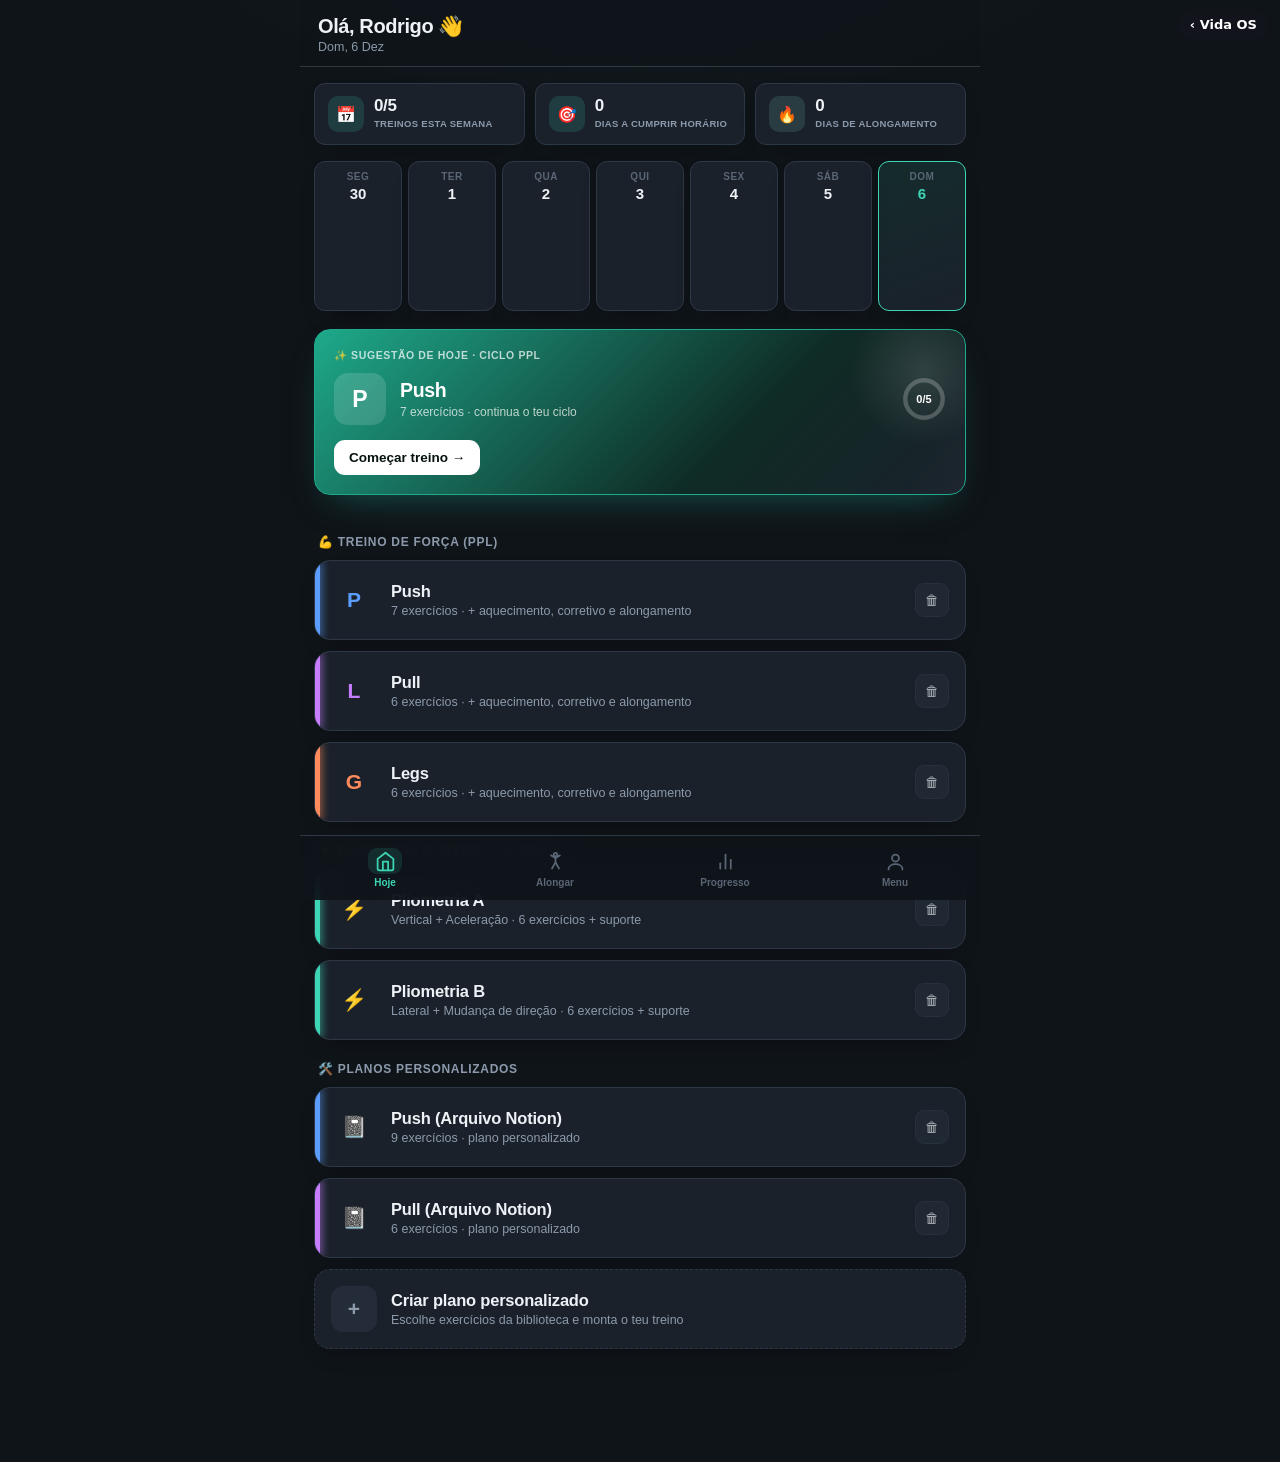
==== index.html @ b1c1f6d6 "Add manual health tracking; explain the Amazfit sync blocker New "Saúde" screen (Menu → Saúde): dail" ====
<!DOCTYPE html>
<html lang="pt">
<head>
<meta charset="UTF-8">
<meta name="viewport" content="width=device-width, initial-scale=1.0, maximum-scale=1.0, user-scalable=no, viewport-fit=cover">
<meta name="apple-mobile-web-app-capable" content="yes">
<meta name="apple-mobile-web-app-status-bar-style" content="black-translucent">
<meta name="apple-mobile-web-app-title" content="Treino">
<meta name="mobile-web-app-capable" content="yes">
<meta name="theme-color" content="#0f1419">
<link rel="manifest" href="manifest.json">
<link rel="apple-touch-icon" href="icon-192.png">
<link rel="icon" type="image/png" href="icon-192.png">
<title>Treino · Hub</title>
<style>
:root{
  --bg:#0f1419;
  --surface:#1a212b;
  --surface-2:#232c38;
  --line:#2d3845;
  --text:#eef2f6;
  --text-dim:#8c9aab;
  --text-faint:#5a6675;
  --accent:#3dd6b5;
  --accent-deep:#1ea98a;
  --accent-soft:rgba(61,214,181,.12);
  --warn:#f2b134;
  --push:#5b9dff;
  --pull:#c77dff;
  --legs:#ff8a5b;
  --plyo:#3dd6b5;
  --radius:16px;
  --radius-sm:11px;
  --font:-apple-system,BlinkMacSystemFont,"Segoe UI",Roboto,Helvetica,Arial,sans-serif;
  --stretch:#7dd3c0;
  --shadow-card:0 10px 26px -16px rgba(0,0,0,.6);
}
*{margin:0;padding:0;box-sizing:border-box;-webkit-tap-highlight-color:transparent}
html,body{background:radial-gradient(900px 480px at 50% -12%,rgba(61,214,181,.10),transparent 60%),var(--bg);color:var(--text);font-family:var(--font);overscroll-behavior:none}
body{padding-bottom:78px;max-width:680px;margin:0 auto;min-height:100vh}
button{font-family:inherit;cursor:pointer;border:none;background:none;color:inherit}
::-webkit-scrollbar{width:0;height:0}

/* ---------- Top bar ---------- */
.topbar{position:sticky;top:0;z-index:40;background:rgba(15,20,25,.86);backdrop-filter:blur(14px);border-bottom:1px solid var(--line);padding:14px 18px 12px}
.topbar h1{font-size:20px;font-weight:750;letter-spacing:-.4px}
.topbar .sub{font-size:12.5px;color:var(--text-dim);margin-top:2px;font-weight:500}

/* ---------- Views ---------- */
.view{display:none;padding:16px 14px 24px;animation:fade .28s ease}
.view.active{display:block}
@keyframes fade{from{opacity:0;transform:translateY(6px)}to{opacity:1;transform:none}}

/* ---------- Hero (sugestão de treino) ---------- */
.hero-card{background:linear-gradient(135deg,var(--accent-deep),#0f2b25 65%,var(--surface));border:1px solid var(--accent-deep);border-radius:var(--radius);padding:19px;margin-bottom:18px;box-shadow:0 16px 34px -18px rgba(30,169,138,.5);position:relative;overflow:hidden;width:100%;text-align:left}
.hero-card::after{content:'';position:absolute;right:-34px;top:-34px;width:150px;height:150px;border-radius:50%;background:radial-gradient(circle,rgba(255,255,255,.12),transparent 70%)}
@keyframes heroShimmer{0%{background-position:-260% 0}100%{background-position:260% 0}}
.hero-card::before{content:'';position:absolute;inset:0;background:linear-gradient(115deg,transparent 35%,rgba(255,255,255,.09) 50%,transparent 65%);background-size:280% 100%;animation:heroShimmer 4.5s linear infinite;pointer-events:none}
.hero-badge{font-size:10.5px;font-weight:750;text-transform:uppercase;letter-spacing:.6px;color:rgba(255,255,255,.72);margin-bottom:11px;position:relative;display:flex;align-items:center;gap:6px}
.hero-main{display:flex;align-items:center;gap:14px;margin-bottom:15px;position:relative}
.hero-ic{width:52px;height:52px;border-radius:14px;background:rgba(255,255,255,.14);display:grid;place-items:center;font-size:23px;font-weight:800;color:#fff;flex-shrink:0}
.hero-t{font-size:19.5px;font-weight:800;color:#fff;letter-spacing:-.3px}
.hero-s{font-size:12px;color:rgba(255,255,255,.72);margin-top:3px;font-weight:500}
.hero-cta{font-size:13.5px;font-weight:750;color:#06120e;background:#fff;display:inline-flex;align-items:center;gap:6px;padding:10px 15px;border-radius:11px;position:relative}
.hero-ring{margin-left:auto;position:relative;width:44px;height:44px;flex-shrink:0}
.hero-ring .rg-txt{position:absolute;inset:0;display:grid;place-items:center;font-size:11px;font-weight:800;color:#fff}

/* ---------- Quick stats (home) ---------- */
.quickstats{display:flex;gap:10px;margin-bottom:16px}
.qstat{flex:1;background:var(--surface);border:1px solid var(--line);border-radius:var(--radius-sm);padding:12px 13px;box-shadow:var(--shadow-card);display:flex;align-items:center;gap:10px}
.qstat .qicon{width:36px;height:36px;border-radius:10px;display:grid;place-items:center;font-size:16px;flex-shrink:0;transition:filter .3s}
.qstat.week .qicon{background:rgba(61,214,181,.15);color:var(--accent)}
.qstat.stretch .qicon{background:rgba(125,211,192,.15);color:var(--stretch)}
@keyframes flameGlow{0%,100%{filter:drop-shadow(0 0 0 rgba(242,177,52,.7))}50%{filter:drop-shadow(0 0 5px rgba(242,177,52,.9))}}
.qstat .qicon.hot{animation:flameGlow 1.8s ease-in-out infinite}
.qstat .qtext{flex:1;min-width:0}
.qstat .qv{font-size:17px;font-weight:800;letter-spacing:-.4px;line-height:1;font-variant-numeric:tabular-nums}
.qstat .ql{font-size:9.5px;color:var(--text-dim);margin-top:4px;font-weight:650;text-transform:uppercase;letter-spacing:.3px;line-height:1.3}

/* ---------- Week strip ---------- */
.weekstrip{display:flex;gap:6px;margin-bottom:18px}
.daycell{flex:1;background:var(--surface);border:1px solid var(--line);border-radius:var(--radius-sm);padding:9px 4px 8px;text-align:center;position:relative;box-shadow:var(--shadow-card)}
.daycell .dn{font-size:10px;color:var(--text-faint);font-weight:600;text-transform:uppercase;letter-spacing:.5px}
.daycell .dd{font-size:15px;font-weight:700;margin-top:3px}
.daycell.today{border-color:var(--accent);background:linear-gradient(160deg,var(--accent-soft),var(--surface))}
.daycell.today .dd{color:var(--accent)}
.daycell .dot{width:5px;height:5px;border-radius:50%;background:var(--accent);margin:4px auto 0}
.daycell .dot.empty{background:transparent}

/* ---------- Section heading ---------- */
.sec-label{font-size:12px;font-weight:700;color:var(--text-dim);text-transform:uppercase;letter-spacing:.7px;margin:22px 4px 11px;display:flex;align-items:center;gap:8px}
.sec-label:first-child{margin-top:4px}

/* ---------- Workout cards (day selector) ---------- */
.day-card{background:var(--surface);border:1px solid var(--line);border-radius:var(--radius);padding:16px;margin-bottom:11px;display:flex;align-items:center;gap:14px;position:relative;overflow:hidden;transition:transform .12s,border-color .15s;box-shadow:var(--shadow-card);cursor:pointer}
.day-card:active{transform:scale(.985)}
.day-card .bar{position:absolute;left:0;top:0;bottom:0;width:5px}
.day-card .icon{width:46px;height:46px;border-radius:12px;display:grid;place-items:center;flex-shrink:0;font-size:21px;font-weight:800}
.day-card .info{flex:1;min-width:0}
.day-card .info h3{font-size:16.5px;font-weight:700;letter-spacing:-.2px}
.day-card .info p{font-size:12.5px;color:var(--text-dim);margin-top:3px;font-weight:500}
.day-card .chev{color:var(--text-faint);font-size:20px}
.day-card .badge{position:absolute;top:11px;right:13px;font-size:10px;font-weight:700;padding:3px 8px;border-radius:20px;background:var(--accent-soft);color:var(--accent)}

/* ---------- Accordion ---------- */
.accordion{margin-bottom:11px;border:1px solid var(--line);border-radius:var(--radius);overflow:hidden;background:var(--surface);box-shadow:var(--shadow-card)}
.acc-head{width:100%;display:flex;align-items:center;gap:12px;padding:15px 16px;text-align:left}
.acc-head .tag{width:34px;height:34px;border-radius:9px;display:grid;place-items:center;font-size:16px;flex-shrink:0}
.acc-head .htxt{flex:1}
.acc-head .htxt .t{font-size:15.5px;font-weight:700;letter-spacing:-.2px}
.acc-head .htxt .s{font-size:11.5px;color:var(--text-dim);margin-top:2px;font-weight:500}
.acc-head .arrow{color:var(--text-faint);transition:transform .25s;font-size:13px}
.acc-head.open .arrow{transform:rotate(90deg)}
.acc-body{max-height:0;overflow:hidden;transition:max-height .32s ease}
.acc-inner{padding:2px 12px 12px}

/* ---------- Exercise row ---------- */
.ex{background:var(--surface-2);border:1px solid var(--line);border-radius:var(--radius-sm);margin-bottom:8px;overflow:hidden}
.ex-head{display:flex;align-items:center;gap:12px;padding:11px 12px}
.ex-thumb{width:44px;height:44px;border-radius:10px;background:#0c1117;flex-shrink:0;overflow:hidden;border:1px solid var(--line)}
.ex-thumb svg{width:100%;height:100%;display:block}
.ex-meta{flex:1;min-width:0}
.ex-meta .nm{font-size:14.5px;font-weight:650;letter-spacing:-.2px;line-height:1.25}
.ex-meta .rg{font-size:11.5px;color:var(--text-dim);margin-top:3px;font-weight:600}
.ex-meta .rg b{color:var(--accent);font-weight:700}
.ex-toggle{width:30px;height:30px;border-radius:8px;background:var(--surface);display:grid;place-items:center;color:var(--text-faint);flex-shrink:0;font-size:12px;transition:transform .2s,color .2s}
.ex-toggle.open{transform:rotate(45deg);color:var(--accent)}
.ex-done-dot{position:absolute;width:7px;height:7px;border-radius:50%;background:var(--accent);right:52px;top:50%;transform:translateY(-50%);opacity:0;transition:opacity .2s}
.ex-head{position:relative}
.ex.completed .ex-done-dot{opacity:1}
.ex.completed .ex-thumb{border-color:var(--accent)}

/* ---------- Exercise detail (expand) ---------- */
.ex-detail{max-height:0;overflow:hidden;transition:max-height .3s ease;background:var(--surface)}
.ex-detail-in{padding:4px 12px 13px}
.cue{font-size:12.5px;color:var(--text-dim);line-height:1.5;background:var(--bg);border-radius:9px;padding:10px 12px;margin-bottom:11px}
.cue b{color:var(--text);font-weight:650}
.vidlink{display:inline-flex;align-items:center;gap:6px;font-size:12px;color:var(--accent);font-weight:600;margin-bottom:11px}
.vidlink-in{display:flex;gap:7px;margin-bottom:12px}
.vidlink-in input{flex:1;background:var(--bg);border:1px solid var(--line);border-radius:8px;padding:8px 10px;color:var(--text);font-size:12px;font-family:inherit}
.vidlink-in button{background:var(--accent-soft);color:var(--accent);font-weight:700;font-size:12px;padding:0 13px;border-radius:8px}

/* last load + rest recommendation */
.last-load{display:flex;align-items:center;gap:9px;background:var(--bg);border-radius:9px;padding:9px 12px;margin-bottom:8px;flex-wrap:wrap}
.last-load .ll-tag{font-size:9.5px;font-weight:700;text-transform:uppercase;letter-spacing:.5px;color:var(--accent);background:var(--accent-soft);padding:3px 7px;border-radius:5px;flex-shrink:0}
.last-load.empty .ll-tag{color:var(--text-faint);background:var(--surface-2)}
.last-load .ll-data{font-size:13px;font-weight:650;color:var(--text);flex:1;font-variant-numeric:tabular-nums}
.last-load.empty .ll-data{color:var(--text-faint);font-weight:500}
.last-load .ll-date{font-size:11px;color:var(--text-faint);font-weight:600}
.rest-rec{font-size:12px;color:var(--text-dim);background:var(--bg);border-radius:9px;padding:8px 12px;margin-bottom:10px;font-weight:500}
.rest-rec b{color:var(--accent);font-weight:700}
.rest-rec .rest-why{color:var(--text-faint);font-size:11px}

/* sets table */
.sets-hd{display:grid;grid-template-columns:30px 1fr 1fr 42px;gap:8px;padding:0 4px 7px;font-size:10.5px;color:var(--text-faint);font-weight:700;text-transform:uppercase;letter-spacing:.4px}
.set-row{display:grid;grid-template-columns:30px 1fr 1fr 42px;gap:8px;align-items:center;margin-bottom:7px}
.set-row .snum{width:30px;height:34px;border-radius:8px;background:var(--surface-2);display:grid;place-items:center;font-size:13px;font-weight:700;color:var(--text-dim)}
.set-row input{width:100%;height:34px;background:var(--surface-2);border:1px solid var(--line);border-radius:8px;text-align:center;color:var(--text);font-size:14px;font-weight:600;font-family:inherit}
.set-row input:focus{outline:none;border-color:var(--accent);background:var(--bg)}
.set-row .chk{width:42px;height:34px;border-radius:8px;background:var(--surface-2);border:1px solid var(--line);display:grid;place-items:center;font-size:14px;color:var(--text-faint);transition:all .15s}
.set-row .chk.on{background:var(--accent);color:#06120e;border-color:var(--accent)}
.set-row.done input{border-color:var(--accent-deep)}
.addset{width:100%;padding:8px;border:1px dashed var(--line);border-radius:8px;color:var(--text-dim);font-size:12px;font-weight:600;margin-top:3px}
.addset:active{background:var(--surface-2)}

/* timed exercise (no weight) */
/* timed info — ver perto do fim do CSS */

/* ---------- Rest timer (floating) ---------- */
.rest-fab{position:fixed;left:50%;transform:translateX(-50%);bottom:90px;z-index:60;background:var(--surface-2);color:var(--text);border:1px solid var(--accent);border-radius:18px;padding:0;display:none;flex-direction:column;box-shadow:0 10px 34px rgba(0,0,0,.5);overflow:hidden;width:300px;max-width:calc(100vw - 28px);animation:pop .3s}
.rest-fab.show{display:flex}
@keyframes pop{from{transform:translateX(-50%) scale(.85);opacity:0}to{transform:translateX(-50%) scale(1);opacity:1}}
.rest-prog{height:4px;background:var(--accent);width:100%;transform-origin:left;transition:transform 1s linear}
.rest-main{display:flex;align-items:center;gap:8px;padding:11px 12px}
.rest-fab .rt-center{flex:1;text-align:center}
.rest-fab .rt-label{font-size:10px;color:var(--text-dim);font-weight:700;text-transform:uppercase;letter-spacing:.5px}
.rest-fab .rt{font-variant-numeric:tabular-nums;font-size:26px;font-weight:800;letter-spacing:-1px;line-height:1.1;color:var(--accent)}
.rest-fab .rt-ctrl{background:var(--surface);color:var(--text);border:1px solid var(--line);height:38px;min-width:46px;border-radius:10px;font-size:13px;font-weight:700}
.rest-fab .rt-ctrl:active{background:var(--bg)}
.rest-fab .rt-close{background:transparent;color:var(--text-faint);width:30px;height:38px;font-size:16px;font-weight:700}
.rest-fab.done-flash{border-color:var(--warn)}
.rest-fab.done-flash .rt{color:var(--warn)}

/* ---------- Finish bar ---------- */
.finish-bar{position:sticky;bottom:78px;z-index:30;padding:12px 4px 4px}
.finish-btn{width:100%;background:linear-gradient(135deg,var(--accent),var(--accent-deep));color:#06120e;font-weight:750;font-size:15.5px;padding:15px;border-radius:14px;box-shadow:0 6px 20px rgba(61,214,181,.3);display:flex;align-items:center;justify-content:center;gap:8px}
.finish-btn:active{transform:scale(.99)}
.finish-btn.ghost{background:var(--surface);color:var(--text);box-shadow:none;border:1px solid var(--line)}
.discard-btn{width:100%;background:transparent;color:var(--text-faint);font-size:12.5px;font-weight:600;padding:10px;margin-top:6px}
.discard-btn:active{color:#e8503a}

/* ---------- Resume banner ---------- */
.resume-banner{display:flex;align-items:center;justify-content:space-between;gap:12px;background:linear-gradient(135deg,var(--accent-soft),var(--surface));border:1.5px solid var(--accent);border-radius:var(--radius);padding:14px 16px;margin-bottom:18px;cursor:pointer;transition:transform .12s}
.resume-banner:active{transform:scale(.99)}
.resume-banner .rb-left{display:flex;align-items:center;gap:12px}
.resume-banner .rb-pulse{width:10px;height:10px;border-radius:50%;background:var(--accent);flex-shrink:0;animation:pulse 1.6s infinite}
@keyframes pulse{0%,100%{opacity:1;box-shadow:0 0 0 0 rgba(61,214,181,.5)}50%{opacity:.6;box-shadow:0 0 0 7px rgba(61,214,181,0)}}
.resume-banner .rb-title{font-size:14.5px;font-weight:700;color:var(--text)}
.resume-banner .rb-sub{font-size:12px;color:var(--text-dim);margin-top:2px;font-weight:500}
.resume-banner .rb-arrow{font-size:22px;color:var(--accent);font-weight:700}

/* ---------- Back link ---------- */
.backlink{display:inline-flex;align-items:center;gap:6px;color:var(--text-dim);font-size:13.5px;font-weight:600;margin-bottom:4px;padding:4px 0}

/* ---------- Progress ---------- */
.stat-grid{display:grid;grid-template-columns:1fr 1fr;gap:10px;margin-bottom:8px}
.stat{background:var(--surface);border:1px solid var(--line);border-radius:var(--radius);padding:15px 16px;box-shadow:var(--shadow-card)}
.stat .v{font-size:27px;font-weight:800;letter-spacing:-1px;line-height:1}
.stat .l{font-size:11.5px;color:var(--text-dim);margin-top:6px;font-weight:600}
.stat .v.accent{color:var(--accent)}

.hist-item{background:var(--surface);border:1px solid var(--line);border-radius:var(--radius-sm);padding:13px 15px;margin-bottom:9px;display:flex;align-items:center;gap:13px;box-shadow:var(--shadow-card)}
.hist-item .hdot{width:38px;height:38px;border-radius:10px;display:grid;place-items:center;font-size:17px;font-weight:800;flex-shrink:0}
.hist-item .hinfo{flex:1}
.hist-item .hinfo .ht{font-size:14.5px;font-weight:700}
.hist-item .hinfo .hs{font-size:12px;color:var(--text-dim);margin-top:2px;font-weight:500}
.hist-item .hvol{text-align:right;font-size:12px;color:var(--text-dim);font-weight:600}
.hist-item .hvol b{display:block;color:var(--accent);font-size:15px;font-weight:750}

.empty{text-align:center;padding:48px 20px;color:var(--text-faint)}
.empty .ei{font-size:40px;margin-bottom:12px;opacity:.5}
.empty p{font-size:13.5px;line-height:1.5}

/* progress chart */
.chart-card{background:var(--surface);border:1px solid var(--line);border-radius:var(--radius);padding:16px;margin-bottom:8px}
.chart-card h4{font-size:13px;font-weight:700;margin-bottom:2px}
.chart-card .csub{font-size:11.5px;color:var(--text-dim);margin-bottom:14px;font-weight:500}
.bars{display:flex;align-items:flex-end;gap:7px;height:120px}
.bars .bcol{flex:1;display:flex;flex-direction:column;align-items:center;gap:6px;height:100%;justify-content:flex-end}
.bars .bcol .bar-fill{width:100%;background:linear-gradient(to top,var(--accent-deep),var(--accent));border-radius:5px 5px 0 0;min-height:3px;transition:height .5s}
.bars .bcol .blab{font-size:9.5px;color:var(--text-faint);font-weight:600}

/* ---------- Recordes pessoais (PRs) ---------- */
.pr-item{background:var(--surface);border:1px solid var(--line);border-radius:var(--radius-sm);padding:12px 15px;margin-bottom:8px;display:flex;align-items:center;gap:12px;box-shadow:var(--shadow-card)}
.pr-ic{width:36px;height:36px;border-radius:10px;background:rgba(242,177,52,.14);color:var(--warn);display:grid;place-items:center;font-size:16px;flex-shrink:0}
.pr-info{flex:1;min-width:0}
.pr-nm{font-size:14px;font-weight:650;letter-spacing:-.1px}
.pr-d{font-size:11px;color:var(--text-faint);margin-top:2px;font-weight:600}
.pr-val{font-size:14px;font-weight:800;color:var(--warn);font-variant-numeric:tabular-nums;flex-shrink:0}

/* ---------- Muscle heatmap ---------- */
.heatmap-row{display:flex;gap:18px;justify-content:center;padding:6px 0 2px}
.heatmap-body{text-align:center}
.heatmap-body svg{width:96px;height:144px;border-radius:10px}
.hb-label{font-size:10.5px;color:var(--text-faint);font-weight:650;margin-top:6px;text-transform:uppercase;letter-spacing:.4px}
.heat-legend{display:flex;align-items:center;justify-content:center;gap:6px;margin-top:14px;font-size:10.5px;color:var(--text-faint);font-weight:600}
.hl-dot{width:9px;height:9px;border-radius:3px;display:inline-block;margin-left:4px}
.hl-dot.l0{background:#3a4654}
.hl-dot.l1{background:#2a6f60}
.hl-dot.l2{background:#1ea98a}
.hl-dot.l3{background:#3dd6b5}

/* ---------- Bottom nav ---------- */
.botnav{position:fixed;bottom:0;left:0;right:0;z-index:50;background:rgba(15,20,25,.92);backdrop-filter:blur(16px);border-top:1px solid var(--line);display:flex;max-width:680px;margin:0 auto;padding:8px 0 max(8px,env(safe-area-inset-bottom))}
.navbtn{flex:1;display:flex;flex-direction:column;align-items:center;gap:3px;padding:4px;color:var(--text-faint)}
.navbtn .nb-ic{width:34px;height:26px;display:grid;place-items:center;border-radius:9px;transition:background .2s}
.navbtn svg{width:21px;height:21px}
.navbtn span{font-size:10px;font-weight:600}
.navbtn.active{color:var(--accent)}
.navbtn.active .nb-ic{background:var(--accent-soft)}

/* toast */
.toast{position:fixed;bottom:96px;left:50%;transform:translateX(-50%) translateY(20px);background:var(--text);color:var(--bg);padding:11px 20px;border-radius:24px;font-size:13.5px;font-weight:650;z-index:90;opacity:0;transition:all .3s;pointer-events:none;white-space:nowrap}
.toast.show{opacity:1;transform:translateX(-50%) translateY(0)}

/* settings */
.set-card{background:var(--surface);border:1px solid var(--line);border-radius:var(--radius);overflow:hidden;margin-bottom:14px}
.set-item{display:flex;align-items:center;gap:13px;padding:15px 16px;border-bottom:1px solid var(--line);width:100%;text-align:left}
.set-item:last-child{border-bottom:none}
.set-item .si-ic{font-size:16px;width:34px;height:34px;border-radius:10px;background:var(--surface-2);display:grid;place-items:center;flex-shrink:0}
.set-item .si-tx{flex:1}
.set-item .si-tx .a{font-size:14.5px;font-weight:650}
.set-item .si-tx .b{font-size:11.5px;color:var(--text-dim);margin-top:2px}
.set-item .si-ar{color:var(--text-faint)}

.intro{font-size:12.5px;color:var(--text-dim);line-height:1.55;background:var(--surface);border:1px solid var(--line);border-radius:var(--radius-sm);padding:13px 15px;margin-bottom:14px}
.intro b{color:var(--accent)}

/* install steps */
.install-steps{max-height:0;overflow:hidden;transition:max-height .3s ease;font-size:12.5px;color:var(--text-dim);line-height:1.7;background:var(--bg);border-bottom:1px solid var(--line)}
.install-steps.open{max-height:240px;padding:13px 16px}
.install-steps b{color:var(--text);font-weight:650}

/* order hint */
.order-hint{font-size:11.5px;color:var(--text-dim);background:var(--surface);border:1px solid var(--line);border-radius:10px;padding:9px 13px;margin:8px 0 14px;font-weight:600;line-height:1.4}

/* delete button in history */
.hist-item{position:relative}
.hdel{width:34px;height:34px;border-radius:9px;background:var(--surface-2);border:1px solid var(--line);display:grid;place-items:center;font-size:14px;flex-shrink:0;margin-left:2px;opacity:.7;transition:all .15s}
.hdel:active{background:#3a1f1f;border-color:#6b2b2b;opacity:1}

/* demo video link */
.vidlink.demo{display:flex;align-items:center;gap:8px;background:var(--surface-2);border:1px solid var(--line);border-radius:9px;padding:9px 12px;margin-bottom:8px;font-size:13px;color:var(--text);font-weight:600;transition:border-color .15s}
.vidlink.demo:active{border-color:var(--accent)}
.vidlink.demo .play{width:24px;height:24px;border-radius:50%;background:var(--accent);color:#06120e;display:grid;place-items:center;font-size:11px;flex-shrink:0}

/* last load indicator */
.last-load{display:flex;align-items:center;gap:9px;background:var(--bg);border-radius:9px;padding:9px 12px;margin-bottom:8px;flex-wrap:wrap}
.last-load .ll-tag{font-size:9.5px;font-weight:700;text-transform:uppercase;letter-spacing:.5px;color:var(--accent);background:var(--accent-soft);padding:3px 7px;border-radius:5px;flex-shrink:0}
.last-load.empty .ll-tag{color:var(--text-faint);background:var(--surface-2)}
.last-load .ll-data{font-size:13px;font-weight:650;color:var(--text);flex:1;font-variant-numeric:tabular-nums}
.last-load.empty .ll-data{color:var(--text-faint);font-weight:500}
.last-load .ll-date{font-size:11px;color:var(--text-faint);font-weight:600}

/* rest button (principal — arranca o cronómetro) */
.rest-btn{width:100%;display:flex;align-items:center;gap:10px;background:var(--surface);border:1.5px solid var(--accent);border-radius:11px;padding:11px 14px;margin:10px 0 4px;cursor:pointer;transition:background .15s,transform .1s}
.rest-btn:active{background:var(--accent-soft);transform:scale(.98)}
.rest-btn .rb-icon{width:28px;height:28px;border-radius:50%;background:var(--accent);color:#06120e;display:grid;place-items:center;font-size:12px;font-weight:800;flex-shrink:0}
.rest-btn .rb-text{flex:1;font-size:13.5px;font-weight:650;color:var(--text);text-align:left}
.rest-btn .rb-text b{color:var(--accent)}
.rest-btn .rb-why{font-size:11px;color:var(--text-faint);font-weight:600;background:var(--surface-2);padding:3px 8px;border-radius:6px}

/* quick rest buttons (aquecimento/corretivo/alongamento) */
.quick-rest{display:flex;align-items:center;gap:7px;margin-top:10px;flex-wrap:wrap}
.quick-rest .qr-label{font-size:11.5px;color:var(--text-faint);font-weight:600;margin-right:2px}
.quick-rest button{background:var(--surface);border:1px solid var(--line);border-radius:8px;padding:7px 13px;font-size:12.5px;font-weight:700;color:var(--text-dim);cursor:pointer;transition:all .15s}
.quick-rest button:active,.quick-rest button:hover{background:var(--accent-soft);border-color:var(--accent);color:var(--accent)}

/* timed info */
.timed-info{display:flex;gap:8px;align-items:center;font-size:13px;color:var(--text-dim);font-weight:600;background:var(--bg);border-radius:9px;padding:10px 12px;margin-bottom:2px}

/* ---------- Alongamentos (daily stretch plan) ---------- */
.stretch-hero{background:linear-gradient(135deg,rgba(125,211,192,.14),var(--surface));border:1.5px solid var(--stretch);border-radius:var(--radius);padding:18px;margin-bottom:16px;box-shadow:var(--shadow-card)}
.stretch-hero .sh-top{display:flex;align-items:center;gap:12px;margin-bottom:12px}
.stretch-hero .sh-ic{width:44px;height:44px;border-radius:12px;background:rgba(125,211,192,.16);color:var(--stretch);display:grid;place-items:center;font-size:21px;flex-shrink:0}
.stretch-hero .sh-t{font-size:17px;font-weight:750;letter-spacing:-.3px}
.stretch-hero .sh-s{font-size:12.5px;color:var(--text-dim);margin-top:2px;font-weight:500}
.sh-progwrap{display:flex;align-items:center;gap:10px}
.sh-progbar{flex:1;height:7px;border-radius:20px;background:var(--surface-2);overflow:hidden}
.sh-progfill{height:100%;background:linear-gradient(90deg,var(--stretch),var(--accent));border-radius:20px;transition:width .35s ease}
.sh-progtxt{font-size:12px;font-weight:700;color:var(--stretch);flex-shrink:0;font-variant-numeric:tabular-nums}
.sh-alldone{font-size:12.5px;color:var(--stretch);font-weight:650;margin-top:10px;display:flex;align-items:center;gap:6px}

.stretch-item{background:var(--surface);border:1px solid var(--line);border-radius:var(--radius-sm);padding:13px 14px;margin-bottom:9px;display:flex;align-items:flex-start;gap:12px;transition:border-color .15s,background .15s;box-shadow:var(--shadow-card)}
.stretch-item.done{border-color:var(--stretch);background:rgba(125,211,192,.06)}
.stretch-item .st-chk{width:26px;height:26px;border-radius:50%;border:1.5px solid var(--line);background:var(--surface-2);display:grid;place-items:center;font-size:12px;color:transparent;flex-shrink:0;margin-top:1px;transition:all .15s}
.stretch-item.done .st-chk{background:var(--stretch);border-color:var(--stretch);color:#06120e}
.stretch-item .st-body{flex:1;min-width:0}
.stretch-item .st-nm{font-size:14.5px;font-weight:650;letter-spacing:-.2px;display:flex;align-items:center;gap:6px;flex-wrap:wrap}
.stretch-item .st-nm .star{color:var(--warn);font-size:12px}
.stretch-item .st-t{font-size:11.5px;color:var(--stretch);font-weight:700;margin-top:3px}
.stretch-item .st-cue{font-size:12px;color:var(--text-dim);line-height:1.5;margin-top:6px}
.stretch-item.done .st-nm{color:var(--text-dim)}

.weekpills{display:flex;gap:5px;margin-bottom:16px}
.wpill{flex:1;text-align:center;padding:7px 2px;border-radius:9px;font-size:10.5px;font-weight:700;color:var(--text-faint);background:var(--surface);border:1px solid var(--line)}
.wpill.today{color:var(--stretch);border-color:var(--stretch);background:rgba(125,211,192,.1)}

/* ---------- Biblioteca / trocar exercício / criar plano ---------- */
.swap-btn{width:100%;display:flex;align-items:center;justify-content:center;gap:8px;background:var(--surface);border:1.5px solid var(--line);color:var(--text-dim);border-radius:11px;padding:10px 14px;margin:0 0 10px;font-size:13px;font-weight:650}
.swap-btn:active{transform:scale(.99)}
.lib-search{width:100%;padding:11px 14px;border-radius:11px;background:var(--surface);border:1px solid var(--line);color:var(--text);font-size:14px;margin-bottom:12px}
.lib-search::placeholder{color:var(--text-faint)}
.ovl{position:fixed;inset:0;background:rgba(0,0,0,.55);z-index:200;display:flex;align-items:flex-end;justify-content:center}
.ovl-panel{background:var(--bg);width:100%;max-width:680px;max-height:88vh;border-radius:20px 20px 0 0;overflow:hidden;display:flex;flex-direction:column;animation:slideup .2s ease}
@keyframes slideup{from{transform:translateY(30px);opacity:0}to{transform:none;opacity:1}}
.ovl-head{display:flex;align-items:center;justify-content:space-between;padding:16px 18px;border-bottom:1px solid var(--line);flex-shrink:0}
.ovl-title{font-size:15.5px;font-weight:750;letter-spacing:-.2px}
.ovl-close{font-size:18px;color:var(--text-dim);padding:4px 8px}
.ovl-body{overflow-y:auto;padding:14px 18px 28px}
.ovl-tabs{display:flex;gap:6px;margin-bottom:4px}
.ovl-tab{padding:7px 13px;border-radius:20px;font-size:12px;font-weight:650;background:var(--surface);border:1px solid var(--line);color:var(--text-dim)}
.ovl-tab.active{background:var(--accent-soft);color:var(--accent);border-color:var(--accent)}
.lib-item{display:flex;align-items:center;gap:12px;padding:11px 2px;border-bottom:1px solid var(--line);cursor:pointer}
.lib-item:last-child{border-bottom:none}
.li-thumb{width:38px;height:54px;border-radius:8px;overflow:hidden;flex-shrink:0;background:#0c1117}
.li-thumb svg{width:100%;height:100%;display:block}
.lib-info{flex:1;min-width:0}
.lib-nm{font-size:13.5px;font-weight:650}
.lib-tag{font-size:10.5px;color:var(--text-faint);margin-top:2px;font-weight:650;text-transform:uppercase;letter-spacing:.3px}
.lib-cue{font-size:11.5px;color:var(--text-dim);margin-top:4px;line-height:1.4}
.lib-add{width:28px;height:28px;border-radius:50%;background:var(--surface-2);color:var(--accent);display:grid;place-items:center;font-size:14px;flex-shrink:0}
.pb-chip{display:inline-flex;align-items:center;gap:7px;background:var(--accent-soft);color:var(--accent);border-radius:20px;padding:7px 8px 7px 13px;font-size:12.5px;font-weight:650;margin:0 6px 8px 0}
.pb-chip button{font-size:14px;line-height:1;color:var(--accent)}
</style>
</head>
<body>

<div class="topbar">
  <h1 id="barTitle">Olá, Rodrigo 👋</h1>
  <div class="sub" id="barSub">Pronto para treinar?</div>
</div>

<!-- ============ HOME / TODAY ============ -->
<div class="view active" id="view-home"></div>

<!-- ============ SESSION ============ -->
<div class="view" id="view-session"></div>

<!-- ============ ALONGAMENTOS ============ -->
<div class="view" id="view-stretch"></div>

<!-- ============ PROGRESS ============ -->
<div class="view" id="view-progress"></div>

<!-- ============ BIBLIOTECA ============ -->
<div class="view" id="view-library"></div>

<!-- ============ CRIAR PLANO ============ -->
<div class="view" id="view-builder"></div>

<!-- ============ HORÁRIO SEMANAL ============ -->
<div class="view" id="view-schedule"></div>

<!-- ============ SAÚDE ============ -->
<div class="view" id="view-health"></div>

<!-- ============ MENU ============ -->
<div class="view" id="view-menu"></div>

<!-- Rest timer -->
<div class="rest-fab" id="restFab">
  <div class="rest-prog" id="restProg"></div>
  <div class="rest-main">
    <button class="rt-ctrl" onclick="addRest(-15)" aria-label="Menos 15s">−15</button>
    <div class="rt-center">
      <div class="rt-label" id="restLabel">Descanso</div>
      <div class="rt" id="restTime">2:00</div>
    </div>
    <button class="rt-ctrl" onclick="addRest(15)" aria-label="Mais 15s">+15</button>
    <button class="rt-close" onclick="stopRest()" aria-label="Fechar">✕</button>
  </div>
</div>

<div class="toast" id="toast"></div>

<!-- Bottom nav -->
<nav class="botnav">
  <button class="navbtn active" data-view="home" onclick="nav('home')">
    <div class="nb-ic"><svg viewBox="0 0 24 24" fill="none" stroke="currentColor" stroke-width="2" stroke-linecap="round" stroke-linejoin="round"><path d="M3 9l9-7 9 7v11a2 2 0 0 1-2 2H5a2 2 0 0 1-2-2z"/><polyline points="9 22 9 12 15 12 15 22"/></svg></div>
    <span>Hoje</span>
  </button>
  <button class="navbtn" data-view="stretch" onclick="nav('stretch')">
    <div class="nb-ic"><svg viewBox="0 0 24 24" fill="none" stroke="currentColor" stroke-width="2" stroke-linecap="round" stroke-linejoin="round"><circle cx="12" cy="4" r="2"/><path d="M12 6v7"/><path d="M12 8l-5-3"/><path d="M12 8l5-3"/><path d="M12 13l-4 7"/><path d="M12 13l4 7"/></svg></div>
    <span>Alongar</span>
  </button>
  <button class="navbtn" data-view="progress" onclick="nav('progress')">
    <div class="nb-ic"><svg viewBox="0 0 24 24" fill="none" stroke="currentColor" stroke-width="2" stroke-linecap="round" stroke-linejoin="round"><line x1="18" y1="20" x2="18" y2="10"/><line x1="12" y1="20" x2="12" y2="4"/><line x1="6" y1="20" x2="6" y2="14"/></svg></div>
    <span>Progresso</span>
  </button>
  <button class="navbtn" data-view="menu" onclick="nav('menu')">
    <div class="nb-ic"><svg viewBox="0 0 24 24" fill="none" stroke="currentColor" stroke-width="2" stroke-linecap="round" stroke-linejoin="round"><circle cx="12" cy="8" r="4"/><path d="M4 21c0-4 4-6 8-6s8 2 8 6"/></svg></div>
    <span>Menu</span>
  </button>
</nav>

<script>
/* ============================================================
   TREINO HUB — workout tracker
   Dados: planos de força (Caliber) + corretivo + alongamento + pliometria
   ============================================================ */

/* ---------- Ilustrações de músculos (SVG body, grupo destacado) ---------- */
// heatMap (opcional): { grupo: contagem } — pinta por intensidade em vez de vermelho binário
function heatColor(n){
  if(!n) return '#3a4654';
  if(n===1) return '#2a6f60';
  if(n===2) return '#1ea98a';
  return '#3dd6b5';
}
function bodySVG(highlight, heatMap){
  highlight = highlight || [];
  // highlight: array de grupos a pintar a vermelho (ou heatMap: contagem por grupo)
  const h = (g)=> heatMap ? heatColor(heatMap[g]) : (highlight.includes(g) ? '#e8503a' : '#3a4654');
  return `<svg viewBox="0 0 60 90" xmlns="http://www.w3.org/2000/svg">
  <rect width="60" height="90" fill="#0c1117"/>
  <!-- cabeça -->
  <circle cx="30" cy="11" r="6" fill="#2b3542"/>
  <!-- pescoço -->
  <rect x="27" y="16" width="6" height="4" fill="#2b3542"/>
  <!-- ombros -->
  <ellipse cx="19" cy="24" rx="6" ry="5" fill="${h('shoulders')}"/>
  <ellipse cx="41" cy="24" rx="6" ry="5" fill="${h('shoulders')}"/>
  <!-- peito -->
  <path d="M22 22 h16 v9 q-8 4 -16 0 z" fill="${h('chest')}"/>
  <!-- abdominais -->
  <rect x="24" y="32" width="12" height="13" rx="2" fill="${h('abs')}"/>
  <!-- biceps -->
  <ellipse cx="15" cy="34" rx="4" ry="7" fill="${h('biceps')}"/>
  <ellipse cx="45" cy="34" rx="4" ry="7" fill="${h('biceps')}"/>
  <!-- triceps (parte de trás, mostrado lateral) -->
  <ellipse cx="13" cy="35" rx="2.5" ry="6" fill="${h('triceps')}"/>
  <ellipse cx="47" cy="35" rx="2.5" ry="6" fill="${h('triceps')}"/>
  <!-- antebraços -->
  <rect x="12" y="42" width="5" height="11" rx="2.5" fill="${h('forearms')}"/>
  <rect x="43" y="42" width="5" height="11" rx="2.5" fill="${h('forearms')}"/>
  <!-- quadriceps -->
  <path d="M24 46 h5 v18 q-2.5 2 -5 0 z" fill="${h('quads')}"/>
  <path d="M31 46 h5 v18 q-2.5 2 -5 0 z" fill="${h('quads')}"/>
  <!-- gemeos -->
  <rect x="24.5" y="66" width="4.5" height="14" rx="2" fill="${h('calves')}"/>
  <rect x="31" y="66" width="4.5" height="14" rx="2" fill="${h('calves')}"/>
  <!-- pés -->
  <rect x="24" y="81" width="5" height="4" rx="1.5" fill="${h('feet')}"/>
  <rect x="31" y="81" width="5" height="4" rx="1.5" fill="${h('feet')}"/>
  </svg>`;
}
function bodyBackSVG(highlight, heatMap){
  highlight = highlight || [];
  const h = (g)=> heatMap ? heatColor(heatMap[g]) : (highlight.includes(g) ? '#e8503a' : '#3a4654');
  return `<svg viewBox="0 0 60 90" xmlns="http://www.w3.org/2000/svg">
  <rect width="60" height="90" fill="#0c1117"/>
  <circle cx="30" cy="11" r="6" fill="#2b3542"/>
  <rect x="27" y="16" width="6" height="4" fill="#2b3542"/>
  <!-- trapézio -->
  <path d="M24 19 h12 l-2 7 h-8 z" fill="${h('traps')}"/>
  <!-- ombros post -->
  <ellipse cx="19" cy="24" rx="5.5" ry="5" fill="${h('rear_delts')}"/>
  <ellipse cx="41" cy="24" rx="5.5" ry="5" fill="${h('rear_delts')}"/>
  <!-- lats / costas -->
  <path d="M22 26 h16 l-2 16 q-6 4 -12 0 z" fill="${h('back')}"/>
  <!-- lombar -->
  <rect x="25" y="40" width="10" height="7" rx="2" fill="${h('lower_back')}"/>
  <!-- triceps -->
  <ellipse cx="14" cy="35" rx="4" ry="7" fill="${h('triceps')}"/>
  <ellipse cx="46" cy="35" rx="4" ry="7" fill="${h('triceps')}"/>
  <!-- antebraços -->
  <rect x="12" y="43" width="5" height="11" rx="2.5" fill="${h('forearms')}"/>
  <rect x="43" y="43" width="5" height="11" rx="2.5" fill="${h('forearms')}"/>
  <!-- glúteos -->
  <ellipse cx="26" cy="50" rx="5" ry="5" fill="${h('glutes')}"/>
  <ellipse cx="34" cy="50" rx="5" ry="5" fill="${h('glutes')}"/>
  <!-- isquiotibiais -->
  <rect x="24" y="55" width="5" height="13" rx="2" fill="${h('hamstrings')}"/>
  <rect x="31" y="55" width="5" height="13" rx="2" fill="${h('hamstrings')}"/>
  <!-- gémeos -->
  <rect x="24.5" y="69" width="4.5" height="13" rx="2" fill="${h('calves')}"/>
  <rect x="31" y="69" width="4.5" height="13" rx="2" fill="${h('calves')}"/>
  </svg>`;
}

/* ============================================================
   DEFINIÇÃO DOS EXERCÍCIOS
   tipo: 'weight' (regista peso+reps) ou 'timed' (tempo/reps fixos)
   ============================================================ */

// PLANOS DE FORÇA (dos teus prints Caliber)
const STRENGTH = {
  push:{ name:'Push', color:'var(--push)', icon:'P', exercises:[
    {id:'p1', rest:150, n:'Barbell Bench Press', m:['chest'], front:1, range:'3 × 6-12', sets:3, cue:'Escápulas retraídas e fixas no banco. Desce a barra ao peito, cotovelos a ~45°. Pés firmes no chão.'},
    {id:'p2', rest:75, n:'Cable Seated Fly', m:['chest'], front:1, range:'3 × 6-12', sets:3, cue:'Ligeira flexão dos cotovelos fixa. Junta as mãos à frente apertando o peito. Controla o regresso.'},
    {id:'p3', rest:150, n:'Barbell Seated Shoulder Press', m:['shoulders'], front:1, range:'3 × 6-12', sets:3, cue:'Core apertado, não arquees a lombar. Barra sobe sobre a cabeça sem trancar bruscamente.'},
    {id:'p4', rest:75, n:'Cable Single Arm Lateral Raise', m:['shoulders'], front:1, range:'3 × 6-12', sets:3, cue:'Sobe o braço até à linha do ombro, mindinho ligeiramente acima. Sem balançar o tronco.'},
    {id:'p5', rest:75, n:'Cable Tricep Pushdown', m:['triceps'], front:1, range:'3 × 6-12', sets:3, cue:'Cotovelos colados ao tronco. Estende totalmente em baixo, controla a subida.'},
    {id:'p6', rest:120, n:'Push-Up', m:['chest'], front:1, range:'3 × 6-12', sets:3, cue:'Corpo em linha reta, core ativo. Desce o peito até perto do chão, cotovelos a ~45°.'},
    {id:'p7', rest:75, n:'Cable Tricep Extension', m:['triceps'], front:1, range:'3 × 6-12', sets:3, cue:'Cotovelos altos e fixos. Estende sobre a cabeça sentindo o tríceps alongar e contrair.'},
  ]},
  pull:{ name:'Pull', color:'var(--pull)', icon:'L', exercises:[
    {id:'l1', rest:150, n:'Pull-Up', m:['back'], front:0, range:'3 × 8-12', sets:3, cue:'Pega à largura dos ombros. Puxa o peito à barra, omoplatas para baixo e para dentro. Desce controlado.'},
    {id:'l2', rest:120, n:'Cable Lat Pulldown', m:['back'], front:0, range:'3 × 8-10', sets:3, cue:'Peito alto, puxa a barra ao peito superior. Lidera o movimento com os cotovelos, não as mãos.'},
    {id:'l3', rest:120, n:'Cable Seated Row', m:['back','traps'], front:0, range:'3 × 8-10', sets:3, cue:'Tronco direito, puxa ao abdómen apertando as omoplatas. Não uses impulso lombar.'},
    {id:'l4', rest:90, n:'Cable Single Arm Seated High Row', m:['back','rear_delts'], front:0, range:'3 × 6-12', sets:3, cue:'Puxa em ângulo alto, cotovelo afastado. Foco no controlo escapular de cada lado.'},
    {id:'l5', rest:75, n:'Cable Curl', m:['biceps'], front:1, range:'3 × 8-10', sets:3, cue:'Cotovelos fixos ao lado do corpo. Curl completo sem balançar, contrai no topo.'},
    {id:'l6', rest:75, n:'Dumbbell Hammer Curl', m:['biceps','forearms'], front:1, range:'3 × 8-12', sets:3, cue:'Pega neutra (martelo). Sobe sem rodar o pulso, controla a descida.'},
  ]},
  legs:{ name:'Legs', color:'var(--legs)', icon:'G', exercises:[
    {id:'g1', rest:180, n:'Barbell Squat', m:['quads','glutes'], front:1, range:'3 × 6-12', sets:3, cue:'Pés à largura dos ombros. Desce com o peito alto, joelhos a seguir os dedos. Empurra pelo meio do pé.'},
    {id:'g2', rest:150, n:'Barbell Bulgarian Split Squat', m:['quads','glutes'], front:1, range:'3 × 8-10', sets:3, cue:'Pé de trás elevado. Desce vertical, joelho da frente estável (não cair para dentro). Forte para futebol.'},
    {id:'g3', rest:150, n:'Barbell Romanian Deadlift', m:['hamstrings','glutes'], front:0, range:'3 × 8-10', sets:3, cue:'Anca para trás, costas neutras. Desce a barra junto às pernas até sentir os isquios. Não arredondes.'},
    {id:'g4', rest:150, n:'Barbell Hip Thrust', m:['glutes'], front:0, range:'3 × 8-10', sets:3, cue:'Costas no banco, queixo recolhido. Empurra a anca ao máximo apertando os glúteos no topo.'},
    {id:'g5', rest:120, n:'Dumbbell Lunge', m:['quads','glutes'], front:1, range:'3 × 8-10', sets:3, cue:'Passo controlado, joelho de trás quase ao chão. Tronco direito, joelho da frente alinhado com o pé.'},
    {id:'g6', rest:75, n:'Dumbbell Standing Calf Raise', m:['calves'], front:0, range:'3 × 8-10', sets:3, cue:'Sobe ao máximo na ponta dos pés, pausa em cima, desce com controlo para alongar o gémeo.'},
  ]},
};

// AQUECIMENTO + CORRETIVO + ALONGAMENTO por dia
const SUPPORT = {
  push:{
    warmup:[
      {n:'Arm circles + cross-body swings', t:'30 seg cada', cue:'Círculos de braço progressivamente maiores, depois balanços cruzados à frente do peito.'},
      {n:'T-spine open books', t:'8 por lado', cue:'Deitado de lado, joelhos dobrados, abre o braço de cima para o lado oposto seguindo com o olhar.'},
      {n:'Mobilização torácica (foam roller)', t:'2 × 8', cue:'Foam roller na coluna dorsal, mãos atrás da cabeça, extensão sobre o rolo.'},
      {n:'Banded Pull-Apart', t:'2 × 15', cue:'Banda à frente, braços estendidos, abre puxando as omoplatas para dentro.'},
      {n:'Scapular Push-Ups', t:'2 × 12', cue:'Em prancha, braços fixos. Afasta e aproxima as omoplatas sem dobrar cotovelos.'},
    ],
    corrective:[
      {n:'Full Can', t:'3 × 10/lado', cue:'Braço estendido sobe em diagonal a 45°, polegar ao tecto, omoplata para dentro. Segura 3-5 seg. Começa sem peso.'},
      {n:'Side-Lying External Rotation', t:'3 × 12/lado', cue:'Deitado de lado, toalha entre braço e tronco, cotovelo a 90°. Roda o antebraço para cima sem mover a omoplata.'},
      {n:'Plank (anti-extensão)', t:'3 × 30-45 seg', cue:'Glúteos e core contraídos, pélvis neutra. Não deixes a lombar arquear.'},
    ],
    stretch:[
      {n:'Alongamento de peitoral (porta)', t:'30 seg/lado', cue:'Antebraço no batente da porta, roda o tronco para fora.'},
      {n:'Couch stretch (flexor da anca)', t:'30-45 seg/lado', cue:'⭐ Prioridade p/ APT. Joelho no chão, pé de trás na parede, contrai glúteo e empurra a anca à frente.'},
    ],
  },
  pull:{
    warmup:[
      {n:'Arm swings (horiz + vert)', t:'30 seg cada', cue:'Balanços amplos de braço para acordar ombros e costas.'},
      {n:'Standing thoracic rotations', t:'10 por lado', cue:'Pés à largura dos ombros, roda o tronco de lado a lado com braços soltos.'},
      {n:'Cat-Camel', t:'2 × 10', cue:'Quadrupedia, alterna arco e cifose máximos de forma fluida.'},
      {n:'Banded External Rotation', t:'2 × 15/lado', cue:'Cotovelo colado ao tronco a 90°, roda o antebraço para fora contra a banda.'},
      {n:'Scapular Wall Slides', t:'2 × 10', cue:'Costas na parede, braços em "W", desliza para "Y" mantendo contacto.'},
    ],
    corrective:[
      {n:'Hanging Scapular Retractions', t:'3 × 8-10', cue:'Pendurado na barra, puxa as omoplatas para baixo e para dentro sem dobrar cotovelos.'},
      {n:'Pallof Press (anti-rotação)', t:'3 × 10/lado', cue:'Banda lateral à altura do peito, empurra os braços à frente resistindo à rotação. Essencial p/ futebol.'},
      {n:'Bird-Dog', t:'3 × 8/lado', cue:'Quadrupedia, estende braço e perna oposta mantendo pélvis estável. Não rodes a lombar.'},
    ],
    stretch:[
      {n:'Figure-4 (glúteo/piriforme)', t:'30 seg/lado', cue:'Deitado, tornozelo sobre o joelho oposto, puxa a coxa de trás ao peito.'},
      {n:'Alongamento de dorsais', t:'30 seg/lado', cue:'Agarra um apoio fixo, deixa cair a anca para trás alongando as costas laterais.'},
    ],
  },
  legs:{
    warmup:[
      {n:'Leg swings (frente-trás + lateral)', t:'10 cada/perna', cue:'Segura num apoio, balança a perna em todas as direções. Abre as ancas.'},
      {n:'Walking lunges c/ rotação', t:'8 por lado', cue:'Avança em lunge e roda o tronco para o lado da perna da frente.'},
      {n:'World\'s greatest stretch', t:'5 por lado', cue:'Lunge profundo, cotovelo ao chão por dentro do pé, depois roda o braço ao tecto.'},
      {n:'Banded Ankle Mobilization', t:'2 × 10/pé', cue:'Banda ao nível do tálus (baixo). Joelho à frente sobre o pé enquanto a banda puxa o tálus para trás.'},
      {n:'90/90 Hip Switch', t:'2 × 8/lado', cue:'Sentado em 90/90, roda ambos os joelhos de lado a lado com tronco direito.'},
      {n:'Clamshell c/ banda', t:'2 × 15/lado', cue:'Deitado de lado, joelhos a 90°, banda acima dos joelhos. Abre o joelho de cima sem rodar a pélvis.'},
    ],
    corrective:[
      {n:'Short Foot / Foot Arch', t:'3 × 10 seg/pé', cue:'"Encurta" o pé puxando a base dos dedos ao calcanhar sem dobrar os dedos. Cria a cúpula do arco.'},
      {n:'Single-Leg Balance', t:'3 × 30 seg/pé', cue:'Equilíbrio num pé, progride p/ olhos fechados. Forte evidência p/ prevenir entorses no futebol.'},
      {n:'Glute Bridge c/ banda', t:'3 × 12', cue:'Banda acima dos joelhos. Sobe a anca apertando glúteos, joelhos a empurrar para fora.'},
      {n:'Side-Lying Hip Internal Rotation', t:'3 × 12/lado', cue:'Deitado de lado, joelhos juntos. Roda o pé de cima para cima ativando rotadores internos.'},
      {n:'Copenhagen Plank (joelhos)', t:'3 × 15-20 seg/lado', cue:'Apoio lateral, perna de cima sobre banco. Começa na versão de joelhos. Protege a virilha.'},
    ],
    stretch:[
      {n:'Couch stretch (flexor anca)', t:'30-45 seg/lado', cue:'⭐ Prioridade p/ APT. Joelho no chão, pé de trás na parede, contrai glúteo e empurra a anca à frente.'},
      {n:'Isquiotibiais (deitado c/ banda)', t:'30 seg/lado', cue:'Deitado, perna ao ar, banda no pé, puxa suave até sentir tensão atrás da coxa.'},
      {n:'Quadríceps', t:'30 seg/lado', cue:'Segura o pé atrás, joelhos juntos, anca em ligeira posteriorização.'},
      {n:'Gémeos + sóleo (parede)', t:'30 seg cada/perna', cue:'Mãos na parede, perna atrás esticada (gémeo) e depois joelho dobrado (sóleo).'},
    ],
  },
};

// PLANO DE PLIOMETRIA (2x/semana, separado do PPL)
const PLYO = {
  a:{ name:'Pliometria A', sub:'Vertical + Aceleração', color:'var(--plyo)', icon:'⚡',
    exercises:[
      {n:'Pogo Jumps', t:'3 × 12', cue:'Saltos no sítio, tornozelos rígidos, contacto mínimo com o chão. Aquece o reflexo de salto.'},
      {n:'Squat Jumps', t:'4 × 6', cue:'Agacha e salta explosivo ao máximo. Aterra suave, absorve, repete. Descanso completo entre séries.'},
      {n:'Box Jumps', t:'4 × 5', cue:'Salto explosivo para caixa/superfície estável. Aterra suave com joelhos alinhados (não para dentro).'},
      {n:'Broad Jump', t:'4 × 4', cue:'Salto horizontal máximo, braços a impulsionar. Aterra controlado. Potência horizontal = sprint.'},
      {n:'Single-Leg Bounds', t:'3 × 6/perna', cue:'Saltos amplos de uma perna para a outra, como passadas exageradas. Controla a aterragem.'},
      {n:'Sprint 20m', t:'5 × 20m', cue:'Aceleração máxima, recuperação completa a andar de volta. Qualidade > quantidade.'},
    ]},
  b:{ name:'Pliometria B', sub:'Lateral + Mudança de direção', color:'var(--plyo)', icon:'⚡',
    exercises:[
      {n:'Pogo Jumps', t:'3 × 12', cue:'Saltos no sítio, tornozelos rígidos, contacto mínimo. Aquecimento reativo.'},
      {n:'Lateral Bounds (skater)', t:'4 × 6/lado', cue:'Salta lateralmente de pé a pé, aterra e estabiliza 1 seg. Controlo do joelho. Crucial p/ cortes.'},
      {n:'Lateral Hurdle Hops', t:'4 × 8', cue:'Saltos laterais sobre obstáculo baixo, contacto rápido. Pés juntos, ritmo.'},
      {n:'Depth Drop + Stick', t:'3 × 5', cue:'Desce de uma caixa baixa, aterra e congela imediatamente absorvendo. Ensina a travar.'},
      {n:'5-10-5 Pro Agility', t:'5 reps', cue:'Sprint 5m lado, 10m lado oposto, 5m de volta. Trabalha aceleração-travagem-reaceleração.'},
      {n:'Reactive Cuts (cone)', t:'6 × cada lado', cue:'Acelera a um cone, planta o pé e muda direção explosivo. Simula o jogo.'},
    ]},
};

// PLANO DIÁRIO DE ALONGAMENTOS — rotação semanal, foco muda por dia
// couch stretch aparece quase todos os dias (prioridade p/ APT)
const STRETCH_POOL = {
  chest:     {n:'Alongamento de peitoral (porta)', t:'30 seg/lado', cue:'Antebraço no batente da porta, roda o tronco para fora até sentir o peitoral esticar.'},
  couch:     {n:'Couch stretch (flexor da anca)', t:'30-45 seg/lado', star:1, cue:'Prioridade p/ APT. Joelho no chão, pé de trás na parede, contrai o glúteo e empurra a anca à frente.'},
  shoulder:  {n:'Alongamento cruzado de ombro', t:'20 seg/lado', cue:'Braço esticado à frente do peito, a outra mão empurra-o suavemente contra o tronco.'},
  tricep:    {n:'Tríceps sobre a cabeça', t:'20 seg/lado', cue:'Cotovelo apontado ao teto atrás da cabeça, puxa suavemente com a outra mão.'},
  lats:      {n:'Alongamento de dorsais', t:'30 seg/lado', cue:'Agarra um apoio fixo, deixa cair a anca para trás alongando as costas laterais.'},
  figure4:   {n:'Figure-4 (glúteo/piriforme)', t:'30 seg/lado', cue:'Deitado, tornozelo sobre o joelho oposto, puxa a coxa de trás ao peito.'},
  neck:      {n:'Alongamento de trapézio/pescoço', t:'20 seg/lado', cue:'Inclina a cabeça para o lado com a mão a puxar suavemente. Ombro oposto relaxado.'},
  thoracic:  {n:'Rotação torácica (livro aberto)', t:'8 por lado', cue:'Deitado de lado, joelhos dobrados, abre o braço de cima seguindo com o olhar.'},
  hams:      {n:'Isquiotibiais (deitado c/ banda)', t:'30 seg/lado', cue:'Deitado, perna ao ar, banda no pé, puxa suave até sentir tensão atrás da coxa.'},
  quad:      {n:'Quadríceps', t:'30 seg/lado', cue:'Segura o pé atrás, joelhos juntos, anca em ligeira posteriorização.'},
  calf:      {n:'Gémeos + sóleo (parede)', t:'30 seg cada/perna', cue:'Mãos na parede, perna atrás esticada (gémeo) e depois joelho dobrado (sóleo).'},
  groin:     {n:'Borboleta (adutores)', t:'30 seg', cue:'Sentado, plantas dos pés juntas, joelhos caem para os lados, inclina o tronco levemente à frente.'},
};
const STRETCH_PLAN = {
  1:{ title:'Peito & Ombros', icon:'🫁', color:'var(--push)', items:['chest','shoulder','tricep','thoracic','couch'] },
  2:{ title:'Costas & Core',  icon:'🔙', color:'var(--pull)', items:['lats','figure4','neck','thoracic','couch'] },
  3:{ title:'Pernas · foco APT', icon:'🦵', color:'var(--legs)', items:['couch','hams','quad','calf','groin'] },
  4:{ title:'Peito & Ombros', icon:'🫁', color:'var(--push)', items:['chest','tricep','shoulder','couch'] },
  5:{ title:'Pernas · foco APT', icon:'🦵', color:'var(--legs)', items:['couch','hams','quad','calf','figure4'] },
  6:{ title:'Mobilidade geral', icon:'🌀', color:'var(--stretch)', items:['thoracic','neck','lats','groin','couch'] },
  0:{ title:'Recuperação leve', icon:'🌿', color:'var(--stretch)', items:['couch','hams','calf','neck'] },
};

// meta semanal: 3× força (PPL) + 2× pliometria, conforme o plano sugerido no Menu
const WEEKLY_GOAL = 5;

/* ============================================================
   BIBLIOTECA DE EXERCÍCIOS — junta ginásio (PPL), pliometria e
   corretivo num catálogo único, usado para trocar exercícios e
   para montar planos personalizados.
   ============================================================ */
function slug(s){ return s.toLowerCase().normalize('NFD').replace(/\p{Diacritic}/gu,'').replace(/[^a-z0-9]+/g,'_').replace(/^_+|_+$/g,''); }

/* ============================================================
   ARQUIVO DE EXERCÍCIOS (Notion — página "Ginásio", dentro de Físico)
   Catálogo pessoal de exercícios por grupo muscular, cada um com uma
   nota de qualidade (S > A > B > C). Regras do Notion:
   - 9 séries por grupo muscular por semana, para maximizar hipertrofia
   - Mínimo 2 treinos por semana
   - Tríceps: um exercício com os braços acima da cabeça + outro com o
     cotovelo atrás do tronco
   ============================================================ */
const NOTION_RULES = 'Regras do arquivo (Notion): 9 séries por grupo muscular por semana · mínimo 2 treinos por semana · tríceps precisa de 1 exercício acima da cabeça + 1 com o cotovelo atrás do tronco.';
const NOTION_ARCHIVE = [
  {n:'Hammer Curl', grupo:'Biceps', nota:'A'},
  {n:'Ez Barbell Curl', grupo:'Biceps', nota:'A'},
  {n:'Bayesian Cable Curl', grupo:'Biceps', nota:'S'},
  {n:'Machine Preacher Curl', grupo:'Biceps', nota:'S'},
  {n:'Preacher Hammer Curl', grupo:'Biceps', nota:'S'},
  {n:'Barbell Curl', grupo:'Biceps', nota:'B'},
  {n:'21s', grupo:'Biceps', nota:'A'},
  {n:'Standing Cable Curl', grupo:'Biceps', nota:'A'},
  {n:'Dumbbell Preacher Curl', grupo:'Biceps', nota:'S'},
  {n:'Incline Curl', grupo:'Biceps', nota:'A'},
  {n:'Standing Dumbbell', grupo:'Biceps', nota:'A'},
  {n:'Cable Rows', grupo:'Costas', nota:'S'},
  {n:'Mid Grip Cable Row', grupo:'Costas', nota:'S'},
  {n:'Chest Suported Rows', grupo:'Costas', nota:'S'},
  {n:'Meadows Row', grupo:'Costas', nota:'S'},
  {n:'Cable Lat Pull Over', grupo:'Costas', nota:'A'},
  {n:'Neutral Grip Lat Pulldowns', grupo:'Costas', nota:'S'},
  {n:'Barbell Row', grupo:'Costas', nota:'B'},
  {n:'Kneeling 1 Arm Lat Pulldown', grupo:'Costas', nota:'S'},
  {n:'Wide Grip Pull Up', grupo:'Costas', nota:'A'},
  {n:'Cross Body Lat Pull Around', grupo:'Costas', nota:'A'},
  {n:'Wide Grip Lat Pulldowns', grupo:'Costas', nota:'S'},
  {n:'Arnold Style Side Lying Dumbbell Raise', grupo:'Ombro', nota:'A'},
  {n:'Seated Machine Lateral Raise', grupo:'Ombro', nota:'B'},
  {n:'Standing Machine Lateral Raise', grupo:'Ombro', nota:'A'},
  {n:'Machine Shoulder Press', grupo:'Ombro', nota:'A'},
  {n:'Lateral Raise', grupo:'Ombro', nota:'B'},
  {n:'Lean-in Lateral Raise', grupo:'Ombro', nota:'A'},
  {n:'Cable Lateral Raise', grupo:'Ombro', nota:'S'},
  {n:'Barbell Overhead Press', grupo:'Ombro', nota:'B'},
  {n:'Seated Overhead Press', grupo:'Ombro', nota:'B'},
  {n:'Dumbbell Overhead Press', grupo:'Ombro', nota:'A'},
  {n:'Upright Rows', grupo:'Ombro', nota:'B'},
  {n:'Cable Y-Raise', grupo:'Ombro', nota:'S'},
  {n:'Seated Cable Peach Fly', grupo:'Peito', nota:'S'},
  {n:'Smith Machine Incline Bench Press', grupo:'Peito', nota:'A'},
  {n:'Push Ups', grupo:'Peito', nota:'C'},
  {n:'Machine Chest Press', grupo:'Peito', nota:'S'},
  {n:'Bench Press', grupo:'Peito', nota:'A'},
  {n:'Cable Crossovers', grupo:'Peito', nota:'A'},
  {n:'Dips', grupo:'Peito', nota:'A'},
  {n:'Incline Bench Press', grupo:'Peito', nota:'A'},
  {n:'Flat Dumbbell Press', grupo:'Peito', nota:'A'},
  {n:'Pec Deck', grupo:'Peito', nota:'A'},
  {n:'Machine Dips', grupo:'Triceps', nota:'B'},
  {n:'Tricep Pushdown', grupo:'Triceps', nota:'A'},
  {n:'Close Grip Dips', grupo:'Triceps', nota:'B'},
  {n:'Skullcrusher', grupo:'Triceps', nota:'S'},
  {n:'Overhead Tricep Extension', grupo:'Triceps', nota:'S'},
  {n:'Cable Tricep Kickbacks', grupo:'Triceps', nota:'A'},
  {n:'Dumbbell French Press', grupo:'Triceps', nota:'B'},
  {n:'Diamond Push Ups', grupo:'Triceps', nota:'B'},
];
// grupo do Notion → grupo muscular usado nos diagramas do corpo (m) + face do corpo (front)
const NOTION_GROUP_MAP = {
  Peito:   {m:'chest',    front:1},
  Ombro:   {m:'shoulders',front:1},
  Triceps: {m:'triceps',  front:1},
  Biceps:  {m:'biceps',   front:1},
  Costas:  {m:'back',     front:0},
};
const NOTA_LABEL = {S:'nível S — excelente', A:'nível A — muito bom', B:'nível B — bom', C:'nível C — aceitável'};
function archRest(n){ return /Press|Row|Pull Up|Dips|Deadlift|Squat/i.test(n) ? 120 : 75; }

function buildLibrary(){
  const lib = [];
  const seen = new Set();
  for(const k in STRENGTH){
    STRENGTH[k].exercises.forEach(ex=>{
      if(seen.has(ex.id)) return; seen.add(ex.id);
      lib.push({id:ex.id, n:ex.n, cat:'ginasio', catLabel:'Ginásio', m:ex.m, front:ex.front, cue:ex.cue, range:ex.range, sets:ex.sets, rest:ex.rest});
    });
  }
  NOTION_ARCHIVE.forEach(ex=>{
    const id = 'arch_'+slug(ex.n);
    if(seen.has(id)) return; seen.add(id);
    const map = NOTION_GROUP_MAP[ex.grupo] || {m:null, front:1};
    lib.push({
      id, n:ex.n, cat:'arquivo', catLabel:'Arquivo (Notion)',
      m: map.m?[map.m]:null, front: map.front,
      cue: `Do arquivo de exercícios do Notion · grupo: ${ex.grupo} · ${NOTA_LABEL[ex.nota]||ex.nota}.`,
      range:'3 × 8-12', sets:3, rest: archRest(ex.n),
    });
  });
  for(const k in PLYO){
    PLYO[k].exercises.forEach((ex,i)=>{
      const id = 'plyo_'+k+'_'+slug(ex.n);
      if(seen.has(id)) return; seen.add(id);
      lib.push({id, n:ex.n, cat:'pliometria', catLabel:'Pliometria', m:null, front:1, cue:ex.cue, t:ex.t, range:ex.t, sets:3, rest:120});
    });
  }
  for(const k in SUPPORT){
    (SUPPORT[k].corrective||[]).forEach(ex=>{
      const id = 'cor_'+slug(ex.n);
      if(seen.has(id)) return; seen.add(id);
      lib.push({id, n:ex.n, cat:'correcao', catLabel:'Correção', m:null, front:1, cue:ex.cue, t:ex.t, range:ex.t, sets:3, rest:60});
    });
  }
  return lib;
}
const EXERCISE_LIBRARY = buildLibrary();
function libFind(id){
  return EXERCISE_LIBRARY.find(e=>e.id===id)
    || (STATE.customPlans && Object.values(STATE.customPlans).flatMap(p=>p.exercises).find(e=>e.id===id));
}

/* helper para passar strings em atributos onclick sem conflito de aspas */
function esc(s){ return s.replace(/'/g,"\\'"); }
/* helper para pôr strings dentro de atributos value="..." em segurança */
function escHtml(s){ return String(s==null?'':s).replace(/&/g,'&amp;').replace(/"/g,'&quot;').replace(/</g,'&lt;'); }

/* ============================================================
   ESTADO + PERSISTÊNCIA (window.storage)
   ============================================================ */
let STATE = {
  log: {},          // { 'YYYY-MM-DD': [ {plan, name, volume, sets} ] }
  current: null,    // sessão ativa
  videos: {},       // { exerciseId: url }
  customPlans: {},  // { planId: {id, name, icon, color, exercises:[...]} }
  swaps: {},        // { planKey: { exerciseIndex: exerciseObj } } — trocas persistentes por plano
};

// data local (não UTC) — evita trocar de dia à volta da meia-noite em GMT+1
function dateKey(d){
  const y=d.getFullYear(), m=String(d.getMonth()+1).padStart(2,'0'), day=String(d.getDate()).padStart(2,'0');
  return `${y}-${m}-${day}`;
}
const todayKey = ()=> dateKey(new Date());

/* Camada de persistência:
   - localStorage quando disponível (GitHub Pages, browser normal) → dados ficam no dispositivo
   - window.storage como fallback (ambiente Claude) */
const hasLocalStorage = (()=>{
  try{ const k='__t'; window.localStorage.setItem(k,'1'); window.localStorage.removeItem(k); return true; }
  catch(e){ return false; }
})();

async function loadState(){
  try{
    let raw = null;
    if(hasLocalStorage){
      raw = window.localStorage.getItem('treino_state');
    } else if(window.storage){
      const r = await window.storage.get('treino_state');
      raw = r && r.value;
    }
    if(raw){ STATE = JSON.parse(raw); }
  }catch(e){ /* primeira utilização */ }
  if(!STATE.log) STATE.log = {};
  if(!STATE.videos) STATE.videos = {};
  if(!STATE.lastLoads) STATE.lastLoads = {};
  if(!STATE.stretchLog) STATE.stretchLog = {};
  if(!STATE.records) STATE.records = {};
  if(!STATE.customPlans) STATE.customPlans = {};
  if(!STATE.swaps) STATE.swaps = {};
  if(!STATE.hiddenPlans) STATE.hiddenPlans = {};   // planos embutidos (push/pull/legs/plyo) apagados pelo utilizador
  if(!STATE.schedule) STATE.schedule = {};          // { 0..6 (getDay()): planKey | 'rest' | 'run' }
  if(!STATE.sync) STATE.sync = {};                  // { url, key, code } — Supabase, opcional
  if(!STATE.health) STATE.health = {};              // { 'YYYY-MM-DD': {sleepHours, restingHR, steps, readiness} } — entrada manual
  await seedNotionPlans();
}

/* Cria, uma única vez, dois planos personalizados prontos a usar a partir do
   arquivo de exercícios do Notion — cobre Peito+Ombro+Tríceps (Push) e
   Costas+Bíceps (Pull), 3 exercícios por grupo muscular × 3 séries = 9
   séries/grupo/semana (regra do Notion). O arquivo ainda não tem exercícios
   para Quadríceps/Gémeos/Abdominais, por isso não há um plano "Legs (Notion)"
   — assim que o Rodrigo preencher essa parte no Notion, pede-se de novo.
   Só corre no primeiro arranque; depois disto o utilizador pode editar ou
   apagar estes planos livremente sem que voltem a aparecer. */
async function seedNotionPlans(){
  if(STATE.notionPlanSeeded) return;
  STATE.customPlans = STATE.customPlans || {};
  const mk = (libId)=>{
    const e = EXERCISE_LIBRARY.find(x=>x.id===libId);
    if(!e) return null;
    return { id:e.id, n:e.n, m:e.m, front:e.front, cue:e.cue, range:'3 × 8-12', sets:3, rest:e.rest };
  };
  if(!STATE.customPlans['notion_push']){
    STATE.customPlans['notion_push'] = {
      id:'notion_push', name:'Push (Arquivo Notion)', icon:'📓', color:'var(--push)', createdAt:Date.now(),
      exercises:[
        mk('arch_machine_chest_press'), mk('arch_incline_bench_press'), mk('arch_seated_cable_peach_fly'),
        mk('arch_seated_overhead_press'), mk('arch_cable_lateral_raise'), mk('arch_cable_y_raise'),
        mk('arch_overhead_tricep_extension'), mk('arch_cable_tricep_kickbacks'), mk('arch_skullcrusher'),
      ].filter(Boolean),
    };
  }
  if(!STATE.customPlans['notion_pull']){
    STATE.customPlans['notion_pull'] = {
      id:'notion_pull', name:'Pull (Arquivo Notion)', icon:'📓', color:'var(--pull)', createdAt:Date.now(),
      exercises:[
        mk('arch_chest_suported_rows'), mk('arch_neutral_grip_lat_pulldowns'), mk('arch_meadows_row'),
        mk('arch_bayesian_cable_curl'), mk('arch_machine_preacher_curl'), mk('arch_incline_curl'),
      ].filter(Boolean),
    };
  }
  STATE.notionPlanSeeded = true;
  await saveState();
}
async function saveState(opts){
  opts = opts || {};
  if(!opts.fromSync) STATE._updatedAt = Date.now();
  try{
    const data = JSON.stringify(STATE);
    if(hasLocalStorage){
      window.localStorage.setItem('treino_state', data);
    } else if(window.storage){
      await window.storage.set('treino_state', data);
    }
  }catch(e){ console.error('save failed', e); }
  if(!opts.fromSync) syncPush();
}

/* ============================================================
   SINCRONIZAÇÃO ENTRE DISPOSITIVOS (Supabase, opcional e grátis)
   Mesmo modelo "blob por app" que as outras apps do Vida OS já usam —
   se já tens um projeto Supabase configurado noutra app, podes reutilizá-lo
   aqui (mesma URL/chave), só o código de sincronização precisa de ser igual
   nos teus dispositivos para os treinos ficarem ligados entre eles.
   ============================================================ */
const SYNC_APP = 'gymos';
let syncCfg = null;
function loadSyncCfg(){
  const s = STATE.sync || {};
  syncCfg = (s.url && s.key && s.code) ? { url: s.url.replace(/\/$/,''), key: s.key, code: s.code } : null;
  return syncCfg;
}
function syncAuthHeaders(key){
  const h = { apikey: key };
  if(key && key.indexOf('eyJ')===0) h.Authorization = 'Bearer '+key;
  return h;
}
let syncPushTimer = null;
function syncPush(){
  if(!syncCfg) return;
  clearTimeout(syncPushTimer);
  syncPushTimer = setTimeout(doSyncPush, 1200);
}
async function doSyncPush(){
  if(!syncCfg) return;
  try{
    const body = [{ app: SYNC_APP, sync_code: syncCfg.code, data: STATE, updated_at: new Date(STATE._updatedAt||Date.now()).toISOString() }];
    const r = await fetch(`${syncCfg.url}/rest/v1/app_state?on_conflict=app,sync_code`, {
      method:'POST',
      headers: Object.assign({'Content-Type':'application/json', Prefer:'resolution=merge-duplicates,return=minimal'}, syncAuthHeaders(syncCfg.key)),
      body: JSON.stringify(body),
    });
    if(!r.ok) throw new Error('HTTP '+r.status);
  }catch(e){ console.warn('sync push falhou', e); }
}
// junta duas cópias do estado sem perder dados: treinos registados nos dois lados juntam-se por
// dia (sem duplicar a mesma sessão), e as tabelas simples (vídeos, recordes, planos, horário…)
// ficam com as entradas dos dois lados — a sessão em curso nunca sincroniza (é só do dispositivo).
function mergeGymState(local, remote){
  const remoteNewer = (remote._updatedAt||0) >= (local._updatedAt||0);
  const newer = remoteNewer ? remote : local, older = remoteNewer ? local : remote;
  const out = JSON.parse(JSON.stringify(newer));
  out.log = out.log || {};
  const oldLog = older.log || {};
  for(const date in oldLog){
    const cur = out.log[date] || [];
    const seen = new Set(cur.map(s=>s.when));
    oldLog[date].forEach(s=>{ if(!seen.has(s.when)){ cur.push(s); seen.add(s.when); } });
    out.log[date] = cur;
  }
  ['videos','lastLoads','records','stretchLog','customPlans','swaps','hiddenPlans','schedule','health'].forEach(field=>{
    const obj = out[field] && typeof out[field]==='object' ? out[field] : {};
    const old = older[field] || {};
    for(const k in old) if(!(k in obj)) obj[k] = old[k];
    out[field] = obj;
  });
  out.current = local.current || null;
  out._updatedAt = Math.max(local._updatedAt||0, remote._updatedAt||0);
  return out;
}
async function syncPull(){
  if(!syncCfg) return;
  try{
    const url = `${syncCfg.url}/rest/v1/app_state?app=eq.${SYNC_APP}&sync_code=eq.${encodeURIComponent(syncCfg.code)}&select=data,updated_at`;
    const r = await fetch(url, { headers: syncAuthHeaders(syncCfg.key) });
    if(!r.ok) throw new Error('HTTP '+r.status);
    const rows = await r.json();
    if(!rows.length){ syncPush(); return; }
    const remote = rows[0].data || {};
    const merged = mergeGymState(STATE, remote);
    const changed = JSON.stringify(merged) !== JSON.stringify(STATE);
    if(changed){ STATE = merged; await saveState({fromSync:true}); renderCurrentView(); }
  }catch(e){ console.warn('sync pull falhou', e); }
}
async function syncTest(cfg){
  const u = cfg.url.replace(/\/$/,'');
  const r = await fetch(`${u}/rest/v1/app_state?select=app&limit=1`, { headers: syncAuthHeaders(cfg.key) });
  if(!r.ok) throw new Error('HTTP '+r.status+' — verifica URL/chave e se a tabela "app_state" existe.');
  return true;
}
// re-renderiza o que estiver visível no momento (usado depois de um pull trazer dados novos)
function renderCurrentView(){
  const active = document.querySelector('.view.active');
  if(!active) return;
  const id = active.id.replace('view-','');
  if(id==='home') renderHome();
  else if(id==='stretch') renderStretch();
  else if(id==='progress') renderProgress();
  else if(id==='menu') renderMenu();
  else if(id==='library') renderLibraryView();
  else if(id==='schedule') renderScheduleView();
  else if(id==='health') renderHealthView();
  // sessão/builder não se re-renderizam sozinhos: evita perder o que está a meio de editar/registar
}
const SYNC_SQL = `-- Só precisas de correr isto se AINDA NÃO tiveres a tabela "app_state" criada
-- (se já sincronizas outra app do Vida OS com Supabase, esta tabela já existe — não precisas de repetir).
create table if not exists app_state (
  app text not null,
  sync_code text not null,
  data jsonb not null,
  updated_at timestamptz not null default now(),
  primary key (app, sync_code)
);
alter table app_state enable row level security;
create policy "acesso por codigo" on app_state
  for all using (true) with check (true);`;
function saveSyncCfg(){
  const url = ($('#sy-url')||{}).value || ''; const key = ($('#sy-key')||{}).value || ''; const code = ($('#sy-code')||{}).value || '';
  STATE.sync = { url: url.trim(), key: key.trim(), code: code.trim() };
  saveState();
  loadSyncCfg();
  const st = $('#sy-status');
  if(st) st.textContent = syncCfg ? '✅ Sincronização ligada' : 'Preenche URL, chave e código.';
  if(syncCfg) syncPull();
}
async function testSyncCfg(){
  const url = (($('#sy-url')||{}).value||'').trim(); const key = (($('#sy-key')||{}).value||'').trim();
  const st = $('#sy-status');
  if(!url || !key){ if(st) st.textContent='Preenche URL e chave.'; return; }
  if(st) st.textContent = 'A testar…';
  try{ await syncTest({url,key}); if(st) st.textContent='✅ Ligação OK — clica Ligar.'; }
  catch(e){ if(st) st.textContent = '⚠️ '+e.message; }
}
function showSyncSQL(){
  const html = `<p style="font-size:12px;color:var(--text-dim);font-weight:500;margin:0">Cola no SQL Editor e clica RUN — só é preciso se ainda não tiveres esta tabela de outra app.</p>
    <div class="chart-card" style="white-space:pre-wrap;font-family:monospace;font-size:11.5px;margin-top:10px">${SYNC_SQL.replace(/</g,'&lt;')}</div>
    <button class="finish-btn" style="margin-top:12px" id="sync-sql-copy">Copiar</button>`;
  openOverlay('SQL do Supabase', html);
  const btn = document.getElementById('sync-sql-copy');
  if(btn) btn.addEventListener('click', ()=>{ navigator.clipboard?.writeText(SYNC_SQL); toast('SQL copiado'); });
}

/* ============================================================
   UTIL
   ============================================================ */
const $ = (s,el=document)=> el.querySelector(s);
const $$ = (s,el=document)=> [...el.querySelectorAll(s)];
function toast(msg){
  const t = $('#toast'); t.textContent = msg; t.classList.add('show');
  clearTimeout(t._t); t._t = setTimeout(()=>t.classList.remove('show'), 2200);
}
const WD = ['Dom','Seg','Ter','Qua','Qui','Sex','Sáb'];
const MON = ['Jan','Fev','Mar','Abr','Mai','Jun','Jul','Ago','Set','Out','Nov','Dez'];

/* ============================================================
   NAV
   ============================================================ */
function nav(v){
  $$('.view').forEach(x=>x.classList.remove('active'));
  $('#view-'+v).classList.add('active');
  $$('.navbtn').forEach(b=>b.classList.toggle('active', b.dataset.view===v));
  if(v==='home') renderHome();
  if(v==='stretch') renderStretch();
  if(v==='progress') renderProgress();
  if(v==='menu') renderMenu();
  window.scrollTo(0,0);
}

/* ============================================================
   HOME
   ============================================================ */
// anel de progresso da meta semanal (SVG), usado no hero-card
function weekGoalRingSVG(){
  const pct = Math.min(1, countThisWeek()/WEEKLY_GOAL);
  const r = 17, c = 2*Math.PI*r;
  const off = (c*(1-pct)).toFixed(1);
  return `<div class="hero-ring">
    <svg viewBox="0 0 40 40" width="44" height="44">
      <circle cx="20" cy="20" r="${r}" fill="none" stroke="rgba(255,255,255,.22)" stroke-width="4"/>
      <circle cx="20" cy="20" r="${r}" fill="none" stroke="#fff" stroke-width="4" stroke-linecap="round"
        stroke-dasharray="${c.toFixed(1)}" stroke-dashoffset="${off}" transform="rotate(-90 20 20)" style="transition:stroke-dashoffset .5s ease"/>
    </svg>
    <div class="rg-txt">${countThisWeek()}/${WEEKLY_GOAL}</div>
  </div>`;
}

function weekStrip(){
  const now = new Date();
  const dow = (now.getDay()+6)%7; // segunda=0
  let html = '<div class="weekstrip">';
  for(let i=0;i<7;i++){
    const d = new Date(now); d.setDate(now.getDate()-dow+i);
    const key = dateKey(d);
    const trained = STATE.log[key] && STATE.log[key].length>0;
    const isToday = key===todayKey();
    const sched = STATE.schedule && STATE.schedule[d.getDay()];
    const schedIco = sched==='rest' ? '😴' : sched==='run' ? '🏃' : (sched && planExists(sched)) ? (getPlan(sched).data.icon||'💪') : '';
    html += `<div class="daycell ${isToday?'today':''}">
      <div class="dn">${WD[d.getDay()]}</div>
      <div class="dd">${d.getDate()}</div>
      ${schedIco ? `<div style="font-size:10px;line-height:1;margin-top:2px">${schedIco}</div>` : ''}
      <div class="dot ${trained?'':'empty'}"></div>
    </div>`;
  }
  return html+'</div>';
}

// um planKey ainda existe e não foi apagado pelo utilizador?
function planExists(key){
  if(!key) return false;
  if(key.startsWith('custom_')) return !!(STATE.customPlans && STATE.customPlans[key.slice(7)]);
  if(key.startsWith('plyo_')) return !!PLYO[key.slice(5)] && !(STATE.hiddenPlans && STATE.hiddenPlans[key]);
  return !!STRENGTH[key] && !(STATE.hiddenPlans && STATE.hiddenPlans[key]);
}

// "apaga" um plano embutido (push/pull/legs/pliometria) — não apaga o template, só
// esconde-o da app. Reversível em Menu → Planos escondidos. O histórico mantém-se.
function hidePlan(key, name){
  if(!confirm(`Apagar "${name}" da lista de treinos?\n\nPodes voltar a ativá-lo em Menu → Planos escondidos. O histórico já registado mantém-se.`)) return;
  STATE.hiddenPlans = STATE.hiddenPlans || {};
  STATE.hiddenPlans[key] = true;
  saveState();
  toast('Plano apagado');
  renderHome();
}
function unhidePlan(key){
  if(STATE.hiddenPlans) delete STATE.hiddenPlans[key];
  saveState();
  toast('Plano restaurado');
  renderMenu();
}

/* ============================================================
   ADERÊNCIA — cumprimento do horário semanal definido pelo utilizador
   ============================================================ */
// dia neutro (não conta para aderência): sem horário definido, ou marcado como descanso/corrida
// ("corrida" ainda não tem registo próprio na app, por isso não é penalizado)
function isNeutralScheduleDay(dow){
  const s = STATE.schedule && STATE.schedule[dow];
  return !s || s==='rest' || s==='run';
}
function scheduleMet(dateObj){
  return !!(STATE.log[dateKey(dateObj)] && STATE.log[dateKey(dateObj)].length>0);
}
// dias consecutivos (a contar de hoje/ontem) em que o horário foi cumprido —
// dias neutros não quebram a sequência, só não a alimentam
function adherenceStreak(){
  let d = new Date();
  if(!isNeutralScheduleDay(d.getDay()) && !scheduleMet(d)) d.setDate(d.getDate()-1);
  let streak = 0;
  for(let i=0;i<365;i++){
    if(isNeutralScheduleDay(d.getDay())){ d.setDate(d.getDate()-1); continue; }
    if(scheduleMet(d)){ streak++; d.setDate(d.getDate()-1); }
    else break;
  }
  return streak;
}
// % de dias de treino agendados (não-neutros) cumpridos nos últimos `days` dias — null se não houver nenhum dia agendado
function adherenceRate(days){
  let total=0, met=0;
  const d = new Date();
  for(let i=0;i<days;i++){
    if(!isNeutralScheduleDay(d.getDay())){ total++; if(scheduleMet(d)) met++; }
    d.setDate(d.getDate()-1);
  }
  return total ? Math.round(met/total*100) : null;
}
function adherenceGrid(){
  const cells = [];
  for(let i=6;i>=0;i--){
    const d = new Date(); d.setDate(d.getDate()-i);
    const neutral = isNeutralScheduleDay(d.getDay());
    const isToday = dateKey(d)===todayKey();
    const met = !neutral && scheduleMet(d);
    let icon = neutral ? '' : met ? '✅' : isToday ? '⏳' : '❌';
    cells.push(`<div class="daycell ${isToday?'today':''}">
      <div class="dn">${WD[d.getDay()]}</div>
      <div class="dd">${d.getDate()}</div>
      <div style="font-size:13px;margin-top:4px;line-height:1">${icon}</div>
    </div>`);
  }
  return `<div class="weekstrip">${cells.join('')}</div>`;
}
function adherenceCard(){
  const streak = adherenceStreak();
  const rate7 = adherenceRate(7);
  const rate30 = adherenceRate(30);
  return `<div class="chart-card">
    <h4>🎯 Aderência ao horário</h4>
    <div class="csub">${rate7!=null ? `${rate7}% cumprido nos últimos 7 dias` : 'Define um horário semanal em Menu → Horário semanal para veres a aderência'}</div>
    ${adherenceGrid()}
    <div style="display:flex;justify-content:space-between;gap:8px;margin-top:12px;font-size:12px;color:var(--text-dim);font-weight:600">
      <div>🔥 <span style="color:var(--text);font-weight:800">${streak}</span> dia${streak!==1?'s':''} seguido${streak!==1?'s':''} a cumprir</div>
      ${rate30!=null ? `<div>30 dias: <span style="color:var(--text);font-weight:800">${rate30}%</span></div>` : ''}
    </div>
  </div>`;
}

// sugere o treino de hoje: primeiro pelo horário semanal definido pelo utilizador,
// com fallback para o ciclo PPL automático (rotação pelo último treino de força feito)
function suggestNextPlan(){
  const dow = new Date().getDay();
  const sched = STATE.schedule && STATE.schedule[dow];
  if(sched && sched!=='rest' && sched!=='run' && planExists(sched)) return sched;
  const order = ['push','pull','legs'].filter(k=> !(STATE.hiddenPlans && STATE.hiddenPlans[k]));
  if(!order.length) return null;
  const sessions = [];
  for(const date in STATE.log) STATE.log[date].forEach(s=> sessions.push(s));
  sessions.sort((a,b)=> b.when-a.when);
  const last = sessions.find(s=> order.includes(s.plan));
  if(!last) return order[0];
  return order[(order.indexOf(last.plan)+1)%order.length];
}

function renderHome(){
  $('#barTitle').textContent = 'Olá, Rodrigo 👋';
  const now = new Date();
  $('#barSub').textContent = `${WD[now.getDay()]}, ${now.getDate()} ${MON[now.getMonth()]}`;

  const adhStreak = adherenceStreak(), strStreak = stretchStreak();
  let html = `<div class="quickstats">
    <div class="qstat week"><div class="qicon">📅</div><div class="qtext"><div class="qv">${countThisWeek()}/${WEEKLY_GOAL}</div><div class="ql">Treinos esta semana</div></div></div>
    <div class="qstat week"><div class="qicon ${adhStreak>0?'hot':''}">🎯</div><div class="qtext"><div class="qv">${adhStreak}</div><div class="ql">Dias a cumprir horário</div></div></div>
    <div class="qstat stretch"><div class="qicon ${strStreak>0?'hot':''}">🔥</div><div class="qtext"><div class="qv">${strStreak}</div><div class="ql">Dias de alongamento</div></div></div>
  </div>`;
  html += weekStrip();

  // banner de sessão em curso (prioridade sobre a sugestão)
  if(STATE.current && hasProgress(STATE.current)){
    const p = getPlan(STATE.current.key);
    let doneSets = 0;
    for(const exid in STATE.current.sets){
      doneSets += STATE.current.sets[exid].filter(s=>s.done).length;
    }
    html += `<div class="resume-banner" onclick="resumeSession()">
      <div class="rb-left">
        <div class="rb-pulse"></div>
        <div>
          <div class="rb-title">Treino a meio: ${p.data.name}</div>
          <div class="rb-sub">${doneSets} série${doneSets!==1?'s':''} registada${doneSets!==1?'s':''} · toca para retomar</div>
        </div>
      </div>
      <div class="rb-arrow">›</div>
    </div>`;
  } else {
    const dow = now.getDay();
    const sched = STATE.schedule && STATE.schedule[dow];
    if(sched==='rest'){
      html += `<div class="hero-card">
        <div class="hero-badge">🗓️ Hoje, pelo teu horário</div>
        <div class="hero-main"><div class="hero-ic">😴</div><div><div class="hero-t">Descanso</div><div class="hero-s">Aproveita para recuperar — os alongamentos continuam disponíveis</div></div>${weekGoalRingSVG()}</div>
      </div>`;
    } else if(sched==='run'){
      html += `<div class="hero-card">
        <div class="hero-badge">🗓️ Hoje, pelo teu horário</div>
        <div class="hero-main"><div class="hero-ic">🏃</div><div><div class="hero-t">Corrida</div><div class="hero-s">Ainda sem registo dedicado nesta app — regista no teu relógio</div></div>${weekGoalRingSVG()}</div>
      </div>`;
    } else {
      const sugKey = suggestNextPlan();
      if(sugKey){
        const sp = getPlan(sugKey).data;
        const bySchedule = sched && sched===sugKey;
        html += `<button class="hero-card" onclick="openSession('${sugKey}')">
          <div class="hero-badge">${bySchedule?'🗓️ Hoje, pelo teu horário':'✨ Sugestão de hoje · ciclo PPL'}</div>
          <div class="hero-main">
            <div class="hero-ic">${sp.icon||'💪'}</div>
            <div><div class="hero-t">${sp.name}</div><div class="hero-s">${sp.exercises.length} exercícios · continua o teu ciclo</div></div>
            ${weekGoalRingSVG()}
          </div>
          <div class="hero-cta">Começar treino →</div>
        </button>`;
      }
    }
  }

  html += `<div class="sec-label">💪 Treino de Força (PPL)</div>`;
  for(const key in STRENGTH){
    if(STATE.hiddenPlans && STATE.hiddenPlans[key]) continue;
    const p = STRENGTH[key];
    const n = p.exercises.length;
    html += `<div class="day-card" onclick="openSession('${key}')" style="cursor:pointer">
      <div class="bar" style="background:${p.color};box-shadow:0 0 10px 0 ${p.color}"></div>
      <div class="icon" style="background:linear-gradient(135deg,${p.color}40,${p.color}14);color:${p.color}">${p.icon}</div>
      <div class="info"><h3>${p.name}</h3><p>${n} exercícios · + aquecimento, corretivo e alongamento</p></div>
      <button class="hdel" onclick="event.stopPropagation();hidePlan('${key}','${esc(p.name)}')" aria-label="Apagar plano">🗑</button>
    </div>`;
  }

  html += `<div class="sec-label">⚡ Pliometria (futebol · 2×/sem)</div>`;
  for(const key in PLYO){
    const pkey = 'plyo_'+key;
    if(STATE.hiddenPlans && STATE.hiddenPlans[pkey]) continue;
    const p = PLYO[key];
    const n = p.exercises.length;
    html += `<div class="day-card" onclick="openSession('${pkey}')" style="cursor:pointer">
      <div class="bar" style="background:${p.color};box-shadow:0 0 10px 0 ${p.color}"></div>
      <div class="icon" style="background:linear-gradient(135deg,${p.color}40,${p.color}14);color:${p.color}">${p.icon}</div>
      <div class="info"><h3>${p.name}</h3><p>${p.sub} · ${n} exercícios + suporte</p></div>
      <button class="hdel" onclick="event.stopPropagation();hidePlan('${pkey}','${esc(p.name)}')" aria-label="Apagar plano">🗑</button>
    </div>`;
  }

  if(STATE.customPlans && Object.keys(STATE.customPlans).length){
    html += `<div class="sec-label">🛠️ Planos personalizados</div>`;
    for(const id in STATE.customPlans){
      const p = STATE.customPlans[id];
      html += `<div class="day-card" onclick="openSession('custom_${id}')" style="cursor:pointer">
        <div class="bar" style="background:${p.color||'var(--accent)'};box-shadow:0 0 10px 0 ${p.color||'var(--accent)'}"></div>
        <div class="icon" style="background:linear-gradient(135deg,${p.color||'var(--accent)'}40,${p.color||'var(--accent)'}14);color:${p.color||'var(--accent)'}">${p.icon||'🛠️'}</div>
        <div class="info"><h3>${p.name}</h3><p>${p.exercises.length} exercícios · plano personalizado</p></div>
        <button class="hdel" onclick="event.stopPropagation();deleteCustomPlan('${id}')" aria-label="Apagar plano">🗑</button>
      </div>`;
    }
  }
  html += `<button class="day-card" onclick="openBuilder()" style="width:100%;text-align:left;border-style:dashed">
    <div class="icon" style="background:var(--surface-2);color:var(--text-dim)">+</div>
    <div class="info"><h3>Criar plano personalizado</h3><p>Escolhe exercícios da biblioteca e monta o teu treino</p></div>
  </button>`;

  $('#view-home').innerHTML = html;
}

/* ============================================================
   SESSÃO
   ============================================================ */
function getPlan(key){
  if(key.startsWith('plyo_')) return {type:'plyo', data:PLYO[key.slice(5)], key};
  if(key.startsWith('custom_')){
    const cp = STATE.customPlans && STATE.customPlans[key.slice(7)];
    if(!cp) return {type:'strength', data:{name:'Plano apagado', color:'var(--accent)', icon:'⚠️', exercises:[]}, key};
    return {type:'strength', data:{...cp, exercises: applySwaps(key, cp.exercises)}, key};
  }
  return {type:'strength', data:{...STRENGTH[key], exercises: applySwaps(key, STRENGTH[key].exercises)}, key};
}

// aplica trocas de exercício persistentes (por posição no plano) guardadas em STATE.swaps
function applySwaps(planKey, exercises){
  const swaps = (STATE.swaps && STATE.swaps[planKey]) || {};
  return exercises.map((ex,i)=> swaps[i] || ex);
}
function swapExercise(planKey, idx, libId){
  const lib = libFind(libId);
  if(!lib) return;
  const base = getPlan(planKey).data.exercises[idx] || {};
  STATE.swaps = STATE.swaps || {};
  STATE.swaps[planKey] = STATE.swaps[planKey] || {};
  STATE.swaps[planKey][idx] = {
    id: lib.id, n: lib.n, m: lib.m||null, front: lib.front!=null?lib.front:1,
    cue: lib.cue, range: lib.range || base.range || '3 × 6-12',
    sets: lib.sets || base.sets || 3, rest: lib.rest || base.rest || 90,
  };
  saveState();
}

function openSession(key, forceNew){
  const plan = getPlan(key);
  // se já existe uma sessão em curso para este treino, retoma-a
  if(!forceNew && STATE.current && STATE.current.key===key){
    // mantém a sessão existente (retoma)
  } else if(!forceNew && STATE.current && STATE.current.key!==key && hasProgress(STATE.current)){
    // há outra sessão em curso com progresso — avisa
    const otherName = getPlan(STATE.current.key).data.name;
    if(confirm(`Tens um treino "${otherName}" a meio com progresso registado.\n\nOK = guardar esse progresso e começar "${plan.data.name}"\nCancelar = voltar ao treino "${otherName}"`)){
      STATE.current = { key, started:Date.now(), sets:{} };
    } else {
      key = STATE.current.key; // volta ao treino anterior
    }
  } else {
    // inicia sessão nova
    STATE.current = { key, started:Date.now(), sets:{} };
  }
  saveState();
  renderSession();
  nav('session');
  $$('.navbtn').forEach(b=>b.classList.remove('active'));
}

function hasProgress(session){
  if(!session || !session.sets) return false;
  for(const exid in session.sets){
    if(session.sets[exid].some(s=> s.w || s.r || s.done)) return true;
  }
  return false;
}

function resumeSession(){
  if(STATE.current){
    renderSession();
    nav('session');
    $$('.navbtn').forEach(b=>b.classList.remove('active'));
  }
}

function exThumb(ex){
  const m = ex.m || [];
  if(ex.front===0) return bodyBackSVG(m);
  // pliometria (sem grupos definidos) → corpo inteiro pernas destacadas
  if(!ex.m) return bodySVG(['quads','glutes','calves']);
  return bodySVG(m);
}

function renderSession(){
  const cur = STATE.current;
  if(!cur){ nav('home'); return; }
  const plan = getPlan(cur.key);
  const support = plan.type==='strength' ? SUPPORT[cur.key] : SUPPORT['legs']; // pliometria usa suporte de pernas
  const d = plan.data;

  $('#barTitle').textContent = d.name;
  $('#barSub').textContent = plan.type==='strength' ? 'Treino de força' : d.sub;

  let html = `<button class="backlink" onclick="nav('home')">‹ Voltar</button>`;
  html += `<div class="order-hint">Ordem do treino: Aquecimento → ${plan.type==='strength'?'Força':'Pliometria'} → Corretivo → Alongamento</div>`;

  const mainLabel = plan.type==='strength' ? '💪 Força' : '⚡ Pliometria';
  const mainCards = d.exercises.map((ex,i)=> exerciseCard(ex, i, plan.type, plan.key)).join('');

  // 1º AQUECIMENTO (aberto — é por onde começas)
  if(support){
    html += accordion('🔥 1 · Aquecimento', 'Mobilidade + ativação', support.warmup.length+' exercícios', 'var(--warn)',
      support.warmup.map(s=>supportCard(s)).join(''), true);
  }
  // 2º TREINO PRINCIPAL
  html += accordion(`${plan.type==='strength'?'💪':'⚡'} 2 · ${plan.type==='strength'?'Força':'Pliometria'}`, d.name, d.exercises.length+' exercícios', d.color||'var(--accent)',
    mainCards, false);
  // 3º CORRETIVO
  if(support){
    html += accordion('🩹 3 · Corretivo', 'Estabilidade', support.corrective.length+' exercícios', 'var(--accent)',
      support.corrective.map(s=>supportCard(s)).join(''), false);
    // 4º ALONGAMENTO
    html += accordion('🧘 4 · Alongamento', 'Flexibilidade', support.stretch.length+' alongamentos', 'var(--push)',
      support.stretch.map(s=>supportCard(s)).join(''), false);
  }

  html += `<div class="finish-bar">
    <button class="finish-btn" onclick="finishSession()">✓ Terminar treino</button>
    <button class="discard-btn" onclick="discardSession()">Descartar treino sem guardar</button>
  </div>`;

  $('#view-session').innerHTML = html;
  bindAccordions();
}

function accordion(label, title, sub, color, inner, open){
  return `<div class="accordion">
    <button class="acc-head ${open?'open':''}" onclick="toggleAcc(this)">
      <div class="tag" style="background:linear-gradient(135deg,${color}40,${color}14);color:${color};font-weight:800">${label.split(' ')[0]}</div>
      <div class="htxt"><div class="t">${label.slice(label.indexOf(' ')+1)}</div><div class="s">${sub}</div></div>
      <div class="arrow">▶</div>
    </button>
    <div class="acc-body" ${open?'style="max-height:6000px"':''}><div class="acc-inner">${inner}</div></div>
  </div>`;
}

function exerciseCard(ex, idx, type, planKey){
  const cur = STATE.current;
  const saved = cur.sets[ex.id] || [];
  const isWeight = (type==='strength');
  return `<div class="ex" id="ex-${ex.id||'pl'+idx}" data-exid="${ex.id||'pl'+idx}">
    <div class="ex-head" onclick="toggleEx(this)">
      <div class="ex-thumb">${exThumb(ex)}</div>
      <div class="ex-meta">
        <div class="nm">${ex.n}</div>
        <div class="rg">${isWeight ? '<b>'+ex.range+'</b>' : ex.t}</div>
      </div>
      <div class="ex-done-dot"></div>
      <div class="ex-toggle">+</div>
    </div>
    <div class="ex-detail"><div class="ex-detail-in">
      <div class="cue">${ex.cue}</div>
      ${videoBlock(ex.id||'pl'+idx, ex.n)}
      ${ isWeight && planKey ? `<button class="swap-btn" onclick="event.stopPropagation();openSwapPicker('${planKey}',${idx})">🔁 Trocar exercício</button>` : '' }
      ${ isWeight ? setsBlock(ex) : timedBlock(ex, type) }
    </div></div>
  </div>`;
}

function timedBlock(ex, type){
  // pliometria: descanso longo (recuperação p/ potência). 150s default.
  const rest = type==='plyo' ? 150 : 60;
  const rm = Math.floor(rest/60), rs = rest%60;
  const restStr = rm>0 ? `${rm}min${rs>0?' '+rs+'s':''}` : `${rs}s`;
  return `<div class="timed-info">⏱ ${ex.t}</div>
    <button class="rest-btn" onclick="startRest(${rest}, '${esc(ex.n)}')">
      <span class="rb-icon">▶</span>
      <span class="rb-text">Iniciar descanso · <b>${restStr}</b></span>
      <span class="rb-why">${type==='plyo'?'recuperação':'curto'}</span>
    </button>`;
}

function supportCard(s){
  const vid = 'sup_'+s.n.replace(/[^a-z0-9]/gi,'').slice(0,12);
  return `<div class="ex">
    <div class="ex-head" onclick="toggleEx(this)">
      <div class="ex-thumb" style="display:grid;place-items:center;color:var(--accent);font-size:18px">●</div>
      <div class="ex-meta"><div class="nm">${s.n}</div><div class="rg">${s.t}</div></div>
      <div class="ex-toggle">+</div>
    </div>
    <div class="ex-detail"><div class="ex-detail-in">
      <div class="cue">${s.cue}</div>
      ${videoBlock(vid, s.n)}
      <div class="quick-rest">
        <span class="qr-label">Descanso rápido:</span>
        <button onclick="startRest(30, '${esc(s.n)}')">30s</button>
        <button onclick="startRest(45, '${esc(s.n)}')">45s</button>
        <button onclick="startRest(60, '${esc(s.n)}')">60s</button>
      </div>
    </div></div>
  </div>`;
}

function videoBlock(id, exName){
  const custom = STATE.videos[id];
  // link de demonstração automático (pesquisa YouTube direcionada)
  const q = encodeURIComponent((exName||'')+' exercise proper form');
  const demoUrl = `https://www.youtube.com/results?search_query=${q}`;
  let html = `<a class="vidlink demo" href="${custom||demoUrl}" target="_blank" rel="noopener">
      <span class="play">▶</span> ${custom?'Ver vídeo guardado':'Ver demonstração'}
    </a>`;
  html += `<div class="vidlink-in">
      <input id="v_${id}" value="${custom||''}" placeholder="Ou cola o teu link de vídeo">
      <button onclick="saveVideo('${id}')">Guardar</button>
    </div>`;
  return html;
}

function setsBlock(ex){
  const cur = STATE.current;
  if(!cur.sets[ex.id]){
    cur.sets[ex.id] = Array.from({length:ex.sets},()=>({w:'',r:'',done:false}));
  }
  const rows = cur.sets[ex.id].map((s,i)=>`
    <div class="set-row ${s.done?'done':''}" data-set="${i}">
      <div class="snum">${i+1}</div>
      <input type="number" inputmode="decimal" placeholder="kg" value="${s.w}" onchange="updSet('${ex.id}',${i},'w',this.value)">
      <input type="number" inputmode="numeric" placeholder="reps" value="${s.r}" onchange="updSet('${ex.id}',${i},'r',this.value)">
      <button class="chk ${s.done?'on':''}" onclick="toggleSet('${ex.id}',${i},this)">✓</button>
    </div>`).join('');

  // indicador última carga
  const last = STATE.lastLoads && STATE.lastLoads[ex.id];
  let lastHtml = '';
  if(last && last.sets && last.sets.length){
    const summary = last.sets.map(x=>`${x.w||'–'}kg×${x.r||'–'}`).join('  ·  ');
    const d = new Date(last.when);
    lastHtml = `<div class="last-load">
      <span class="ll-tag">Última vez</span>
      <span class="ll-data">${summary}</span>
      <span class="ll-date">${d.getDate()}/${d.getMonth()+1}</span>
    </div>`;
  } else {
    lastHtml = `<div class="last-load empty"><span class="ll-tag">Primeira vez</span><span class="ll-data">Regista a tua carga inicial</span></div>`;
  }

  // tempo de descanso recomendado — botão que arranca o cronómetro
  const rest = ex.rest || 120;
  const rm = Math.floor(rest/60), rs = rest%60;
  const restStr = rm>0 ? `${rm}min${rs>0?' '+rs+'s':''}` : `${rs}s`;
  const why = rest>=150?'composto':rest>=100?'multi-articular':'isolamento';
  const restHtml = `<button class="rest-btn" onclick="startRest(${rest}, '${esc(ex.n)}')">
      <span class="rb-icon">▶</span>
      <span class="rb-text">Iniciar descanso · <b>${restStr}</b></span>
      <span class="rb-why">${why}</span>
    </button>`;

  return `${lastHtml}${restHtml}
    <div class="sets-hd"><div></div><div>Peso</div><div>Reps</div><div></div></div>
    ${rows}
    <button class="addset" onclick="addSet('${ex.id}',this)">+ Adicionar série</button>`;
}

/* ---- interações sets ---- */
function updSet(exid, i, field, val){
  STATE.current.sets[exid][i][field] = val;
  saveState();
}
function toggleSet(exid, i, btn){
  const s = STATE.current.sets[exid][i];
  s.done = !s.done;
  btn.classList.toggle('on', s.done);
  btn.closest('.set-row').classList.toggle('done', s.done);
  updateExDone(exid);
  if(s.done){
    const ex = findEx(exid);
    const rest = ex.rest || 120;
    startRest(rest, ex.n);
  }
  saveState();
}
function updateExDone(exid){
  const sets = STATE.current.sets[exid]||[];
  const allDone = sets.length>0 && sets.every(s=>s.done);
  const card = document.querySelector(`[data-exid="${exid}"]`);
  if(card) card.classList.toggle('completed', allDone);
}
function addSet(exid, btn){
  STATE.current.sets[exid].push({w:'',r:'',done:false});
  // re-render apenas o bloco de sets
  const detail = btn.closest('.ex-detail-in');
  const ex = findEx(exid);
  // rebuild sets area
  const tmp = document.createElement('div');
  tmp.innerHTML = setsBlock(ex);
  // substitui a partir do sets-hd
  const old = detail.querySelector('.sets-hd');
  while(old.nextSibling) old.nextSibling.remove();
  old.remove();
  detail.insertAdjacentHTML('beforeend', tmp.innerHTML);
  saveState();
  // reabre altura
  const body = detail.closest('.ex-detail');
  body.style.maxHeight = body.scrollHeight+200+'px';
}
function findEx(exid){
  for(const k in STRENGTH){
    const e = STRENGTH[k].exercises.find(x=>x.id===exid);
    if(e) return e;
  }
  if(STATE.customPlans){
    for(const id in STATE.customPlans){
      const e = STATE.customPlans[id].exercises.find(x=>x.id===exid);
      if(e) return e;
    }
  }
  const lib = EXERCISE_LIBRARY.find(e=>e.id===exid);
  if(lib) return lib;
  return {id:exid,sets:3};
}

function saveVideo(id){
  const inp = document.getElementById('v_'+id);
  if(!inp) return;
  const url = inp.value.trim();
  if(url){ STATE.videos[id]=url; toast('Vídeo guardado'); }
  else { delete STATE.videos[id]; }
  saveState();
}

/* ============================================================
   OVERLAY genérico (picker de exercícios / troca)
   ============================================================ */
function openOverlay(title, bodyHtml){
  closeOverlay();
  const ov = document.createElement('div');
  ov.className='ovl'; ov.id='ovl';
  ov.onclick = (e)=>{ if(e.target===ov) closeOverlay(); };
  ov.innerHTML = `<div class="ovl-panel">
    <div class="ovl-head"><div class="ovl-title">${title}</div><button class="ovl-close" onclick="closeOverlay()">✕</button></div>
    <div class="ovl-body" id="ovlBody">${bodyHtml}</div>
  </div>`;
  document.body.appendChild(ov);
}
function closeOverlay(){ const ov=document.getElementById('ovl'); if(ov) ov.remove(); }

let PICKER = null;
function openSwapPicker(planKey, idx){
  const current = getPlan(planKey).data.exercises[idx];
  PICKER = { mode:'swap', planKey, idx, cat:'ginasio', q:'', excludeId:current.id, title:'Trocar: '+current.n };
  renderPicker();
}
function openBuildPicker(){
  PICKER = { mode:'build', cat:'ginasio', q:'', excludeId:null, title:'Adicionar exercício' };
  renderPicker();
}
function pickerThumb(e){
  if(e.m) return bodySVG(e.m);
  return `<div style="width:100%;height:100%;display:grid;place-items:center;font-size:16px;background:#0c1117">${e.cat==='pliometria'?'⚡':'🩹'}</div>`;
}
function renderPicker(){
  if(!PICKER) return;
  const list = EXERCISE_LIBRARY.filter(e=> e.cat===PICKER.cat && e.id!==PICKER.excludeId && (!PICKER.q || e.n.toLowerCase().includes(PICKER.q.toLowerCase())));
  const rows = list.map(e=> `<div class="lib-item" onclick="choosePickerExercise('${e.id}')">
      <div class="li-thumb">${pickerThumb(e)}</div>
      <div class="lib-info"><div class="lib-nm">${e.n}</div><div class="lib-tag">${e.catLabel}</div><div class="lib-cue">${(e.cue||'').slice(0,72)}${(e.cue||'').length>72?'…':''}</div></div>
      <div class="lib-add">${PICKER.mode==='swap'?'🔁':'+'}</div>
    </div>`).join('') || '<p class="tiny" style="color:var(--text-faint);padding:24px 4px;text-align:center">Sem exercícios nesta categoria.</p>';
  const cats = [['ginasio','Ginásio'],['arquivo','Arquivo (Notion)'],['pliometria','Pliometria'],['correcao','Correção']];
  const body = `<input class="lib-search" placeholder="Procurar exercício…" value="${(PICKER.q||'').replace(/"/g,'&quot;')}" oninput="PICKER.q=this.value;renderPicker()">
    <div class="ovl-tabs">${cats.map(([c,l])=>`<button class="ovl-tab ${PICKER.cat===c?'active':''}" onclick="PICKER.cat='${c}';renderPicker()">${l}</button>`).join('')}</div>
    <div>${rows}</div>`;
  openOverlay(PICKER.title, body);
}
function choosePickerExercise(libId){
  if(!PICKER) return;
  if(PICKER.mode==='swap'){
    swapExercise(PICKER.planKey, PICKER.idx, libId);
    closeOverlay(); PICKER=null;
    renderSession(); bindAccordions();
    toast('Exercício trocado 🔁');
  } else if(PICKER.mode==='build'){
    addToBuilder(libId);
  }
}

/* ============================================================
   HORÁRIO SEMANAL — atribui um plano (ou descanso/corrida) a cada dia
   ============================================================ */
function openSchedule(){
  renderScheduleView();
  nav('schedule');
  $$('.navbtn').forEach(b=>b.classList.remove('active'));
}
// opções disponíveis para um dia: por definir / descanso / corrida / planos ativos
function scheduleOptions(){
  const opts = [{key:'', name:'Por definir', icon:'—'}, {key:'rest', name:'Descanso', icon:'😴'}, {key:'run', name:'Corrida', icon:'🏃'}];
  for(const k in STRENGTH){ if(!(STATE.hiddenPlans && STATE.hiddenPlans[k])) opts.push({key:k, name:STRENGTH[k].name, icon:STRENGTH[k].icon}); }
  for(const k in PLYO){ const pk='plyo_'+k; if(!(STATE.hiddenPlans && STATE.hiddenPlans[pk])) opts.push({key:pk, name:PLYO[k].name, icon:PLYO[k].icon}); }
  for(const id in (STATE.customPlans||{})){ const p=STATE.customPlans[id]; opts.push({key:'custom_'+id, name:p.name, icon:p.icon||'🛠️'}); }
  return opts;
}
function scheduleRow(dow){
  const val = (STATE.schedule && STATE.schedule[dow]) || '';
  const opts = scheduleOptions();
  return `<div class="set-item" style="gap:12px">
    <div class="si-ic" style="width:40px;font-size:12px;font-weight:700">${WD[dow]}</div>
    <select class="lib-search" style="margin:0;padding:9px 10px" onchange="setScheduleDay(${dow}, this.value)">
      ${opts.map(o=>`<option value="${o.key}" ${val===o.key?'selected':''}>${o.icon} ${o.name}</option>`).join('')}
    </select>
  </div>`;
}
function renderScheduleView(){
  const html = `
    <button class="backlink" onclick="nav('menu')">‹ Voltar</button>
    <div class="sec-label">🗓️ Horário semanal</div>
    <div class="intro">Define o que treinas em cada dia. A sugestão do ecrã "Hoje" passa a seguir este horário (com o ciclo PPL automático como reserva nos dias sem plano definido).</div>
    <div class="set-card">
      ${[1,2,3,4,5,6,0].map(dow=>scheduleRow(dow)).join('')}
    </div>
  `;
  $('#view-schedule').innerHTML = html;
}
function setScheduleDay(dow, val){
  STATE.schedule = STATE.schedule || {};
  if(val) STATE.schedule[dow] = val; else delete STATE.schedule[dow];
  saveState();
}

/* ============================================================
   SAÚDE — sono, batimento em repouso, passos, prontidão (entrada manual)
   ============================================================ */
function openHealth(){
  renderHealthView();
  nav('health');
  $$('.navbtn').forEach(b=>b.classList.remove('active'));
}
function healthEntry(k){ return (STATE.health && STATE.health[k]) || {}; }
function saveHealthField(k, field, val){
  STATE.health = STATE.health || {};
  STATE.health[k] = STATE.health[k] || {};
  if(val==='' || val==null) delete STATE.health[k][field];
  else STATE.health[k][field] = val;
  if(!Object.keys(STATE.health[k]).length) delete STATE.health[k];
  saveState();
  renderHealthView();
}
function healthSleepChart(){
  const days=[];
  for(let i=6;i>=0;i--){ const d=new Date(); d.setDate(d.getDate()-i); days.push({d, e:healthEntry(dateKey(d))}); }
  const max = Math.max(8, ...days.map(x=>parseFloat(x.e.sleepHours)||0));
  const bars = days.map(x=>{
    const h = parseFloat(x.e.sleepHours)||0;
    return `<div class="bcol"><div class="bar-fill" style="height:${h?Math.max(3,h/max*100):3}%"></div><div class="blab">${WD[x.d.getDay()]}</div></div>`;
  }).join('');
  return `<div class="chart-card"><h4>😴 Horas de sono</h4><div class="csub">Últimos 7 dias</div><div class="bars">${bars}</div></div>`;
}
const READINESS_OPTS = [
  {v:'5', l:'🟢 Ótimo, pronto para tudo'}, {v:'4', l:'🟢 Bem'}, {v:'3', l:'🟡 Normal'},
  {v:'2', l:'🟠 Cansado'}, {v:'1', l:'🔴 Exausto'},
];
function renderHealthView(){
  const k = todayKey();
  const e = healthEntry(k);
  const lowReadiness = e.readiness && parseInt(e.readiness)<=2;
  const html = `
    <button class="backlink" onclick="nav('menu')">‹ Voltar</button>
    <div class="sec-label">❤️ Saúde</div>
    <div class="intro">Registo manual por agora — a ligação automática a um relógio ainda não é possível nesta app (explico porquê em Menu → Saúde e relógio).</div>
    <div class="set-card" style="padding:15px 16px">
      <div class="sec-label" style="margin:0 0 10px">Hoje</div>
      <label style="display:block;font-size:12px;color:var(--text-dim);font-weight:600;margin:0 0 4px">Horas de sono</label>
      <input class="lib-search" type="number" step="0.1" min="0" max="16" placeholder="ex.: 7.5" value="${escHtml(e.sleepHours||'')}" onchange="saveHealthField('${k}','sleepHours',this.value)">
      <label style="display:block;font-size:12px;color:var(--text-dim);font-weight:600;margin:0 0 4px">Batimento em repouso (bpm)</label>
      <input class="lib-search" type="number" min="30" max="120" placeholder="ex.: 58" value="${escHtml(e.restingHR||'')}" onchange="saveHealthField('${k}','restingHR',this.value)">
      <label style="display:block;font-size:12px;color:var(--text-dim);font-weight:600;margin:0 0 4px">Passos</label>
      <input class="lib-search" type="number" min="0" placeholder="ex.: 8500" value="${escHtml(e.steps||'')}" onchange="saveHealthField('${k}','steps',this.value)">
      <label style="display:block;font-size:12px;color:var(--text-dim);font-weight:600;margin:0 0 4px">Como te sentes (prontidão)</label>
      <select class="lib-search" style="margin-bottom:0" onchange="saveHealthField('${k}','readiness',this.value)">
        <option value="">—</option>
        ${READINESS_OPTS.map(o=>`<option value="${o.v}" ${e.readiness===o.v?'selected':''}>${o.l}</option>`).join('')}
      </select>
    </div>
    ${lowReadiness ? `<div class="intro" style="border-color:var(--warn)">⚠️ Sentes-te em baixo hoje — considera reduzir a intensidade, encurtar as séries, ou trocar para um dia mais leve.</div>` : ''}
    ${healthSleepChart()}
  `;
  $('#view-health').innerHTML = html;
}

/* ============================================================
   BIBLIOTECA (vista de consulta — ginásio, pliometria, correção)
   ============================================================ */
let LIB_FILTER = { cat:'ginasio', q:'' };
function openLibrary(){
  renderLibraryView();
  nav('library');
  $$('.navbtn').forEach(b=>b.classList.remove('active'));
}
function renderLibraryView(){
  const list = EXERCISE_LIBRARY.filter(e=> e.cat===LIB_FILTER.cat && (!LIB_FILTER.q || e.n.toLowerCase().includes(LIB_FILTER.q.toLowerCase())));
  const cats = [['ginasio','🏋️ Ginásio'],['arquivo','📓 Arquivo (Notion)'],['pliometria','⚡ Pliometria'],['correcao','🩹 Correção']];
  const rows = list.map(e=> libraryCard(e)).join('') || '<p class="tiny" style="color:var(--text-faint);padding:24px 4px;text-align:center">Sem exercícios.</p>';
  const html = `
    <button class="backlink" onclick="nav('menu')">‹ Voltar</button>
    <div class="sec-label">📚 Biblioteca de exercícios</div>
    <input class="lib-search" placeholder="Procurar exercício…" value="${(LIB_FILTER.q||'').replace(/"/g,'&quot;')}" oninput="LIB_FILTER.q=this.value;renderLibraryView()">
    <div class="ovl-tabs" style="margin-bottom:14px">${cats.map(([c,l])=>`<button class="ovl-tab ${LIB_FILTER.cat===c?'active':''}" onclick="LIB_FILTER.cat='${c}';renderLibraryView()">${l}</button>`).join('')}</div>
    ${LIB_FILTER.cat==='arquivo' ? `<div class="intro">${NOTION_RULES}</div>` : ''}
    ${rows}
  `;
  $('#view-library').innerHTML = html;
}
function libraryCard(e){
  const q = encodeURIComponent(e.n+' exercise proper form');
  return `<div class="ex" id="lex-${e.id}">
    <div class="ex-head" onclick="toggleEx(this)">
      <div class="ex-thumb">${pickerThumb(e)}</div>
      <div class="ex-meta"><div class="nm">${e.n}</div><div class="rg">${e.catLabel}${e.m?' · '+e.m.join(', '):''}</div></div>
      <div class="ex-toggle">+</div>
    </div>
    <div class="ex-detail"><div class="ex-detail-in">
      <div class="cue">${e.cue||'Sem descrição.'}</div>
      <a class="vidlink demo" href="https://www.youtube.com/results?search_query=${q}" target="_blank" rel="noopener"><span class="play">▶</span> Ver demonstração</a>
    </div></div>
  </div>`;
}

/* ============================================================
   CONSTRUTOR DE PLANOS PERSONALIZADOS
   ============================================================ */
let BUILDER = null;
function openBuilder(existingId){
  if(existingId && STATE.customPlans[existingId]){
    const cp = STATE.customPlans[existingId];
    BUILDER = { id:existingId, name:cp.name, icon:cp.icon||'🛠️', color:cp.color||'var(--accent)', exercises:[...cp.exercises] };
  } else {
    BUILDER = { id:null, name:'', icon:'🛠️', color:'var(--accent)', exercises:[] };
  }
  renderBuilder();
  nav('builder');
  $$('.navbtn').forEach(b=>b.classList.remove('active'));
}
function renderBuilder(){
  if(!BUILDER) return;
  const chips = BUILDER.exercises.map((e,i)=>`<span class="pb-chip">${e.n}<button onclick="removeFromBuilder(${i})">✕</button></span>`).join('') || '<p class="tiny" style="color:var(--text-faint)">Ainda sem exercícios — toca em "Adicionar exercício".</p>';
  const html = `
    <button class="backlink" onclick="nav('menu')">‹ Voltar</button>
    <div class="sec-label">${BUILDER.id?'Editar plano personalizado':'Novo plano de treino'}</div>
    <input class="lib-search" id="pbName" placeholder="Nome do plano (ex: Braços extra)" value="${(BUILDER.name||'').replace(/"/g,'&quot;')}" oninput="BUILDER.name=this.value">
    <div class="sec-label" style="margin-top:16px">Exercícios (${BUILDER.exercises.length})</div>
    <div style="margin-bottom:6px">${chips}</div>
    <button class="swap-btn" style="border-color:var(--accent);color:var(--accent)" onclick="openBuildPicker()">+ Adicionar exercício</button>
    <button class="finish-btn" style="margin-top:22px" onclick="saveBuilderPlan()">Guardar plano</button>
    ${BUILDER.id?`<button class="finish-btn ghost" style="margin-top:10px;color:#e8503a" onclick="deleteCustomPlan('${BUILDER.id}')">Apagar plano</button>`:''}
  `;
  $('#view-builder').innerHTML = html;
}
function addToBuilder(libId){
  const lib = libFind(libId);
  if(!lib || !BUILDER) return;
  if(BUILDER.exercises.some(e=>e.id===lib.id)){ toast('Já está no plano'); return; }
  BUILDER.exercises.push({ id:lib.id, n:lib.n, m:lib.m||null, front: lib.front!=null?lib.front:1, cue:lib.cue, range: lib.range||'3 × 8-12', sets: lib.sets||3, rest: lib.rest||90 });
  renderBuilder();
  toast('Adicionado: '+lib.n);
}
function removeFromBuilder(i){ BUILDER.exercises.splice(i,1); renderBuilder(); }
function saveBuilderPlan(){
  const nameInp = document.getElementById('pbName');
  const name = (nameInp?nameInp.value:BUILDER.name||'').trim();
  if(!name) return toast('Dá um nome ao plano.');
  if(!BUILDER.exercises.length) return toast('Adiciona pelo menos um exercício.');
  const id = BUILDER.id || ('p'+Date.now().toString(36));
  STATE.customPlans = STATE.customPlans || {};
  const prev = STATE.customPlans[id];
  STATE.customPlans[id] = { id, name, icon: BUILDER.icon||'🛠️', color: BUILDER.color||'var(--accent)', exercises: BUILDER.exercises, createdAt: prev?prev.createdAt:Date.now() };
  saveState();
  toast('Plano guardado ✓');
  BUILDER = null;
  nav('home');
}
function deleteCustomPlan(id){
  if(!confirm('Apagar este plano personalizado? O histórico de treinos já registados mantém-se.')) return;
  delete STATE.customPlans[id];
  if(STATE.swaps) delete STATE.swaps['custom_'+id];
  saveState();
  BUILDER = null;
  toast('Plano apagado');
  nav('home');
}

/* ============================================================
   ACCORDION + EXERCISE TOGGLES
   ============================================================ */
function toggleAcc(head){
  head.classList.toggle('open');
  const body = head.nextElementSibling;
  if(body.style.maxHeight && body.style.maxHeight!=='0px'){
    body.style.maxHeight = '0px';
  } else {
    body.style.maxHeight = body.scrollHeight+400+'px';
  }
}
function bindAccordions(){
  // garante alturas corretas para os já abertos
  $$('.acc-head.open').forEach(h=>{
    const body = h.nextElementSibling;
    body.style.maxHeight = body.scrollHeight+400+'px';
  });
}
function toggleEx(head){
  const detail = head.nextElementSibling;
  const tog = head.querySelector('.ex-toggle');
  const open = detail.style.maxHeight && detail.style.maxHeight!=='0px';
  if(open){
    detail.style.maxHeight='0px';
    tog.classList.remove('open');
  } else {
    detail.style.maxHeight = detail.scrollHeight+300+'px';
    tog.classList.add('open');
    // expande o accordion-pai também
    const accBody = head.closest('.acc-body');
    if(accBody){ accBody.style.maxHeight = accBody.scrollHeight+detail.scrollHeight+400+'px'; }
  }
}

/* ============================================================
   REST TIMER
   ============================================================ */
let restInt=null, restLeft=0, restTotal=0, audioCtx=null;

function playBeep(){
  try{
    audioCtx = audioCtx || new (window.AudioContext||window.webkitAudioContext)();
    if(audioCtx.state==='suspended') audioCtx.resume();
    // 3 beeps curtos ascendentes
    [0,0.18,0.36].forEach((delay,i)=>{
      const osc = audioCtx.createOscillator();
      const gain = audioCtx.createGain();
      osc.type='sine';
      osc.frequency.value = 660 + i*220; // tom sobe a cada beep
      gain.gain.setValueAtTime(0.001, audioCtx.currentTime+delay);
      gain.gain.exponentialRampToValueAtTime(0.4, audioCtx.currentTime+delay+0.02);
      gain.gain.exponentialRampToValueAtTime(0.001, audioCtx.currentTime+delay+0.15);
      osc.connect(gain); gain.connect(audioCtx.destination);
      osc.start(audioCtx.currentTime+delay);
      osc.stop(audioCtx.currentTime+delay+0.16);
    });
  }catch(e){ /* áudio indisponível */ }
}

function startRest(sec, label){
  // "acorda" o áudio no gesto do utilizador (necessário em mobile)
  try{
    audioCtx = audioCtx || new (window.AudioContext||window.webkitAudioContext)();
    if(audioCtx.state==='suspended') audioCtx.resume();
  }catch(e){}
  restLeft = sec; restTotal = sec;
  const fab = $('#restFab');
  fab.classList.add('show');
  fab.classList.remove('done-flash');
  $('#restLabel').textContent = label ? ('Descanso · '+label) : 'Descanso';
  updRest();
  clearInterval(restInt);
  restInt = setInterval(()=>{
    restLeft--;
    updRest();
    if(restLeft<=0){
      clearInterval(restInt);
      $('#restFab').classList.add('done-flash');
      $('#restTime').textContent = 'Vai!';
      toast('Descanso terminado 💪');
      playBeep();
      if(navigator.vibrate) navigator.vibrate([200,100,200]);
      setTimeout(()=>{ if(restLeft<=0) stopRest(); }, 4000);
    }
  },1000);
}
function updRest(){
  const m = Math.floor(restLeft/60), s = restLeft%60;
  $('#restTime').textContent = `${m}:${s.toString().padStart(2,'0')}`;
  const prog = $('#restProg');
  if(prog && restTotal>0){
    const pct = Math.max(0, restLeft/restTotal);
    prog.style.transform = `scaleX(${pct})`;
  }
}
function addRest(s){
  restLeft = Math.max(0, restLeft+s);
  if(restLeft>restTotal) restTotal = restLeft;
  if(restLeft>0) $('#restFab').classList.remove('done-flash');
  updRest();
}
function stopRest(){ clearInterval(restInt); $('#restFab').classList.remove('show','done-flash'); }

/* ============================================================
   FINISH
   ============================================================ */
function finishSession(){
  const cur = STATE.current;
  if(!cur){ nav('home'); return; }
  const plan = getPlan(cur.key);
  // calcula volume + guarda última carga por exercício
  let volume=0, totalSets=0;
  if(!STATE.lastLoads) STATE.lastLoads = {};
  for(const exid in cur.sets){
    const sets = cur.sets[exid];
    let exHasData = false;
    sets.forEach(s=>{
      if(s.done){ totalSets++; volume += (parseFloat(s.w)||0)*(parseInt(s.r)||0); }
      if(s.w || s.r) exHasData = true;
    });
    // guarda como última carga se houver dados registados
    if(exHasData){
      STATE.lastLoads[exid] = {
        sets: sets.filter(s=>s.w||s.r).map(s=>({w:s.w, r:s.r})),
        when: Date.now(),
      };
    }
  }
  const key = todayKey();
  if(!STATE.log[key]) STATE.log[key]=[];
  STATE.log[key].push({
    plan: cur.key,
    name: plan.data.name,
    color: plan.data.color||'var(--accent)',
    icon: plan.data.icon||'⚡',
    volume: Math.round(volume),
    sets: totalSets,
    when: Date.now(),
  });
  const broken = checkRecords(cur);
  STATE.current = null;
  stopRest();
  saveState();
  toast(broken.length ? `🏆 Novo recorde: ${broken[0].name} ${broken[0].w}kg×${broken[0].r}${broken.length>1?' (+'+(broken.length-1)+')':''}` : 'Treino registado! 🎉');
  nav('home');
}

// deteta e regista novos recordes pessoais (melhor peso, depois melhor reps) por exercício
function checkRecords(cur){
  const broken = [];
  for(const exid in cur.sets){
    const validSets = cur.sets[exid].filter(s=> (parseFloat(s.w)||0)>0 && (parseInt(s.r)||0)>0);
    if(!validSets.length) continue;
    let best = validSets[0];
    validSets.forEach(s=>{
      const w=parseFloat(s.w)||0, r=parseInt(s.r)||0;
      const bw=parseFloat(best.w)||0, br=parseInt(best.r)||0;
      if(w>bw || (w===bw && r>br)) best = s;
    });
    const w=parseFloat(best.w)||0, r=parseInt(best.r)||0;
    const prev = STATE.records[exid];
    const pw = prev?(parseFloat(prev.w)||0):0, pr = prev?(parseInt(prev.r)||0):0;
    if(!prev || w>pw || (w===pw && r>pr)){
      STATE.records[exid] = {w, r, when: Date.now()};
      broken.push({name: findEx(exid).n, w, r});
    }
  }
  return broken;
}

function discardSession(){
  if(confirm('Descartar este treino? O progresso registado nesta sessão será apagado e não vai para o histórico.')){
    STATE.current = null;
    stopRest();
    saveState();
    toast('Treino descartado');
    nav('home');
  }
}

/* ============================================================
   ALONGAMENTOS (plano diário)
   ============================================================ */
function stretchStreak(){
  let d = new Date();
  let key = dateKey(d);
  const doneOn = (k)=> STATE.stretchLog[k] && Object.values(STATE.stretchLog[k]).some(v=>v);
  // se hoje ainda não tens nada feito, a sequência conta a partir de ontem
  if(!doneOn(key)) d.setDate(d.getDate()-1);
  let streak=0;
  while(true){
    key = dateKey(d);
    if(doneOn(key)){ streak++; d.setDate(d.getDate()-1); } else break;
  }
  return streak;
}

function renderStretch(){
  const now = new Date();
  const dow = now.getDay();
  const plan = STRETCH_PLAN[dow];
  $('#barTitle').textContent = 'Alongamentos';
  $('#barSub').textContent = `${WD[dow]}, ${now.getDate()} ${MON[now.getMonth()]} · ${plan.title}`;

  const key = todayKey();
  if(!STATE.stretchLog[key]) STATE.stretchLog[key] = {};
  const log = STATE.stretchLog[key];
  const items = plan.items.map(id=>({id, ...STRETCH_POOL[id]}));
  const doneCount = items.filter(it=>log[it.id]).length;
  const pct = items.length ? Math.round(doneCount/items.length*100) : 0;

  let html = `<div class="weekpills">${[0,1,2,3,4,5,6].map(i=>`<div class="wpill ${i===dow?'today':''}">${WD[i]}</div>`).join('')}</div>`;

  html += `<div class="stretch-hero">
    <div class="sh-top">
      <div class="sh-ic">${plan.icon}</div>
      <div>
        <div class="sh-t">${plan.title}</div>
        <div class="sh-s">Plano de hoje · ${items.length} alongamentos</div>
      </div>
    </div>
    <div class="sh-progwrap">
      <div class="sh-progbar"><div class="sh-progfill" style="width:${pct}%"></div></div>
      <div class="sh-progtxt">${doneCount}/${items.length}</div>
    </div>
    ${doneCount===items.length && items.length>0 ? `<div class="sh-alldone">✅ Alongamento do dia completo!</div>` : ''}
  </div>`;

  html += items.map(it=> stretchItemCard(it, !!log[it.id])).join('');

  $('#view-stretch').innerHTML = html;
}

function stretchItemCard(it, done){
  return `<div class="stretch-item ${done?'done':''}" onclick="toggleStretchItem('${it.id}')">
    <div class="st-chk">✓</div>
    <div class="st-body">
      <div class="st-nm">${it.n}${it.star?'<span class="star">⭐</span>':''}</div>
      <div class="st-t">${it.t}</div>
      <div class="st-cue">${it.cue}</div>
    </div>
  </div>`;
}

function toggleStretchItem(id){
  const key = todayKey();
  if(!STATE.stretchLog[key]) STATE.stretchLog[key] = {};
  STATE.stretchLog[key][id] = !STATE.stretchLog[key][id];
  saveState();
  renderStretch();
}


/* ============================================================
   PROGRESSO
   ============================================================ */
function renderProgress(){
  $('#barTitle').textContent='Progresso';
  $('#barSub').textContent='O teu histórico de treinos';

  const allSessions=[];
  for(const date in STATE.log){
    STATE.log[date].forEach(s=> allSessions.push({...s,date}));
  }
  allSessions.sort((a,b)=> b.when-a.when);

  // stats
  const totalSessions = allSessions.length;
  const thisWeek = countThisWeek();
  const streak = calcStreak();
  const totalVol = allSessions.reduce((a,s)=>a+s.volume,0);

  let html = `<div class="stat-grid">
    <div class="stat"><div class="v accent">${thisWeek}</div><div class="l">Treinos esta semana</div></div>
    <div class="stat"><div class="v">${totalSessions}</div><div class="l">Treinos no total</div></div>
    <div class="stat"><div class="v">${streak}</div><div class="l">Dias seguidos (semana)</div></div>
    <div class="stat"><div class="v">${(totalVol/1000).toFixed(1)}t</div><div class="l">Volume total levantado</div></div>
  </div>`;

  // aderência ao horário semanal
  html += adherenceCard();

  // chart: últimas 6 semanas (nº treinos)
  html += weekChart();

  // heatmap muscular (últimos 7 dias)
  html += muscleHeatmapCard();

  // recordes pessoais
  html += prSection();

  // histórico
  html += `<div class="sec-label">Histórico</div>`;
  if(allSessions.length===0){
    html += `<div class="empty"><div class="ei">📋</div><p>Ainda não registaste treinos.<br>Começa pelo separador <b>Hoje</b>.</p></div>`;
  } else {
    allSessions.slice(0,30).forEach(s=>{
      const d = new Date(s.date+'T12:00');
      html += `<div class="hist-item">
        <div class="hdot" style="background:linear-gradient(135deg,${s.color}40,${s.color}14);color:${s.color}">${s.icon}</div>
        <div class="hinfo"><div class="ht">${s.name}</div><div class="hs">${WD[d.getDay()]}, ${d.getDate()} ${MON[d.getMonth()]} · ${s.sets} séries</div></div>
        <div class="hvol"><b>${s.volume>0?(s.volume>=1000?(s.volume/1000).toFixed(1)+'t':s.volume+'kg'):'—'}</b>volume</div>
        <button class="hdel" onclick="deleteSession('${s.date}',${s.when})" aria-label="Apagar treino">🗑</button>
      </div>`;
    });
  }

  $('#view-progress').innerHTML = html;
}

function countThisWeek(){
  const now=new Date(); const dow=(now.getDay()+6)%7;
  const monday=new Date(now); monday.setDate(now.getDate()-dow); monday.setHours(0,0,0,0);
  let c=0;
  for(const date in STATE.log){
    const d=new Date(date+'T12:00');
    if(d>=monday) c+=STATE.log[date].length;
  }
  return c;
}
function calcStreak(){
  // dias distintos treinados esta semana
  const now=new Date(); const dow=(now.getDay()+6)%7;
  const monday=new Date(now); monday.setDate(now.getDate()-dow); monday.setHours(0,0,0,0);
  let days=new Set();
  for(const date in STATE.log){
    const d=new Date(date+'T12:00');
    if(d>=monday && STATE.log[date].length>0) days.add(date);
  }
  return days.size;
}
function weekChart(){
  const weeks=[];
  const now=new Date();
  for(let w=5;w>=0;w--){
    const ref=new Date(now); ref.setDate(now.getDate()-w*7);
    const dow=(ref.getDay()+6)%7;
    const monday=new Date(ref); monday.setDate(ref.getDate()-dow); monday.setHours(0,0,0,0);
    const sunday=new Date(monday); sunday.setDate(monday.getDate()+7);
    let count=0;
    for(const date in STATE.log){
      const d=new Date(date+'T12:00');
      if(d>=monday && d<sunday) count+=STATE.log[date].length;
    }
    weeks.push({count, label: w===0?'Esta':(monday.getDate()+'/'+(monday.getMonth()+1))});
  }
  const max=Math.max(4,...weeks.map(w=>w.count));
  const bars=weeks.map(w=>`<div class="bcol">
    <div class="bar-fill" style="height:${(w.count/max*100)}%"></div>
    <div class="blab">${w.label}</div>
  </div>`).join('');
  return `<div class="chart-card">
    <h4>Frequência de treino</h4>
    <div class="csub">Treinos por semana (últimas 6)</div>
    <div class="bars">${bars}</div>
  </div>`;
}

// conta, por grupo muscular, em quantas sessões (últimos N dias) esse grupo foi trabalhado
function muscleFrequency(days){
  const cutoff = new Date(); cutoff.setDate(cutoff.getDate()-days); cutoff.setHours(0,0,0,0);
  const freq = {};
  for(const date in STATE.log){
    const d = new Date(date+'T12:00');
    if(d < cutoff) continue;
    STATE.log[date].forEach(s=>{
      let muscles = [];
      if(s.plan && STRENGTH[s.plan]) STRENGTH[s.plan].exercises.forEach(ex=> (ex.m||[]).forEach(m=>muscles.push(m)));
      else if(s.plan && s.plan.startsWith('plyo')) muscles = ['quads','glutes','calves'];
      [...new Set(muscles)].forEach(m=> freq[m]=(freq[m]||0)+1);
    });
  }
  return freq;
}

function muscleHeatmapCard(){
  const freq = muscleFrequency(7);
  const hasAny = Object.keys(freq).length>0;
  return `<div class="chart-card">
    <h4>🔥 Zonas trabalhadas</h4>
    <div class="csub">Últimos 7 dias · intensidade por grupo muscular</div>
    ${hasAny ? `<div class="heatmap-row">
      <div class="heatmap-body">${bodySVG([], freq)}<div class="hb-label">Frente</div></div>
      <div class="heatmap-body">${bodyBackSVG([], freq)}<div class="hb-label">Costas</div></div>
    </div>
    <div class="heat-legend">Menos<span class="hl-dot l0"></span><span class="hl-dot l1"></span><span class="hl-dot l2"></span><span class="hl-dot l3"></span>Mais</div>`
    : `<div class="empty" style="padding:24px 12px"><div class="ei">🧍</div><p>Treina esta semana para veres o mapa de calor.</p></div>`}
  </div>`;
}

function prSection(){
  const recs = Object.entries(STATE.records||{}).map(([exid,r])=>({exid, ...r, name: findEx(exid).n}));
  if(!recs.length) return '';
  recs.sort((a,b)=> b.when-a.when);
  const rows = recs.slice(0,10).map(r=>{
    const d = new Date(r.when);
    return `<div class="pr-item">
      <div class="pr-ic">🏆</div>
      <div class="pr-info"><div class="pr-nm">${r.name}</div><div class="pr-d">${d.getDate()}/${d.getMonth()+1}</div></div>
      <div class="pr-val">${r.w}kg × ${r.r}</div>
    </div>`;
  }).join('');
  return `<div class="sec-label">🏆 Recordes pessoais</div>${rows}`;
}

/* ============================================================
   MENU
   ============================================================ */
function deleteSession(date, when){
  if(!confirm('Apagar este treino do histórico?')) return;
  if(STATE.log[date]){
    STATE.log[date] = STATE.log[date].filter(s=> s.when!==when);
    if(STATE.log[date].length===0) delete STATE.log[date];
    saveState();
    toast('Treino apagado');
    renderProgress();
  }
}

// resumo curto do horário definido, para mostrar no Menu (ex.: "3 dias definidos de 7")
function scheduleSummary(){
  const days = [0,1,2,3,4,5,6].filter(d=> STATE.schedule && STATE.schedule[d]);
  return days.length ? `${days.length} dia${days.length!==1?'s':''} definido${days.length!==1?'s':''} de 7 · toca para editar` : 'Ainda não definiste nenhum dia';
}
// lista os planos embutidos que o utilizador apagou, com opção de restaurar
function hiddenPlansList(){
  const hidden = Object.keys(STATE.hiddenPlans||{});
  if(!hidden.length) return '';
  const rows = hidden.map(key=>{
    let name, icon;
    if(STRENGTH[key]){ name=STRENGTH[key].name; icon=STRENGTH[key].icon; }
    else if(key.startsWith('plyo_') && PLYO[key.slice(5)]){ name=PLYO[key.slice(5)].name; icon=PLYO[key.slice(5)].icon; }
    else { name=key; icon='📦'; }
    return `<button class="set-item" onclick="unhidePlan('${key}')"><div class="si-ic">${icon}</div><div class="si-tx"><div class="a">${name}</div><div class="b">Apagado — toca para restaurar</div></div><div class="si-ar">↺</div></button>`;
  }).join('');
  return `<div class="sec-label">Planos escondidos</div><div class="set-card">${rows}</div>`;
}

function renderMenu(){
  $('#barTitle').textContent='Menu';
  $('#barSub').textContent='Definições e dados';

  const html = `
  <div class="intro">
    Esta app junta os teus <b>4 planos</b> num só sítio: força (PPL), aquecimento, corretivo e alongamento — mais um plano de <b>pliometria</b> 2×/semana para o futebol. Os dados ficam guardados neste dispositivo.
  </div>

  <div class="sec-label">Planos</div>
  <div class="set-card">
    <button class="set-item" onclick="openSchedule()"><div class="si-ic">🗓️</div><div class="si-tx"><div class="a">Horário semanal</div><div class="b">${scheduleSummary()}</div></div><div class="si-ar">›</div></button>
    <button class="set-item" onclick="openLibrary()"><div class="si-ic">📚</div><div class="si-tx"><div class="a">Biblioteca de exercícios</div><div class="b">Ginásio, pliometria e correção — dica de execução + vídeo</div></div><div class="si-ar">›</div></button>
    <button class="set-item" onclick="openBuilder()"><div class="si-ic">🛠️</div><div class="si-tx"><div class="a">Criar plano personalizado</div><div class="b">Monta o teu próprio treino a partir da biblioteca</div></div><div class="si-ar">›</div></button>
  </div>

  ${hiddenPlansList()}

  <div class="sec-label">Saúde e relógio</div>
  <div class="set-card">
    <button class="set-item" onclick="openHealth()"><div class="si-ic">❤️</div><div class="si-tx"><div class="a">Saúde</div><div class="b">Sono, batimento em repouso, passos, prontidão</div></div><div class="si-ar">›</div></button>
  </div>
  <div class="intro">
    <b>Sobre a Amazfit (Active 2 / Helio):</b> tentei ligar automaticamente, mas há um bloqueio técnico real, não só burocrático: a Zepp/Amazfit não tem API pública para apps de terceiros, e as formas não-oficiais que existem fazem pedidos que o próprio browser bloqueia (CORS) quando partem de um site como este. Sem um pequeno servidor à parte a fazer de intermediário — que esta app, por ser só HTML/JS estático, não tem — não há forma de contornar isto. Por agora regista as métricas à mão em "Saúde" acima. Se quiseres mesmo a ligação automática, dá para eu construir esse servidor (ex.: uma Cloudflare Worker gratuita) que faz login na tua conta Zepp e serve os dados a esta app — é infraestrutura nova, por isso prefiro confirmar contigo antes de a criar.
  </div>

  <div class="sec-label">Sincronização entre dispositivos</div>
  <div class="set-card" style="padding:15px 16px">
    <div class="intro" style="margin-bottom:12px">Opcional e grátis, via Supabase. Se já sincronizas outra app do Vida OS, podes usar o mesmo projeto (mesma URL + chave) — só o "código de sincronização" tem de ser igual nos teus dispositivos para os treinos ficarem ligados entre eles.</div>
    <input class="lib-search" id="sy-url" type="url" placeholder="Project URL (https://xxxx.supabase.co)" value="${escHtml((STATE.sync&&STATE.sync.url)||'')}">
    <input class="lib-search" id="sy-key" type="password" placeholder="Chave anónima (anon/public)" value="${escHtml((STATE.sync&&STATE.sync.key)||'')}">
    <input class="lib-search" id="sy-code" type="text" placeholder="Código de sincronização (à tua escolha)" value="${escHtml((STATE.sync&&STATE.sync.code)||'')}">
    <div style="display:flex;gap:8px;margin-bottom:10px">
      <button class="finish-btn" style="flex:1;padding:11px;font-size:13.5px" onclick="saveSyncCfg()">Ligar</button>
      <button class="finish-btn ghost" style="flex:1;padding:11px;font-size:13.5px" onclick="testSyncCfg()">Testar</button>
      <button class="finish-btn ghost" style="flex:1;padding:11px;font-size:13.5px" onclick="showSyncSQL()">Ver SQL</button>
    </div>
    <div id="sy-status" style="font-size:12px;color:var(--text-dim);font-weight:600">${syncCfg?'✅ Sincronização ligada':'Não configurada'}</div>
  </div>

  <div class="sec-label">Dados</div>
  <div class="set-card">
    <button class="set-item" onclick="exportData()"><div class="si-ic">📤</div><div class="si-tx"><div class="a">Exportar dados</div><div class="b">Copia o teu histórico (p/ passar p/ outro dispositivo)</div></div><div class="si-ar">›</div></button>
    <button class="set-item" onclick="importData()"><div class="si-ic">📥</div><div class="si-tx"><div class="a">Importar dados</div><div class="b">Cola dados exportados de outro dispositivo</div></div><div class="si-ar">›</div></button>
    <button class="set-item" onclick="resetData()"><div class="si-ic">🗑️</div><div class="si-tx"><div class="a">Limpar histórico</div><div class="b">Apaga todos os treinos registados</div></div><div class="si-ar">›</div></button>
  </div>

  <div class="sec-label">Adicionar ao ecrã inicial</div>
  <div class="set-card">
    <button class="set-item" onclick="toggleInstall('ios')"><div class="si-ic">🍎</div><div class="si-tx"><div class="a">iPhone (Safari)</div><div class="b">Toca para ver os passos</div></div><div class="si-ar">›</div></button>
    <div id="ins-ios" class="install-steps">
      1. Abre esta página no <b>Safari</b><br>
      2. Toca no botão <b>Partilhar</b> (quadrado com seta para cima) na barra inferior<br>
      3. Desliza e toca em <b>"Adicionar ao ecrã principal"</b><br>
      4. Toca em <b>Adicionar</b> — o ícone "Treino" aparece no ecrã inicial
    </div>
    <button class="set-item" onclick="toggleInstall('and')"><div class="si-ic">🤖</div><div class="si-tx"><div class="a">Android (Chrome)</div><div class="b">Toca para ver os passos</div></div><div class="si-ar">›</div></button>
    <div id="ins-and" class="install-steps">
      1. Abre esta página no <b>Chrome</b><br>
      2. Toca no menu <b>⋮</b> (três pontos) no canto superior direito<br>
      3. Toca em <b>"Adicionar ao ecrã principal"</b> ou <b>"Instalar app"</b><br>
      4. Confirma — o ícone "Treino" aparece no ecrã inicial
    </div>
  </div>
  <div class="intro">
    Depois de adicionada, abres a app a partir do ícone como qualquer outra — em ecrã inteiro, sem a barra do browser.
  </div>

  <div class="intro" style="margin-top:14px">
    <b>Nota:</b> o histórico do telemóvel e do PC são separados (não sincronizam sozinhos). Usa exportar/importar para os passar de um lado ao outro.
  </div>`;
  $('#view-menu').innerHTML=html;
}

function toggleInstall(which){
  const el = document.getElementById('ins-'+which);
  if(el) el.classList.toggle('open');
}

function exportData(){
  const data = JSON.stringify({log:STATE.log, videos:STATE.videos, lastLoads:STATE.lastLoads, stretchLog:STATE.stretchLog, records:STATE.records, customPlans:STATE.customPlans, swaps:STATE.swaps, hiddenPlans:STATE.hiddenPlans, schedule:STATE.schedule, health:STATE.health});
  navigator.clipboard?.writeText(data).then(
    ()=>toast('Dados copiados para a área de transferência'),
    ()=>prompt('Copia os teus dados:', data)
  );
}
function importData(){
  const raw = prompt('Cola aqui os dados exportados:');
  if(!raw) return;
  try{
    const d = JSON.parse(raw);
    if(d.log) STATE.log = {...STATE.log, ...d.log};
    if(d.videos) STATE.videos = {...STATE.videos, ...d.videos};
    if(d.lastLoads) STATE.lastLoads = {...STATE.lastLoads, ...d.lastLoads};
    if(d.stretchLog) STATE.stretchLog = {...STATE.stretchLog, ...d.stretchLog};
    if(d.records) STATE.records = {...STATE.records, ...d.records};
    if(d.customPlans) STATE.customPlans = {...STATE.customPlans, ...d.customPlans};
    if(d.swaps) STATE.swaps = {...STATE.swaps, ...d.swaps};
    if(d.hiddenPlans) STATE.hiddenPlans = {...STATE.hiddenPlans, ...d.hiddenPlans};
    if(d.schedule) STATE.schedule = {...STATE.schedule, ...d.schedule};
    if(d.health) STATE.health = {...STATE.health, ...d.health};
    saveState(); toast('Dados importados ✓'); renderMenu();
  }catch(e){ toast('Dados inválidos'); }
}
function resetData(){
  if(confirm('Apagar todo o histórico de treinos? Não pode ser desfeito.')){
    STATE.log={}; saveState(); toast('Histórico limpo'); renderProgress();
  }
}

/* ============================================================
   INIT
   ============================================================ */
(async function init(){
  await loadState();
  loadSyncCfg();
  renderHome();
  if(syncCfg){
    syncPull();
    setInterval(()=>{ if(syncCfg) syncPull(); }, 60000);
  }
  document.addEventListener('visibilitychange', ()=>{
    if(document.hidden){ if(syncPushTimer) doSyncPush(); }
    else if(syncCfg) syncPull();
  });
})();

</script>
<a href="../" style="position:fixed;right:10px;top:calc(10px + env(safe-area-inset-top));z-index:99999;background:rgba(20,20,30,.7);color:white;text-decoration:none;padding:7px 13px;border-radius:99px;font:600 13px system-ui;backdrop-filter:blur(6px);-webkit-backdrop-filter:blur(6px)">&lsaquo; Vida OS</a></body>
</html>
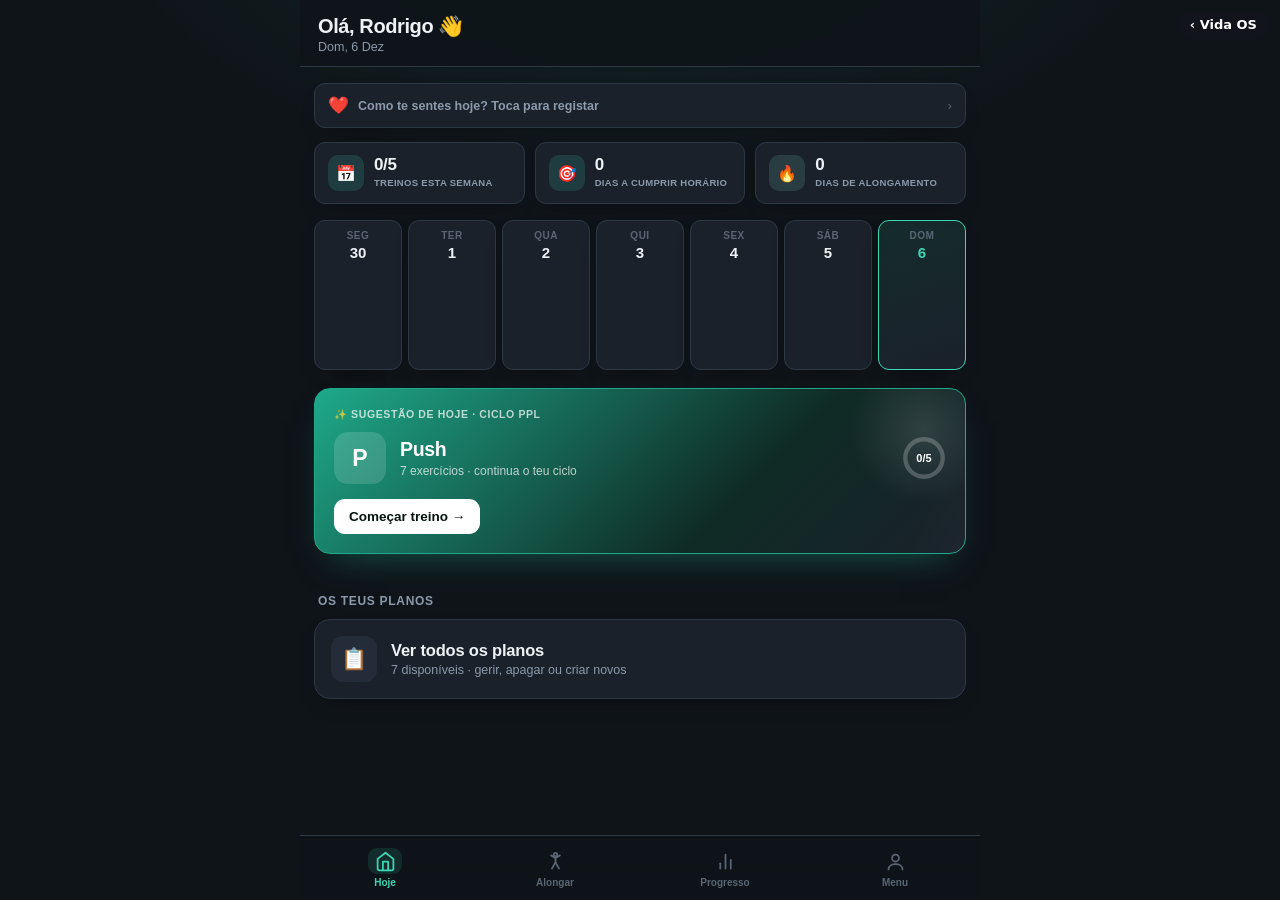
==== commit 73dbc307: "Restructure for intuitiveness: Home focuses on today, sessions open to the exercise you need Home wa" ====
--- a/index.html
+++ b/index.html
@@ -401,6 +401,9 @@
 
 <!-- ============ HORÁRIO SEMANAL ============ -->
 <div class="view" id="view-schedule"></div>
+
+<!-- ============ TODOS OS PLANOS ============ -->
+<div class="view" id="view-plans"></div>
 
 <!-- ============ SAÚDE ============ -->
 <div class="view" id="view-health"></div>
@@ -1003,6 +1006,7 @@
   else if(id==='library') renderLibraryView();
   else if(id==='schedule') renderScheduleView();
   else if(id==='health') renderHealthView();
+  else if(id==='plans') renderPlansView();
   // sessão/builder não se re-renderizam sozinhos: evita perder o que está a meio de editar/registar
 }
 const SYNC_SQL = `-- Só precisas de correr isto se AINDA NÃO tiveres a tabela "app_state" criada
@@ -1215,13 +1219,31 @@
   return order[(order.indexOf(last.plan)+1)%order.length];
 }
 
+// pequeno cartão de prontidão no topo do Hoje — mostra o que já foi registado em Saúde,
+// ou convida a registar (toca para abrir Saúde). Fica logo à vista, sem estar escondido no Menu.
+function readinessBadge(){
+  const e = healthEntry(todayKey());
+  if(!e.readiness){
+    return `<button onclick="openHealth()" style="display:flex;align-items:center;gap:9px;background:var(--surface);border:1px solid var(--line);border-radius:var(--radius-sm);padding:11px 13px;margin-bottom:14px;width:100%;text-align:left;box-shadow:var(--shadow-card)">
+      <span style="font-size:17px">❤️</span><span style="font-size:12.5px;color:var(--text-dim);font-weight:600;flex:1">Como te sentes hoje? Toca para registar</span><span style="color:var(--text-faint)">›</span>
+    </button>`;
+  }
+  const opt = READINESS_OPTS.find(o=>o.v===e.readiness);
+  const bad = parseInt(e.readiness)<=2;
+  return `<button onclick="openHealth()" style="display:flex;align-items:center;gap:9px;background:var(--surface);border:1px solid ${bad?'var(--warn)':'var(--line)'};border-radius:var(--radius-sm);padding:11px 13px;margin-bottom:14px;width:100%;text-align:left;box-shadow:var(--shadow-card)">
+    <span style="font-size:17px">${opt?opt.l.split(' ')[0]:'❤️'}</span><span style="font-size:12.5px;color:var(--text);font-weight:650;flex:1">${opt?opt.l.slice(2):'Prontidão registada'}</span><span style="color:var(--text-faint)">›</span>
+  </button>`;
+}
+
 function renderHome(){
   $('#barTitle').textContent = 'Olá, Rodrigo 👋';
   const now = new Date();
   $('#barSub').textContent = `${WD[now.getDay()]}, ${now.getDate()} ${MON[now.getMonth()]}`;
 
+  let html = readinessBadge();
+
   const adhStreak = adherenceStreak(), strStreak = stretchStreak();
-  let html = `<div class="quickstats">
+  html += `<div class="quickstats">
     <div class="qstat week"><div class="qicon">📅</div><div class="qtext"><div class="qv">${countThisWeek()}/${WEEKLY_GOAL}</div><div class="ql">Treinos esta semana</div></div></div>
     <div class="qstat week"><div class="qicon ${adhStreak>0?'hot':''}">🎯</div><div class="qtext"><div class="qv">${adhStreak}</div><div class="ql">Dias a cumprir horário</div></div></div>
     <div class="qstat stretch"><div class="qicon ${strStreak>0?'hot':''}">🔥</div><div class="qtext"><div class="qv">${strStreak}</div><div class="ql">Dias de alongamento</div></div></div>
@@ -1276,6 +1298,37 @@
     }
   }
 
+  html += `<div class="sec-label">Os teus planos</div>`;
+  html += `<div class="day-card" onclick="openPlans()" style="cursor:pointer">
+    <div class="icon" style="background:var(--surface-2);color:var(--accent)">📋</div>
+    <div class="info"><h3>Ver todos os planos</h3><p>${countVisiblePlans()} disponíveis · gerir, apagar ou criar novos</p></div>
+  </div>`;
+
+  $('#view-home').innerHTML = html;
+}
+
+function countVisiblePlans(){
+  let n = 0;
+  for(const key in STRENGTH) if(!(STATE.hiddenPlans && STATE.hiddenPlans[key])) n++;
+  for(const key in PLYO) if(!(STATE.hiddenPlans && STATE.hiddenPlans['plyo_'+key])) n++;
+  n += Object.keys(STATE.customPlans||{}).length;
+  return n;
+}
+
+/* ============================================================
+   TODOS OS PLANOS — catálogo completo (força, pliometria, personalizados),
+   fora do ecrã Hoje para este ficar focado só no treino do dia
+   ============================================================ */
+function openPlans(){
+  renderPlansView();
+  nav('plans');
+  $$('.navbtn').forEach(b=>b.classList.remove('active'));
+}
+function renderPlansView(){
+  $('#barTitle').textContent = 'Planos';
+  $('#barSub').textContent = 'Todo o teu catálogo de treinos';
+  let html = `<button class="backlink" onclick="nav('home')">‹ Voltar</button>`;
+
   html += `<div class="sec-label">💪 Treino de Força (PPL)</div>`;
   for(const key in STRENGTH){
     if(STATE.hiddenPlans && STATE.hiddenPlans[key]) continue;
@@ -1320,7 +1373,7 @@
     <div class="info"><h3>Criar plano personalizado</h3><p>Escolhe exercícios da biblioteca e monta o teu treino</p></div>
   </button>`;
 
-  $('#view-home').innerHTML = html;
+  $('#view-plans').innerHTML = html;
 }
 
 /* ============================================================
@@ -1418,14 +1471,14 @@
   const mainLabel = plan.type==='strength' ? '💪 Força' : '⚡ Pliometria';
   const mainCards = d.exercises.map((ex,i)=> exerciseCard(ex, i, plan.type, plan.key)).join('');
 
-  // 1º AQUECIMENTO (aberto — é por onde começas)
+  // 1º AQUECIMENTO (fechado por omissão — é rotina rápida, não onde se perde tempo)
   if(support){
     html += accordion('🔥 1 · Aquecimento', 'Mobilidade + ativação', support.warmup.length+' exercícios', 'var(--warn)',
-      support.warmup.map(s=>supportCard(s)).join(''), true);
-  }
-  // 2º TREINO PRINCIPAL
+      support.warmup.map(s=>supportCard(s)).join(''), false);
+  }
+  // 2º TREINO PRINCIPAL (aberto por omissão — é aqui que registas séries a maior parte do tempo)
   html += accordion(`${plan.type==='strength'?'💪':'⚡'} 2 · ${plan.type==='strength'?'Força':'Pliometria'}`, d.name, d.exercises.length+' exercícios', d.color||'var(--accent)',
-    mainCards, false);
+    mainCards, true, 'acc-main');
   // 3º CORRETIVO
   if(support){
     html += accordion('🩹 3 · Corretivo', 'Estabilidade', support.corrective.length+' exercícios', 'var(--accent)',
@@ -1442,10 +1495,30 @@
 
   $('#view-session').innerHTML = html;
   bindAccordions();
-}
-
-function accordion(label, title, sub, color, inner, open){
-  return `<div class="accordion">
+
+  // abre logo o primeiro exercício por terminar da secção principal — poupa um toque
+  try{
+    const firstId = firstIncompleteExerciseId(d.exercises);
+    if(firstId){
+      const card = document.getElementById('ex-'+firstId);
+      const head = card && card.querySelector('.ex-head');
+      if(head) toggleEx(head);
+    }
+  }catch(e){ /* não crítico — a secção continua utilizável mesmo sem abrir sozinha */ }
+}
+// devolve o id do primeiro exercício ainda sem todas as séries feitas (ou o primeiro, se nenhum tiver sets guardados)
+function firstIncompleteExerciseId(exercises){
+  const cur = STATE.current;
+  for(const ex of exercises){
+    const sets = cur && cur.sets && cur.sets[ex.id];
+    const allDone = sets && sets.length>0 && sets.every(s=>s.done);
+    if(!allDone) return ex.id;
+  }
+  return exercises.length ? exercises[0].id : null;
+}
+
+function accordion(label, title, sub, color, inner, open, id){
+  return `<div class="accordion"${id?` id="${id}"`:''}>
     <button class="acc-head ${open?'open':''}" onclick="toggleAcc(this)">
       <div class="tag" style="background:linear-gradient(135deg,${color}40,${color}14);color:${color};font-weight:800">${label.split(' ')[0]}</div>
       <div class="htxt"><div class="t">${label.slice(label.indexOf(' ')+1)}</div><div class="s">${sub}</div></div>
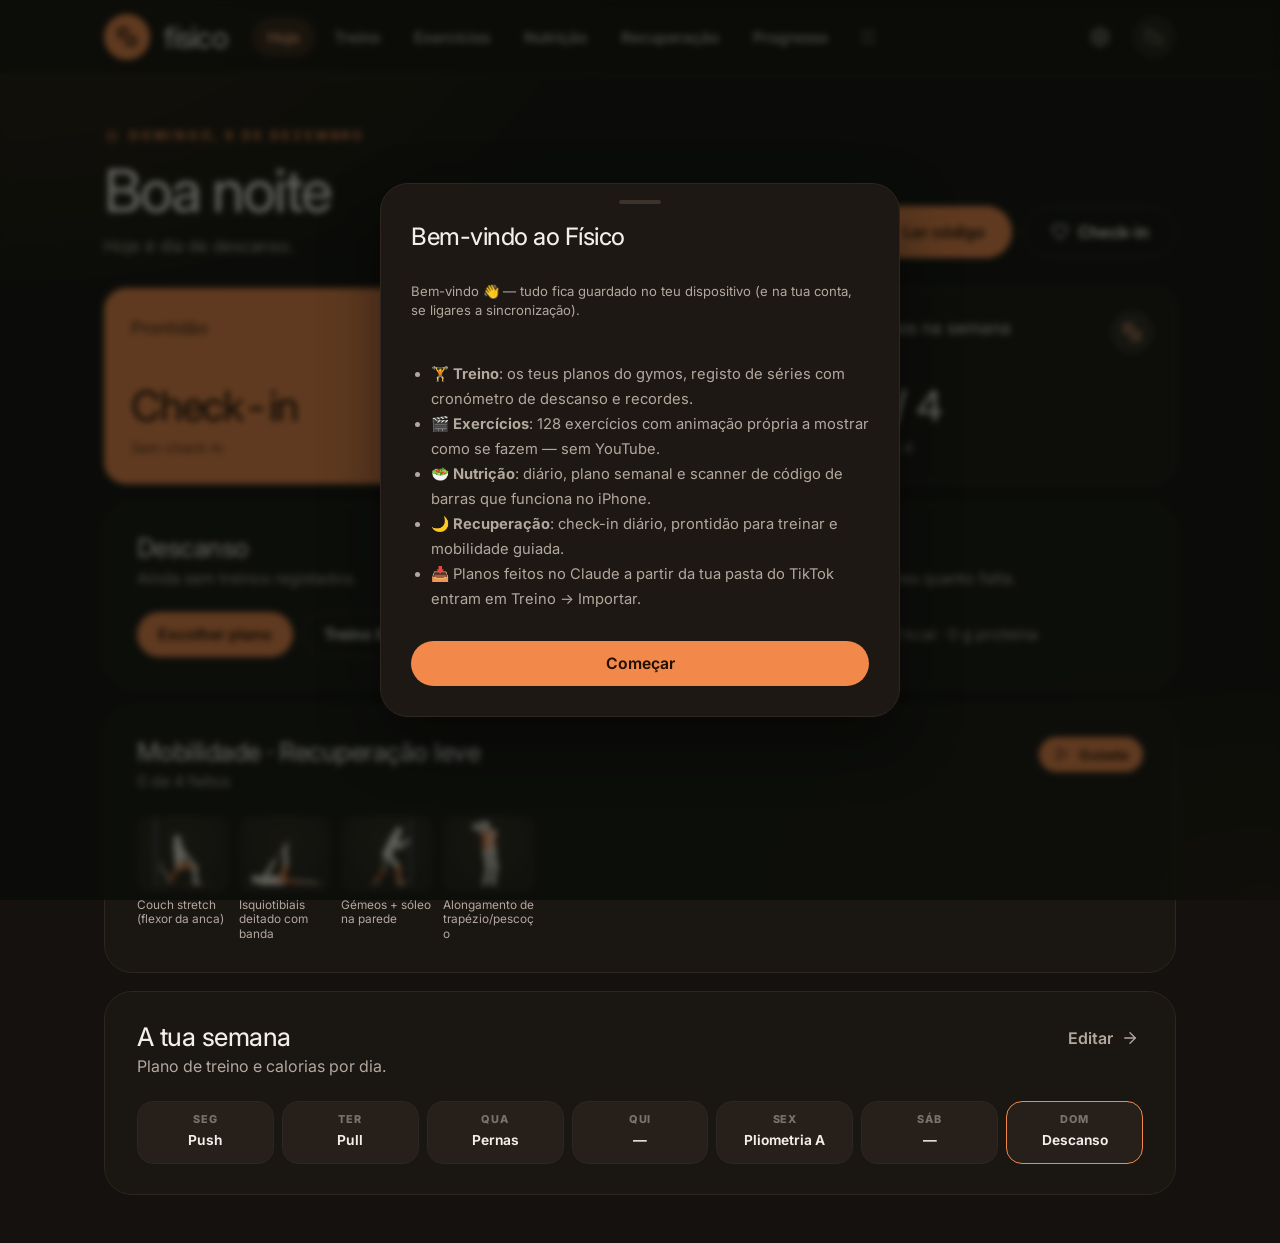
==== commit c2ea1b13: "Físico: treino, nutrição e recuperação numa só app - Treino: planos do gymos (com trocas e planos im" ====
--- a/index.html
+++ b/index.html
@@ -1,2543 +1,59 @@
 <!DOCTYPE html>
 <html lang="pt">
 <head>
-<meta charset="UTF-8">
-<meta name="viewport" content="width=device-width, initial-scale=1.0, maximum-scale=1.0, user-scalable=no, viewport-fit=cover">
-<meta name="apple-mobile-web-app-capable" content="yes">
-<meta name="apple-mobile-web-app-status-bar-style" content="black-translucent">
-<meta name="apple-mobile-web-app-title" content="Treino">
-<meta name="mobile-web-app-capable" content="yes">
-<meta name="theme-color" content="#0f1419">
-<link rel="manifest" href="manifest.json">
-<link rel="apple-touch-icon" href="icon-192.png">
-<link rel="icon" type="image/png" href="icon-192.png">
-<title>Treino · Hub</title>
-<style>
-:root{
-  --bg:#0f1419;
-  --surface:#1a212b;
-  --surface-2:#232c38;
-  --line:#2d3845;
-  --text:#eef2f6;
-  --text-dim:#8c9aab;
-  --text-faint:#5a6675;
-  --accent:#3dd6b5;
-  --accent-deep:#1ea98a;
-  --accent-soft:rgba(61,214,181,.12);
-  --warn:#f2b134;
-  --push:#5b9dff;
-  --pull:#c77dff;
-  --legs:#ff8a5b;
-  --plyo:#3dd6b5;
-  --radius:16px;
-  --radius-sm:11px;
-  --font:-apple-system,BlinkMacSystemFont,"Segoe UI",Roboto,Helvetica,Arial,sans-serif;
-  --stretch:#7dd3c0;
-  --shadow-card:0 10px 26px -16px rgba(0,0,0,.6);
-}
-*{margin:0;padding:0;box-sizing:border-box;-webkit-tap-highlight-color:transparent}
-html,body{background:radial-gradient(900px 480px at 50% -12%,rgba(61,214,181,.10),transparent 60%),var(--bg);color:var(--text);font-family:var(--font);overscroll-behavior:none}
-body{padding-bottom:78px;max-width:680px;margin:0 auto;min-height:100vh}
-button{font-family:inherit;cursor:pointer;border:none;background:none;color:inherit}
-::-webkit-scrollbar{width:0;height:0}
-
-/* ---------- Top bar ---------- */
-.topbar{position:sticky;top:0;z-index:40;background:rgba(15,20,25,.86);backdrop-filter:blur(14px);border-bottom:1px solid var(--line);padding:14px 18px 12px}
-.topbar h1{font-size:20px;font-weight:750;letter-spacing:-.4px}
-.topbar .sub{font-size:12.5px;color:var(--text-dim);margin-top:2px;font-weight:500}
-
-/* ---------- Views ---------- */
-.view{display:none;padding:16px 14px 24px;animation:fade .28s ease}
-.view.active{display:block}
-@keyframes fade{from{opacity:0;transform:translateY(6px)}to{opacity:1;transform:none}}
-
-/* ---------- Hero (sugestão de treino) ---------- */
-.hero-card{background:linear-gradient(135deg,var(--accent-deep),#0f2b25 65%,var(--surface));border:1px solid var(--accent-deep);border-radius:var(--radius);padding:19px;margin-bottom:18px;box-shadow:0 16px 34px -18px rgba(30,169,138,.5);position:relative;overflow:hidden;width:100%;text-align:left}
-.hero-card::after{content:'';position:absolute;right:-34px;top:-34px;width:150px;height:150px;border-radius:50%;background:radial-gradient(circle,rgba(255,255,255,.12),transparent 70%)}
-@keyframes heroShimmer{0%{background-position:-260% 0}100%{background-position:260% 0}}
-.hero-card::before{content:'';position:absolute;inset:0;background:linear-gradient(115deg,transparent 35%,rgba(255,255,255,.09) 50%,transparent 65%);background-size:280% 100%;animation:heroShimmer 4.5s linear infinite;pointer-events:none}
-.hero-badge{font-size:10.5px;font-weight:750;text-transform:uppercase;letter-spacing:.6px;color:rgba(255,255,255,.72);margin-bottom:11px;position:relative;display:flex;align-items:center;gap:6px}
-.hero-main{display:flex;align-items:center;gap:14px;margin-bottom:15px;position:relative}
-.hero-ic{width:52px;height:52px;border-radius:14px;background:rgba(255,255,255,.14);display:grid;place-items:center;font-size:23px;font-weight:800;color:#fff;flex-shrink:0}
-.hero-t{font-size:19.5px;font-weight:800;color:#fff;letter-spacing:-.3px}
-.hero-s{font-size:12px;color:rgba(255,255,255,.72);margin-top:3px;font-weight:500}
-.hero-cta{font-size:13.5px;font-weight:750;color:#06120e;background:#fff;display:inline-flex;align-items:center;gap:6px;padding:10px 15px;border-radius:11px;position:relative}
-.hero-ring{margin-left:auto;position:relative;width:44px;height:44px;flex-shrink:0}
-.hero-ring .rg-txt{position:absolute;inset:0;display:grid;place-items:center;font-size:11px;font-weight:800;color:#fff}
-
-/* ---------- Quick stats (home) ---------- */
-.quickstats{display:flex;gap:10px;margin-bottom:16px}
-.qstat{flex:1;background:var(--surface);border:1px solid var(--line);border-radius:var(--radius-sm);padding:12px 13px;box-shadow:var(--shadow-card);display:flex;align-items:center;gap:10px}
-.qstat .qicon{width:36px;height:36px;border-radius:10px;display:grid;place-items:center;font-size:16px;flex-shrink:0;transition:filter .3s}
-.qstat.week .qicon{background:rgba(61,214,181,.15);color:var(--accent)}
-.qstat.stretch .qicon{background:rgba(125,211,192,.15);color:var(--stretch)}
-@keyframes flameGlow{0%,100%{filter:drop-shadow(0 0 0 rgba(242,177,52,.7))}50%{filter:drop-shadow(0 0 5px rgba(242,177,52,.9))}}
-.qstat .qicon.hot{animation:flameGlow 1.8s ease-in-out infinite}
-.qstat .qtext{flex:1;min-width:0}
-.qstat .qv{font-size:17px;font-weight:800;letter-spacing:-.4px;line-height:1;font-variant-numeric:tabular-nums}
-.qstat .ql{font-size:9.5px;color:var(--text-dim);margin-top:4px;font-weight:650;text-transform:uppercase;letter-spacing:.3px;line-height:1.3}
-
-/* ---------- Week strip ---------- */
-.weekstrip{display:flex;gap:6px;margin-bottom:18px}
-.daycell{flex:1;background:var(--surface);border:1px solid var(--line);border-radius:var(--radius-sm);padding:9px 4px 8px;text-align:center;position:relative;box-shadow:var(--shadow-card)}
-.daycell .dn{font-size:10px;color:var(--text-faint);font-weight:600;text-transform:uppercase;letter-spacing:.5px}
-.daycell .dd{font-size:15px;font-weight:700;margin-top:3px}
-.daycell.today{border-color:var(--accent);background:linear-gradient(160deg,var(--accent-soft),var(--surface))}
-.daycell.today .dd{color:var(--accent)}
-.daycell .dot{width:5px;height:5px;border-radius:50%;background:var(--accent);margin:4px auto 0}
-.daycell .dot.empty{background:transparent}
-
-/* ---------- Section heading ---------- */
-.sec-label{font-size:12px;font-weight:700;color:var(--text-dim);text-transform:uppercase;letter-spacing:.7px;margin:22px 4px 11px;display:flex;align-items:center;gap:8px}
-.sec-label:first-child{margin-top:4px}
-
-/* ---------- Workout cards (day selector) ---------- */
-.day-card{background:var(--surface);border:1px solid var(--line);border-radius:var(--radius);padding:16px;margin-bottom:11px;display:flex;align-items:center;gap:14px;position:relative;overflow:hidden;transition:transform .12s,border-color .15s;box-shadow:var(--shadow-card);cursor:pointer}
-.day-card:active{transform:scale(.985)}
-.day-card .bar{position:absolute;left:0;top:0;bottom:0;width:5px}
-.day-card .icon{width:46px;height:46px;border-radius:12px;display:grid;place-items:center;flex-shrink:0;font-size:21px;font-weight:800}
-.day-card .info{flex:1;min-width:0}
-.day-card .info h3{font-size:16.5px;font-weight:700;letter-spacing:-.2px}
-.day-card .info p{font-size:12.5px;color:var(--text-dim);margin-top:3px;font-weight:500}
-.day-card .chev{color:var(--text-faint);font-size:20px}
-.day-card .badge{position:absolute;top:11px;right:13px;font-size:10px;font-weight:700;padding:3px 8px;border-radius:20px;background:var(--accent-soft);color:var(--accent)}
-
-/* ---------- Accordion ---------- */
-.accordion{margin-bottom:11px;border:1px solid var(--line);border-radius:var(--radius);overflow:hidden;background:var(--surface);box-shadow:var(--shadow-card)}
-.acc-head{width:100%;display:flex;align-items:center;gap:12px;padding:15px 16px;text-align:left}
-.acc-head .tag{width:34px;height:34px;border-radius:9px;display:grid;place-items:center;font-size:16px;flex-shrink:0}
-.acc-head .htxt{flex:1}
-.acc-head .htxt .t{font-size:15.5px;font-weight:700;letter-spacing:-.2px}
-.acc-head .htxt .s{font-size:11.5px;color:var(--text-dim);margin-top:2px;font-weight:500}
-.acc-head .arrow{color:var(--text-faint);transition:transform .25s;font-size:13px}
-.acc-head.open .arrow{transform:rotate(90deg)}
-.acc-body{max-height:0;overflow:hidden;transition:max-height .32s ease}
-.acc-inner{padding:2px 12px 12px}
-
-/* ---------- Exercise row ---------- */
-.ex{background:var(--surface-2);border:1px solid var(--line);border-radius:var(--radius-sm);margin-bottom:8px;overflow:hidden}
-.ex-head{display:flex;align-items:center;gap:12px;padding:11px 12px}
-.ex-thumb{width:44px;height:44px;border-radius:10px;background:#0c1117;flex-shrink:0;overflow:hidden;border:1px solid var(--line)}
-.ex-thumb svg{width:100%;height:100%;display:block}
-.ex-meta{flex:1;min-width:0}
-.ex-meta .nm{font-size:14.5px;font-weight:650;letter-spacing:-.2px;line-height:1.25}
-.ex-meta .rg{font-size:11.5px;color:var(--text-dim);margin-top:3px;font-weight:600}
-.ex-meta .rg b{color:var(--accent);font-weight:700}
-.ex-toggle{width:30px;height:30px;border-radius:8px;background:var(--surface);display:grid;place-items:center;color:var(--text-faint);flex-shrink:0;font-size:12px;transition:transform .2s,color .2s}
-.ex-toggle.open{transform:rotate(45deg);color:var(--accent)}
-.ex-done-dot{position:absolute;width:7px;height:7px;border-radius:50%;background:var(--accent);right:52px;top:50%;transform:translateY(-50%);opacity:0;transition:opacity .2s}
-.ex-head{position:relative}
-.ex.completed .ex-done-dot{opacity:1}
-.ex.completed .ex-thumb{border-color:var(--accent)}
-
-/* ---------- Exercise detail (expand) ---------- */
-.ex-detail{max-height:0;overflow:hidden;transition:max-height .3s ease;background:var(--surface)}
-.ex-detail-in{padding:4px 12px 13px}
-.cue{font-size:12.5px;color:var(--text-dim);line-height:1.5;background:var(--bg);border-radius:9px;padding:10px 12px;margin-bottom:11px}
-.cue b{color:var(--text);font-weight:650}
-.vidlink{display:inline-flex;align-items:center;gap:6px;font-size:12px;color:var(--accent);font-weight:600;margin-bottom:11px}
-.vidlink-in{display:flex;gap:7px;margin-bottom:12px}
-.vidlink-in input{flex:1;background:var(--bg);border:1px solid var(--line);border-radius:8px;padding:8px 10px;color:var(--text);font-size:12px;font-family:inherit}
-.vidlink-in button{background:var(--accent-soft);color:var(--accent);font-weight:700;font-size:12px;padding:0 13px;border-radius:8px}
-
-/* last load + rest recommendation */
-.last-load{display:flex;align-items:center;gap:9px;background:var(--bg);border-radius:9px;padding:9px 12px;margin-bottom:8px;flex-wrap:wrap}
-.last-load .ll-tag{font-size:9.5px;font-weight:700;text-transform:uppercase;letter-spacing:.5px;color:var(--accent);background:var(--accent-soft);padding:3px 7px;border-radius:5px;flex-shrink:0}
-.last-load.empty .ll-tag{color:var(--text-faint);background:var(--surface-2)}
-.last-load .ll-data{font-size:13px;font-weight:650;color:var(--text);flex:1;font-variant-numeric:tabular-nums}
-.last-load.empty .ll-data{color:var(--text-faint);font-weight:500}
-.last-load .ll-date{font-size:11px;color:var(--text-faint);font-weight:600}
-.rest-rec{font-size:12px;color:var(--text-dim);background:var(--bg);border-radius:9px;padding:8px 12px;margin-bottom:10px;font-weight:500}
-.rest-rec b{color:var(--accent);font-weight:700}
-.rest-rec .rest-why{color:var(--text-faint);font-size:11px}
-
-/* sets table */
-.sets-hd{display:grid;grid-template-columns:30px 1fr 1fr 42px;gap:8px;padding:0 4px 7px;font-size:10.5px;color:var(--text-faint);font-weight:700;text-transform:uppercase;letter-spacing:.4px}
-.set-row{display:grid;grid-template-columns:30px 1fr 1fr 42px;gap:8px;align-items:center;margin-bottom:7px}
-.set-row .snum{width:30px;height:34px;border-radius:8px;background:var(--surface-2);display:grid;place-items:center;font-size:13px;font-weight:700;color:var(--text-dim)}
-.set-row input{width:100%;height:34px;background:var(--surface-2);border:1px solid var(--line);border-radius:8px;text-align:center;color:var(--text);font-size:14px;font-weight:600;font-family:inherit}
-.set-row input:focus{outline:none;border-color:var(--accent);background:var(--bg)}
-.set-row .chk{width:42px;height:34px;border-radius:8px;background:var(--surface-2);border:1px solid var(--line);display:grid;place-items:center;font-size:14px;color:var(--text-faint);transition:all .15s}
-.set-row .chk.on{background:var(--accent);color:#06120e;border-color:var(--accent)}
-.set-row.done input{border-color:var(--accent-deep)}
-.addset{width:100%;padding:8px;border:1px dashed var(--line);border-radius:8px;color:var(--text-dim);font-size:12px;font-weight:600;margin-top:3px}
-.addset:active{background:var(--surface-2)}
-
-/* timed exercise (no weight) */
-/* timed info — ver perto do fim do CSS */
-
-/* ---------- Rest timer (floating) ---------- */
-.rest-fab{position:fixed;left:50%;transform:translateX(-50%);bottom:90px;z-index:60;background:var(--surface-2);color:var(--text);border:1px solid var(--accent);border-radius:18px;padding:0;display:none;flex-direction:column;box-shadow:0 10px 34px rgba(0,0,0,.5);overflow:hidden;width:300px;max-width:calc(100vw - 28px);animation:pop .3s}
-.rest-fab.show{display:flex}
-@keyframes pop{from{transform:translateX(-50%) scale(.85);opacity:0}to{transform:translateX(-50%) scale(1);opacity:1}}
-.rest-prog{height:4px;background:var(--accent);width:100%;transform-origin:left;transition:transform 1s linear}
-.rest-main{display:flex;align-items:center;gap:8px;padding:11px 12px}
-.rest-fab .rt-center{flex:1;text-align:center}
-.rest-fab .rt-label{font-size:10px;color:var(--text-dim);font-weight:700;text-transform:uppercase;letter-spacing:.5px}
-.rest-fab .rt{font-variant-numeric:tabular-nums;font-size:26px;font-weight:800;letter-spacing:-1px;line-height:1.1;color:var(--accent)}
-.rest-fab .rt-ctrl{background:var(--surface);color:var(--text);border:1px solid var(--line);height:38px;min-width:46px;border-radius:10px;font-size:13px;font-weight:700}
-.rest-fab .rt-ctrl:active{background:var(--bg)}
-.rest-fab .rt-close{background:transparent;color:var(--text-faint);width:30px;height:38px;font-size:16px;font-weight:700}
-.rest-fab.done-flash{border-color:var(--warn)}
-.rest-fab.done-flash .rt{color:var(--warn)}
-
-/* ---------- Finish bar ---------- */
-.finish-bar{position:sticky;bottom:78px;z-index:30;padding:12px 4px 4px}
-.finish-btn{width:100%;background:linear-gradient(135deg,var(--accent),var(--accent-deep));color:#06120e;font-weight:750;font-size:15.5px;padding:15px;border-radius:14px;box-shadow:0 6px 20px rgba(61,214,181,.3);display:flex;align-items:center;justify-content:center;gap:8px}
-.finish-btn:active{transform:scale(.99)}
-.finish-btn.ghost{background:var(--surface);color:var(--text);box-shadow:none;border:1px solid var(--line)}
-.discard-btn{width:100%;background:transparent;color:var(--text-faint);font-size:12.5px;font-weight:600;padding:10px;margin-top:6px}
-.discard-btn:active{color:#e8503a}
-
-/* ---------- Resume banner ---------- */
-.resume-banner{display:flex;align-items:center;justify-content:space-between;gap:12px;background:linear-gradient(135deg,var(--accent-soft),var(--surface));border:1.5px solid var(--accent);border-radius:var(--radius);padding:14px 16px;margin-bottom:18px;cursor:pointer;transition:transform .12s}
-.resume-banner:active{transform:scale(.99)}
-.resume-banner .rb-left{display:flex;align-items:center;gap:12px}
-.resume-banner .rb-pulse{width:10px;height:10px;border-radius:50%;background:var(--accent);flex-shrink:0;animation:pulse 1.6s infinite}
-@keyframes pulse{0%,100%{opacity:1;box-shadow:0 0 0 0 rgba(61,214,181,.5)}50%{opacity:.6;box-shadow:0 0 0 7px rgba(61,214,181,0)}}
-.resume-banner .rb-title{font-size:14.5px;font-weight:700;color:var(--text)}
-.resume-banner .rb-sub{font-size:12px;color:var(--text-dim);margin-top:2px;font-weight:500}
-.resume-banner .rb-arrow{font-size:22px;color:var(--accent);font-weight:700}
-
-/* ---------- Back link ---------- */
-.backlink{display:inline-flex;align-items:center;gap:6px;color:var(--text-dim);font-size:13.5px;font-weight:600;margin-bottom:4px;padding:4px 0}
-
-/* ---------- Progress ---------- */
-.stat-grid{display:grid;grid-template-columns:1fr 1fr;gap:10px;margin-bottom:8px}
-.stat{background:var(--surface);border:1px solid var(--line);border-radius:var(--radius);padding:15px 16px;box-shadow:var(--shadow-card)}
-.stat .v{font-size:27px;font-weight:800;letter-spacing:-1px;line-height:1}
-.stat .l{font-size:11.5px;color:var(--text-dim);margin-top:6px;font-weight:600}
-.stat .v.accent{color:var(--accent)}
-
-.hist-item{background:var(--surface);border:1px solid var(--line);border-radius:var(--radius-sm);padding:13px 15px;margin-bottom:9px;display:flex;align-items:center;gap:13px;box-shadow:var(--shadow-card)}
-.hist-item .hdot{width:38px;height:38px;border-radius:10px;display:grid;place-items:center;font-size:17px;font-weight:800;flex-shrink:0}
-.hist-item .hinfo{flex:1}
-.hist-item .hinfo .ht{font-size:14.5px;font-weight:700}
-.hist-item .hinfo .hs{font-size:12px;color:var(--text-dim);margin-top:2px;font-weight:500}
-.hist-item .hvol{text-align:right;font-size:12px;color:var(--text-dim);font-weight:600}
-.hist-item .hvol b{display:block;color:var(--accent);font-size:15px;font-weight:750}
-
-.empty{text-align:center;padding:48px 20px;color:var(--text-faint)}
-.empty .ei{font-size:40px;margin-bottom:12px;opacity:.5}
-.empty p{font-size:13.5px;line-height:1.5}
-
-/* progress chart */
-.chart-card{background:var(--surface);border:1px solid var(--line);border-radius:var(--radius);padding:16px;margin-bottom:8px}
-.chart-card h4{font-size:13px;font-weight:700;margin-bottom:2px}
-.chart-card .csub{font-size:11.5px;color:var(--text-dim);margin-bottom:14px;font-weight:500}
-.bars{display:flex;align-items:flex-end;gap:7px;height:120px}
-.bars .bcol{flex:1;display:flex;flex-direction:column;align-items:center;gap:6px;height:100%;justify-content:flex-end}
-.bars .bcol .bar-fill{width:100%;background:linear-gradient(to top,var(--accent-deep),var(--accent));border-radius:5px 5px 0 0;min-height:3px;transition:height .5s}
-.bars .bcol .blab{font-size:9.5px;color:var(--text-faint);font-weight:600}
-
-/* ---------- Recordes pessoais (PRs) ---------- */
-.pr-item{background:var(--surface);border:1px solid var(--line);border-radius:var(--radius-sm);padding:12px 15px;margin-bottom:8px;display:flex;align-items:center;gap:12px;box-shadow:var(--shadow-card)}
-.pr-ic{width:36px;height:36px;border-radius:10px;background:rgba(242,177,52,.14);color:var(--warn);display:grid;place-items:center;font-size:16px;flex-shrink:0}
-.pr-info{flex:1;min-width:0}
-.pr-nm{font-size:14px;font-weight:650;letter-spacing:-.1px}
-.pr-d{font-size:11px;color:var(--text-faint);margin-top:2px;font-weight:600}
-.pr-val{font-size:14px;font-weight:800;color:var(--warn);font-variant-numeric:tabular-nums;flex-shrink:0}
-
-/* ---------- Muscle heatmap ---------- */
-.heatmap-row{display:flex;gap:18px;justify-content:center;padding:6px 0 2px}
-.heatmap-body{text-align:center}
-.heatmap-body svg{width:96px;height:144px;border-radius:10px}
-.hb-label{font-size:10.5px;color:var(--text-faint);font-weight:650;margin-top:6px;text-transform:uppercase;letter-spacing:.4px}
-.heat-legend{display:flex;align-items:center;justify-content:center;gap:6px;margin-top:14px;font-size:10.5px;color:var(--text-faint);font-weight:600}
-.hl-dot{width:9px;height:9px;border-radius:3px;display:inline-block;margin-left:4px}
-.hl-dot.l0{background:#3a4654}
-.hl-dot.l1{background:#2a6f60}
-.hl-dot.l2{background:#1ea98a}
-.hl-dot.l3{background:#3dd6b5}
-
-/* ---------- Bottom nav ---------- */
-.botnav{position:fixed;bottom:0;left:0;right:0;z-index:50;background:rgba(15,20,25,.92);backdrop-filter:blur(16px);border-top:1px solid var(--line);display:flex;max-width:680px;margin:0 auto;padding:8px 0 max(8px,env(safe-area-inset-bottom))}
-.navbtn{flex:1;display:flex;flex-direction:column;align-items:center;gap:3px;padding:4px;color:var(--text-faint)}
-.navbtn .nb-ic{width:34px;height:26px;display:grid;place-items:center;border-radius:9px;transition:background .2s}
-.navbtn svg{width:21px;height:21px}
-.navbtn span{font-size:10px;font-weight:600}
-.navbtn.active{color:var(--accent)}
-.navbtn.active .nb-ic{background:var(--accent-soft)}
-
-/* toast */
-.toast{position:fixed;bottom:96px;left:50%;transform:translateX(-50%) translateY(20px);background:var(--text);color:var(--bg);padding:11px 20px;border-radius:24px;font-size:13.5px;font-weight:650;z-index:90;opacity:0;transition:all .3s;pointer-events:none;white-space:nowrap}
-.toast.show{opacity:1;transform:translateX(-50%) translateY(0)}
-
-/* settings */
-.set-card{background:var(--surface);border:1px solid var(--line);border-radius:var(--radius);overflow:hidden;margin-bottom:14px}
-.set-item{display:flex;align-items:center;gap:13px;padding:15px 16px;border-bottom:1px solid var(--line);width:100%;text-align:left}
-.set-item:last-child{border-bottom:none}
-.set-item .si-ic{font-size:16px;width:34px;height:34px;border-radius:10px;background:var(--surface-2);display:grid;place-items:center;flex-shrink:0}
-.set-item .si-tx{flex:1}
-.set-item .si-tx .a{font-size:14.5px;font-weight:650}
-.set-item .si-tx .b{font-size:11.5px;color:var(--text-dim);margin-top:2px}
-.set-item .si-ar{color:var(--text-faint)}
-
-.intro{font-size:12.5px;color:var(--text-dim);line-height:1.55;background:var(--surface);border:1px solid var(--line);border-radius:var(--radius-sm);padding:13px 15px;margin-bottom:14px}
-.intro b{color:var(--accent)}
-
-/* install steps */
-.install-steps{max-height:0;overflow:hidden;transition:max-height .3s ease;font-size:12.5px;color:var(--text-dim);line-height:1.7;background:var(--bg);border-bottom:1px solid var(--line)}
-.install-steps.open{max-height:240px;padding:13px 16px}
-.install-steps b{color:var(--text);font-weight:650}
-
-/* order hint */
-.order-hint{font-size:11.5px;color:var(--text-dim);background:var(--surface);border:1px solid var(--line);border-radius:10px;padding:9px 13px;margin:8px 0 14px;font-weight:600;line-height:1.4}
-
-/* delete button in history */
-.hist-item{position:relative}
-.hdel{width:34px;height:34px;border-radius:9px;background:var(--surface-2);border:1px solid var(--line);display:grid;place-items:center;font-size:14px;flex-shrink:0;margin-left:2px;opacity:.7;transition:all .15s}
-.hdel:active{background:#3a1f1f;border-color:#6b2b2b;opacity:1}
-
-/* demo video link */
-.vidlink.demo{display:flex;align-items:center;gap:8px;background:var(--surface-2);border:1px solid var(--line);border-radius:9px;padding:9px 12px;margin-bottom:8px;font-size:13px;color:var(--text);font-weight:600;transition:border-color .15s}
-.vidlink.demo:active{border-color:var(--accent)}
-.vidlink.demo .play{width:24px;height:24px;border-radius:50%;background:var(--accent);color:#06120e;display:grid;place-items:center;font-size:11px;flex-shrink:0}
-
-/* last load indicator */
-.last-load{display:flex;align-items:center;gap:9px;background:var(--bg);border-radius:9px;padding:9px 12px;margin-bottom:8px;flex-wrap:wrap}
-.last-load .ll-tag{font-size:9.5px;font-weight:700;text-transform:uppercase;letter-spacing:.5px;color:var(--accent);background:var(--accent-soft);padding:3px 7px;border-radius:5px;flex-shrink:0}
-.last-load.empty .ll-tag{color:var(--text-faint);background:var(--surface-2)}
-.last-load .ll-data{font-size:13px;font-weight:650;color:var(--text);flex:1;font-variant-numeric:tabular-nums}
-.last-load.empty .ll-data{color:var(--text-faint);font-weight:500}
-.last-load .ll-date{font-size:11px;color:var(--text-faint);font-weight:600}
-
-/* rest button (principal — arranca o cronómetro) */
-.rest-btn{width:100%;display:flex;align-items:center;gap:10px;background:var(--surface);border:1.5px solid var(--accent);border-radius:11px;padding:11px 14px;margin:10px 0 4px;cursor:pointer;transition:background .15s,transform .1s}
-.rest-btn:active{background:var(--accent-soft);transform:scale(.98)}
-.rest-btn .rb-icon{width:28px;height:28px;border-radius:50%;background:var(--accent);color:#06120e;display:grid;place-items:center;font-size:12px;font-weight:800;flex-shrink:0}
-.rest-btn .rb-text{flex:1;font-size:13.5px;font-weight:650;color:var(--text);text-align:left}
-.rest-btn .rb-text b{color:var(--accent)}
-.rest-btn .rb-why{font-size:11px;color:var(--text-faint);font-weight:600;background:var(--surface-2);padding:3px 8px;border-radius:6px}
-
-/* quick rest buttons (aquecimento/corretivo/alongamento) */
-.quick-rest{display:flex;align-items:center;gap:7px;margin-top:10px;flex-wrap:wrap}
-.quick-rest .qr-label{font-size:11.5px;color:var(--text-faint);font-weight:600;margin-right:2px}
-.quick-rest button{background:var(--surface);border:1px solid var(--line);border-radius:8px;padding:7px 13px;font-size:12.5px;font-weight:700;color:var(--text-dim);cursor:pointer;transition:all .15s}
-.quick-rest button:active,.quick-rest button:hover{background:var(--accent-soft);border-color:var(--accent);color:var(--accent)}
-
-/* timed info */
-.timed-info{display:flex;gap:8px;align-items:center;font-size:13px;color:var(--text-dim);font-weight:600;background:var(--bg);border-radius:9px;padding:10px 12px;margin-bottom:2px}
-
-/* ---------- Alongamentos (daily stretch plan) ---------- */
-.stretch-hero{background:linear-gradient(135deg,rgba(125,211,192,.14),var(--surface));border:1.5px solid var(--stretch);border-radius:var(--radius);padding:18px;margin-bottom:16px;box-shadow:var(--shadow-card)}
-.stretch-hero .sh-top{display:flex;align-items:center;gap:12px;margin-bottom:12px}
-.stretch-hero .sh-ic{width:44px;height:44px;border-radius:12px;background:rgba(125,211,192,.16);color:var(--stretch);display:grid;place-items:center;font-size:21px;flex-shrink:0}
-.stretch-hero .sh-t{font-size:17px;font-weight:750;letter-spacing:-.3px}
-.stretch-hero .sh-s{font-size:12.5px;color:var(--text-dim);margin-top:2px;font-weight:500}
-.sh-progwrap{display:flex;align-items:center;gap:10px}
-.sh-progbar{flex:1;height:7px;border-radius:20px;background:var(--surface-2);overflow:hidden}
-.sh-progfill{height:100%;background:linear-gradient(90deg,var(--stretch),var(--accent));border-radius:20px;transition:width .35s ease}
-.sh-progtxt{font-size:12px;font-weight:700;color:var(--stretch);flex-shrink:0;font-variant-numeric:tabular-nums}
-.sh-alldone{font-size:12.5px;color:var(--stretch);font-weight:650;margin-top:10px;display:flex;align-items:center;gap:6px}
-
-.stretch-item{background:var(--surface);border:1px solid var(--line);border-radius:var(--radius-sm);padding:13px 14px;margin-bottom:9px;display:flex;align-items:flex-start;gap:12px;transition:border-color .15s,background .15s;box-shadow:var(--shadow-card)}
-.stretch-item.done{border-color:var(--stretch);background:rgba(125,211,192,.06)}
-.stretch-item .st-chk{width:26px;height:26px;border-radius:50%;border:1.5px solid var(--line);background:var(--surface-2);display:grid;place-items:center;font-size:12px;color:transparent;flex-shrink:0;margin-top:1px;transition:all .15s}
-.stretch-item.done .st-chk{background:var(--stretch);border-color:var(--stretch);color:#06120e}
-.stretch-item .st-body{flex:1;min-width:0}
-.stretch-item .st-nm{font-size:14.5px;font-weight:650;letter-spacing:-.2px;display:flex;align-items:center;gap:6px;flex-wrap:wrap}
-.stretch-item .st-nm .star{color:var(--warn);font-size:12px}
-.stretch-item .st-t{font-size:11.5px;color:var(--stretch);font-weight:700;margin-top:3px}
-.stretch-item .st-cue{font-size:12px;color:var(--text-dim);line-height:1.5;margin-top:6px}
-.stretch-item.done .st-nm{color:var(--text-dim)}
-
-.weekpills{display:flex;gap:5px;margin-bottom:16px}
-.wpill{flex:1;text-align:center;padding:7px 2px;border-radius:9px;font-size:10.5px;font-weight:700;color:var(--text-faint);background:var(--surface);border:1px solid var(--line)}
-.wpill.today{color:var(--stretch);border-color:var(--stretch);background:rgba(125,211,192,.1)}
-
-/* ---------- Biblioteca / trocar exercício / criar plano ---------- */
-.swap-btn{width:100%;display:flex;align-items:center;justify-content:center;gap:8px;background:var(--surface);border:1.5px solid var(--line);color:var(--text-dim);border-radius:11px;padding:10px 14px;margin:0 0 10px;font-size:13px;font-weight:650}
-.swap-btn:active{transform:scale(.99)}
-.lib-search{width:100%;padding:11px 14px;border-radius:11px;background:var(--surface);border:1px solid var(--line);color:var(--text);font-size:14px;margin-bottom:12px}
-.lib-search::placeholder{color:var(--text-faint)}
-.ovl{position:fixed;inset:0;background:rgba(0,0,0,.55);z-index:200;display:flex;align-items:flex-end;justify-content:center}
-.ovl-panel{background:var(--bg);width:100%;max-width:680px;max-height:88vh;border-radius:20px 20px 0 0;overflow:hidden;display:flex;flex-direction:column;animation:slideup .2s ease}
-@keyframes slideup{from{transform:translateY(30px);opacity:0}to{transform:none;opacity:1}}
-.ovl-head{display:flex;align-items:center;justify-content:space-between;padding:16px 18px;border-bottom:1px solid var(--line);flex-shrink:0}
-.ovl-title{font-size:15.5px;font-weight:750;letter-spacing:-.2px}
-.ovl-close{font-size:18px;color:var(--text-dim);padding:4px 8px}
-.ovl-body{overflow-y:auto;padding:14px 18px 28px}
-.ovl-tabs{display:flex;gap:6px;margin-bottom:4px}
-.ovl-tab{padding:7px 13px;border-radius:20px;font-size:12px;font-weight:650;background:var(--surface);border:1px solid var(--line);color:var(--text-dim)}
-.ovl-tab.active{background:var(--accent-soft);color:var(--accent);border-color:var(--accent)}
-.lib-item{display:flex;align-items:center;gap:12px;padding:11px 2px;border-bottom:1px solid var(--line);cursor:pointer}
-.lib-item:last-child{border-bottom:none}
-.li-thumb{width:38px;height:54px;border-radius:8px;overflow:hidden;flex-shrink:0;background:#0c1117}
-.li-thumb svg{width:100%;height:100%;display:block}
-.lib-info{flex:1;min-width:0}
-.lib-nm{font-size:13.5px;font-weight:650}
-.lib-tag{font-size:10.5px;color:var(--text-faint);margin-top:2px;font-weight:650;text-transform:uppercase;letter-spacing:.3px}
-.lib-cue{font-size:11.5px;color:var(--text-dim);margin-top:4px;line-height:1.4}
-.lib-add{width:28px;height:28px;border-radius:50%;background:var(--surface-2);color:var(--accent);display:grid;place-items:center;font-size:14px;flex-shrink:0}
-.pb-chip{display:inline-flex;align-items:center;gap:7px;background:var(--accent-soft);color:var(--accent);border-radius:20px;padding:7px 8px 7px 13px;font-size:12.5px;font-weight:650;margin:0 6px 8px 0}
-.pb-chip button{font-size:14px;line-height:1;color:var(--accent)}
-</style>
+  <meta charset="UTF-8" />
+  <meta name="viewport" content="width=device-width, initial-scale=1, viewport-fit=cover, maximum-scale=1, user-scalable=no" />
+  <title>Físico</title>
+  <meta name="description" content="Treino, nutrição e recuperação — privado e sincronizado." />
+  <meta name="theme-color" content="#16110e" />
+  <meta name="robots" content="noindex, nofollow" />
+  <link rel="preconnect" href="https://fonts.googleapis.com" />
+  <link rel="preconnect" href="https://fonts.gstatic.com" crossorigin />
+  <link href="https://fonts.googleapis.com/css2?family=Inter:wght@300;400;500;600;700;800;900&family=JetBrains+Mono:wght@300;500;700&display=swap" rel="stylesheet" />
+  <link rel="stylesheet" href="./shared/base.css" />
+  <link rel="stylesheet" href="./fisico.css" />
+  <link rel="manifest" href="./manifest.webmanifest" />
+  <link rel="icon" type="image/svg+xml" href="./icons/icon.svg" />
+  <link rel="apple-touch-icon" href="./icons/icon-180.png" />
+  <meta name="apple-mobile-web-app-capable" content="yes" />
+  <meta name="apple-mobile-web-app-title" content="Físico" />
+  <meta name="mobile-web-app-capable" content="yes" />
 </head>
 <body>
-
-<div class="topbar">
-  <h1 id="barTitle">Olá, Rodrigo 👋</h1>
-  <div class="sub" id="barSub">Pronto para treinar?</div>
-</div>
-
-<!-- ============ HOME / TODAY ============ -->
-<div class="view active" id="view-home"></div>
-
-<!-- ============ SESSION ============ -->
-<div class="view" id="view-session"></div>
-
-<!-- ============ ALONGAMENTOS ============ -->
-<div class="view" id="view-stretch"></div>
-
-<!-- ============ PROGRESS ============ -->
-<div class="view" id="view-progress"></div>
-
-<!-- ============ BIBLIOTECA ============ -->
-<div class="view" id="view-library"></div>
-
-<!-- ============ CRIAR PLANO ============ -->
-<div class="view" id="view-builder"></div>
-
-<!-- ============ HORÁRIO SEMANAL ============ -->
-<div class="view" id="view-schedule"></div>
-
-<!-- ============ TODOS OS PLANOS ============ -->
-<div class="view" id="view-plans"></div>
-
-<!-- ============ SAÚDE ============ -->
-<div class="view" id="view-health"></div>
-
-<!-- ============ MENU ============ -->
-<div class="view" id="view-menu"></div>
-
-<!-- Rest timer -->
-<div class="rest-fab" id="restFab">
-  <div class="rest-prog" id="restProg"></div>
-  <div class="rest-main">
-    <button class="rt-ctrl" onclick="addRest(-15)" aria-label="Menos 15s">−15</button>
-    <div class="rt-center">
-      <div class="rt-label" id="restLabel">Descanso</div>
-      <div class="rt" id="restTime">2:00</div>
-    </div>
-    <button class="rt-ctrl" onclick="addRest(15)" aria-label="Mais 15s">+15</button>
-    <button class="rt-close" onclick="stopRest()" aria-label="Fechar">✕</button>
-  </div>
-</div>
-
-<div class="toast" id="toast"></div>
-
-<!-- Bottom nav -->
-<nav class="botnav">
-  <button class="navbtn active" data-view="home" onclick="nav('home')">
-    <div class="nb-ic"><svg viewBox="0 0 24 24" fill="none" stroke="currentColor" stroke-width="2" stroke-linecap="round" stroke-linejoin="round"><path d="M3 9l9-7 9 7v11a2 2 0 0 1-2 2H5a2 2 0 0 1-2-2z"/><polyline points="9 22 9 12 15 12 15 22"/></svg></div>
-    <span>Hoje</span>
-  </button>
-  <button class="navbtn" data-view="stretch" onclick="nav('stretch')">
-    <div class="nb-ic"><svg viewBox="0 0 24 24" fill="none" stroke="currentColor" stroke-width="2" stroke-linecap="round" stroke-linejoin="round"><circle cx="12" cy="4" r="2"/><path d="M12 6v7"/><path d="M12 8l-5-3"/><path d="M12 8l5-3"/><path d="M12 13l-4 7"/><path d="M12 13l4 7"/></svg></div>
-    <span>Alongar</span>
-  </button>
-  <button class="navbtn" data-view="progress" onclick="nav('progress')">
-    <div class="nb-ic"><svg viewBox="0 0 24 24" fill="none" stroke="currentColor" stroke-width="2" stroke-linecap="round" stroke-linejoin="round"><line x1="18" y1="20" x2="18" y2="10"/><line x1="12" y1="20" x2="12" y2="4"/><line x1="6" y1="20" x2="6" y2="14"/></svg></div>
-    <span>Progresso</span>
-  </button>
-  <button class="navbtn" data-view="menu" onclick="nav('menu')">
-    <div class="nb-ic"><svg viewBox="0 0 24 24" fill="none" stroke="currentColor" stroke-width="2" stroke-linecap="round" stroke-linejoin="round"><circle cx="12" cy="8" r="4"/><path d="M4 21c0-4 4-6 8-6s8 2 8 6"/></svg></div>
-    <span>Menu</span>
-  </button>
-</nav>
-
-<script>
-/* ============================================================
-   TREINO HUB — workout tracker
-   Dados: planos de força (Caliber) + corretivo + alongamento + pliometria
-   ============================================================ */
-
-/* ---------- Ilustrações de músculos (SVG body, grupo destacado) ---------- */
-// heatMap (opcional): { grupo: contagem } — pinta por intensidade em vez de vermelho binário
-function heatColor(n){
-  if(!n) return '#3a4654';
-  if(n===1) return '#2a6f60';
-  if(n===2) return '#1ea98a';
-  return '#3dd6b5';
-}
-function bodySVG(highlight, heatMap){
-  highlight = highlight || [];
-  // highlight: array de grupos a pintar a vermelho (ou heatMap: contagem por grupo)
-  const h = (g)=> heatMap ? heatColor(heatMap[g]) : (highlight.includes(g) ? '#e8503a' : '#3a4654');
-  return `<svg viewBox="0 0 60 90" xmlns="http://www.w3.org/2000/svg">
-  <rect width="60" height="90" fill="#0c1117"/>
-  <!-- cabeça -->
-  <circle cx="30" cy="11" r="6" fill="#2b3542"/>
-  <!-- pescoço -->
-  <rect x="27" y="16" width="6" height="4" fill="#2b3542"/>
-  <!-- ombros -->
-  <ellipse cx="19" cy="24" rx="6" ry="5" fill="${h('shoulders')}"/>
-  <ellipse cx="41" cy="24" rx="6" ry="5" fill="${h('shoulders')}"/>
-  <!-- peito -->
-  <path d="M22 22 h16 v9 q-8 4 -16 0 z" fill="${h('chest')}"/>
-  <!-- abdominais -->
-  <rect x="24" y="32" width="12" height="13" rx="2" fill="${h('abs')}"/>
-  <!-- biceps -->
-  <ellipse cx="15" cy="34" rx="4" ry="7" fill="${h('biceps')}"/>
-  <ellipse cx="45" cy="34" rx="4" ry="7" fill="${h('biceps')}"/>
-  <!-- triceps (parte de trás, mostrado lateral) -->
-  <ellipse cx="13" cy="35" rx="2.5" ry="6" fill="${h('triceps')}"/>
-  <ellipse cx="47" cy="35" rx="2.5" ry="6" fill="${h('triceps')}"/>
-  <!-- antebraços -->
-  <rect x="12" y="42" width="5" height="11" rx="2.5" fill="${h('forearms')}"/>
-  <rect x="43" y="42" width="5" height="11" rx="2.5" fill="${h('forearms')}"/>
-  <!-- quadriceps -->
-  <path d="M24 46 h5 v18 q-2.5 2 -5 0 z" fill="${h('quads')}"/>
-  <path d="M31 46 h5 v18 q-2.5 2 -5 0 z" fill="${h('quads')}"/>
-  <!-- gemeos -->
-  <rect x="24.5" y="66" width="4.5" height="14" rx="2" fill="${h('calves')}"/>
-  <rect x="31" y="66" width="4.5" height="14" rx="2" fill="${h('calves')}"/>
-  <!-- pés -->
-  <rect x="24" y="81" width="5" height="4" rx="1.5" fill="${h('feet')}"/>
-  <rect x="31" y="81" width="5" height="4" rx="1.5" fill="${h('feet')}"/>
-  </svg>`;
-}
-function bodyBackSVG(highlight, heatMap){
-  highlight = highlight || [];
-  const h = (g)=> heatMap ? heatColor(heatMap[g]) : (highlight.includes(g) ? '#e8503a' : '#3a4654');
-  return `<svg viewBox="0 0 60 90" xmlns="http://www.w3.org/2000/svg">
-  <rect width="60" height="90" fill="#0c1117"/>
-  <circle cx="30" cy="11" r="6" fill="#2b3542"/>
-  <rect x="27" y="16" width="6" height="4" fill="#2b3542"/>
-  <!-- trapézio -->
-  <path d="M24 19 h12 l-2 7 h-8 z" fill="${h('traps')}"/>
-  <!-- ombros post -->
-  <ellipse cx="19" cy="24" rx="5.5" ry="5" fill="${h('rear_delts')}"/>
-  <ellipse cx="41" cy="24" rx="5.5" ry="5" fill="${h('rear_delts')}"/>
-  <!-- lats / costas -->
-  <path d="M22 26 h16 l-2 16 q-6 4 -12 0 z" fill="${h('back')}"/>
-  <!-- lombar -->
-  <rect x="25" y="40" width="10" height="7" rx="2" fill="${h('lower_back')}"/>
-  <!-- triceps -->
-  <ellipse cx="14" cy="35" rx="4" ry="7" fill="${h('triceps')}"/>
-  <ellipse cx="46" cy="35" rx="4" ry="7" fill="${h('triceps')}"/>
-  <!-- antebraços -->
-  <rect x="12" y="43" width="5" height="11" rx="2.5" fill="${h('forearms')}"/>
-  <rect x="43" y="43" width="5" height="11" rx="2.5" fill="${h('forearms')}"/>
-  <!-- glúteos -->
-  <ellipse cx="26" cy="50" rx="5" ry="5" fill="${h('glutes')}"/>
-  <ellipse cx="34" cy="50" rx="5" ry="5" fill="${h('glutes')}"/>
-  <!-- isquiotibiais -->
-  <rect x="24" y="55" width="5" height="13" rx="2" fill="${h('hamstrings')}"/>
-  <rect x="31" y="55" width="5" height="13" rx="2" fill="${h('hamstrings')}"/>
-  <!-- gémeos -->
-  <rect x="24.5" y="69" width="4.5" height="13" rx="2" fill="${h('calves')}"/>
-  <rect x="31" y="69" width="4.5" height="13" rx="2" fill="${h('calves')}"/>
-  </svg>`;
-}
-
-/* ============================================================
-   DEFINIÇÃO DOS EXERCÍCIOS
-   tipo: 'weight' (regista peso+reps) ou 'timed' (tempo/reps fixos)
-   ============================================================ */
-
-// PLANOS DE FORÇA (dos teus prints Caliber)
-const STRENGTH = {
-  push:{ name:'Push', color:'var(--push)', icon:'P', exercises:[
-    {id:'p1', rest:150, n:'Barbell Bench Press', m:['chest'], front:1, range:'3 × 6-12', sets:3, cue:'Escápulas retraídas e fixas no banco. Desce a barra ao peito, cotovelos a ~45°. Pés firmes no chão.'},
-    {id:'p2', rest:75, n:'Cable Seated Fly', m:['chest'], front:1, range:'3 × 6-12', sets:3, cue:'Ligeira flexão dos cotovelos fixa. Junta as mãos à frente apertando o peito. Controla o regresso.'},
-    {id:'p3', rest:150, n:'Barbell Seated Shoulder Press', m:['shoulders'], front:1, range:'3 × 6-12', sets:3, cue:'Core apertado, não arquees a lombar. Barra sobe sobre a cabeça sem trancar bruscamente.'},
-    {id:'p4', rest:75, n:'Cable Single Arm Lateral Raise', m:['shoulders'], front:1, range:'3 × 6-12', sets:3, cue:'Sobe o braço até à linha do ombro, mindinho ligeiramente acima. Sem balançar o tronco.'},
-    {id:'p5', rest:75, n:'Cable Tricep Pushdown', m:['triceps'], front:1, range:'3 × 6-12', sets:3, cue:'Cotovelos colados ao tronco. Estende totalmente em baixo, controla a subida.'},
-    {id:'p6', rest:120, n:'Push-Up', m:['chest'], front:1, range:'3 × 6-12', sets:3, cue:'Corpo em linha reta, core ativo. Desce o peito até perto do chão, cotovelos a ~45°.'},
-    {id:'p7', rest:75, n:'Cable Tricep Extension', m:['triceps'], front:1, range:'3 × 6-12', sets:3, cue:'Cotovelos altos e fixos. Estende sobre a cabeça sentindo o tríceps alongar e contrair.'},
-  ]},
-  pull:{ name:'Pull', color:'var(--pull)', icon:'L', exercises:[
-    {id:'l1', rest:150, n:'Pull-Up', m:['back'], front:0, range:'3 × 8-12', sets:3, cue:'Pega à largura dos ombros. Puxa o peito à barra, omoplatas para baixo e para dentro. Desce controlado.'},
-    {id:'l2', rest:120, n:'Cable Lat Pulldown', m:['back'], front:0, range:'3 × 8-10', sets:3, cue:'Peito alto, puxa a barra ao peito superior. Lidera o movimento com os cotovelos, não as mãos.'},
-    {id:'l3', rest:120, n:'Cable Seated Row', m:['back','traps'], front:0, range:'3 × 8-10', sets:3, cue:'Tronco direito, puxa ao abdómen apertando as omoplatas. Não uses impulso lombar.'},
-    {id:'l4', rest:90, n:'Cable Single Arm Seated High Row', m:['back','rear_delts'], front:0, range:'3 × 6-12', sets:3, cue:'Puxa em ângulo alto, cotovelo afastado. Foco no controlo escapular de cada lado.'},
-    {id:'l5', rest:75, n:'Cable Curl', m:['biceps'], front:1, range:'3 × 8-10', sets:3, cue:'Cotovelos fixos ao lado do corpo. Curl completo sem balançar, contrai no topo.'},
-    {id:'l6', rest:75, n:'Dumbbell Hammer Curl', m:['biceps','forearms'], front:1, range:'3 × 8-12', sets:3, cue:'Pega neutra (martelo). Sobe sem rodar o pulso, controla a descida.'},
-  ]},
-  legs:{ name:'Legs', color:'var(--legs)', icon:'G', exercises:[
-    {id:'g1', rest:180, n:'Barbell Squat', m:['quads','glutes'], front:1, range:'3 × 6-12', sets:3, cue:'Pés à largura dos ombros. Desce com o peito alto, joelhos a seguir os dedos. Empurra pelo meio do pé.'},
-    {id:'g2', rest:150, n:'Barbell Bulgarian Split Squat', m:['quads','glutes'], front:1, range:'3 × 8-10', sets:3, cue:'Pé de trás elevado. Desce vertical, joelho da frente estável (não cair para dentro). Forte para futebol.'},
-    {id:'g3', rest:150, n:'Barbell Romanian Deadlift', m:['hamstrings','glutes'], front:0, range:'3 × 8-10', sets:3, cue:'Anca para trás, costas neutras. Desce a barra junto às pernas até sentir os isquios. Não arredondes.'},
-    {id:'g4', rest:150, n:'Barbell Hip Thrust', m:['glutes'], front:0, range:'3 × 8-10', sets:3, cue:'Costas no banco, queixo recolhido. Empurra a anca ao máximo apertando os glúteos no topo.'},
-    {id:'g5', rest:120, n:'Dumbbell Lunge', m:['quads','glutes'], front:1, range:'3 × 8-10', sets:3, cue:'Passo controlado, joelho de trás quase ao chão. Tronco direito, joelho da frente alinhado com o pé.'},
-    {id:'g6', rest:75, n:'Dumbbell Standing Calf Raise', m:['calves'], front:0, range:'3 × 8-10', sets:3, cue:'Sobe ao máximo na ponta dos pés, pausa em cima, desce com controlo para alongar o gémeo.'},
-  ]},
-};
-
-// AQUECIMENTO + CORRETIVO + ALONGAMENTO por dia
-const SUPPORT = {
-  push:{
-    warmup:[
-      {n:'Arm circles + cross-body swings', t:'30 seg cada', cue:'Círculos de braço progressivamente maiores, depois balanços cruzados à frente do peito.'},
-      {n:'T-spine open books', t:'8 por lado', cue:'Deitado de lado, joelhos dobrados, abre o braço de cima para o lado oposto seguindo com o olhar.'},
-      {n:'Mobilização torácica (foam roller)', t:'2 × 8', cue:'Foam roller na coluna dorsal, mãos atrás da cabeça, extensão sobre o rolo.'},
-      {n:'Banded Pull-Apart', t:'2 × 15', cue:'Banda à frente, braços estendidos, abre puxando as omoplatas para dentro.'},
-      {n:'Scapular Push-Ups', t:'2 × 12', cue:'Em prancha, braços fixos. Afasta e aproxima as omoplatas sem dobrar cotovelos.'},
-    ],
-    corrective:[
-      {n:'Full Can', t:'3 × 10/lado', cue:'Braço estendido sobe em diagonal a 45°, polegar ao tecto, omoplata para dentro. Segura 3-5 seg. Começa sem peso.'},
-      {n:'Side-Lying External Rotation', t:'3 × 12/lado', cue:'Deitado de lado, toalha entre braço e tronco, cotovelo a 90°. Roda o antebraço para cima sem mover a omoplata.'},
-      {n:'Plank (anti-extensão)', t:'3 × 30-45 seg', cue:'Glúteos e core contraídos, pélvis neutra. Não deixes a lombar arquear.'},
-    ],
-    stretch:[
-      {n:'Alongamento de peitoral (porta)', t:'30 seg/lado', cue:'Antebraço no batente da porta, roda o tronco para fora.'},
-      {n:'Couch stretch (flexor da anca)', t:'30-45 seg/lado', cue:'⭐ Prioridade p/ APT. Joelho no chão, pé de trás na parede, contrai glúteo e empurra a anca à frente.'},
-    ],
-  },
-  pull:{
-    warmup:[
-      {n:'Arm swings (horiz + vert)', t:'30 seg cada', cue:'Balanços amplos de braço para acordar ombros e costas.'},
-      {n:'Standing thoracic rotations', t:'10 por lado', cue:'Pés à largura dos ombros, roda o tronco de lado a lado com braços soltos.'},
-      {n:'Cat-Camel', t:'2 × 10', cue:'Quadrupedia, alterna arco e cifose máximos de forma fluida.'},
-      {n:'Banded External Rotation', t:'2 × 15/lado', cue:'Cotovelo colado ao tronco a 90°, roda o antebraço para fora contra a banda.'},
-      {n:'Scapular Wall Slides', t:'2 × 10', cue:'Costas na parede, braços em "W", desliza para "Y" mantendo contacto.'},
-    ],
-    corrective:[
-      {n:'Hanging Scapular Retractions', t:'3 × 8-10', cue:'Pendurado na barra, puxa as omoplatas para baixo e para dentro sem dobrar cotovelos.'},
-      {n:'Pallof Press (anti-rotação)', t:'3 × 10/lado', cue:'Banda lateral à altura do peito, empurra os braços à frente resistindo à rotação. Essencial p/ futebol.'},
-      {n:'Bird-Dog', t:'3 × 8/lado', cue:'Quadrupedia, estende braço e perna oposta mantendo pélvis estável. Não rodes a lombar.'},
-    ],
-    stretch:[
-      {n:'Figure-4 (glúteo/piriforme)', t:'30 seg/lado', cue:'Deitado, tornozelo sobre o joelho oposto, puxa a coxa de trás ao peito.'},
-      {n:'Alongamento de dorsais', t:'30 seg/lado', cue:'Agarra um apoio fixo, deixa cair a anca para trás alongando as costas laterais.'},
-    ],
-  },
-  legs:{
-    warmup:[
-      {n:'Leg swings (frente-trás + lateral)', t:'10 cada/perna', cue:'Segura num apoio, balança a perna em todas as direções. Abre as ancas.'},
-      {n:'Walking lunges c/ rotação', t:'8 por lado', cue:'Avança em lunge e roda o tronco para o lado da perna da frente.'},
-      {n:'World\'s greatest stretch', t:'5 por lado', cue:'Lunge profundo, cotovelo ao chão por dentro do pé, depois roda o braço ao tecto.'},
-      {n:'Banded Ankle Mobilization', t:'2 × 10/pé', cue:'Banda ao nível do tálus (baixo). Joelho à frente sobre o pé enquanto a banda puxa o tálus para trás.'},
-      {n:'90/90 Hip Switch', t:'2 × 8/lado', cue:'Sentado em 90/90, roda ambos os joelhos de lado a lado com tronco direito.'},
-      {n:'Clamshell c/ banda', t:'2 × 15/lado', cue:'Deitado de lado, joelhos a 90°, banda acima dos joelhos. Abre o joelho de cima sem rodar a pélvis.'},
-    ],
-    corrective:[
-      {n:'Short Foot / Foot Arch', t:'3 × 10 seg/pé', cue:'"Encurta" o pé puxando a base dos dedos ao calcanhar sem dobrar os dedos. Cria a cúpula do arco.'},
-      {n:'Single-Leg Balance', t:'3 × 30 seg/pé', cue:'Equilíbrio num pé, progride p/ olhos fechados. Forte evidência p/ prevenir entorses no futebol.'},
-      {n:'Glute Bridge c/ banda', t:'3 × 12', cue:'Banda acima dos joelhos. Sobe a anca apertando glúteos, joelhos a empurrar para fora.'},
-      {n:'Side-Lying Hip Internal Rotation', t:'3 × 12/lado', cue:'Deitado de lado, joelhos juntos. Roda o pé de cima para cima ativando rotadores internos.'},
-      {n:'Copenhagen Plank (joelhos)', t:'3 × 15-20 seg/lado', cue:'Apoio lateral, perna de cima sobre banco. Começa na versão de joelhos. Protege a virilha.'},
-    ],
-    stretch:[
-      {n:'Couch stretch (flexor anca)', t:'30-45 seg/lado', cue:'⭐ Prioridade p/ APT. Joelho no chão, pé de trás na parede, contrai glúteo e empurra a anca à frente.'},
-      {n:'Isquiotibiais (deitado c/ banda)', t:'30 seg/lado', cue:'Deitado, perna ao ar, banda no pé, puxa suave até sentir tensão atrás da coxa.'},
-      {n:'Quadríceps', t:'30 seg/lado', cue:'Segura o pé atrás, joelhos juntos, anca em ligeira posteriorização.'},
-      {n:'Gémeos + sóleo (parede)', t:'30 seg cada/perna', cue:'Mãos na parede, perna atrás esticada (gémeo) e depois joelho dobrado (sóleo).'},
-    ],
-  },
-};
-
-// PLANO DE PLIOMETRIA (2x/semana, separado do PPL)
-const PLYO = {
-  a:{ name:'Pliometria A', sub:'Vertical + Aceleração', color:'var(--plyo)', icon:'⚡',
-    exercises:[
-      {n:'Pogo Jumps', t:'3 × 12', cue:'Saltos no sítio, tornozelos rígidos, contacto mínimo com o chão. Aquece o reflexo de salto.'},
-      {n:'Squat Jumps', t:'4 × 6', cue:'Agacha e salta explosivo ao máximo. Aterra suave, absorve, repete. Descanso completo entre séries.'},
-      {n:'Box Jumps', t:'4 × 5', cue:'Salto explosivo para caixa/superfície estável. Aterra suave com joelhos alinhados (não para dentro).'},
-      {n:'Broad Jump', t:'4 × 4', cue:'Salto horizontal máximo, braços a impulsionar. Aterra controlado. Potência horizontal = sprint.'},
-      {n:'Single-Leg Bounds', t:'3 × 6/perna', cue:'Saltos amplos de uma perna para a outra, como passadas exageradas. Controla a aterragem.'},
-      {n:'Sprint 20m', t:'5 × 20m', cue:'Aceleração máxima, recuperação completa a andar de volta. Qualidade > quantidade.'},
-    ]},
-  b:{ name:'Pliometria B', sub:'Lateral + Mudança de direção', color:'var(--plyo)', icon:'⚡',
-    exercises:[
-      {n:'Pogo Jumps', t:'3 × 12', cue:'Saltos no sítio, tornozelos rígidos, contacto mínimo. Aquecimento reativo.'},
-      {n:'Lateral Bounds (skater)', t:'4 × 6/lado', cue:'Salta lateralmente de pé a pé, aterra e estabiliza 1 seg. Controlo do joelho. Crucial p/ cortes.'},
-      {n:'Lateral Hurdle Hops', t:'4 × 8', cue:'Saltos laterais sobre obstáculo baixo, contacto rápido. Pés juntos, ritmo.'},
-      {n:'Depth Drop + Stick', t:'3 × 5', cue:'Desce de uma caixa baixa, aterra e congela imediatamente absorvendo. Ensina a travar.'},
-      {n:'5-10-5 Pro Agility', t:'5 reps', cue:'Sprint 5m lado, 10m lado oposto, 5m de volta. Trabalha aceleração-travagem-reaceleração.'},
-      {n:'Reactive Cuts (cone)', t:'6 × cada lado', cue:'Acelera a um cone, planta o pé e muda direção explosivo. Simula o jogo.'},
-    ]},
-};
-
-// PLANO DIÁRIO DE ALONGAMENTOS — rotação semanal, foco muda por dia
-// couch stretch aparece quase todos os dias (prioridade p/ APT)
-const STRETCH_POOL = {
-  chest:     {n:'Alongamento de peitoral (porta)', t:'30 seg/lado', cue:'Antebraço no batente da porta, roda o tronco para fora até sentir o peitoral esticar.'},
-  couch:     {n:'Couch stretch (flexor da anca)', t:'30-45 seg/lado', star:1, cue:'Prioridade p/ APT. Joelho no chão, pé de trás na parede, contrai o glúteo e empurra a anca à frente.'},
-  shoulder:  {n:'Alongamento cruzado de ombro', t:'20 seg/lado', cue:'Braço esticado à frente do peito, a outra mão empurra-o suavemente contra o tronco.'},
-  tricep:    {n:'Tríceps sobre a cabeça', t:'20 seg/lado', cue:'Cotovelo apontado ao teto atrás da cabeça, puxa suavemente com a outra mão.'},
-  lats:      {n:'Alongamento de dorsais', t:'30 seg/lado', cue:'Agarra um apoio fixo, deixa cair a anca para trás alongando as costas laterais.'},
-  figure4:   {n:'Figure-4 (glúteo/piriforme)', t:'30 seg/lado', cue:'Deitado, tornozelo sobre o joelho oposto, puxa a coxa de trás ao peito.'},
-  neck:      {n:'Alongamento de trapézio/pescoço', t:'20 seg/lado', cue:'Inclina a cabeça para o lado com a mão a puxar suavemente. Ombro oposto relaxado.'},
-  thoracic:  {n:'Rotação torácica (livro aberto)', t:'8 por lado', cue:'Deitado de lado, joelhos dobrados, abre o braço de cima seguindo com o olhar.'},
-  hams:      {n:'Isquiotibiais (deitado c/ banda)', t:'30 seg/lado', cue:'Deitado, perna ao ar, banda no pé, puxa suave até sentir tensão atrás da coxa.'},
-  quad:      {n:'Quadríceps', t:'30 seg/lado', cue:'Segura o pé atrás, joelhos juntos, anca em ligeira posteriorização.'},
-  calf:      {n:'Gémeos + sóleo (parede)', t:'30 seg cada/perna', cue:'Mãos na parede, perna atrás esticada (gémeo) e depois joelho dobrado (sóleo).'},
-  groin:     {n:'Borboleta (adutores)', t:'30 seg', cue:'Sentado, plantas dos pés juntas, joelhos caem para os lados, inclina o tronco levemente à frente.'},
-};
-const STRETCH_PLAN = {
-  1:{ title:'Peito & Ombros', icon:'🫁', color:'var(--push)', items:['chest','shoulder','tricep','thoracic','couch'] },
-  2:{ title:'Costas & Core',  icon:'🔙', color:'var(--pull)', items:['lats','figure4','neck','thoracic','couch'] },
-  3:{ title:'Pernas · foco APT', icon:'🦵', color:'var(--legs)', items:['couch','hams','quad','calf','groin'] },
-  4:{ title:'Peito & Ombros', icon:'🫁', color:'var(--push)', items:['chest','tricep','shoulder','couch'] },
-  5:{ title:'Pernas · foco APT', icon:'🦵', color:'var(--legs)', items:['couch','hams','quad','calf','figure4'] },
-  6:{ title:'Mobilidade geral', icon:'🌀', color:'var(--stretch)', items:['thoracic','neck','lats','groin','couch'] },
-  0:{ title:'Recuperação leve', icon:'🌿', color:'var(--stretch)', items:['couch','hams','calf','neck'] },
-};
-
-// meta semanal: 3× força (PPL) + 2× pliometria, conforme o plano sugerido no Menu
-const WEEKLY_GOAL = 5;
-
-/* ============================================================
-   BIBLIOTECA DE EXERCÍCIOS — junta ginásio (PPL), pliometria e
-   corretivo num catálogo único, usado para trocar exercícios e
-   para montar planos personalizados.
-   ============================================================ */
-function slug(s){ return s.toLowerCase().normalize('NFD').replace(/\p{Diacritic}/gu,'').replace(/[^a-z0-9]+/g,'_').replace(/^_+|_+$/g,''); }
-
-/* ============================================================
-   ARQUIVO DE EXERCÍCIOS (Notion — página "Ginásio", dentro de Físico)
-   Catálogo pessoal de exercícios por grupo muscular, cada um com uma
-   nota de qualidade (S > A > B > C). Regras do Notion:
-   - 9 séries por grupo muscular por semana, para maximizar hipertrofia
-   - Mínimo 2 treinos por semana
-   - Tríceps: um exercício com os braços acima da cabeça + outro com o
-     cotovelo atrás do tronco
-   ============================================================ */
-const NOTION_RULES = 'Regras do arquivo (Notion): 9 séries por grupo muscular por semana · mínimo 2 treinos por semana · tríceps precisa de 1 exercício acima da cabeça + 1 com o cotovelo atrás do tronco.';
-const NOTION_ARCHIVE = [
-  {n:'Hammer Curl', grupo:'Biceps', nota:'A'},
-  {n:'Ez Barbell Curl', grupo:'Biceps', nota:'A'},
-  {n:'Bayesian Cable Curl', grupo:'Biceps', nota:'S'},
-  {n:'Machine Preacher Curl', grupo:'Biceps', nota:'S'},
-  {n:'Preacher Hammer Curl', grupo:'Biceps', nota:'S'},
-  {n:'Barbell Curl', grupo:'Biceps', nota:'B'},
-  {n:'21s', grupo:'Biceps', nota:'A'},
-  {n:'Standing Cable Curl', grupo:'Biceps', nota:'A'},
-  {n:'Dumbbell Preacher Curl', grupo:'Biceps', nota:'S'},
-  {n:'Incline Curl', grupo:'Biceps', nota:'A'},
-  {n:'Standing Dumbbell', grupo:'Biceps', nota:'A'},
-  {n:'Cable Rows', grupo:'Costas', nota:'S'},
-  {n:'Mid Grip Cable Row', grupo:'Costas', nota:'S'},
-  {n:'Chest Suported Rows', grupo:'Costas', nota:'S'},
-  {n:'Meadows Row', grupo:'Costas', nota:'S'},
-  {n:'Cable Lat Pull Over', grupo:'Costas', nota:'A'},
-  {n:'Neutral Grip Lat Pulldowns', grupo:'Costas', nota:'S'},
-  {n:'Barbell Row', grupo:'Costas', nota:'B'},
-  {n:'Kneeling 1 Arm Lat Pulldown', grupo:'Costas', nota:'S'},
-  {n:'Wide Grip Pull Up', grupo:'Costas', nota:'A'},
-  {n:'Cross Body Lat Pull Around', grupo:'Costas', nota:'A'},
-  {n:'Wide Grip Lat Pulldowns', grupo:'Costas', nota:'S'},
-  {n:'Arnold Style Side Lying Dumbbell Raise', grupo:'Ombro', nota:'A'},
-  {n:'Seated Machine Lateral Raise', grupo:'Ombro', nota:'B'},
-  {n:'Standing Machine Lateral Raise', grupo:'Ombro', nota:'A'},
-  {n:'Machine Shoulder Press', grupo:'Ombro', nota:'A'},
-  {n:'Lateral Raise', grupo:'Ombro', nota:'B'},
-  {n:'Lean-in Lateral Raise', grupo:'Ombro', nota:'A'},
-  {n:'Cable Lateral Raise', grupo:'Ombro', nota:'S'},
-  {n:'Barbell Overhead Press', grupo:'Ombro', nota:'B'},
-  {n:'Seated Overhead Press', grupo:'Ombro', nota:'B'},
-  {n:'Dumbbell Overhead Press', grupo:'Ombro', nota:'A'},
-  {n:'Upright Rows', grupo:'Ombro', nota:'B'},
-  {n:'Cable Y-Raise', grupo:'Ombro', nota:'S'},
-  {n:'Seated Cable Peach Fly', grupo:'Peito', nota:'S'},
-  {n:'Smith Machine Incline Bench Press', grupo:'Peito', nota:'A'},
-  {n:'Push Ups', grupo:'Peito', nota:'C'},
-  {n:'Machine Chest Press', grupo:'Peito', nota:'S'},
-  {n:'Bench Press', grupo:'Peito', nota:'A'},
-  {n:'Cable Crossovers', grupo:'Peito', nota:'A'},
-  {n:'Dips', grupo:'Peito', nota:'A'},
-  {n:'Incline Bench Press', grupo:'Peito', nota:'A'},
-  {n:'Flat Dumbbell Press', grupo:'Peito', nota:'A'},
-  {n:'Pec Deck', grupo:'Peito', nota:'A'},
-  {n:'Machine Dips', grupo:'Triceps', nota:'B'},
-  {n:'Tricep Pushdown', grupo:'Triceps', nota:'A'},
-  {n:'Close Grip Dips', grupo:'Triceps', nota:'B'},
-  {n:'Skullcrusher', grupo:'Triceps', nota:'S'},
-  {n:'Overhead Tricep Extension', grupo:'Triceps', nota:'S'},
-  {n:'Cable Tricep Kickbacks', grupo:'Triceps', nota:'A'},
-  {n:'Dumbbell French Press', grupo:'Triceps', nota:'B'},
-  {n:'Diamond Push Ups', grupo:'Triceps', nota:'B'},
-];
-// grupo do Notion → grupo muscular usado nos diagramas do corpo (m) + face do corpo (front)
-const NOTION_GROUP_MAP = {
-  Peito:   {m:'chest',    front:1},
-  Ombro:   {m:'shoulders',front:1},
-  Triceps: {m:'triceps',  front:1},
-  Biceps:  {m:'biceps',   front:1},
-  Costas:  {m:'back',     front:0},
-};
-const NOTA_LABEL = {S:'nível S — excelente', A:'nível A — muito bom', B:'nível B — bom', C:'nível C — aceitável'};
-function archRest(n){ return /Press|Row|Pull Up|Dips|Deadlift|Squat/i.test(n) ? 120 : 75; }
-
-function buildLibrary(){
-  const lib = [];
-  const seen = new Set();
-  for(const k in STRENGTH){
-    STRENGTH[k].exercises.forEach(ex=>{
-      if(seen.has(ex.id)) return; seen.add(ex.id);
-      lib.push({id:ex.id, n:ex.n, cat:'ginasio', catLabel:'Ginásio', m:ex.m, front:ex.front, cue:ex.cue, range:ex.range, sets:ex.sets, rest:ex.rest});
-    });
-  }
-  NOTION_ARCHIVE.forEach(ex=>{
-    const id = 'arch_'+slug(ex.n);
-    if(seen.has(id)) return; seen.add(id);
-    const map = NOTION_GROUP_MAP[ex.grupo] || {m:null, front:1};
-    lib.push({
-      id, n:ex.n, cat:'arquivo', catLabel:'Arquivo (Notion)',
-      m: map.m?[map.m]:null, front: map.front,
-      cue: `Do arquivo de exercícios do Notion · grupo: ${ex.grupo} · ${NOTA_LABEL[ex.nota]||ex.nota}.`,
-      range:'3 × 8-12', sets:3, rest: archRest(ex.n),
-    });
-  });
-  for(const k in PLYO){
-    PLYO[k].exercises.forEach((ex,i)=>{
-      const id = 'plyo_'+k+'_'+slug(ex.n);
-      if(seen.has(id)) return; seen.add(id);
-      lib.push({id, n:ex.n, cat:'pliometria', catLabel:'Pliometria', m:null, front:1, cue:ex.cue, t:ex.t, range:ex.t, sets:3, rest:120});
-    });
-  }
-  for(const k in SUPPORT){
-    (SUPPORT[k].corrective||[]).forEach(ex=>{
-      const id = 'cor_'+slug(ex.n);
-      if(seen.has(id)) return; seen.add(id);
-      lib.push({id, n:ex.n, cat:'correcao', catLabel:'Correção', m:null, front:1, cue:ex.cue, t:ex.t, range:ex.t, sets:3, rest:60});
-    });
-  }
-  return lib;
-}
-const EXERCISE_LIBRARY = buildLibrary();
-function libFind(id){
-  return EXERCISE_LIBRARY.find(e=>e.id===id)
-    || (STATE.customPlans && Object.values(STATE.customPlans).flatMap(p=>p.exercises).find(e=>e.id===id));
-}
-
-/* helper para passar strings em atributos onclick sem conflito de aspas */
-function esc(s){ return s.replace(/'/g,"\\'"); }
-/* helper para pôr strings dentro de atributos value="..." em segurança */
-function escHtml(s){ return String(s==null?'':s).replace(/&/g,'&amp;').replace(/"/g,'&quot;').replace(/</g,'&lt;'); }
-
-/* ============================================================
-   ESTADO + PERSISTÊNCIA (window.storage)
-   ============================================================ */
-let STATE = {
-  log: {},          // { 'YYYY-MM-DD': [ {plan, name, volume, sets} ] }
-  current: null,    // sessão ativa
-  videos: {},       // { exerciseId: url }
-  customPlans: {},  // { planId: {id, name, icon, color, exercises:[...]} }
-  swaps: {},        // { planKey: { exerciseIndex: exerciseObj } } — trocas persistentes por plano
-};
-
-// data local (não UTC) — evita trocar de dia à volta da meia-noite em GMT+1
-function dateKey(d){
-  const y=d.getFullYear(), m=String(d.getMonth()+1).padStart(2,'0'), day=String(d.getDate()).padStart(2,'0');
-  return `${y}-${m}-${day}`;
-}
-const todayKey = ()=> dateKey(new Date());
-
-/* Camada de persistência:
-   - localStorage quando disponível (GitHub Pages, browser normal) → dados ficam no dispositivo
-   - window.storage como fallback (ambiente Claude) */
-const hasLocalStorage = (()=>{
-  try{ const k='__t'; window.localStorage.setItem(k,'1'); window.localStorage.removeItem(k); return true; }
-  catch(e){ return false; }
-})();
-
-async function loadState(){
-  try{
-    let raw = null;
-    if(hasLocalStorage){
-      raw = window.localStorage.getItem('treino_state');
-    } else if(window.storage){
-      const r = await window.storage.get('treino_state');
-      raw = r && r.value;
-    }
-    if(raw){ STATE = JSON.parse(raw); }
-  }catch(e){ /* primeira utilização */ }
-  if(!STATE.log) STATE.log = {};
-  if(!STATE.videos) STATE.videos = {};
-  if(!STATE.lastLoads) STATE.lastLoads = {};
-  if(!STATE.stretchLog) STATE.stretchLog = {};
-  if(!STATE.records) STATE.records = {};
-  if(!STATE.customPlans) STATE.customPlans = {};
-  if(!STATE.swaps) STATE.swaps = {};
-  if(!STATE.hiddenPlans) STATE.hiddenPlans = {};   // planos embutidos (push/pull/legs/plyo) apagados pelo utilizador
-  if(!STATE.schedule) STATE.schedule = {};          // { 0..6 (getDay()): planKey | 'rest' | 'run' }
-  if(!STATE.sync) STATE.sync = {};                  // { url, key, code } — Supabase, opcional
-  if(!STATE.health) STATE.health = {};              // { 'YYYY-MM-DD': {sleepHours, restingHR, steps, readiness} } — entrada manual
-  await seedNotionPlans();
-}
-
-/* Cria, uma única vez, dois planos personalizados prontos a usar a partir do
-   arquivo de exercícios do Notion — cobre Peito+Ombro+Tríceps (Push) e
-   Costas+Bíceps (Pull), 3 exercícios por grupo muscular × 3 séries = 9
-   séries/grupo/semana (regra do Notion). O arquivo ainda não tem exercícios
-   para Quadríceps/Gémeos/Abdominais, por isso não há um plano "Legs (Notion)"
-   — assim que o Rodrigo preencher essa parte no Notion, pede-se de novo.
-   Só corre no primeiro arranque; depois disto o utilizador pode editar ou
-   apagar estes planos livremente sem que voltem a aparecer. */
-async function seedNotionPlans(){
-  if(STATE.notionPlanSeeded) return;
-  STATE.customPlans = STATE.customPlans || {};
-  const mk = (libId)=>{
-    const e = EXERCISE_LIBRARY.find(x=>x.id===libId);
-    if(!e) return null;
-    return { id:e.id, n:e.n, m:e.m, front:e.front, cue:e.cue, range:'3 × 8-12', sets:3, rest:e.rest };
-  };
-  if(!STATE.customPlans['notion_push']){
-    STATE.customPlans['notion_push'] = {
-      id:'notion_push', name:'Push (Arquivo Notion)', icon:'📓', color:'var(--push)', createdAt:Date.now(),
-      exercises:[
-        mk('arch_machine_chest_press'), mk('arch_incline_bench_press'), mk('arch_seated_cable_peach_fly'),
-        mk('arch_seated_overhead_press'), mk('arch_cable_lateral_raise'), mk('arch_cable_y_raise'),
-        mk('arch_overhead_tricep_extension'), mk('arch_cable_tricep_kickbacks'), mk('arch_skullcrusher'),
-      ].filter(Boolean),
-    };
-  }
-  if(!STATE.customPlans['notion_pull']){
-    STATE.customPlans['notion_pull'] = {
-      id:'notion_pull', name:'Pull (Arquivo Notion)', icon:'📓', color:'var(--pull)', createdAt:Date.now(),
-      exercises:[
-        mk('arch_chest_suported_rows'), mk('arch_neutral_grip_lat_pulldowns'), mk('arch_meadows_row'),
-        mk('arch_bayesian_cable_curl'), mk('arch_machine_preacher_curl'), mk('arch_incline_curl'),
-      ].filter(Boolean),
-    };
-  }
-  STATE.notionPlanSeeded = true;
-  await saveState();
-}
-async function saveState(opts){
-  opts = opts || {};
-  if(!opts.fromSync) STATE._updatedAt = Date.now();
-  try{
-    const data = JSON.stringify(STATE);
-    if(hasLocalStorage){
-      window.localStorage.setItem('treino_state', data);
-    } else if(window.storage){
-      await window.storage.set('treino_state', data);
-    }
-  }catch(e){ console.error('save failed', e); }
-  if(!opts.fromSync) syncPush();
-}
-
-/* ============================================================
-   SINCRONIZAÇÃO ENTRE DISPOSITIVOS (Supabase, opcional e grátis)
-   Mesmo modelo "blob por app" que as outras apps do Vida OS já usam —
-   se já tens um projeto Supabase configurado noutra app, podes reutilizá-lo
-   aqui (mesma URL/chave), só o código de sincronização precisa de ser igual
-   nos teus dispositivos para os treinos ficarem ligados entre eles.
-   ============================================================ */
-const SYNC_APP = 'gymos';
-let syncCfg = null;
-function loadSyncCfg(){
-  const s = STATE.sync || {};
-  syncCfg = (s.url && s.key && s.code) ? { url: s.url.replace(/\/$/,''), key: s.key, code: s.code } : null;
-  return syncCfg;
-}
-function syncAuthHeaders(key){
-  const h = { apikey: key };
-  if(key && key.indexOf('eyJ')===0) h.Authorization = 'Bearer '+key;
-  return h;
-}
-let syncPushTimer = null;
-function syncPush(){
-  if(!syncCfg) return;
-  clearTimeout(syncPushTimer);
-  syncPushTimer = setTimeout(doSyncPush, 1200);
-}
-async function doSyncPush(){
-  if(!syncCfg) return;
-  try{
-    const body = [{ app: SYNC_APP, sync_code: syncCfg.code, data: STATE, updated_at: new Date(STATE._updatedAt||Date.now()).toISOString() }];
-    const r = await fetch(`${syncCfg.url}/rest/v1/app_state?on_conflict=app,sync_code`, {
-      method:'POST',
-      headers: Object.assign({'Content-Type':'application/json', Prefer:'resolution=merge-duplicates,return=minimal'}, syncAuthHeaders(syncCfg.key)),
-      body: JSON.stringify(body),
-    });
-    if(!r.ok) throw new Error('HTTP '+r.status);
-  }catch(e){ console.warn('sync push falhou', e); }
-}
-// junta duas cópias do estado sem perder dados: treinos registados nos dois lados juntam-se por
-// dia (sem duplicar a mesma sessão), e as tabelas simples (vídeos, recordes, planos, horário…)
-// ficam com as entradas dos dois lados — a sessão em curso nunca sincroniza (é só do dispositivo).
-function mergeGymState(local, remote){
-  const remoteNewer = (remote._updatedAt||0) >= (local._updatedAt||0);
-  const newer = remoteNewer ? remote : local, older = remoteNewer ? local : remote;
-  const out = JSON.parse(JSON.stringify(newer));
-  out.log = out.log || {};
-  const oldLog = older.log || {};
-  for(const date in oldLog){
-    const cur = out.log[date] || [];
-    const seen = new Set(cur.map(s=>s.when));
-    oldLog[date].forEach(s=>{ if(!seen.has(s.when)){ cur.push(s); seen.add(s.when); } });
-    out.log[date] = cur;
-  }
-  ['videos','lastLoads','records','stretchLog','customPlans','swaps','hiddenPlans','schedule','health'].forEach(field=>{
-    const obj = out[field] && typeof out[field]==='object' ? out[field] : {};
-    const old = older[field] || {};
-    for(const k in old) if(!(k in obj)) obj[k] = old[k];
-    out[field] = obj;
-  });
-  out.current = local.current || null;
-  out._updatedAt = Math.max(local._updatedAt||0, remote._updatedAt||0);
-  return out;
-}
-async function syncPull(){
-  if(!syncCfg) return;
-  try{
-    const url = `${syncCfg.url}/rest/v1/app_state?app=eq.${SYNC_APP}&sync_code=eq.${encodeURIComponent(syncCfg.code)}&select=data,updated_at`;
-    const r = await fetch(url, { headers: syncAuthHeaders(syncCfg.key) });
-    if(!r.ok) throw new Error('HTTP '+r.status);
-    const rows = await r.json();
-    if(!rows.length){ syncPush(); return; }
-    const remote = rows[0].data || {};
-    const merged = mergeGymState(STATE, remote);
-    const changed = JSON.stringify(merged) !== JSON.stringify(STATE);
-    if(changed){ STATE = merged; await saveState({fromSync:true}); renderCurrentView(); }
-  }catch(e){ console.warn('sync pull falhou', e); }
-}
-async function syncTest(cfg){
-  const u = cfg.url.replace(/\/$/,'');
-  const r = await fetch(`${u}/rest/v1/app_state?select=app&limit=1`, { headers: syncAuthHeaders(cfg.key) });
-  if(!r.ok) throw new Error('HTTP '+r.status+' — verifica URL/chave e se a tabela "app_state" existe.');
-  return true;
-}
-// re-renderiza o que estiver visível no momento (usado depois de um pull trazer dados novos)
-function renderCurrentView(){
-  const active = document.querySelector('.view.active');
-  if(!active) return;
-  const id = active.id.replace('view-','');
-  if(id==='home') renderHome();
-  else if(id==='stretch') renderStretch();
-  else if(id==='progress') renderProgress();
-  else if(id==='menu') renderMenu();
-  else if(id==='library') renderLibraryView();
-  else if(id==='schedule') renderScheduleView();
-  else if(id==='health') renderHealthView();
-  else if(id==='plans') renderPlansView();
-  // sessão/builder não se re-renderizam sozinhos: evita perder o que está a meio de editar/registar
-}
-const SYNC_SQL = `-- Só precisas de correr isto se AINDA NÃO tiveres a tabela "app_state" criada
--- (se já sincronizas outra app do Vida OS com Supabase, esta tabela já existe — não precisas de repetir).
-create table if not exists app_state (
-  app text not null,
-  sync_code text not null,
-  data jsonb not null,
-  updated_at timestamptz not null default now(),
-  primary key (app, sync_code)
-);
-alter table app_state enable row level security;
-create policy "acesso por codigo" on app_state
-  for all using (true) with check (true);`;
-function saveSyncCfg(){
-  const url = ($('#sy-url')||{}).value || ''; const key = ($('#sy-key')||{}).value || ''; const code = ($('#sy-code')||{}).value || '';
-  STATE.sync = { url: url.trim(), key: key.trim(), code: code.trim() };
-  saveState();
-  loadSyncCfg();
-  const st = $('#sy-status');
-  if(st) st.textContent = syncCfg ? '✅ Sincronização ligada' : 'Preenche URL, chave e código.';
-  if(syncCfg) syncPull();
-}
-async function testSyncCfg(){
-  const url = (($('#sy-url')||{}).value||'').trim(); const key = (($('#sy-key')||{}).value||'').trim();
-  const st = $('#sy-status');
-  if(!url || !key){ if(st) st.textContent='Preenche URL e chave.'; return; }
-  if(st) st.textContent = 'A testar…';
-  try{ await syncTest({url,key}); if(st) st.textContent='✅ Ligação OK — clica Ligar.'; }
-  catch(e){ if(st) st.textContent = '⚠️ '+e.message; }
-}
-function showSyncSQL(){
-  const html = `<p style="font-size:12px;color:var(--text-dim);font-weight:500;margin:0">Cola no SQL Editor e clica RUN — só é preciso se ainda não tiveres esta tabela de outra app.</p>
-    <div class="chart-card" style="white-space:pre-wrap;font-family:monospace;font-size:11.5px;margin-top:10px">${SYNC_SQL.replace(/</g,'&lt;')}</div>
-    <button class="finish-btn" style="margin-top:12px" id="sync-sql-copy">Copiar</button>`;
-  openOverlay('SQL do Supabase', html);
-  const btn = document.getElementById('sync-sql-copy');
-  if(btn) btn.addEventListener('click', ()=>{ navigator.clipboard?.writeText(SYNC_SQL); toast('SQL copiado'); });
-}
-
-/* ============================================================
-   UTIL
-   ============================================================ */
-const $ = (s,el=document)=> el.querySelector(s);
-const $$ = (s,el=document)=> [...el.querySelectorAll(s)];
-function toast(msg){
-  const t = $('#toast'); t.textContent = msg; t.classList.add('show');
-  clearTimeout(t._t); t._t = setTimeout(()=>t.classList.remove('show'), 2200);
-}
-const WD = ['Dom','Seg','Ter','Qua','Qui','Sex','Sáb'];
-const MON = ['Jan','Fev','Mar','Abr','Mai','Jun','Jul','Ago','Set','Out','Nov','Dez'];
-
-/* ============================================================
-   NAV
-   ============================================================ */
-function nav(v){
-  $$('.view').forEach(x=>x.classList.remove('active'));
-  $('#view-'+v).classList.add('active');
-  $$('.navbtn').forEach(b=>b.classList.toggle('active', b.dataset.view===v));
-  if(v==='home') renderHome();
-  if(v==='stretch') renderStretch();
-  if(v==='progress') renderProgress();
-  if(v==='menu') renderMenu();
-  window.scrollTo(0,0);
-}
-
-/* ============================================================
-   HOME
-   ============================================================ */
-// anel de progresso da meta semanal (SVG), usado no hero-card
-function weekGoalRingSVG(){
-  const pct = Math.min(1, countThisWeek()/WEEKLY_GOAL);
-  const r = 17, c = 2*Math.PI*r;
-  const off = (c*(1-pct)).toFixed(1);
-  return `<div class="hero-ring">
-    <svg viewBox="0 0 40 40" width="44" height="44">
-      <circle cx="20" cy="20" r="${r}" fill="none" stroke="rgba(255,255,255,.22)" stroke-width="4"/>
-      <circle cx="20" cy="20" r="${r}" fill="none" stroke="#fff" stroke-width="4" stroke-linecap="round"
-        stroke-dasharray="${c.toFixed(1)}" stroke-dashoffset="${off}" transform="rotate(-90 20 20)" style="transition:stroke-dashoffset .5s ease"/>
-    </svg>
-    <div class="rg-txt">${countThisWeek()}/${WEEKLY_GOAL}</div>
-  </div>`;
-}
-
-function weekStrip(){
-  const now = new Date();
-  const dow = (now.getDay()+6)%7; // segunda=0
-  let html = '<div class="weekstrip">';
-  for(let i=0;i<7;i++){
-    const d = new Date(now); d.setDate(now.getDate()-dow+i);
-    const key = dateKey(d);
-    const trained = STATE.log[key] && STATE.log[key].length>0;
-    const isToday = key===todayKey();
-    const sched = STATE.schedule && STATE.schedule[d.getDay()];
-    const schedIco = sched==='rest' ? '😴' : sched==='run' ? '🏃' : (sched && planExists(sched)) ? (getPlan(sched).data.icon||'💪') : '';
-    html += `<div class="daycell ${isToday?'today':''}">
-      <div class="dn">${WD[d.getDay()]}</div>
-      <div class="dd">${d.getDate()}</div>
-      ${schedIco ? `<div style="font-size:10px;line-height:1;margin-top:2px">${schedIco}</div>` : ''}
-      <div class="dot ${trained?'':'empty'}"></div>
-    </div>`;
-  }
-  return html+'</div>';
-}
-
-// um planKey ainda existe e não foi apagado pelo utilizador?
-function planExists(key){
-  if(!key) return false;
-  if(key.startsWith('custom_')) return !!(STATE.customPlans && STATE.customPlans[key.slice(7)]);
-  if(key.startsWith('plyo_')) return !!PLYO[key.slice(5)] && !(STATE.hiddenPlans && STATE.hiddenPlans[key]);
-  return !!STRENGTH[key] && !(STATE.hiddenPlans && STATE.hiddenPlans[key]);
-}
-
-// "apaga" um plano embutido (push/pull/legs/pliometria) — não apaga o template, só
-// esconde-o da app. Reversível em Menu → Planos escondidos. O histórico mantém-se.
-function hidePlan(key, name){
-  if(!confirm(`Apagar "${name}" da lista de treinos?\n\nPodes voltar a ativá-lo em Menu → Planos escondidos. O histórico já registado mantém-se.`)) return;
-  STATE.hiddenPlans = STATE.hiddenPlans || {};
-  STATE.hiddenPlans[key] = true;
-  saveState();
-  toast('Plano apagado');
-  renderHome();
-}
-function unhidePlan(key){
-  if(STATE.hiddenPlans) delete STATE.hiddenPlans[key];
-  saveState();
-  toast('Plano restaurado');
-  renderMenu();
-}
-
-/* ============================================================
-   ADERÊNCIA — cumprimento do horário semanal definido pelo utilizador
-   ============================================================ */
-// dia neutro (não conta para aderência): sem horário definido, ou marcado como descanso/corrida
-// ("corrida" ainda não tem registo próprio na app, por isso não é penalizado)
-function isNeutralScheduleDay(dow){
-  const s = STATE.schedule && STATE.schedule[dow];
-  return !s || s==='rest' || s==='run';
-}
-function scheduleMet(dateObj){
-  return !!(STATE.log[dateKey(dateObj)] && STATE.log[dateKey(dateObj)].length>0);
-}
-// dias consecutivos (a contar de hoje/ontem) em que o horário foi cumprido —
-// dias neutros não quebram a sequência, só não a alimentam
-function adherenceStreak(){
-  let d = new Date();
-  if(!isNeutralScheduleDay(d.getDay()) && !scheduleMet(d)) d.setDate(d.getDate()-1);
-  let streak = 0;
-  for(let i=0;i<365;i++){
-    if(isNeutralScheduleDay(d.getDay())){ d.setDate(d.getDate()-1); continue; }
-    if(scheduleMet(d)){ streak++; d.setDate(d.getDate()-1); }
-    else break;
-  }
-  return streak;
-}
-// % de dias de treino agendados (não-neutros) cumpridos nos últimos `days` dias — null se não houver nenhum dia agendado
-function adherenceRate(days){
-  let total=0, met=0;
-  const d = new Date();
-  for(let i=0;i<days;i++){
-    if(!isNeutralScheduleDay(d.getDay())){ total++; if(scheduleMet(d)) met++; }
-    d.setDate(d.getDate()-1);
-  }
-  return total ? Math.round(met/total*100) : null;
-}
-function adherenceGrid(){
-  const cells = [];
-  for(let i=6;i>=0;i--){
-    const d = new Date(); d.setDate(d.getDate()-i);
-    const neutral = isNeutralScheduleDay(d.getDay());
-    const isToday = dateKey(d)===todayKey();
-    const met = !neutral && scheduleMet(d);
-    let icon = neutral ? '' : met ? '✅' : isToday ? '⏳' : '❌';
-    cells.push(`<div class="daycell ${isToday?'today':''}">
-      <div class="dn">${WD[d.getDay()]}</div>
-      <div class="dd">${d.getDate()}</div>
-      <div style="font-size:13px;margin-top:4px;line-height:1">${icon}</div>
-    </div>`);
-  }
-  return `<div class="weekstrip">${cells.join('')}</div>`;
-}
-function adherenceCard(){
-  const streak = adherenceStreak();
-  const rate7 = adherenceRate(7);
-  const rate30 = adherenceRate(30);
-  return `<div class="chart-card">
-    <h4>🎯 Aderência ao horário</h4>
-    <div class="csub">${rate7!=null ? `${rate7}% cumprido nos últimos 7 dias` : 'Define um horário semanal em Menu → Horário semanal para veres a aderência'}</div>
-    ${adherenceGrid()}
-    <div style="display:flex;justify-content:space-between;gap:8px;margin-top:12px;font-size:12px;color:var(--text-dim);font-weight:600">
-      <div>🔥 <span style="color:var(--text);font-weight:800">${streak}</span> dia${streak!==1?'s':''} seguido${streak!==1?'s':''} a cumprir</div>
-      ${rate30!=null ? `<div>30 dias: <span style="color:var(--text);font-weight:800">${rate30}%</span></div>` : ''}
-    </div>
-  </div>`;
-}
-
-// sugere o treino de hoje: primeiro pelo horário semanal definido pelo utilizador,
-// com fallback para o ciclo PPL automático (rotação pelo último treino de força feito)
-function suggestNextPlan(){
-  const dow = new Date().getDay();
-  const sched = STATE.schedule && STATE.schedule[dow];
-  if(sched && sched!=='rest' && sched!=='run' && planExists(sched)) return sched;
-  const order = ['push','pull','legs'].filter(k=> !(STATE.hiddenPlans && STATE.hiddenPlans[k]));
-  if(!order.length) return null;
-  const sessions = [];
-  for(const date in STATE.log) STATE.log[date].forEach(s=> sessions.push(s));
-  sessions.sort((a,b)=> b.when-a.when);
-  const last = sessions.find(s=> order.includes(s.plan));
-  if(!last) return order[0];
-  return order[(order.indexOf(last.plan)+1)%order.length];
-}
-
-// pequeno cartão de prontidão no topo do Hoje — mostra o que já foi registado em Saúde,
-// ou convida a registar (toca para abrir Saúde). Fica logo à vista, sem estar escondido no Menu.
-function readinessBadge(){
-  const e = healthEntry(todayKey());
-  if(!e.readiness){
-    return `<button onclick="openHealth()" style="display:flex;align-items:center;gap:9px;background:var(--surface);border:1px solid var(--line);border-radius:var(--radius-sm);padding:11px 13px;margin-bottom:14px;width:100%;text-align:left;box-shadow:var(--shadow-card)">
-      <span style="font-size:17px">❤️</span><span style="font-size:12.5px;color:var(--text-dim);font-weight:600;flex:1">Como te sentes hoje? Toca para registar</span><span style="color:var(--text-faint)">›</span>
-    </button>`;
-  }
-  const opt = READINESS_OPTS.find(o=>o.v===e.readiness);
-  const bad = parseInt(e.readiness)<=2;
-  return `<button onclick="openHealth()" style="display:flex;align-items:center;gap:9px;background:var(--surface);border:1px solid ${bad?'var(--warn)':'var(--line)'};border-radius:var(--radius-sm);padding:11px 13px;margin-bottom:14px;width:100%;text-align:left;box-shadow:var(--shadow-card)">
-    <span style="font-size:17px">${opt?opt.l.split(' ')[0]:'❤️'}</span><span style="font-size:12.5px;color:var(--text);font-weight:650;flex:1">${opt?opt.l.slice(2):'Prontidão registada'}</span><span style="color:var(--text-faint)">›</span>
-  </button>`;
-}
-
-function renderHome(){
-  $('#barTitle').textContent = 'Olá, Rodrigo 👋';
-  const now = new Date();
-  $('#barSub').textContent = `${WD[now.getDay()]}, ${now.getDate()} ${MON[now.getMonth()]}`;
-
-  let html = readinessBadge();
-
-  const adhStreak = adherenceStreak(), strStreak = stretchStreak();
-  html += `<div class="quickstats">
-    <div class="qstat week"><div class="qicon">📅</div><div class="qtext"><div class="qv">${countThisWeek()}/${WEEKLY_GOAL}</div><div class="ql">Treinos esta semana</div></div></div>
-    <div class="qstat week"><div class="qicon ${adhStreak>0?'hot':''}">🎯</div><div class="qtext"><div class="qv">${adhStreak}</div><div class="ql">Dias a cumprir horário</div></div></div>
-    <div class="qstat stretch"><div class="qicon ${strStreak>0?'hot':''}">🔥</div><div class="qtext"><div class="qv">${strStreak}</div><div class="ql">Dias de alongamento</div></div></div>
-  </div>`;
-  html += weekStrip();
-
-  // banner de sessão em curso (prioridade sobre a sugestão)
-  if(STATE.current && hasProgress(STATE.current)){
-    const p = getPlan(STATE.current.key);
-    let doneSets = 0;
-    for(const exid in STATE.current.sets){
-      doneSets += STATE.current.sets[exid].filter(s=>s.done).length;
-    }
-    html += `<div class="resume-banner" onclick="resumeSession()">
-      <div class="rb-left">
-        <div class="rb-pulse"></div>
-        <div>
-          <div class="rb-title">Treino a meio: ${p.data.name}</div>
-          <div class="rb-sub">${doneSets} série${doneSets!==1?'s':''} registada${doneSets!==1?'s':''} · toca para retomar</div>
-        </div>
-      </div>
-      <div class="rb-arrow">›</div>
-    </div>`;
-  } else {
-    const dow = now.getDay();
-    const sched = STATE.schedule && STATE.schedule[dow];
-    if(sched==='rest'){
-      html += `<div class="hero-card">
-        <div class="hero-badge">🗓️ Hoje, pelo teu horário</div>
-        <div class="hero-main"><div class="hero-ic">😴</div><div><div class="hero-t">Descanso</div><div class="hero-s">Aproveita para recuperar — os alongamentos continuam disponíveis</div></div>${weekGoalRingSVG()}</div>
-      </div>`;
-    } else if(sched==='run'){
-      html += `<div class="hero-card">
-        <div class="hero-badge">🗓️ Hoje, pelo teu horário</div>
-        <div class="hero-main"><div class="hero-ic">🏃</div><div><div class="hero-t">Corrida</div><div class="hero-s">Ainda sem registo dedicado nesta app — regista no teu relógio</div></div>${weekGoalRingSVG()}</div>
-      </div>`;
-    } else {
-      const sugKey = suggestNextPlan();
-      if(sugKey){
-        const sp = getPlan(sugKey).data;
-        const bySchedule = sched && sched===sugKey;
-        html += `<button class="hero-card" onclick="openSession('${sugKey}')">
-          <div class="hero-badge">${bySchedule?'🗓️ Hoje, pelo teu horário':'✨ Sugestão de hoje · ciclo PPL'}</div>
-          <div class="hero-main">
-            <div class="hero-ic">${sp.icon||'💪'}</div>
-            <div><div class="hero-t">${sp.name}</div><div class="hero-s">${sp.exercises.length} exercícios · continua o teu ciclo</div></div>
-            ${weekGoalRingSVG()}
-          </div>
-          <div class="hero-cta">Começar treino →</div>
-        </button>`;
-      }
-    }
-  }
-
-  html += `<div class="sec-label">Os teus planos</div>`;
-  html += `<div class="day-card" onclick="openPlans()" style="cursor:pointer">
-    <div class="icon" style="background:var(--surface-2);color:var(--accent)">📋</div>
-    <div class="info"><h3>Ver todos os planos</h3><p>${countVisiblePlans()} disponíveis · gerir, apagar ou criar novos</p></div>
-  </div>`;
-
-  $('#view-home').innerHTML = html;
-}
-
-function countVisiblePlans(){
-  let n = 0;
-  for(const key in STRENGTH) if(!(STATE.hiddenPlans && STATE.hiddenPlans[key])) n++;
-  for(const key in PLYO) if(!(STATE.hiddenPlans && STATE.hiddenPlans['plyo_'+key])) n++;
-  n += Object.keys(STATE.customPlans||{}).length;
-  return n;
-}
-
-/* ============================================================
-   TODOS OS PLANOS — catálogo completo (força, pliometria, personalizados),
-   fora do ecrã Hoje para este ficar focado só no treino do dia
-   ============================================================ */
-function openPlans(){
-  renderPlansView();
-  nav('plans');
-  $$('.navbtn').forEach(b=>b.classList.remove('active'));
-}
-function renderPlansView(){
-  $('#barTitle').textContent = 'Planos';
-  $('#barSub').textContent = 'Todo o teu catálogo de treinos';
-  let html = `<button class="backlink" onclick="nav('home')">‹ Voltar</button>`;
-
-  html += `<div class="sec-label">💪 Treino de Força (PPL)</div>`;
-  for(const key in STRENGTH){
-    if(STATE.hiddenPlans && STATE.hiddenPlans[key]) continue;
-    const p = STRENGTH[key];
-    const n = p.exercises.length;
-    html += `<div class="day-card" onclick="openSession('${key}')" style="cursor:pointer">
-      <div class="bar" style="background:${p.color};box-shadow:0 0 10px 0 ${p.color}"></div>
-      <div class="icon" style="background:linear-gradient(135deg,${p.color}40,${p.color}14);color:${p.color}">${p.icon}</div>
-      <div class="info"><h3>${p.name}</h3><p>${n} exercícios · + aquecimento, corretivo e alongamento</p></div>
-      <button class="hdel" onclick="event.stopPropagation();hidePlan('${key}','${esc(p.name)}')" aria-label="Apagar plano">🗑</button>
-    </div>`;
-  }
-
-  html += `<div class="sec-label">⚡ Pliometria (futebol · 2×/sem)</div>`;
-  for(const key in PLYO){
-    const pkey = 'plyo_'+key;
-    if(STATE.hiddenPlans && STATE.hiddenPlans[pkey]) continue;
-    const p = PLYO[key];
-    const n = p.exercises.length;
-    html += `<div class="day-card" onclick="openSession('${pkey}')" style="cursor:pointer">
-      <div class="bar" style="background:${p.color};box-shadow:0 0 10px 0 ${p.color}"></div>
-      <div class="icon" style="background:linear-gradient(135deg,${p.color}40,${p.color}14);color:${p.color}">${p.icon}</div>
-      <div class="info"><h3>${p.name}</h3><p>${p.sub} · ${n} exercícios + suporte</p></div>
-      <button class="hdel" onclick="event.stopPropagation();hidePlan('${pkey}','${esc(p.name)}')" aria-label="Apagar plano">🗑</button>
-    </div>`;
-  }
-
-  if(STATE.customPlans && Object.keys(STATE.customPlans).length){
-    html += `<div class="sec-label">🛠️ Planos personalizados</div>`;
-    for(const id in STATE.customPlans){
-      const p = STATE.customPlans[id];
-      html += `<div class="day-card" onclick="openSession('custom_${id}')" style="cursor:pointer">
-        <div class="bar" style="background:${p.color||'var(--accent)'};box-shadow:0 0 10px 0 ${p.color||'var(--accent)'}"></div>
-        <div class="icon" style="background:linear-gradient(135deg,${p.color||'var(--accent)'}40,${p.color||'var(--accent)'}14);color:${p.color||'var(--accent)'}">${p.icon||'🛠️'}</div>
-        <div class="info"><h3>${p.name}</h3><p>${p.exercises.length} exercícios · plano personalizado</p></div>
-        <button class="hdel" onclick="event.stopPropagation();deleteCustomPlan('${id}')" aria-label="Apagar plano">🗑</button>
-      </div>`;
-    }
-  }
-  html += `<button class="day-card" onclick="openBuilder()" style="width:100%;text-align:left;border-style:dashed">
-    <div class="icon" style="background:var(--surface-2);color:var(--text-dim)">+</div>
-    <div class="info"><h3>Criar plano personalizado</h3><p>Escolhe exercícios da biblioteca e monta o teu treino</p></div>
-  </button>`;
-
-  $('#view-plans').innerHTML = html;
-}
-
-/* ============================================================
-   SESSÃO
-   ============================================================ */
-function getPlan(key){
-  if(key.startsWith('plyo_')) return {type:'plyo', data:PLYO[key.slice(5)], key};
-  if(key.startsWith('custom_')){
-    const cp = STATE.customPlans && STATE.customPlans[key.slice(7)];
-    if(!cp) return {type:'strength', data:{name:'Plano apagado', color:'var(--accent)', icon:'⚠️', exercises:[]}, key};
-    return {type:'strength', data:{...cp, exercises: applySwaps(key, cp.exercises)}, key};
-  }
-  return {type:'strength', data:{...STRENGTH[key], exercises: applySwaps(key, STRENGTH[key].exercises)}, key};
-}
-
-// aplica trocas de exercício persistentes (por posição no plano) guardadas em STATE.swaps
-function applySwaps(planKey, exercises){
-  const swaps = (STATE.swaps && STATE.swaps[planKey]) || {};
-  return exercises.map((ex,i)=> swaps[i] || ex);
-}
-function swapExercise(planKey, idx, libId){
-  const lib = libFind(libId);
-  if(!lib) return;
-  const base = getPlan(planKey).data.exercises[idx] || {};
-  STATE.swaps = STATE.swaps || {};
-  STATE.swaps[planKey] = STATE.swaps[planKey] || {};
-  STATE.swaps[planKey][idx] = {
-    id: lib.id, n: lib.n, m: lib.m||null, front: lib.front!=null?lib.front:1,
-    cue: lib.cue, range: lib.range || base.range || '3 × 6-12',
-    sets: lib.sets || base.sets || 3, rest: lib.rest || base.rest || 90,
-  };
-  saveState();
-}
-
-function openSession(key, forceNew){
-  const plan = getPlan(key);
-  // se já existe uma sessão em curso para este treino, retoma-a
-  if(!forceNew && STATE.current && STATE.current.key===key){
-    // mantém a sessão existente (retoma)
-  } else if(!forceNew && STATE.current && STATE.current.key!==key && hasProgress(STATE.current)){
-    // há outra sessão em curso com progresso — avisa
-    const otherName = getPlan(STATE.current.key).data.name;
-    if(confirm(`Tens um treino "${otherName}" a meio com progresso registado.\n\nOK = guardar esse progresso e começar "${plan.data.name}"\nCancelar = voltar ao treino "${otherName}"`)){
-      STATE.current = { key, started:Date.now(), sets:{} };
-    } else {
-      key = STATE.current.key; // volta ao treino anterior
-    }
-  } else {
-    // inicia sessão nova
-    STATE.current = { key, started:Date.now(), sets:{} };
-  }
-  saveState();
-  renderSession();
-  nav('session');
-  $$('.navbtn').forEach(b=>b.classList.remove('active'));
-}
-
-function hasProgress(session){
-  if(!session || !session.sets) return false;
-  for(const exid in session.sets){
-    if(session.sets[exid].some(s=> s.w || s.r || s.done)) return true;
-  }
-  return false;
-}
-
-function resumeSession(){
-  if(STATE.current){
-    renderSession();
-    nav('session');
-    $$('.navbtn').forEach(b=>b.classList.remove('active'));
-  }
-}
-
-function exThumb(ex){
-  const m = ex.m || [];
-  if(ex.front===0) return bodyBackSVG(m);
-  // pliometria (sem grupos definidos) → corpo inteiro pernas destacadas
-  if(!ex.m) return bodySVG(['quads','glutes','calves']);
-  return bodySVG(m);
-}
-
-function renderSession(){
-  const cur = STATE.current;
-  if(!cur){ nav('home'); return; }
-  const plan = getPlan(cur.key);
-  const support = plan.type==='strength' ? SUPPORT[cur.key] : SUPPORT['legs']; // pliometria usa suporte de pernas
-  const d = plan.data;
-
-  $('#barTitle').textContent = d.name;
-  $('#barSub').textContent = plan.type==='strength' ? 'Treino de força' : d.sub;
-
-  let html = `<button class="backlink" onclick="nav('home')">‹ Voltar</button>`;
-  html += `<div class="order-hint">Ordem do treino: Aquecimento → ${plan.type==='strength'?'Força':'Pliometria'} → Corretivo → Alongamento</div>`;
-
-  const mainLabel = plan.type==='strength' ? '💪 Força' : '⚡ Pliometria';
-  const mainCards = d.exercises.map((ex,i)=> exerciseCard(ex, i, plan.type, plan.key)).join('');
-
-  // 1º AQUECIMENTO (fechado por omissão — é rotina rápida, não onde se perde tempo)
-  if(support){
-    html += accordion('🔥 1 · Aquecimento', 'Mobilidade + ativação', support.warmup.length+' exercícios', 'var(--warn)',
-      support.warmup.map(s=>supportCard(s)).join(''), false);
-  }
-  // 2º TREINO PRINCIPAL (aberto por omissão — é aqui que registas séries a maior parte do tempo)
-  html += accordion(`${plan.type==='strength'?'💪':'⚡'} 2 · ${plan.type==='strength'?'Força':'Pliometria'}`, d.name, d.exercises.length+' exercícios', d.color||'var(--accent)',
-    mainCards, true, 'acc-main');
-  // 3º CORRETIVO
-  if(support){
-    html += accordion('🩹 3 · Corretivo', 'Estabilidade', support.corrective.length+' exercícios', 'var(--accent)',
-      support.corrective.map(s=>supportCard(s)).join(''), false);
-    // 4º ALONGAMENTO
-    html += accordion('🧘 4 · Alongamento', 'Flexibilidade', support.stretch.length+' alongamentos', 'var(--push)',
-      support.stretch.map(s=>supportCard(s)).join(''), false);
-  }
-
-  html += `<div class="finish-bar">
-    <button class="finish-btn" onclick="finishSession()">✓ Terminar treino</button>
-    <button class="discard-btn" onclick="discardSession()">Descartar treino sem guardar</button>
-  </div>`;
-
-  $('#view-session').innerHTML = html;
-  bindAccordions();
-
-  // abre logo o primeiro exercício por terminar da secção principal — poupa um toque
-  try{
-    const firstId = firstIncompleteExerciseId(d.exercises);
-    if(firstId){
-      const card = document.getElementById('ex-'+firstId);
-      const head = card && card.querySelector('.ex-head');
-      if(head) toggleEx(head);
-    }
-  }catch(e){ /* não crítico — a secção continua utilizável mesmo sem abrir sozinha */ }
-}
-// devolve o id do primeiro exercício ainda sem todas as séries feitas (ou o primeiro, se nenhum tiver sets guardados)
-function firstIncompleteExerciseId(exercises){
-  const cur = STATE.current;
-  for(const ex of exercises){
-    const sets = cur && cur.sets && cur.sets[ex.id];
-    const allDone = sets && sets.length>0 && sets.every(s=>s.done);
-    if(!allDone) return ex.id;
-  }
-  return exercises.length ? exercises[0].id : null;
-}
-
-function accordion(label, title, sub, color, inner, open, id){
-  return `<div class="accordion"${id?` id="${id}"`:''}>
-    <button class="acc-head ${open?'open':''}" onclick="toggleAcc(this)">
-      <div class="tag" style="background:linear-gradient(135deg,${color}40,${color}14);color:${color};font-weight:800">${label.split(' ')[0]}</div>
-      <div class="htxt"><div class="t">${label.slice(label.indexOf(' ')+1)}</div><div class="s">${sub}</div></div>
-      <div class="arrow">▶</div>
-    </button>
-    <div class="acc-body" ${open?'style="max-height:6000px"':''}><div class="acc-inner">${inner}</div></div>
-  </div>`;
-}
-
-function exerciseCard(ex, idx, type, planKey){
-  const cur = STATE.current;
-  const saved = cur.sets[ex.id] || [];
-  const isWeight = (type==='strength');
-  return `<div class="ex" id="ex-${ex.id||'pl'+idx}" data-exid="${ex.id||'pl'+idx}">
-    <div class="ex-head" onclick="toggleEx(this)">
-      <div class="ex-thumb">${exThumb(ex)}</div>
-      <div class="ex-meta">
-        <div class="nm">${ex.n}</div>
-        <div class="rg">${isWeight ? '<b>'+ex.range+'</b>' : ex.t}</div>
-      </div>
-      <div class="ex-done-dot"></div>
-      <div class="ex-toggle">+</div>
-    </div>
-    <div class="ex-detail"><div class="ex-detail-in">
-      <div class="cue">${ex.cue}</div>
-      ${videoBlock(ex.id||'pl'+idx, ex.n)}
-      ${ isWeight && planKey ? `<button class="swap-btn" onclick="event.stopPropagation();openSwapPicker('${planKey}',${idx})">🔁 Trocar exercício</button>` : '' }
-      ${ isWeight ? setsBlock(ex) : timedBlock(ex, type) }
-    </div></div>
-  </div>`;
-}
-
-function timedBlock(ex, type){
-  // pliometria: descanso longo (recuperação p/ potência). 150s default.
-  const rest = type==='plyo' ? 150 : 60;
-  const rm = Math.floor(rest/60), rs = rest%60;
-  const restStr = rm>0 ? `${rm}min${rs>0?' '+rs+'s':''}` : `${rs}s`;
-  return `<div class="timed-info">⏱ ${ex.t}</div>
-    <button class="rest-btn" onclick="startRest(${rest}, '${esc(ex.n)}')">
-      <span class="rb-icon">▶</span>
-      <span class="rb-text">Iniciar descanso · <b>${restStr}</b></span>
-      <span class="rb-why">${type==='plyo'?'recuperação':'curto'}</span>
-    </button>`;
-}
-
-function supportCard(s){
-  const vid = 'sup_'+s.n.replace(/[^a-z0-9]/gi,'').slice(0,12);
-  return `<div class="ex">
-    <div class="ex-head" onclick="toggleEx(this)">
-      <div class="ex-thumb" style="display:grid;place-items:center;color:var(--accent);font-size:18px">●</div>
-      <div class="ex-meta"><div class="nm">${s.n}</div><div class="rg">${s.t}</div></div>
-      <div class="ex-toggle">+</div>
-    </div>
-    <div class="ex-detail"><div class="ex-detail-in">
-      <div class="cue">${s.cue}</div>
-      ${videoBlock(vid, s.n)}
-      <div class="quick-rest">
-        <span class="qr-label">Descanso rápido:</span>
-        <button onclick="startRest(30, '${esc(s.n)}')">30s</button>
-        <button onclick="startRest(45, '${esc(s.n)}')">45s</button>
-        <button onclick="startRest(60, '${esc(s.n)}')">60s</button>
-      </div>
-    </div></div>
-  </div>`;
-}
-
-function videoBlock(id, exName){
-  const custom = STATE.videos[id];
-  // link de demonstração automático (pesquisa YouTube direcionada)
-  const q = encodeURIComponent((exName||'')+' exercise proper form');
-  const demoUrl = `https://www.youtube.com/results?search_query=${q}`;
-  let html = `<a class="vidlink demo" href="${custom||demoUrl}" target="_blank" rel="noopener">
-      <span class="play">▶</span> ${custom?'Ver vídeo guardado':'Ver demonstração'}
-    </a>`;
-  html += `<div class="vidlink-in">
-      <input id="v_${id}" value="${custom||''}" placeholder="Ou cola o teu link de vídeo">
-      <button onclick="saveVideo('${id}')">Guardar</button>
-    </div>`;
-  return html;
-}
-
-function setsBlock(ex){
-  const cur = STATE.current;
-  if(!cur.sets[ex.id]){
-    cur.sets[ex.id] = Array.from({length:ex.sets},()=>({w:'',r:'',done:false}));
-  }
-  const rows = cur.sets[ex.id].map((s,i)=>`
-    <div class="set-row ${s.done?'done':''}" data-set="${i}">
-      <div class="snum">${i+1}</div>
-      <input type="number" inputmode="decimal" placeholder="kg" value="${s.w}" onchange="updSet('${ex.id}',${i},'w',this.value)">
-      <input type="number" inputmode="numeric" placeholder="reps" value="${s.r}" onchange="updSet('${ex.id}',${i},'r',this.value)">
-      <button class="chk ${s.done?'on':''}" onclick="toggleSet('${ex.id}',${i},this)">✓</button>
-    </div>`).join('');
-
-  // indicador última carga
-  const last = STATE.lastLoads && STATE.lastLoads[ex.id];
-  let lastHtml = '';
-  if(last && last.sets && last.sets.length){
-    const summary = last.sets.map(x=>`${x.w||'–'}kg×${x.r||'–'}`).join('  ·  ');
-    const d = new Date(last.when);
-    lastHtml = `<div class="last-load">
-      <span class="ll-tag">Última vez</span>
-      <span class="ll-data">${summary}</span>
-      <span class="ll-date">${d.getDate()}/${d.getMonth()+1}</span>
-    </div>`;
-  } else {
-    lastHtml = `<div class="last-load empty"><span class="ll-tag">Primeira vez</span><span class="ll-data">Regista a tua carga inicial</span></div>`;
-  }
-
-  // tempo de descanso recomendado — botão que arranca o cronómetro
-  const rest = ex.rest || 120;
-  const rm = Math.floor(rest/60), rs = rest%60;
-  const restStr = rm>0 ? `${rm}min${rs>0?' '+rs+'s':''}` : `${rs}s`;
-  const why = rest>=150?'composto':rest>=100?'multi-articular':'isolamento';
-  const restHtml = `<button class="rest-btn" onclick="startRest(${rest}, '${esc(ex.n)}')">
-      <span class="rb-icon">▶</span>
-      <span class="rb-text">Iniciar descanso · <b>${restStr}</b></span>
-      <span class="rb-why">${why}</span>
-    </button>`;
-
-  return `${lastHtml}${restHtml}
-    <div class="sets-hd"><div></div><div>Peso</div><div>Reps</div><div></div></div>
-    ${rows}
-    <button class="addset" onclick="addSet('${ex.id}',this)">+ Adicionar série</button>`;
-}
-
-/* ---- interações sets ---- */
-function updSet(exid, i, field, val){
-  STATE.current.sets[exid][i][field] = val;
-  saveState();
-}
-function toggleSet(exid, i, btn){
-  const s = STATE.current.sets[exid][i];
-  s.done = !s.done;
-  btn.classList.toggle('on', s.done);
-  btn.closest('.set-row').classList.toggle('done', s.done);
-  updateExDone(exid);
-  if(s.done){
-    const ex = findEx(exid);
-    const rest = ex.rest || 120;
-    startRest(rest, ex.n);
-  }
-  saveState();
-}
-function updateExDone(exid){
-  const sets = STATE.current.sets[exid]||[];
-  const allDone = sets.length>0 && sets.every(s=>s.done);
-  const card = document.querySelector(`[data-exid="${exid}"]`);
-  if(card) card.classList.toggle('completed', allDone);
-}
-function addSet(exid, btn){
-  STATE.current.sets[exid].push({w:'',r:'',done:false});
-  // re-render apenas o bloco de sets
-  const detail = btn.closest('.ex-detail-in');
-  const ex = findEx(exid);
-  // rebuild sets area
-  const tmp = document.createElement('div');
-  tmp.innerHTML = setsBlock(ex);
-  // substitui a partir do sets-hd
-  const old = detail.querySelector('.sets-hd');
-  while(old.nextSibling) old.nextSibling.remove();
-  old.remove();
-  detail.insertAdjacentHTML('beforeend', tmp.innerHTML);
-  saveState();
-  // reabre altura
-  const body = detail.closest('.ex-detail');
-  body.style.maxHeight = body.scrollHeight+200+'px';
-}
-function findEx(exid){
-  for(const k in STRENGTH){
-    const e = STRENGTH[k].exercises.find(x=>x.id===exid);
-    if(e) return e;
-  }
-  if(STATE.customPlans){
-    for(const id in STATE.customPlans){
-      const e = STATE.customPlans[id].exercises.find(x=>x.id===exid);
-      if(e) return e;
-    }
-  }
-  const lib = EXERCISE_LIBRARY.find(e=>e.id===exid);
-  if(lib) return lib;
-  return {id:exid,sets:3};
-}
-
-function saveVideo(id){
-  const inp = document.getElementById('v_'+id);
-  if(!inp) return;
-  const url = inp.value.trim();
-  if(url){ STATE.videos[id]=url; toast('Vídeo guardado'); }
-  else { delete STATE.videos[id]; }
-  saveState();
-}
-
-/* ============================================================
-   OVERLAY genérico (picker de exercícios / troca)
-   ============================================================ */
-function openOverlay(title, bodyHtml){
-  closeOverlay();
-  const ov = document.createElement('div');
-  ov.className='ovl'; ov.id='ovl';
-  ov.onclick = (e)=>{ if(e.target===ov) closeOverlay(); };
-  ov.innerHTML = `<div class="ovl-panel">
-    <div class="ovl-head"><div class="ovl-title">${title}</div><button class="ovl-close" onclick="closeOverlay()">✕</button></div>
-    <div class="ovl-body" id="ovlBody">${bodyHtml}</div>
-  </div>`;
-  document.body.appendChild(ov);
-}
-function closeOverlay(){ const ov=document.getElementById('ovl'); if(ov) ov.remove(); }
-
-let PICKER = null;
-function openSwapPicker(planKey, idx){
-  const current = getPlan(planKey).data.exercises[idx];
-  PICKER = { mode:'swap', planKey, idx, cat:'ginasio', q:'', excludeId:current.id, title:'Trocar: '+current.n };
-  renderPicker();
-}
-function openBuildPicker(){
-  PICKER = { mode:'build', cat:'ginasio', q:'', excludeId:null, title:'Adicionar exercício' };
-  renderPicker();
-}
-function pickerThumb(e){
-  if(e.m) return bodySVG(e.m);
-  return `<div style="width:100%;height:100%;display:grid;place-items:center;font-size:16px;background:#0c1117">${e.cat==='pliometria'?'⚡':'🩹'}</div>`;
-}
-function renderPicker(){
-  if(!PICKER) return;
-  const list = EXERCISE_LIBRARY.filter(e=> e.cat===PICKER.cat && e.id!==PICKER.excludeId && (!PICKER.q || e.n.toLowerCase().includes(PICKER.q.toLowerCase())));
-  const rows = list.map(e=> `<div class="lib-item" onclick="choosePickerExercise('${e.id}')">
-      <div class="li-thumb">${pickerThumb(e)}</div>
-      <div class="lib-info"><div class="lib-nm">${e.n}</div><div class="lib-tag">${e.catLabel}</div><div class="lib-cue">${(e.cue||'').slice(0,72)}${(e.cue||'').length>72?'…':''}</div></div>
-      <div class="lib-add">${PICKER.mode==='swap'?'🔁':'+'}</div>
-    </div>`).join('') || '<p class="tiny" style="color:var(--text-faint);padding:24px 4px;text-align:center">Sem exercícios nesta categoria.</p>';
-  const cats = [['ginasio','Ginásio'],['arquivo','Arquivo (Notion)'],['pliometria','Pliometria'],['correcao','Correção']];
-  const body = `<input class="lib-search" placeholder="Procurar exercício…" value="${(PICKER.q||'').replace(/"/g,'&quot;')}" oninput="PICKER.q=this.value;renderPicker()">
-    <div class="ovl-tabs">${cats.map(([c,l])=>`<button class="ovl-tab ${PICKER.cat===c?'active':''}" onclick="PICKER.cat='${c}';renderPicker()">${l}</button>`).join('')}</div>
-    <div>${rows}</div>`;
-  openOverlay(PICKER.title, body);
-}
-function choosePickerExercise(libId){
-  if(!PICKER) return;
-  if(PICKER.mode==='swap'){
-    swapExercise(PICKER.planKey, PICKER.idx, libId);
-    closeOverlay(); PICKER=null;
-    renderSession(); bindAccordions();
-    toast('Exercício trocado 🔁');
-  } else if(PICKER.mode==='build'){
-    addToBuilder(libId);
-  }
-}
-
-/* ============================================================
-   HORÁRIO SEMANAL — atribui um plano (ou descanso/corrida) a cada dia
-   ============================================================ */
-function openSchedule(){
-  renderScheduleView();
-  nav('schedule');
-  $$('.navbtn').forEach(b=>b.classList.remove('active'));
-}
-// opções disponíveis para um dia: por definir / descanso / corrida / planos ativos
-function scheduleOptions(){
-  const opts = [{key:'', name:'Por definir', icon:'—'}, {key:'rest', name:'Descanso', icon:'😴'}, {key:'run', name:'Corrida', icon:'🏃'}];
-  for(const k in STRENGTH){ if(!(STATE.hiddenPlans && STATE.hiddenPlans[k])) opts.push({key:k, name:STRENGTH[k].name, icon:STRENGTH[k].icon}); }
-  for(const k in PLYO){ const pk='plyo_'+k; if(!(STATE.hiddenPlans && STATE.hiddenPlans[pk])) opts.push({key:pk, name:PLYO[k].name, icon:PLYO[k].icon}); }
-  for(const id in (STATE.customPlans||{})){ const p=STATE.customPlans[id]; opts.push({key:'custom_'+id, name:p.name, icon:p.icon||'🛠️'}); }
-  return opts;
-}
-function scheduleRow(dow){
-  const val = (STATE.schedule && STATE.schedule[dow]) || '';
-  const opts = scheduleOptions();
-  return `<div class="set-item" style="gap:12px">
-    <div class="si-ic" style="width:40px;font-size:12px;font-weight:700">${WD[dow]}</div>
-    <select class="lib-search" style="margin:0;padding:9px 10px" onchange="setScheduleDay(${dow}, this.value)">
-      ${opts.map(o=>`<option value="${o.key}" ${val===o.key?'selected':''}>${o.icon} ${o.name}</option>`).join('')}
-    </select>
-  </div>`;
-}
-function renderScheduleView(){
-  const html = `
-    <button class="backlink" onclick="nav('menu')">‹ Voltar</button>
-    <div class="sec-label">🗓️ Horário semanal</div>
-    <div class="intro">Define o que treinas em cada dia. A sugestão do ecrã "Hoje" passa a seguir este horário (com o ciclo PPL automático como reserva nos dias sem plano definido).</div>
-    <div class="set-card">
-      ${[1,2,3,4,5,6,0].map(dow=>scheduleRow(dow)).join('')}
-    </div>
-  `;
-  $('#view-schedule').innerHTML = html;
-}
-function setScheduleDay(dow, val){
-  STATE.schedule = STATE.schedule || {};
-  if(val) STATE.schedule[dow] = val; else delete STATE.schedule[dow];
-  saveState();
-}
-
-/* ============================================================
-   SAÚDE — sono, batimento em repouso, passos, prontidão (entrada manual)
-   ============================================================ */
-function openHealth(){
-  renderHealthView();
-  nav('health');
-  $$('.navbtn').forEach(b=>b.classList.remove('active'));
-}
-function healthEntry(k){ return (STATE.health && STATE.health[k]) || {}; }
-function saveHealthField(k, field, val){
-  STATE.health = STATE.health || {};
-  STATE.health[k] = STATE.health[k] || {};
-  if(val==='' || val==null) delete STATE.health[k][field];
-  else STATE.health[k][field] = val;
-  if(!Object.keys(STATE.health[k]).length) delete STATE.health[k];
-  saveState();
-  renderHealthView();
-}
-function healthSleepChart(){
-  const days=[];
-  for(let i=6;i>=0;i--){ const d=new Date(); d.setDate(d.getDate()-i); days.push({d, e:healthEntry(dateKey(d))}); }
-  const max = Math.max(8, ...days.map(x=>parseFloat(x.e.sleepHours)||0));
-  const bars = days.map(x=>{
-    const h = parseFloat(x.e.sleepHours)||0;
-    return `<div class="bcol"><div class="bar-fill" style="height:${h?Math.max(3,h/max*100):3}%"></div><div class="blab">${WD[x.d.getDay()]}</div></div>`;
-  }).join('');
-  return `<div class="chart-card"><h4>😴 Horas de sono</h4><div class="csub">Últimos 7 dias</div><div class="bars">${bars}</div></div>`;
-}
-const READINESS_OPTS = [
-  {v:'5', l:'🟢 Ótimo, pronto para tudo'}, {v:'4', l:'🟢 Bem'}, {v:'3', l:'🟡 Normal'},
-  {v:'2', l:'🟠 Cansado'}, {v:'1', l:'🔴 Exausto'},
-];
-function renderHealthView(){
-  const k = todayKey();
-  const e = healthEntry(k);
-  const lowReadiness = e.readiness && parseInt(e.readiness)<=2;
-  const html = `
-    <button class="backlink" onclick="nav('menu')">‹ Voltar</button>
-    <div class="sec-label">❤️ Saúde</div>
-    <div class="intro">Registo manual por agora — a ligação automática a um relógio ainda não é possível nesta app (explico porquê em Menu → Saúde e relógio).</div>
-    <div class="set-card" style="padding:15px 16px">
-      <div class="sec-label" style="margin:0 0 10px">Hoje</div>
-      <label style="display:block;font-size:12px;color:var(--text-dim);font-weight:600;margin:0 0 4px">Horas de sono</label>
-      <input class="lib-search" type="number" step="0.1" min="0" max="16" placeholder="ex.: 7.5" value="${escHtml(e.sleepHours||'')}" onchange="saveHealthField('${k}','sleepHours',this.value)">
-      <label style="display:block;font-size:12px;color:var(--text-dim);font-weight:600;margin:0 0 4px">Batimento em repouso (bpm)</label>
-      <input class="lib-search" type="number" min="30" max="120" placeholder="ex.: 58" value="${escHtml(e.restingHR||'')}" onchange="saveHealthField('${k}','restingHR',this.value)">
-      <label style="display:block;font-size:12px;color:var(--text-dim);font-weight:600;margin:0 0 4px">Passos</label>
-      <input class="lib-search" type="number" min="0" placeholder="ex.: 8500" value="${escHtml(e.steps||'')}" onchange="saveHealthField('${k}','steps',this.value)">
-      <label style="display:block;font-size:12px;color:var(--text-dim);font-weight:600;margin:0 0 4px">Como te sentes (prontidão)</label>
-      <select class="lib-search" style="margin-bottom:0" onchange="saveHealthField('${k}','readiness',this.value)">
-        <option value="">—</option>
-        ${READINESS_OPTS.map(o=>`<option value="${o.v}" ${e.readiness===o.v?'selected':''}>${o.l}</option>`).join('')}
-      </select>
-    </div>
-    ${lowReadiness ? `<div class="intro" style="border-color:var(--warn)">⚠️ Sentes-te em baixo hoje — considera reduzir a intensidade, encurtar as séries, ou trocar para um dia mais leve.</div>` : ''}
-    ${healthSleepChart()}
-  `;
-  $('#view-health').innerHTML = html;
-}
-
-/* ============================================================
-   BIBLIOTECA (vista de consulta — ginásio, pliometria, correção)
-   ============================================================ */
-let LIB_FILTER = { cat:'ginasio', q:'' };
-function openLibrary(){
-  renderLibraryView();
-  nav('library');
-  $$('.navbtn').forEach(b=>b.classList.remove('active'));
-}
-function renderLibraryView(){
-  const list = EXERCISE_LIBRARY.filter(e=> e.cat===LIB_FILTER.cat && (!LIB_FILTER.q || e.n.toLowerCase().includes(LIB_FILTER.q.toLowerCase())));
-  const cats = [['ginasio','🏋️ Ginásio'],['arquivo','📓 Arquivo (Notion)'],['pliometria','⚡ Pliometria'],['correcao','🩹 Correção']];
-  const rows = list.map(e=> libraryCard(e)).join('') || '<p class="tiny" style="color:var(--text-faint);padding:24px 4px;text-align:center">Sem exercícios.</p>';
-  const html = `
-    <button class="backlink" onclick="nav('menu')">‹ Voltar</button>
-    <div class="sec-label">📚 Biblioteca de exercícios</div>
-    <input class="lib-search" placeholder="Procurar exercício…" value="${(LIB_FILTER.q||'').replace(/"/g,'&quot;')}" oninput="LIB_FILTER.q=this.value;renderLibraryView()">
-    <div class="ovl-tabs" style="margin-bottom:14px">${cats.map(([c,l])=>`<button class="ovl-tab ${LIB_FILTER.cat===c?'active':''}" onclick="LIB_FILTER.cat='${c}';renderLibraryView()">${l}</button>`).join('')}</div>
-    ${LIB_FILTER.cat==='arquivo' ? `<div class="intro">${NOTION_RULES}</div>` : ''}
-    ${rows}
-  `;
-  $('#view-library').innerHTML = html;
-}
-function libraryCard(e){
-  const q = encodeURIComponent(e.n+' exercise proper form');
-  return `<div class="ex" id="lex-${e.id}">
-    <div class="ex-head" onclick="toggleEx(this)">
-      <div class="ex-thumb">${pickerThumb(e)}</div>
-      <div class="ex-meta"><div class="nm">${e.n}</div><div class="rg">${e.catLabel}${e.m?' · '+e.m.join(', '):''}</div></div>
-      <div class="ex-toggle">+</div>
-    </div>
-    <div class="ex-detail"><div class="ex-detail-in">
-      <div class="cue">${e.cue||'Sem descrição.'}</div>
-      <a class="vidlink demo" href="https://www.youtube.com/results?search_query=${q}" target="_blank" rel="noopener"><span class="play">▶</span> Ver demonstração</a>
-    </div></div>
-  </div>`;
-}
-
-/* ============================================================
-   CONSTRUTOR DE PLANOS PERSONALIZADOS
-   ============================================================ */
-let BUILDER = null;
-function openBuilder(existingId){
-  if(existingId && STATE.customPlans[existingId]){
-    const cp = STATE.customPlans[existingId];
-    BUILDER = { id:existingId, name:cp.name, icon:cp.icon||'🛠️', color:cp.color||'var(--accent)', exercises:[...cp.exercises] };
-  } else {
-    BUILDER = { id:null, name:'', icon:'🛠️', color:'var(--accent)', exercises:[] };
-  }
-  renderBuilder();
-  nav('builder');
-  $$('.navbtn').forEach(b=>b.classList.remove('active'));
-}
-function renderBuilder(){
-  if(!BUILDER) return;
-  const chips = BUILDER.exercises.map((e,i)=>`<span class="pb-chip">${e.n}<button onclick="removeFromBuilder(${i})">✕</button></span>`).join('') || '<p class="tiny" style="color:var(--text-faint)">Ainda sem exercícios — toca em "Adicionar exercício".</p>';
-  const html = `
-    <button class="backlink" onclick="nav('menu')">‹ Voltar</button>
-    <div class="sec-label">${BUILDER.id?'Editar plano personalizado':'Novo plano de treino'}</div>
-    <input class="lib-search" id="pbName" placeholder="Nome do plano (ex: Braços extra)" value="${(BUILDER.name||'').replace(/"/g,'&quot;')}" oninput="BUILDER.name=this.value">
-    <div class="sec-label" style="margin-top:16px">Exercícios (${BUILDER.exercises.length})</div>
-    <div style="margin-bottom:6px">${chips}</div>
-    <button class="swap-btn" style="border-color:var(--accent);color:var(--accent)" onclick="openBuildPicker()">+ Adicionar exercício</button>
-    <button class="finish-btn" style="margin-top:22px" onclick="saveBuilderPlan()">Guardar plano</button>
-    ${BUILDER.id?`<button class="finish-btn ghost" style="margin-top:10px;color:#e8503a" onclick="deleteCustomPlan('${BUILDER.id}')">Apagar plano</button>`:''}
-  `;
-  $('#view-builder').innerHTML = html;
-}
-function addToBuilder(libId){
-  const lib = libFind(libId);
-  if(!lib || !BUILDER) return;
-  if(BUILDER.exercises.some(e=>e.id===lib.id)){ toast('Já está no plano'); return; }
-  BUILDER.exercises.push({ id:lib.id, n:lib.n, m:lib.m||null, front: lib.front!=null?lib.front:1, cue:lib.cue, range: lib.range||'3 × 8-12', sets: lib.sets||3, rest: lib.rest||90 });
-  renderBuilder();
-  toast('Adicionado: '+lib.n);
-}
-function removeFromBuilder(i){ BUILDER.exercises.splice(i,1); renderBuilder(); }
-function saveBuilderPlan(){
-  const nameInp = document.getElementById('pbName');
-  const name = (nameInp?nameInp.value:BUILDER.name||'').trim();
-  if(!name) return toast('Dá um nome ao plano.');
-  if(!BUILDER.exercises.length) return toast('Adiciona pelo menos um exercício.');
-  const id = BUILDER.id || ('p'+Date.now().toString(36));
-  STATE.customPlans = STATE.customPlans || {};
-  const prev = STATE.customPlans[id];
-  STATE.customPlans[id] = { id, name, icon: BUILDER.icon||'🛠️', color: BUILDER.color||'var(--accent)', exercises: BUILDER.exercises, createdAt: prev?prev.createdAt:Date.now() };
-  saveState();
-  toast('Plano guardado ✓');
-  BUILDER = null;
-  nav('home');
-}
-function deleteCustomPlan(id){
-  if(!confirm('Apagar este plano personalizado? O histórico de treinos já registados mantém-se.')) return;
-  delete STATE.customPlans[id];
-  if(STATE.swaps) delete STATE.swaps['custom_'+id];
-  saveState();
-  BUILDER = null;
-  toast('Plano apagado');
-  nav('home');
-}
-
-/* ============================================================
-   ACCORDION + EXERCISE TOGGLES
-   ============================================================ */
-function toggleAcc(head){
-  head.classList.toggle('open');
-  const body = head.nextElementSibling;
-  if(body.style.maxHeight && body.style.maxHeight!=='0px'){
-    body.style.maxHeight = '0px';
-  } else {
-    body.style.maxHeight = body.scrollHeight+400+'px';
-  }
-}
-function bindAccordions(){
-  // garante alturas corretas para os já abertos
-  $$('.acc-head.open').forEach(h=>{
-    const body = h.nextElementSibling;
-    body.style.maxHeight = body.scrollHeight+400+'px';
-  });
-}
-function toggleEx(head){
-  const detail = head.nextElementSibling;
-  const tog = head.querySelector('.ex-toggle');
-  const open = detail.style.maxHeight && detail.style.maxHeight!=='0px';
-  if(open){
-    detail.style.maxHeight='0px';
-    tog.classList.remove('open');
-  } else {
-    detail.style.maxHeight = detail.scrollHeight+300+'px';
-    tog.classList.add('open');
-    // expande o accordion-pai também
-    const accBody = head.closest('.acc-body');
-    if(accBody){ accBody.style.maxHeight = accBody.scrollHeight+detail.scrollHeight+400+'px'; }
-  }
-}
-
-/* ============================================================
-   REST TIMER
-   ============================================================ */
-let restInt=null, restLeft=0, restTotal=0, audioCtx=null;
-
-function playBeep(){
-  try{
-    audioCtx = audioCtx || new (window.AudioContext||window.webkitAudioContext)();
-    if(audioCtx.state==='suspended') audioCtx.resume();
-    // 3 beeps curtos ascendentes
-    [0,0.18,0.36].forEach((delay,i)=>{
-      const osc = audioCtx.createOscillator();
-      const gain = audioCtx.createGain();
-      osc.type='sine';
-      osc.frequency.value = 660 + i*220; // tom sobe a cada beep
-      gain.gain.setValueAtTime(0.001, audioCtx.currentTime+delay);
-      gain.gain.exponentialRampToValueAtTime(0.4, audioCtx.currentTime+delay+0.02);
-      gain.gain.exponentialRampToValueAtTime(0.001, audioCtx.currentTime+delay+0.15);
-      osc.connect(gain); gain.connect(audioCtx.destination);
-      osc.start(audioCtx.currentTime+delay);
-      osc.stop(audioCtx.currentTime+delay+0.16);
-    });
-  }catch(e){ /* áudio indisponível */ }
-}
-
-function startRest(sec, label){
-  // "acorda" o áudio no gesto do utilizador (necessário em mobile)
-  try{
-    audioCtx = audioCtx || new (window.AudioContext||window.webkitAudioContext)();
-    if(audioCtx.state==='suspended') audioCtx.resume();
-  }catch(e){}
-  restLeft = sec; restTotal = sec;
-  const fab = $('#restFab');
-  fab.classList.add('show');
-  fab.classList.remove('done-flash');
-  $('#restLabel').textContent = label ? ('Descanso · '+label) : 'Descanso';
-  updRest();
-  clearInterval(restInt);
-  restInt = setInterval(()=>{
-    restLeft--;
-    updRest();
-    if(restLeft<=0){
-      clearInterval(restInt);
-      $('#restFab').classList.add('done-flash');
-      $('#restTime').textContent = 'Vai!';
-      toast('Descanso terminado 💪');
-      playBeep();
-      if(navigator.vibrate) navigator.vibrate([200,100,200]);
-      setTimeout(()=>{ if(restLeft<=0) stopRest(); }, 4000);
-    }
-  },1000);
-}
-function updRest(){
-  const m = Math.floor(restLeft/60), s = restLeft%60;
-  $('#restTime').textContent = `${m}:${s.toString().padStart(2,'0')}`;
-  const prog = $('#restProg');
-  if(prog && restTotal>0){
-    const pct = Math.max(0, restLeft/restTotal);
-    prog.style.transform = `scaleX(${pct})`;
-  }
-}
-function addRest(s){
-  restLeft = Math.max(0, restLeft+s);
-  if(restLeft>restTotal) restTotal = restLeft;
-  if(restLeft>0) $('#restFab').classList.remove('done-flash');
-  updRest();
-}
-function stopRest(){ clearInterval(restInt); $('#restFab').classList.remove('show','done-flash'); }
-
-/* ============================================================
-   FINISH
-   ============================================================ */
-function finishSession(){
-  const cur = STATE.current;
-  if(!cur){ nav('home'); return; }
-  const plan = getPlan(cur.key);
-  // calcula volume + guarda última carga por exercício
-  let volume=0, totalSets=0;
-  if(!STATE.lastLoads) STATE.lastLoads = {};
-  for(const exid in cur.sets){
-    const sets = cur.sets[exid];
-    let exHasData = false;
-    sets.forEach(s=>{
-      if(s.done){ totalSets++; volume += (parseFloat(s.w)||0)*(parseInt(s.r)||0); }
-      if(s.w || s.r) exHasData = true;
-    });
-    // guarda como última carga se houver dados registados
-    if(exHasData){
-      STATE.lastLoads[exid] = {
-        sets: sets.filter(s=>s.w||s.r).map(s=>({w:s.w, r:s.r})),
-        when: Date.now(),
-      };
-    }
-  }
-  const key = todayKey();
-  if(!STATE.log[key]) STATE.log[key]=[];
-  STATE.log[key].push({
-    plan: cur.key,
-    name: plan.data.name,
-    color: plan.data.color||'var(--accent)',
-    icon: plan.data.icon||'⚡',
-    volume: Math.round(volume),
-    sets: totalSets,
-    when: Date.now(),
-  });
-  const broken = checkRecords(cur);
-  STATE.current = null;
-  stopRest();
-  saveState();
-  toast(broken.length ? `🏆 Novo recorde: ${broken[0].name} ${broken[0].w}kg×${broken[0].r}${broken.length>1?' (+'+(broken.length-1)+')':''}` : 'Treino registado! 🎉');
-  nav('home');
-}
-
-// deteta e regista novos recordes pessoais (melhor peso, depois melhor reps) por exercício
-function checkRecords(cur){
-  const broken = [];
-  for(const exid in cur.sets){
-    const validSets = cur.sets[exid].filter(s=> (parseFloat(s.w)||0)>0 && (parseInt(s.r)||0)>0);
-    if(!validSets.length) continue;
-    let best = validSets[0];
-    validSets.forEach(s=>{
-      const w=parseFloat(s.w)||0, r=parseInt(s.r)||0;
-      const bw=parseFloat(best.w)||0, br=parseInt(best.r)||0;
-      if(w>bw || (w===bw && r>br)) best = s;
-    });
-    const w=parseFloat(best.w)||0, r=parseInt(best.r)||0;
-    const prev = STATE.records[exid];
-    const pw = prev?(parseFloat(prev.w)||0):0, pr = prev?(parseInt(prev.r)||0):0;
-    if(!prev || w>pw || (w===pw && r>pr)){
-      STATE.records[exid] = {w, r, when: Date.now()};
-      broken.push({name: findEx(exid).n, w, r});
-    }
-  }
-  return broken;
-}
-
-function discardSession(){
-  if(confirm('Descartar este treino? O progresso registado nesta sessão será apagado e não vai para o histórico.')){
-    STATE.current = null;
-    stopRest();
-    saveState();
-    toast('Treino descartado');
-    nav('home');
-  }
-}
-
-/* ============================================================
-   ALONGAMENTOS (plano diário)
-   ============================================================ */
-function stretchStreak(){
-  let d = new Date();
-  let key = dateKey(d);
-  const doneOn = (k)=> STATE.stretchLog[k] && Object.values(STATE.stretchLog[k]).some(v=>v);
-  // se hoje ainda não tens nada feito, a sequência conta a partir de ontem
-  if(!doneOn(key)) d.setDate(d.getDate()-1);
-  let streak=0;
-  while(true){
-    key = dateKey(d);
-    if(doneOn(key)){ streak++; d.setDate(d.getDate()-1); } else break;
-  }
-  return streak;
-}
-
-function renderStretch(){
-  const now = new Date();
-  const dow = now.getDay();
-  const plan = STRETCH_PLAN[dow];
-  $('#barTitle').textContent = 'Alongamentos';
-  $('#barSub').textContent = `${WD[dow]}, ${now.getDate()} ${MON[now.getMonth()]} · ${plan.title}`;
-
-  const key = todayKey();
-  if(!STATE.stretchLog[key]) STATE.stretchLog[key] = {};
-  const log = STATE.stretchLog[key];
-  const items = plan.items.map(id=>({id, ...STRETCH_POOL[id]}));
-  const doneCount = items.filter(it=>log[it.id]).length;
-  const pct = items.length ? Math.round(doneCount/items.length*100) : 0;
-
-  let html = `<div class="weekpills">${[0,1,2,3,4,5,6].map(i=>`<div class="wpill ${i===dow?'today':''}">${WD[i]}</div>`).join('')}</div>`;
-
-  html += `<div class="stretch-hero">
-    <div class="sh-top">
-      <div class="sh-ic">${plan.icon}</div>
-      <div>
-        <div class="sh-t">${plan.title}</div>
-        <div class="sh-s">Plano de hoje · ${items.length} alongamentos</div>
+  <header class="nav">
+    <div class="nav-in">
+      <a class="brand" href="./" aria-label="Físico — início">
+        <span class="logo"><svg viewBox="0 0 24 24" width="22" height="22" fill="none" stroke="currentColor" stroke-width="2" stroke-linecap="round" stroke-linejoin="round" aria-hidden="true"><path d="M14.4 14.4 9.6 9.6"/><path d="M18.657 21.485a2 2 0 1 1-2.829-2.828l-1.767 1.768a2 2 0 1 1-2.829-2.829l6.364-6.364a2 2 0 1 1 2.829 2.829l-1.768 1.767a2 2 0 1 1 2.828 2.829z"/><path d="m21.5 21.5-1.4-1.4"/><path d="M3.9 3.9 2.5 2.5"/><path d="M6.404 12.768a2 2 0 1 1-2.829-2.829l1.768-1.767a2 2 0 1 1-2.828-2.829l2.828-2.828a2 2 0 1 1 2.829 2.828l1.767-1.768a2 2 0 1 1 2.829 2.829z"/></svg></span>
+        <span class="name">físico</span>
+      </a>
+      <nav class="tabs" id="tabs" aria-label="Separadores"></nav>
+      <div class="nav-actions">
+        <button class="icon-btn" id="settingsBtn" aria-label="Definições" title="Definições"></button>
+        <button class="avatar off" id="avatarBtn" aria-label="Conta e sincronização" title="Conta e sincronização"></button>
       </div>
     </div>
-    <div class="sh-progwrap">
-      <div class="sh-progbar"><div class="sh-progfill" style="width:${pct}%"></div></div>
-      <div class="sh-progtxt">${doneCount}/${items.length}</div>
-    </div>
-    ${doneCount===items.length && items.length>0 ? `<div class="sh-alldone">✅ Alongamento do dia completo!</div>` : ''}
-  </div>`;
+  </header>
 
-  html += items.map(it=> stretchItemCard(it, !!log[it.id])).join('');
+  <main class="app">
+    <div id="view"></div>
+  </main>
 
-  $('#view-stretch').innerHTML = html;
-}
-
-function stretchItemCard(it, done){
-  return `<div class="stretch-item ${done?'done':''}" onclick="toggleStretchItem('${it.id}')">
-    <div class="st-chk">✓</div>
-    <div class="st-body">
-      <div class="st-nm">${it.n}${it.star?'<span class="star">⭐</span>':''}</div>
-      <div class="st-t">${it.t}</div>
-      <div class="st-cue">${it.cue}</div>
-    </div>
-  </div>`;
-}
-
-function toggleStretchItem(id){
-  const key = todayKey();
-  if(!STATE.stretchLog[key]) STATE.stretchLog[key] = {};
-  STATE.stretchLog[key][id] = !STATE.stretchLog[key][id];
-  saveState();
-  renderStretch();
-}
-
-
-/* ============================================================
-   PROGRESSO
-   ============================================================ */
-function renderProgress(){
-  $('#barTitle').textContent='Progresso';
-  $('#barSub').textContent='O teu histórico de treinos';
-
-  const allSessions=[];
-  for(const date in STATE.log){
-    STATE.log[date].forEach(s=> allSessions.push({...s,date}));
-  }
-  allSessions.sort((a,b)=> b.when-a.when);
-
-  // stats
-  const totalSessions = allSessions.length;
-  const thisWeek = countThisWeek();
-  const streak = calcStreak();
-  const totalVol = allSessions.reduce((a,s)=>a+s.volume,0);
-
-  let html = `<div class="stat-grid">
-    <div class="stat"><div class="v accent">${thisWeek}</div><div class="l">Treinos esta semana</div></div>
-    <div class="stat"><div class="v">${totalSessions}</div><div class="l">Treinos no total</div></div>
-    <div class="stat"><div class="v">${streak}</div><div class="l">Dias seguidos (semana)</div></div>
-    <div class="stat"><div class="v">${(totalVol/1000).toFixed(1)}t</div><div class="l">Volume total levantado</div></div>
-  </div>`;
-
-  // aderência ao horário semanal
-  html += adherenceCard();
-
-  // chart: últimas 6 semanas (nº treinos)
-  html += weekChart();
-
-  // heatmap muscular (últimos 7 dias)
-  html += muscleHeatmapCard();
-
-  // recordes pessoais
-  html += prSection();
-
-  // histórico
-  html += `<div class="sec-label">Histórico</div>`;
-  if(allSessions.length===0){
-    html += `<div class="empty"><div class="ei">📋</div><p>Ainda não registaste treinos.<br>Começa pelo separador <b>Hoje</b>.</p></div>`;
-  } else {
-    allSessions.slice(0,30).forEach(s=>{
-      const d = new Date(s.date+'T12:00');
-      html += `<div class="hist-item">
-        <div class="hdot" style="background:linear-gradient(135deg,${s.color}40,${s.color}14);color:${s.color}">${s.icon}</div>
-        <div class="hinfo"><div class="ht">${s.name}</div><div class="hs">${WD[d.getDay()]}, ${d.getDate()} ${MON[d.getMonth()]} · ${s.sets} séries</div></div>
-        <div class="hvol"><b>${s.volume>0?(s.volume>=1000?(s.volume/1000).toFixed(1)+'t':s.volume+'kg'):'—'}</b>volume</div>
-        <button class="hdel" onclick="deleteSession('${s.date}',${s.when})" aria-label="Apagar treino">🗑</button>
-      </div>`;
-    });
-  }
-
-  $('#view-progress').innerHTML = html;
-}
-
-function countThisWeek(){
-  const now=new Date(); const dow=(now.getDay()+6)%7;
-  const monday=new Date(now); monday.setDate(now.getDate()-dow); monday.setHours(0,0,0,0);
-  let c=0;
-  for(const date in STATE.log){
-    const d=new Date(date+'T12:00');
-    if(d>=monday) c+=STATE.log[date].length;
-  }
-  return c;
-}
-function calcStreak(){
-  // dias distintos treinados esta semana
-  const now=new Date(); const dow=(now.getDay()+6)%7;
-  const monday=new Date(now); monday.setDate(now.getDate()-dow); monday.setHours(0,0,0,0);
-  let days=new Set();
-  for(const date in STATE.log){
-    const d=new Date(date+'T12:00');
-    if(d>=monday && STATE.log[date].length>0) days.add(date);
-  }
-  return days.size;
-}
-function weekChart(){
-  const weeks=[];
-  const now=new Date();
-  for(let w=5;w>=0;w--){
-    const ref=new Date(now); ref.setDate(now.getDate()-w*7);
-    const dow=(ref.getDay()+6)%7;
-    const monday=new Date(ref); monday.setDate(ref.getDate()-dow); monday.setHours(0,0,0,0);
-    const sunday=new Date(monday); sunday.setDate(monday.getDate()+7);
-    let count=0;
-    for(const date in STATE.log){
-      const d=new Date(date+'T12:00');
-      if(d>=monday && d<sunday) count+=STATE.log[date].length;
-    }
-    weeks.push({count, label: w===0?'Esta':(monday.getDate()+'/'+(monday.getMonth()+1))});
-  }
-  const max=Math.max(4,...weeks.map(w=>w.count));
-  const bars=weeks.map(w=>`<div class="bcol">
-    <div class="bar-fill" style="height:${(w.count/max*100)}%"></div>
-    <div class="blab">${w.label}</div>
-  </div>`).join('');
-  return `<div class="chart-card">
-    <h4>Frequência de treino</h4>
-    <div class="csub">Treinos por semana (últimas 6)</div>
-    <div class="bars">${bars}</div>
-  </div>`;
-}
-
-// conta, por grupo muscular, em quantas sessões (últimos N dias) esse grupo foi trabalhado
-function muscleFrequency(days){
-  const cutoff = new Date(); cutoff.setDate(cutoff.getDate()-days); cutoff.setHours(0,0,0,0);
-  const freq = {};
-  for(const date in STATE.log){
-    const d = new Date(date+'T12:00');
-    if(d < cutoff) continue;
-    STATE.log[date].forEach(s=>{
-      let muscles = [];
-      if(s.plan && STRENGTH[s.plan]) STRENGTH[s.plan].exercises.forEach(ex=> (ex.m||[]).forEach(m=>muscles.push(m)));
-      else if(s.plan && s.plan.startsWith('plyo')) muscles = ['quads','glutes','calves'];
-      [...new Set(muscles)].forEach(m=> freq[m]=(freq[m]||0)+1);
-    });
-  }
-  return freq;
-}
-
-function muscleHeatmapCard(){
-  const freq = muscleFrequency(7);
-  const hasAny = Object.keys(freq).length>0;
-  return `<div class="chart-card">
-    <h4>🔥 Zonas trabalhadas</h4>
-    <div class="csub">Últimos 7 dias · intensidade por grupo muscular</div>
-    ${hasAny ? `<div class="heatmap-row">
-      <div class="heatmap-body">${bodySVG([], freq)}<div class="hb-label">Frente</div></div>
-      <div class="heatmap-body">${bodyBackSVG([], freq)}<div class="hb-label">Costas</div></div>
-    </div>
-    <div class="heat-legend">Menos<span class="hl-dot l0"></span><span class="hl-dot l1"></span><span class="hl-dot l2"></span><span class="hl-dot l3"></span>Mais</div>`
-    : `<div class="empty" style="padding:24px 12px"><div class="ei">🧍</div><p>Treina esta semana para veres o mapa de calor.</p></div>`}
-  </div>`;
-}
-
-function prSection(){
-  const recs = Object.entries(STATE.records||{}).map(([exid,r])=>({exid, ...r, name: findEx(exid).n}));
-  if(!recs.length) return '';
-  recs.sort((a,b)=> b.when-a.when);
-  const rows = recs.slice(0,10).map(r=>{
-    const d = new Date(r.when);
-    return `<div class="pr-item">
-      <div class="pr-ic">🏆</div>
-      <div class="pr-info"><div class="pr-nm">${r.name}</div><div class="pr-d">${d.getDate()}/${d.getMonth()+1}</div></div>
-      <div class="pr-val">${r.w}kg × ${r.r}</div>
-    </div>`;
-  }).join('');
-  return `<div class="sec-label">🏆 Recordes pessoais</div>${rows}`;
-}
-
-/* ============================================================
-   MENU
-   ============================================================ */
-function deleteSession(date, when){
-  if(!confirm('Apagar este treino do histórico?')) return;
-  if(STATE.log[date]){
-    STATE.log[date] = STATE.log[date].filter(s=> s.when!==when);
-    if(STATE.log[date].length===0) delete STATE.log[date];
-    saveState();
-    toast('Treino apagado');
-    renderProgress();
-  }
-}
-
-// resumo curto do horário definido, para mostrar no Menu (ex.: "3 dias definidos de 7")
-function scheduleSummary(){
-  const days = [0,1,2,3,4,5,6].filter(d=> STATE.schedule && STATE.schedule[d]);
-  return days.length ? `${days.length} dia${days.length!==1?'s':''} definido${days.length!==1?'s':''} de 7 · toca para editar` : 'Ainda não definiste nenhum dia';
-}
-// lista os planos embutidos que o utilizador apagou, com opção de restaurar
-function hiddenPlansList(){
-  const hidden = Object.keys(STATE.hiddenPlans||{});
-  if(!hidden.length) return '';
-  const rows = hidden.map(key=>{
-    let name, icon;
-    if(STRENGTH[key]){ name=STRENGTH[key].name; icon=STRENGTH[key].icon; }
-    else if(key.startsWith('plyo_') && PLYO[key.slice(5)]){ name=PLYO[key.slice(5)].name; icon=PLYO[key.slice(5)].icon; }
-    else { name=key; icon='📦'; }
-    return `<button class="set-item" onclick="unhidePlan('${key}')"><div class="si-ic">${icon}</div><div class="si-tx"><div class="a">${name}</div><div class="b">Apagado — toca para restaurar</div></div><div class="si-ar">↺</div></button>`;
-  }).join('');
-  return `<div class="sec-label">Planos escondidos</div><div class="set-card">${rows}</div>`;
-}
-
-function renderMenu(){
-  $('#barTitle').textContent='Menu';
-  $('#barSub').textContent='Definições e dados';
-
-  const html = `
-  <div class="intro">
-    Esta app junta os teus <b>4 planos</b> num só sítio: força (PPL), aquecimento, corretivo e alongamento — mais um plano de <b>pliometria</b> 2×/semana para o futebol. Os dados ficam guardados neste dispositivo.
-  </div>
-
-  <div class="sec-label">Planos</div>
-  <div class="set-card">
-    <button class="set-item" onclick="openSchedule()"><div class="si-ic">🗓️</div><div class="si-tx"><div class="a">Horário semanal</div><div class="b">${scheduleSummary()}</div></div><div class="si-ar">›</div></button>
-    <button class="set-item" onclick="openLibrary()"><div class="si-ic">📚</div><div class="si-tx"><div class="a">Biblioteca de exercícios</div><div class="b">Ginásio, pliometria e correção — dica de execução + vídeo</div></div><div class="si-ar">›</div></button>
-    <button class="set-item" onclick="openBuilder()"><div class="si-ic">🛠️</div><div class="si-tx"><div class="a">Criar plano personalizado</div><div class="b">Monta o teu próprio treino a partir da biblioteca</div></div><div class="si-ar">›</div></button>
-  </div>
-
-  ${hiddenPlansList()}
-
-  <div class="sec-label">Saúde e relógio</div>
-  <div class="set-card">
-    <button class="set-item" onclick="openHealth()"><div class="si-ic">❤️</div><div class="si-tx"><div class="a">Saúde</div><div class="b">Sono, batimento em repouso, passos, prontidão</div></div><div class="si-ar">›</div></button>
-  </div>
-  <div class="intro">
-    <b>Sobre a Amazfit (Active 2 / Helio):</b> tentei ligar automaticamente, mas há um bloqueio técnico real, não só burocrático: a Zepp/Amazfit não tem API pública para apps de terceiros, e as formas não-oficiais que existem fazem pedidos que o próprio browser bloqueia (CORS) quando partem de um site como este. Sem um pequeno servidor à parte a fazer de intermediário — que esta app, por ser só HTML/JS estático, não tem — não há forma de contornar isto. Por agora regista as métricas à mão em "Saúde" acima. Se quiseres mesmo a ligação automática, dá para eu construir esse servidor (ex.: uma Cloudflare Worker gratuita) que faz login na tua conta Zepp e serve os dados a esta app — é infraestrutura nova, por isso prefiro confirmar contigo antes de a criar.
-  </div>
-
-  <div class="sec-label">Sincronização entre dispositivos</div>
-  <div class="set-card" style="padding:15px 16px">
-    <div class="intro" style="margin-bottom:12px">Opcional e grátis, via Supabase. Se já sincronizas outra app do Vida OS, podes usar o mesmo projeto (mesma URL + chave) — só o "código de sincronização" tem de ser igual nos teus dispositivos para os treinos ficarem ligados entre eles.</div>
-    <input class="lib-search" id="sy-url" type="url" placeholder="Project URL (https://xxxx.supabase.co)" value="${escHtml((STATE.sync&&STATE.sync.url)||'')}">
-    <input class="lib-search" id="sy-key" type="password" placeholder="Chave anónima (anon/public)" value="${escHtml((STATE.sync&&STATE.sync.key)||'')}">
-    <input class="lib-search" id="sy-code" type="text" placeholder="Código de sincronização (à tua escolha)" value="${escHtml((STATE.sync&&STATE.sync.code)||'')}">
-    <div style="display:flex;gap:8px;margin-bottom:10px">
-      <button class="finish-btn" style="flex:1;padding:11px;font-size:13.5px" onclick="saveSyncCfg()">Ligar</button>
-      <button class="finish-btn ghost" style="flex:1;padding:11px;font-size:13.5px" onclick="testSyncCfg()">Testar</button>
-      <button class="finish-btn ghost" style="flex:1;padding:11px;font-size:13.5px" onclick="showSyncSQL()">Ver SQL</button>
-    </div>
-    <div id="sy-status" style="font-size:12px;color:var(--text-dim);font-weight:600">${syncCfg?'✅ Sincronização ligada':'Não configurada'}</div>
-  </div>
-
-  <div class="sec-label">Dados</div>
-  <div class="set-card">
-    <button class="set-item" onclick="exportData()"><div class="si-ic">📤</div><div class="si-tx"><div class="a">Exportar dados</div><div class="b">Copia o teu histórico (p/ passar p/ outro dispositivo)</div></div><div class="si-ar">›</div></button>
-    <button class="set-item" onclick="importData()"><div class="si-ic">📥</div><div class="si-tx"><div class="a">Importar dados</div><div class="b">Cola dados exportados de outro dispositivo</div></div><div class="si-ar">›</div></button>
-    <button class="set-item" onclick="resetData()"><div class="si-ic">🗑️</div><div class="si-tx"><div class="a">Limpar histórico</div><div class="b">Apaga todos os treinos registados</div></div><div class="si-ar">›</div></button>
-  </div>
-
-  <div class="sec-label">Adicionar ao ecrã inicial</div>
-  <div class="set-card">
-    <button class="set-item" onclick="toggleInstall('ios')"><div class="si-ic">🍎</div><div class="si-tx"><div class="a">iPhone (Safari)</div><div class="b">Toca para ver os passos</div></div><div class="si-ar">›</div></button>
-    <div id="ins-ios" class="install-steps">
-      1. Abre esta página no <b>Safari</b><br>
-      2. Toca no botão <b>Partilhar</b> (quadrado com seta para cima) na barra inferior<br>
-      3. Desliza e toca em <b>"Adicionar ao ecrã principal"</b><br>
-      4. Toca em <b>Adicionar</b> — o ícone "Treino" aparece no ecrã inicial
-    </div>
-    <button class="set-item" onclick="toggleInstall('and')"><div class="si-ic">🤖</div><div class="si-tx"><div class="a">Android (Chrome)</div><div class="b">Toca para ver os passos</div></div><div class="si-ar">›</div></button>
-    <div id="ins-and" class="install-steps">
-      1. Abre esta página no <b>Chrome</b><br>
-      2. Toca no menu <b>⋮</b> (três pontos) no canto superior direito<br>
-      3. Toca em <b>"Adicionar ao ecrã principal"</b> ou <b>"Instalar app"</b><br>
-      4. Confirma — o ícone "Treino" aparece no ecrã inicial
-    </div>
-  </div>
-  <div class="intro">
-    Depois de adicionada, abres a app a partir do ícone como qualquer outra — em ecrã inteiro, sem a barra do browser.
-  </div>
-
-  <div class="intro" style="margin-top:14px">
-    <b>Nota:</b> o histórico do telemóvel e do PC são separados (não sincronizam sozinhos). Usa exportar/importar para os passar de um lado ao outro.
-  </div>`;
-  $('#view-menu').innerHTML=html;
-}
-
-function toggleInstall(which){
-  const el = document.getElementById('ins-'+which);
-  if(el) el.classList.toggle('open');
-}
-
-function exportData(){
-  const data = JSON.stringify({log:STATE.log, videos:STATE.videos, lastLoads:STATE.lastLoads, stretchLog:STATE.stretchLog, records:STATE.records, customPlans:STATE.customPlans, swaps:STATE.swaps, hiddenPlans:STATE.hiddenPlans, schedule:STATE.schedule, health:STATE.health});
-  navigator.clipboard?.writeText(data).then(
-    ()=>toast('Dados copiados para a área de transferência'),
-    ()=>prompt('Copia os teus dados:', data)
-  );
-}
-function importData(){
-  const raw = prompt('Cola aqui os dados exportados:');
-  if(!raw) return;
-  try{
-    const d = JSON.parse(raw);
-    if(d.log) STATE.log = {...STATE.log, ...d.log};
-    if(d.videos) STATE.videos = {...STATE.videos, ...d.videos};
-    if(d.lastLoads) STATE.lastLoads = {...STATE.lastLoads, ...d.lastLoads};
-    if(d.stretchLog) STATE.stretchLog = {...STATE.stretchLog, ...d.stretchLog};
-    if(d.records) STATE.records = {...STATE.records, ...d.records};
-    if(d.customPlans) STATE.customPlans = {...STATE.customPlans, ...d.customPlans};
-    if(d.swaps) STATE.swaps = {...STATE.swaps, ...d.swaps};
-    if(d.hiddenPlans) STATE.hiddenPlans = {...STATE.hiddenPlans, ...d.hiddenPlans};
-    if(d.schedule) STATE.schedule = {...STATE.schedule, ...d.schedule};
-    if(d.health) STATE.health = {...STATE.health, ...d.health};
-    saveState(); toast('Dados importados ✓'); renderMenu();
-  }catch(e){ toast('Dados inválidos'); }
-}
-function resetData(){
-  if(confirm('Apagar todo o histórico de treinos? Não pode ser desfeito.')){
-    STATE.log={}; saveState(); toast('Histórico limpo'); renderProgress();
-  }
-}
-
-/* ============================================================
-   INIT
-   ============================================================ */
-(async function init(){
-  await loadState();
-  loadSyncCfg();
-  renderHome();
-  if(syncCfg){
-    syncPull();
-    setInterval(()=>{ if(syncCfg) syncPull(); }, 60000);
-  }
-  document.addEventListener('visibilitychange', ()=>{
-    if(document.hidden){ if(syncPushTimer) doSyncPush(); }
-    else if(syncCfg) syncPull();
-  });
-})();
-
-</script>
-<a href="../" style="position:fixed;right:10px;top:calc(10px + env(safe-area-inset-top));z-index:99999;background:rgba(20,20,30,.7);color:white;text-decoration:none;padding:7px 13px;border-radius:99px;font:600 13px system-ui;backdrop-filter:blur(6px);-webkit-backdrop-filter:blur(6px)">&lsaquo; Vida OS</a></body>
+  <script src="./config.js"></script>
+  <script src="./shared/ui.js"></script>
+  <script src="./shared/store.js"></script>
+  <script src="./shared/sync.js"></script>
+  <script src="./shared/app.js"></script>
+  <script src="./shared/components.js"></script>
+  <script src="./anim.js"></script>
+  <script src="./motions.js"></script>
+  <script src="./data/exercises.js"></script>
+  <script src="./data/defaults.js"></script>
+  <script src="./vendor/barcode-detector.js"></script>
+  <script src="./scanner.js"></script>
+  <script src="./treino.js"></script>
+  <script src="./nutri.js"></script>
+  <script src="./recup.js"></script>
+  <script src="./migrate.js"></script>
+  <script src="./fisico.js"></script>
+</body>
 </html>
--- a/shared/base.css
+++ b/shared/base.css
@@ -0,0 +1,606 @@
+/* =====================================================================
+   Finanças — Design System
+   Escuro por defeito (verde-floresta), variante clara opcional.
+   ===================================================================== */
+
+:root {
+  --bg:        #121a16;
+  --bg-glow:   #1b2b23;
+  --surface:   #1a2420;
+  --surface-2: #212d28;
+  --surface-3: #2b3933;
+  --field:     #141d19;
+  --border:    #2a3731;
+  --border-2:  #36463f;
+  --text:      #eef1ea;
+  --text-soft: #a4b0a9;
+  --text-mute: #6f7e77;
+
+  --accent:      #5bbd8a;
+  --accent-ink:  #7fd3a6;
+  --accent-soft: #24392f;
+  --on-accent:   #0f2219;
+
+  --good:     #5bbd8a;
+  --bad:      #e07a5f;
+  --bad-soft: #432822;
+  --bad-line: #5a3329;
+  --warn:     #e3b45c;
+  --bar-neg:  #b5694f;
+  --bar-pos:  #4f9e78;
+
+  --r-sm: 14px;
+  --r:    22px;
+  --r-lg: 28px;
+  --gap:  18px;
+
+  --sh-pop: 0 24px 60px rgba(0,0,0,.45);
+  --ring-focus: 0 0 0 3px color-mix(in srgb, var(--accent) 35%, transparent);
+
+  --font: "Inter", -apple-system, BlinkMacSystemFont, "Segoe UI", Roboto, system-ui, sans-serif;
+  --mono: "JetBrains Mono", ui-monospace, "SF Mono", "Cascadia Code", Consolas, monospace;
+
+  /* Paleta categórica (ordem fixa) — legível sobre o verde escuro */
+  --series-1: #e8743b;
+  --series-2: #3b82d6;
+  --series-3: #6a5acd;
+  --series-4: #e3b45c;
+  --series-5: #d55181;
+  --series-6: #4fb39a;
+  --series-7: #9a8cf0;
+  --series-8: #e66767;
+
+  color-scheme: dark;
+}
+
+/* Variante clara: escolhida nas Definições, ou "Automático" com o sistema em modo claro */
+:root[data-theme="light"] {
+  --bg:        #f2f5f1;
+  --bg-glow:   #e3efe6;
+  --surface:   #ffffff;
+  --surface-2: #f0f4f0;
+  --surface-3: #e3e9e4;
+  --field:     #f6f8f5;
+  --border:    #e0e7e1;
+  --border-2:  #cfd9d1;
+  --text:      #14201a;
+  --text-soft: #5b6a62;
+  --text-mute: #8d9a93;
+  --accent:      #2f9e68;
+  --accent-ink:  #23784f;
+  --accent-soft: #e0f1e7;
+  --on-accent:   #0f2219;
+  --good:     #2f9e68;
+  --bad:      #c8573c;
+  --bad-soft: #f8e6df;
+  --bad-line: #efcdc1;
+  --bar-neg:  #d98a70;
+  --bar-pos:  #5bbd8a;
+  --sh-pop: 0 24px 60px rgba(20,32,26,.18);
+  --series-1: #e0662b; --series-2: #2a73cc; --series-3: #5a4abd; --series-4: #c99018;
+  --series-5: #c4426f; --series-6: #27917a; --series-7: #7d6ee0; --series-8: #d24f4f;
+  color-scheme: light;
+}
+@media (prefers-color-scheme: light) {
+  :root[data-theme="auto"] {
+    --bg: #f2f5f1; --bg-glow: #e3efe6; --surface: #ffffff; --surface-2: #f0f4f0; --surface-3: #e3e9e4; --field: #f6f8f5;
+    --border: #e0e7e1; --border-2: #cfd9d1; --text: #14201a; --text-soft: #5b6a62; --text-mute: #8d9a93;
+    --accent: #2f9e68; --accent-ink: #23784f; --accent-soft: #e0f1e7; --good: #2f9e68;
+    --bad: #c8573c; --bad-soft: #f8e6df; --bad-line: #efcdc1; --bar-neg: #d98a70; --bar-pos: #5bbd8a;
+    --sh-pop: 0 24px 60px rgba(20,32,26,.18);
+    --series-1: #e0662b; --series-2: #2a73cc; --series-3: #5a4abd; --series-4: #c99018;
+    --series-5: #c4426f; --series-6: #27917a; --series-7: #7d6ee0; --series-8: #d24f4f;
+    color-scheme: light;
+  }
+}
+
+* { box-sizing: border-box; }
+html, body { margin: 0; padding: 0; }
+html { -webkit-text-size-adjust: 100%; text-size-adjust: 100%; }
+body {
+  font-family: var(--font); color: var(--text); background: var(--bg);
+  -webkit-font-smoothing: antialiased; line-height: 1.45; overflow-x: hidden; min-height: 100vh;
+}
+body::before {
+  content: ""; position: fixed; inset: 0; z-index: -1; pointer-events: none;
+  background:
+    radial-gradient(70% 50% at 0% 0%, var(--bg-glow) 0%, transparent 70%),
+    radial-gradient(60% 40% at 100% 100%, color-mix(in srgb, var(--bg-glow) 60%, transparent) 0%, transparent 70%),
+    var(--bg);
+}
+
+/* ---- Navegação ---- */
+.nav {
+  position: sticky; top: 0; z-index: 20;
+  background: color-mix(in srgb, var(--bg) 82%, transparent);
+  backdrop-filter: blur(16px) saturate(140%); -webkit-backdrop-filter: blur(16px) saturate(140%);
+  border-bottom: 1px solid var(--border);
+  padding-top: env(safe-area-inset-top);
+}
+.nav-in {
+  max-width: 1120px; margin: 0 auto; padding: 14px 24px;
+  display: flex; align-items: center; gap: 22px;
+}
+.brand { display: flex; align-items: center; gap: 14px; text-decoration: none; color: var(--text); flex: none; }
+.brand .logo {
+  width: 46px; height: 46px; border-radius: 50%; background: var(--accent); color: var(--on-accent);
+  display: flex; align-items: center; justify-content: center;
+}
+.brand .name { font-size: 1.85rem; font-weight: 450; letter-spacing: -.03em; }
+.tabs {
+  flex: 1; min-width: 0; display: flex; gap: 4px; overflow-x: auto; scrollbar-width: none;
+  -webkit-overflow-scrolling: touch; padding: 2px;
+}
+.tabs::-webkit-scrollbar { display: none; }
+.tabs button {
+  flex: none; border: 0; background: transparent; color: var(--text-soft);
+  font: 600 .96rem var(--font); padding: 10px 15px; border-radius: 99px; white-space: nowrap; cursor: pointer;
+  transition: background .15s, color .15s;
+}
+.tabs button:hover { color: var(--text); }
+.tabs button.active { background: var(--accent-soft); color: var(--accent-ink); }
+.tabs button.seg-edit { color: var(--text-mute); padding: 11px 12px; display: flex; align-items: center; }
+.tabs button.seg-edit:hover { color: var(--accent-ink); }
+.nav-actions { display: flex; align-items: center; gap: 10px; flex: none; }
+.icon-btn {
+  width: 44px; height: 44px; border-radius: 50%; border: 0; background: transparent; color: var(--text-soft);
+  display: flex; align-items: center; justify-content: center; cursor: pointer;
+}
+.icon-btn:hover { background: var(--surface-2); color: var(--text); }
+.avatar {
+  width: 44px; height: 44px; border-radius: 50%; border: 0; cursor: pointer;
+  background: #d97757; color: #2a130b; font: 700 1rem var(--font);
+  display: flex; align-items: center; justify-content: center;
+}
+.avatar.off { background: var(--surface-2); color: var(--text-mute); }
+
+@media (max-width: 1100px) {
+  .nav-in { flex-wrap: wrap; gap: 10px 14px; padding: 12px 16px 10px; }
+  .nav-actions { margin-left: auto; }
+  .tabs { order: 3; flex-basis: 100%; margin: 0 -4px; }
+}
+/* Muitos separadores para caber numa linha: passam para baixo do logótipo (classe posta pelo JS) */
+  .nav-in.wrap2 { flex-wrap: wrap; gap: 10px 14px; padding: 12px 16px 10px; }
+  .nav-in.wrap2 .nav-actions { margin-left: auto; }
+  .nav-in.wrap2 .tabs { order: 3; flex-basis: 100%; margin: 0 -4px; }
+
+@media (max-width: 860px) {
+  .brand .logo { width: 40px; height: 40px; }
+  .brand .name { font-size: 1.5rem; }
+  .tabs button { padding: 9px 14px; font-size: .92rem; }
+}
+
+/* ---- Layout ---- */
+.app { max-width: 1120px; margin: 0 auto; padding: 0 24px calc(48px + env(safe-area-inset-bottom)); }
+@media (max-width: 860px) { .app { padding: 0 16px calc(36px + env(safe-area-inset-bottom)); } }
+.stack { display: flex; flex-direction: column; gap: var(--gap); }
+.row { display: flex; gap: 12px; align-items: center; }
+.row.wrap { flex-wrap: wrap; }
+.row.between { justify-content: space-between; }
+.grid-2 { display: grid; grid-template-columns: repeat(2, minmax(0, 1fr)); gap: var(--gap); }
+.grid-2 > * { min-width: 0; }
+@media (max-width: 760px) { .grid-2 { grid-template-columns: minmax(0, 1fr); } }
+
+/* ---- Cabeçalho de página ---- */
+.page-head {
+  display: flex; align-items: flex-end; justify-content: space-between; gap: 18px 24px; flex-wrap: wrap;
+  margin: 52px 0 30px;
+}
+.page-head .ph-text { min-width: 0; flex: 1 1 420px; }
+.eyebrow {
+  display: inline-flex; align-items: center; gap: 9px;
+  color: var(--accent); font-weight: 700; font-size: .8rem; letter-spacing: .22em; text-transform: uppercase;
+}
+.page-title {
+  margin: 10px 0 0; font-weight: 450; letter-spacing: -.035em; line-height: 1.04;
+  font-size: clamp(2.3rem, 5.4vw, 3.7rem);
+}
+.page-sub { margin: 12px 0 0; color: var(--text-soft); font-size: 1.05rem; }
+.ph-actions { display: flex; gap: 12px; flex-wrap: wrap; align-items: center; }
+@media (max-width: 860px) { .page-head { margin: 30px 0 22px; } .page-sub { font-size: .98rem; } }
+
+/* Seletor de mês */
+.month-pill {
+  display: flex; align-items: center; gap: 4px; border: 1px solid var(--border-2); border-radius: 99px;
+  padding: 6px; background: color-mix(in srgb, var(--surface) 70%, transparent); min-width: 280px;
+}
+.month-pill .mp-btn { border: 0; background: transparent; color: var(--text-soft); width: 40px; height: 40px; border-radius: 50%; display: flex; align-items: center; justify-content: center; cursor: pointer; }
+.month-pill .mp-btn:hover { background: var(--surface-2); color: var(--text); }
+.month-pill .mp-label { flex: 1; text-align: center; font-weight: 700; font-size: 1.02rem; cursor: pointer; display: flex; align-items: center; justify-content: center; gap: 8px; }
+.month-pill .mp-label svg { color: var(--accent); }
+@media (max-width: 520px) { .month-pill { min-width: 0; width: 100%; } }
+
+/* ---- Cartões KPI ---- */
+.kpis { display: grid; grid-template-columns: repeat(3, minmax(0, 1fr)); gap: var(--gap); }
+@media (max-width: 860px) { .kpis { grid-template-columns: repeat(2, minmax(0, 1fr)); gap: 12px; } .kpis > :first-child { grid-column: 1 / -1; } }
+.kpi-card {
+  position: relative; border-radius: var(--r); padding: 26px 26px 24px; min-height: 196px;
+  background: color-mix(in srgb, var(--surface) 80%, transparent); border: 1px solid var(--border-2);
+  display: flex; flex-direction: column; text-align: left; color: var(--text); font: inherit;
+}
+button.kpi-card { cursor: pointer; transition: transform .08s, border-color .15s; }
+button.kpi-card:hover { border-color: var(--accent); }
+.kpi-card .k-label { font-size: 1.08rem; color: inherit; opacity: .92; padding-right: 48px; }
+.kpi-card .k-ico {
+  position: absolute; top: 22px; right: 22px; width: 42px; height: 42px; border-radius: 50%;
+  display: flex; align-items: center; justify-content: center; background: var(--surface-3); color: var(--accent-ink);
+}
+.kpi-card .k-value { margin-top: auto; padding-top: 30px; font-size: clamp(1.9rem, 3.4vw, 2.6rem); font-weight: 450; letter-spacing: -.03em; font-variant-numeric: tabular-nums; line-height: 1.05; }
+.kpi-card .k-sub { margin-top: 10px; font-size: .9rem; color: var(--text-soft); }
+.kpi-card.is-accent { background: var(--accent); border-color: transparent; color: var(--on-accent); }
+.kpi-card.is-accent .k-sub { color: color-mix(in srgb, var(--on-accent) 75%, transparent); }
+.kpi-card.is-accent .k-ico { background: rgba(0,0,0,.12); color: var(--on-accent); }
+.kpi-card.is-bad { background: var(--bad-soft); border-color: var(--bad-line); }
+.kpi-card.is-bad .k-ico { background: rgba(255,255,255,.08); color: var(--bad); }
+@media (max-width: 860px) { .kpi-card { min-height: 150px; padding: 18px; } .kpi-card .k-ico { top: 14px; right: 14px; width: 32px; height: 32px; } .kpi-card .k-ico svg { width: 16px; height: 16px; } .kpi-card .k-label { font-size: .9rem; padding-right: 34px; } .kpi-card .k-value { font-size: clamp(1.15rem, 5.4vw, 1.75rem); padding-top: 22px; white-space: nowrap; } .kpi-card .k-sub { font-size: .82rem; } .kpis > :first-child .k-value { font-size: 2.2rem; } }
+
+/* ---- Painéis ---- */
+.card, .panel {
+  position: relative; background: color-mix(in srgb, var(--surface) 82%, transparent);
+  border: 1px solid var(--border); border-radius: var(--r-lg); padding: 30px 32px;
+}
+.card { padding: 22px 24px; border-radius: var(--r); }
+.card.pad-sm { padding: 16px 18px; }
+@media (max-width: 860px) { .panel { padding: 22px 20px; border-radius: var(--r); } .card { padding: 18px; } }
+.panel-head { display: flex; align-items: flex-start; justify-content: space-between; gap: 16px; margin-bottom: 22px; }
+.panel-title { margin: 0; font-size: 1.6rem; font-weight: 450; letter-spacing: -.02em; line-height: 1.15; }
+.panel-sub { color: var(--text-soft); margin-top: 4px; font-size: 1rem; }
+.panel-ico { color: var(--accent); flex: none; margin-top: 4px; }
+.link-btn {
+  border: 0; background: transparent; color: var(--text-soft); font: 600 1rem var(--font);
+  display: inline-flex; align-items: center; gap: 8px; cursor: pointer; padding: 6px 4px; flex: none;
+}
+.link-btn:hover { color: var(--accent-ink); }
+@media (max-width: 860px) { .panel-title { font-size: 1.32rem; } .panel-sub { font-size: .92rem; } .panel-head .link-btn span { display: none; } .panel-head .btn { padding: 8px 12px; font-size: .86rem; } }
+
+/* Saldo por fonte */
+.src-rows { display: flex; flex-direction: column; gap: 22px; }
+.src-row { cursor: pointer; }
+.src-row .src-top { display: flex; justify-content: space-between; gap: 12px; margin-bottom: 10px; font-size: 1.04rem; }
+.money { font-family: var(--mono); font-weight: 700; font-variant-numeric: tabular-nums; white-space: nowrap; letter-spacing: -.01em; }
+.money.pos { color: var(--accent-ink); }
+.money.neg-strong { color: var(--bad); }
+
+/* Barras */
+.bar { height: 10px; border-radius: 99px; background: var(--surface-3); overflow: hidden; }
+.bar > i { display: block; height: 100%; width: 0; border-radius: 99px; background: var(--accent); transition: width .5s cubic-bezier(.2,.8,.2,1); }
+.bar.good > i { background: var(--good); }
+.bar.warn > i { background: var(--warn); }
+.bar.bad  > i { background: var(--bad); }
+.bar.thin { height: 7px; }
+
+/* Linhas de categoria (ponto + nome + valor) */
+.dot-rows { display: flex; flex-direction: column; }
+.dot-row { display: flex; align-items: center; gap: 14px; padding: 11px 0; font-size: 1.04rem; cursor: pointer; border-radius: 10px; }
+.dot-row:hover .dr-name { color: var(--accent-ink); }
+.dot-row .dr-dot { width: 12px; height: 12px; border-radius: 50%; flex: none; }
+.dot-row .dr-name { flex: 1; min-width: 0; overflow: hidden; text-overflow: ellipsis; white-space: nowrap; }
+.dot-row .dr-pct { color: var(--text-mute); font-size: .88rem; font-family: var(--mono); }
+
+/* Barra dividida */
+.split-bar { display: flex; height: 24px; border-radius: 99px; overflow: hidden; background: var(--surface-3); gap: 0; }
+.split-bar > i { display: block; height: 100%; }
+.split-legend { display: flex; justify-content: space-between; gap: 12px; flex-wrap: wrap; margin-top: 18px; font-size: .95rem; }
+.split-legend span { display: inline-flex; align-items: center; gap: 8px; }
+.split-legend b { font-weight: 700; }
+
+/* Gráfico de barras mensal */
+.evo { display: flex; align-items: flex-end; gap: 14px; height: 210px; padding-top: 12px; }
+.evo .ev-col { flex: 1; display: flex; flex-direction: column; align-items: center; justify-content: flex-end; height: 100%; gap: 14px; cursor: pointer; min-width: 0; }
+.evo .ev-bar { width: 100%; max-width: 52px; border-radius: 26px 26px 8px 8px; background: var(--bar-pos); transition: opacity .15s; }
+.evo .ev-bar.neg { background: var(--bar-neg); }
+.evo .ev-col.cur .ev-bar { box-shadow: 0 0 0 2px color-mix(in srgb, var(--text) 25%, transparent); }
+.evo .ev-col:hover .ev-bar { opacity: .85; }
+.evo .ev-lbl { font-family: var(--mono); font-size: .74rem; color: var(--text-soft); letter-spacing: .06em; text-transform: uppercase; }
+.evo .ev-col.cur .ev-lbl { color: var(--text); font-weight: 700; }
+@media (max-width: 560px) { .evo { gap: 8px; height: 170px; } }
+
+/* Linhas de movimento com bolha */
+.tx-rows { display: flex; flex-direction: column; }
+.tx-line { display: flex; align-items: center; gap: 16px; padding: 14px 0; border-bottom: 1px solid var(--border); cursor: pointer; }
+.tx-line:last-child { border-bottom: 0; }
+.tx-line .bubble { width: 46px; height: 46px; border-radius: 50%; background: var(--accent-soft); color: var(--accent-ink); display: flex; align-items: center; justify-content: center; flex: none; }
+.tx-line .bubble.in { color: var(--accent); }
+.tx-line .tl-main { flex: 1; min-width: 0; }
+.tx-line .tl-title { font-weight: 700; font-size: 1.05rem; overflow: hidden; text-overflow: ellipsis; white-space: nowrap; }
+.tx-line .tl-sub { color: var(--text-soft); font-size: .92rem; margin-top: 2px; overflow: hidden; text-overflow: ellipsis; white-space: nowrap; }
+
+/* ---- Tabela de movimentos ---- */
+.toolbar { display: flex; gap: 14px; margin-bottom: 18px; align-items: center; }
+.search { position: relative; flex: 1; }
+.search svg { position: absolute; left: 18px; top: 50%; transform: translateY(-50%); color: var(--text-soft); pointer-events: none; }
+.search input { padding-left: 50px; border-radius: 99px; height: 54px; }
+.table { padding: 0; overflow: hidden; }
+.t-row {
+  display: grid; grid-template-columns: 52px minmax(0, 2fr) minmax(0, 1.3fr) minmax(0, 1.3fr) 80px minmax(110px, 1fr) 44px;
+  align-items: center; gap: 10px; padding: 0 18px 0 24px; min-height: 68px; border-bottom: 1px solid var(--border); cursor: pointer;
+}
+.t-row:last-child { border-bottom: 0; }
+.t-row:hover:not(.t-head) { background: color-mix(in srgb, var(--surface-2) 60%, transparent); }
+.t-row.on { background: var(--accent-soft); }
+.t-head { min-height: 52px; cursor: default; background: color-mix(in srgb, var(--surface-2) 55%, transparent); font-size: .74rem; font-weight: 700; letter-spacing: .14em; text-transform: uppercase; color: var(--text-soft); }
+.t-row .c-name { min-width: 0; }
+.t-row .c-title { font-weight: 700; overflow: hidden; text-overflow: ellipsis; white-space: nowrap; }
+.t-row .c-soft { color: var(--text-soft); overflow: hidden; text-overflow: ellipsis; white-space: nowrap; }
+.t-row .c-amt { text-align: right; }
+.t-row .c-meta { display: none; }
+.t-row input[type=checkbox] { width: 20px; height: 20px; margin: 0; cursor: pointer; }
+.t-row .c-edit { color: var(--text-mute); background: transparent; border: 0; width: 36px; height: 36px; border-radius: 50%; display: flex; align-items: center; justify-content: center; cursor: pointer; }
+.t-row .c-edit:hover { color: var(--accent-ink); background: var(--surface-2); }
+@media (max-width: 760px) {
+  .t-row { grid-template-columns: 34px minmax(0, 1fr) auto; padding: 12px 14px; gap: 10px; }
+  .t-head { display: none; }
+  .t-row .c-cat, .t-row .c-src, .t-row .c-date, .t-row .c-edit { display: none; }
+  .t-row .c-meta { display: block; font-size: .84rem; font-weight: 400; color: var(--text-soft); margin-top: 2px; overflow: hidden; text-overflow: ellipsis; white-space: nowrap; }
+  .toolbar { flex-wrap: wrap; }
+  .toolbar .search { flex-basis: 100%; }
+  .toolbar > .btn { width: 100%; }
+}
+.bulk-bar { display: flex; align-items: center; gap: 12px; margin-bottom: 14px; padding: 10px 12px 10px 20px; border-radius: 99px; background: var(--accent-soft); }
+.bulk-bar .grow { flex: 1; font-weight: 600; }
+
+/* ---- Lista genérica (sheets, gestores) ---- */
+.list { display: flex; flex-direction: column; }
+.item { display: flex; align-items: center; gap: 14px; padding: 14px 2px; border-bottom: 1px solid var(--border); }
+.item:last-child { border-bottom: 0; }
+.item.on { background: var(--accent-soft); margin: 0 -8px; padding-left: 10px; padding-right: 10px; border-radius: 12px; }
+.item .grow { flex: 1; min-width: 0; }
+.item .grow .t { font-weight: 650; overflow: hidden; text-overflow: ellipsis; white-space: nowrap; }
+.item .grow .s { font-size: .86rem; color: var(--text-soft); }
+.item .amt { font-family: var(--mono); font-weight: 700; white-space: nowrap; font-variant-numeric: tabular-nums; }
+.item-ico { width: 46px; height: 46px; border-radius: 50%; background: var(--accent-soft); color: var(--accent-ink); display: flex; align-items: center; justify-content: center; flex: none; }
+
+/* Categorias */
+.cat-item { padding: 18px 32px; gap: 16px; }
+.cat-item .t { font-size: 1.08rem; }
+.cat-list { margin: 0 -32px -30px; border-top: 1px solid var(--border); }
+@media (max-width: 860px) { .cat-item { padding: 14px 20px; } .cat-list { margin: 0 -20px -22px; } }
+.inline-form { display: grid; grid-template-columns: minmax(0, 1.4fr) minmax(0, 1fr) auto; gap: 14px; }
+@media (max-width: 640px) { .inline-form { grid-template-columns: 1fr; } }
+
+/* ---- Tipografia auxiliar ---- */
+.muted { color: var(--text-soft); }
+.tiny  { font-size: .82rem; }
+.num   { font-variant-numeric: tabular-nums; }
+.center{ text-align: center; }
+.section-title { font-size: .76rem; text-transform: uppercase; letter-spacing: .16em; color: var(--text-mute); font-weight: 700; margin: 22px 2px 8px; }
+
+/* ---- Botões ---- */
+button, .btn {
+  font-family: inherit; font-size: .98rem; font-weight: 650;
+  border: 1px solid var(--border-2); background: transparent; color: var(--text);
+  padding: 12px 20px; border-radius: 99px; cursor: pointer;
+  display: inline-flex; align-items: center; gap: 9px; justify-content: center;
+  transition: transform .06s ease, background .15s ease, border-color .15s ease, color .15s ease;
+  user-select: none; -webkit-tap-highlight-color: transparent;
+}
+button:active, .btn:active { transform: scale(.97); }
+.btn:hover { border-color: var(--text-mute); }
+.btn-primary { background: var(--accent); color: var(--on-accent); border-color: transparent; }
+.btn-primary:hover { background: color-mix(in srgb, var(--accent) 88%, white); border-color: transparent; }
+.btn-soft { background: var(--accent-soft); color: var(--accent-ink); border-color: transparent; }
+.btn-soft:hover { border-color: transparent; background: color-mix(in srgb, var(--accent-soft) 80%, var(--accent)); }
+.btn-ghost { background: transparent; border-color: transparent; color: var(--text-soft); }
+.btn-ghost:hover { color: var(--text); border-color: transparent; background: var(--surface-2); }
+.btn-danger { background: var(--bad-soft); color: var(--bad); border-color: transparent; }
+.btn-danger:hover { border-color: var(--bad-line); }
+.btn-block { width: 100%; }
+.btn-icon { padding: 9px; width: 42px; height: 42px; border-radius: 50%; }
+.btn-sm { padding: 8px 14px; font-size: .88rem; }
+.btn-lg { padding: 15px 26px; font-size: 1.02rem; }
+button:disabled { opacity: .45; cursor: default; }
+
+/* ---- Inputs ---- */
+input, select, textarea {
+  font-family: inherit; font-size: 1rem; color: var(--text);
+  background: var(--field); border: 1px solid var(--border-2); border-radius: var(--r-sm);
+  padding: 13px 16px; width: 100%; transition: border-color .15s, box-shadow .15s;
+}
+input::placeholder, textarea::placeholder { color: var(--text-mute); }
+select { appearance: none; -webkit-appearance: none; padding-right: 40px;
+  background-image: url("data:image/svg+xml,%3Csvg xmlns='http://www.w3.org/2000/svg' width='16' height='16' viewBox='0 0 24 24' fill='none' stroke='%23a4b0a9' stroke-width='2' stroke-linecap='round' stroke-linejoin='round'%3E%3Cpath d='m6 9 6 6 6-6'/%3E%3C/svg%3E");
+  background-repeat: no-repeat; background-position: right 14px center; }
+.inline-form input, .inline-form select { border-radius: 99px; height: 54px; padding-left: 20px; }
+input:focus, select:focus, textarea:focus { outline: none; border-color: var(--accent); box-shadow: var(--ring-focus); }
+textarea { resize: vertical; min-height: 80px; line-height: 1.5; }
+label.field { display: block; }
+label.field > span { display: block; font-size: .82rem; color: var(--text-soft); margin: 0 0 7px 4px; font-weight: 600; }
+input[type="checkbox"], input[type="radio"] { width: auto; accent-color: var(--accent); }
+.input-row { display: grid; grid-template-columns: 1fr 1fr; gap: 12px; }
+
+/* ---- Pills ---- */
+.pill { display: inline-flex; align-items: center; gap: 7px; padding: 4px 12px; border-radius: 99px; font-size: .8rem; font-weight: 600; background: var(--surface-2); color: var(--text-soft); border: 1px solid var(--border); }
+.pill.on { background: var(--accent-soft); color: var(--accent-ink); border-color: transparent; }
+.dot { width: 8px; height: 8px; border-radius: 50%; background: var(--accent); display: inline-block; }
+
+/* ---- Sheet / modal ---- */
+.scrim { position: fixed; inset: 0; background: rgba(5,10,8,.62); z-index: 40; display: flex; align-items: flex-end; justify-content: center; backdrop-filter: blur(3px); }
+.sheet {
+  background: var(--surface); width: 100%; max-width: 780px; border: 1px solid var(--border);
+  border-radius: var(--r-lg) var(--r-lg) 0 0; padding: 12px 24px calc(26px + env(safe-area-inset-bottom));
+  max-height: 90vh; overflow: auto; box-shadow: var(--sh-pop); animation: up .26s cubic-bezier(.2,.9,.2,1);
+}
+.sheet::before { content: ""; display: block; width: 42px; height: 4px; border-radius: 99px; background: var(--border-2); margin: 4px auto 16px; }
+@media (min-width: 620px) { .scrim { align-items: center; } .sheet { border-radius: var(--r-lg); max-width: 520px; padding: 12px 30px 30px; } }
+@keyframes up { from { transform: translateY(24px); opacity: .4 } to { transform: none; opacity: 1 } }
+.sheet h2 { margin: 0 0 2px; font-size: 1.5rem; font-weight: 450; letter-spacing: -.02em; }
+.sheet .form-grid { display: flex; flex-direction: column; gap: 14px; margin-top: 14px; }
+
+/* Menu flutuante */
+.popover { position: absolute; z-index: 45; min-width: 230px; background: var(--surface); border: 1px solid var(--border-2); border-radius: 18px; padding: 6px; box-shadow: var(--sh-pop); animation: up .16s ease; }
+.popover-item { width: 100%; justify-content: flex-start; border: 0; border-radius: 12px; padding: 12px 14px; font-weight: 600; background: transparent; }
+.popover-item:hover { background: var(--surface-2); }
+.popover-item svg { color: var(--accent); }
+
+/* ---- Toast ---- */
+#toast { position: fixed; left: 50%; bottom: calc(26px + env(safe-area-inset-bottom)); transform: translateX(-50%); z-index: 60; pointer-events: none; display: flex; flex-direction: column; align-items: center; }
+#toast .t {
+  pointer-events: auto; background: var(--text); color: var(--bg);
+  padding: 12px 20px; border-radius: 99px; font-size: .9rem; font-weight: 650;
+  box-shadow: var(--sh-pop); margin-top: 8px; display: flex; align-items: center; animation: pop .22s ease; max-width: 92vw;
+}
+@keyframes pop { from { transform: translateY(10px); opacity: 0 } to { transform: none; opacity: 1 } }
+
+/* ---- Vazio ---- */
+.empty { text-align: center; color: var(--text-mute); padding: 30px 14px; font-size: .98rem; }
+.empty .ico { font-size: 1.8rem; display: block; margin-bottom: 6px; opacity: .8; }
+
+/* ---- Legenda / donut (sheets) ---- */
+.legend { display: flex; flex-direction: column; gap: 7px; min-width: 0; }
+.legend .lg { display: flex; align-items: center; justify-content: space-between; gap: 8px; font-size: .86rem; border-radius: 8px; padding: 3px 4px; margin: -3px -4px; }
+.legend .lg[data-idx] { cursor: pointer; }
+.legend .lg.sel { background: var(--surface-2); }
+.legend .lg .nm { display: flex; align-items: center; gap: 8px; min-width: 0; flex: 1 1 auto; overflow: hidden; }
+.legend .lg .sw { width: 10px; height: 10px; border-radius: 3px; flex: none; }
+.legend .lg .vl { color: var(--text-soft); font-weight: 600; white-space: nowrap; flex: none; }
+.ringwrap { display: flex; align-items: center; justify-content: center; }
+svg.ring text { fill: var(--text); }
+
+/* ---- Gestor de separadores ---- */
+.tab-item .btn-icon { width: 36px; height: 36px; flex: none; }
+.tab-item .btn-icon:disabled { opacity: .3; }
+.tab-item.is-hidden .t { color: var(--text-mute); }
+
+/* Caixas de seleção em pílula (filtros) */
+.checks { display: flex; flex-wrap: wrap; gap: 8px; }
+.check { display: inline-flex; align-items: center; gap: 7px; padding: 8px 14px; border: 1px solid var(--border-2); border-radius: 99px; background: var(--field); font-size: .9rem; cursor: pointer; user-select: none; }
+.check input { margin: 0; }
+.check:has(input:checked) { border-color: var(--accent); background: var(--accent-soft); color: var(--accent-ink); font-weight: 650; }
+
+/* Notas */
+.notes-area { width: 100%; min-height: 50vh; resize: vertical; border: 0; background: transparent; padding: 0; font: inherit; font-size: 1.05rem; line-height: 1.7; }
+.notes-area:focus { box-shadow: none; }
+
+/* Bloqueio */
+.lockscreen { position: fixed; inset: 0; z-index: 35; background: var(--bg); display: flex; flex-direction: column; align-items: center; justify-content: center; padding: 24px; }
+.lockscreen .lock-ico { width: 64px; height: 64px; border-radius: 50%; background: var(--accent); color: var(--on-accent); display: flex; align-items: center; justify-content: center; }
+.lockscreen h2 { font-weight: 450; font-size: 1.8rem; letter-spacing: -.02em; }
+
+/* ---- Misc ---- */
+.hide { display: none !important; }
+a.link { color: var(--accent-ink); text-decoration: none; font-weight: 600; }
+.more-btn { margin: 18px auto 0; display: flex; }
+
+/* Previsão */
+.fc-label { color: var(--text-soft); font-size: .95rem; }
+.fc-value { font-size: clamp(2rem, 4vw, 2.8rem); font-weight: 450; letter-spacing: -.03em; margin: 4px 0 18px; color: var(--accent-ink); font-variant-numeric: tabular-nums; }
+.fc-value.neg { color: var(--bad); }
+.fc-rows { display: flex; flex-direction: column; border-top: 1px solid var(--border); }
+.fc-row { display: flex; justify-content: space-between; gap: 12px; padding: 11px 0; border-bottom: 1px solid var(--border); font-size: .98rem; }
+.fc-row span:first-child { color: var(--text-soft); }
+
+/* O que mudou */
+.ins-rows { display: flex; flex-direction: column; }
+.ins-row { display: flex; align-items: center; gap: 14px; padding: 12px 0; border-bottom: 1px solid var(--border); }
+.ins-row:last-child { border-bottom: 0; }
+.ins-row.clickable { cursor: pointer; }
+.ins-row.clickable:hover .ins-text { color: var(--accent-ink); }
+.ins-row > .ico { color: var(--text-mute); flex: none; }
+.ins-text { flex: 1; min-width: 0; font-size: .98rem; line-height: 1.4; }
+.ins-ico { width: 38px; height: 38px; border-radius: 50%; display: flex; align-items: center; justify-content: center; flex: none; }
+.ins-ico.good { background: var(--accent-soft); color: var(--accent-ink); }
+.ins-ico.warn { background: color-mix(in srgb, var(--warn) 18%, transparent); color: var(--warn); }
+.ins-ico.bad  { background: var(--bad-soft); color: var(--bad); }
+.ins-ico.info { background: var(--surface-3); color: var(--text-soft); }
+
+/* Saldo por fonte: linha secundária */
+.src-sub { display: block; font-size: .8rem; color: var(--text-mute); margin-top: 1px; }
+
+/* Objetivos */
+.goal-row .src-top { display: flex; justify-content: space-between; align-items: center; gap: 12px; flex-wrap: wrap; font-size: 1.04rem; margin-bottom: 10px; }
+.goal-foot { display: flex; justify-content: space-between; align-items: center; gap: 10px; margin-top: 10px; flex-wrap: wrap; }
+
+/* Botões "especiais" não herdam o padding/gap dos botões normais */
+.icon-btn, .avatar, .mp-btn, .t-row .c-edit { padding: 0; gap: 0; }
+.kpi-card { align-items: stretch; justify-content: flex-start; gap: 0; font-weight: 400; }
+.tabs button { gap: 0; border: 0; }
+.cat-item .btn { padding: 10px 16px; }
+@media (max-width: 640px) {
+  .cat-item .btn span { display: none; }
+  .cat-item .btn { width: 42px; height: 42px; padding: 0; }
+  .ph-actions { width: 100%; }
+  .ph-actions > .btn { flex: 1; white-space: nowrap; padding: 13px 14px; font-size: .95rem; }
+}
+
+@media (pointer: fine) {
+  ::-webkit-scrollbar { width: 10px; height: 10px; }
+  ::-webkit-scrollbar-thumb { background: var(--border-2); border-radius: 99px; border: 3px solid var(--bg); }
+}
+@media (prefers-reduced-motion: reduce) { * { animation: none !important; transition: none !important; } }
+
+/* =====================================================================
+   Componentes partilhados (Vida / Físico)
+   ===================================================================== */
+.chk { width: 30px; height: 30px; border-radius: 50%; border: 2px solid var(--border-2); background: transparent; padding: 0; gap: 0;
+  display: flex; align-items: center; justify-content: center; flex: none; color: var(--on-accent); cursor: pointer; transition: background .15s, border-color .15s; }
+.chk:hover { border-color: var(--accent); }
+.chk.on { background: var(--accent); border-color: var(--accent); }
+.done-text { text-decoration: line-through; color: var(--text-mute) !important; }
+
+/* Sub-separadores dentro de uma página (ex: Tese) */
+.subtabs { display: flex; gap: 4px; padding: 4px; border-radius: 99px; background: var(--surface-2); border: 1px solid var(--border); overflow-x: auto; scrollbar-width: none; margin-bottom: 18px; }
+.subtabs::-webkit-scrollbar { display: none; }
+.subtabs button { flex: 1 0 auto; border: 0; background: transparent; color: var(--text-soft); padding: 9px 16px; border-radius: 99px; font-weight: 650; font-size: .92rem; white-space: nowrap; gap: 0; }
+.subtabs button.active { background: var(--surface); color: var(--accent-ink); box-shadow: 0 1px 2px rgba(0,0,0,.25); }
+
+/* Mapa de calor */
+.heat { display: grid; grid-template-rows: repeat(7, 1fr); gap: 4px; }
+.heat .hc { aspect-ratio: 1; border-radius: 4px; background: var(--surface-3); min-width: 0; cursor: pointer; }
+.heat .hc.fut { opacity: .2; cursor: default; }
+.heat .hc.today { outline: 2px solid var(--accent); outline-offset: 1px; }
+
+/* Calendário mensal */
+.cal { display: grid; grid-template-columns: repeat(7, minmax(0, 1fr)); gap: 6px; }
+.cal .wd { text-align: center; font-size: .72rem; color: var(--text-mute); font-weight: 700; text-transform: uppercase; letter-spacing: .08em; padding-bottom: 2px; }
+.cal .day { min-height: 64px; border: 1px solid var(--border); border-radius: 14px; background: color-mix(in srgb, var(--surface-2) 70%, transparent);
+  display: flex; flex-direction: column; align-items: flex-start; gap: 4px; padding: 6px 8px; font-size: .88rem; font-weight: 650; cursor: pointer; font-variant-numeric: tabular-nums; min-width: 0; overflow: hidden; }
+.cal .day:hover { border-color: var(--accent); }
+.cal .day.today { border-color: var(--accent); color: var(--accent-ink); }
+.cal .day.sel { background: var(--accent-soft); }
+.cal .day .mk { display: flex; gap: 3px; flex-wrap: wrap; }
+.cal .day .mk i { width: 7px; height: 7px; border-radius: 50%; background: var(--accent); display: block; }
+.cal .day .lbl { font-size: .7rem; font-weight: 500; color: var(--text-soft); white-space: nowrap; overflow: hidden; text-overflow: ellipsis; max-width: 100%; }
+@media (max-width: 560px) { .cal .day { min-height: 46px; padding: 5px; font-size: .8rem; border-radius: 10px; } .cal .day .lbl { display: none; } }
+
+/* Faixa de dias */
+.weekstrip { display: flex; gap: 8px; overflow-x: auto; scrollbar-width: none; padding: 2px 0 6px; }
+.weekstrip::-webkit-scrollbar { display: none; }
+.weekstrip .d { flex: 0 0 auto; width: 52px; padding: 9px 0; border-radius: 16px; text-align: center; background: var(--surface-2); border: 1px solid var(--border); cursor: pointer; }
+.weekstrip .d .wn { font-size: .66rem; color: var(--text-mute); text-transform: uppercase; font-weight: 700; letter-spacing: .06em; }
+.weekstrip .d .dn { font-size: 1.1rem; font-weight: 700; font-variant-numeric: tabular-nums; margin-top: 2px; }
+.weekstrip .d .pt { width: 5px; height: 5px; border-radius: 50%; background: var(--accent); margin: 4px auto 0; }
+.weekstrip .d.today .dn { color: var(--accent-ink); }
+.weekstrip .d.sel { background: var(--accent); border-color: transparent; color: var(--on-accent); }
+.weekstrip .d.sel .wn { color: color-mix(in srgb, var(--on-accent) 70%, transparent); }
+.weekstrip .d.sel .pt { background: var(--on-accent); }
+
+/* Humor / escala 1-5 */
+.scale { display: flex; gap: 8px; flex-wrap: wrap; }
+.scale button { width: 52px; height: 52px; border-radius: 16px; font-size: 1.5rem; padding: 0; gap: 0; border: 1px solid var(--border-2); background: var(--field); }
+.scale button.on { background: var(--accent-soft); border-color: var(--accent); }
+.scale.small button { width: 42px; height: 42px; font-size: .95rem; font-weight: 700; border-radius: 12px; }
+.mp-btn.mp-today { color: var(--accent); font-size: 1.6rem; line-height: 1; }
+
+/* Linha de tarefa/hábito */
+.task { display: flex; align-items: center; gap: 14px; padding: 12px 0; border-bottom: 1px solid var(--border); }
+.task:last-child { border-bottom: 0; }
+.task .grow { flex: 1; min-width: 0; cursor: pointer; }
+.task .t { font-weight: 600; font-size: 1.02rem; overflow-wrap: anywhere; }
+.task .s { color: var(--text-soft); font-size: .86rem; margin-top: 2px; }
+.task .star { border: 0; background: transparent; padding: 6px; color: var(--text-mute); gap: 0; }
+.task .star.on { color: var(--warn); }
+
+/* Kanban */
+.board { display: flex; gap: 14px; overflow-x: auto; padding-bottom: 10px; scrollbar-width: thin; }
+.board .col { flex: 0 0 290px; background: color-mix(in srgb, var(--surface-2) 60%, transparent); border: 1px solid var(--border); border-radius: 22px; padding: 14px; display: flex; flex-direction: column; gap: 10px; }
+.board .col-head { display: flex; justify-content: space-between; align-items: center; font-weight: 700; padding: 2px 4px 4px; }
+.board .bcard { background: var(--surface); border: 1px solid var(--border); border-radius: 16px; padding: 12px 14px; }
+.board .bcard .t { font-weight: 600; cursor: pointer; }
+.board .bcard .acts { display: flex; justify-content: space-between; margin-top: 8px; }
+.board .bcard .acts button { padding: 6px 10px; }
+
+/* Chips de evento */
+.ev-line { display: flex; gap: 14px; align-items: center; padding: 10px 0; border-bottom: 1px solid var(--border); }
+.ev-line:last-child { border-bottom: 0; }
+.ev-line .tm { font-family: var(--mono); font-size: .8rem; color: var(--text-soft); min-width: 56px; }
+.ev-line .ttl { flex: 1; min-width: 0; padding-left: 12px; border-left: 3px solid var(--accent); font-weight: 600; overflow: hidden; text-overflow: ellipsis; }
--- a/fisico.css
+++ b/fisico.css
@@ -0,0 +1,228 @@
+/* Físico — identidade (laranja quente) por cima do design system partilhado */
+:root {
+  --bg: #15110e; --bg-glow: #2e1d12; --surface: #1d1814; --surface-2: #261f1a; --surface-3: #332a23; --field: #18130f;
+  --border: #2e2620; --border-2: #3d332b; --text: #f4eee8; --text-soft: #b3a89e; --text-mute: #7d7269;
+  --accent: #f2894b; --accent-ink: #f7a877; --accent-soft: #3a2518; --on-accent: #241105;
+  --good: #6cc38a; --bar-pos: #e07a3e; --bar-neg: #b5574f;
+  --c-prot: #6cc38a; --c-carb: #5aa9e6; --c-fat: #e8c547;
+  --fig: #efe7de; --fig-far: #857a70; --accent-far: #a8592b; --steel: #a7aeb6; --steel-dark: #5c636b; --band: #e2b33c;
+}
+:root[data-theme="light"] {
+  --bg: #f8f4f0; --bg-glow: #fde6d5; --surface: #ffffff; --surface-2: #f5efe9; --surface-3: #ebe2d9; --field: #fbf8f5;
+  --border: #ece3da; --border-2: #ddd1c5; --text: #231a13; --text-soft: #6d6158; --text-mute: #9a8e84;
+  --accent: #e0702d; --accent-ink: #b8541a; --accent-soft: #fde9dc; --on-accent: #ffffff; --bar-pos: #e8894f;
+  --fig: #3a2f27; --fig-far: #b3a69a; --accent-far: #f0b48c; --steel: #7b838c; --steel-dark: #4a5058;
+}
+@media (prefers-color-scheme: light) {
+  :root[data-theme="auto"] {
+    --bg: #f8f4f0; --bg-glow: #fde6d5; --surface: #ffffff; --surface-2: #f5efe9; --surface-3: #ebe2d9; --field: #fbf8f5;
+    --border: #ece3da; --border-2: #ddd1c5; --text: #231a13; --text-soft: #6d6158; --text-mute: #9a8e84;
+    --accent: #e0702d; --accent-ink: #b8541a; --accent-soft: #fde9dc; --on-accent: #ffffff; --bar-pos: #e8894f;
+    --fig: #3a2f27; --fig-far: #b3a69a; --accent-far: #f0b48c; --steel: #7b838c; --steel-dark: #4a5058;
+  }
+}
+
+/* ---------- Animações ---------- */
+.anim { position: relative; width: 100%; }
+.anim-svg { display: block; width: 100%; height: auto; }
+.anim-cap { position: absolute; left: 0; right: 0; bottom: 6px; text-align: center; font-size: .8rem; font-weight: 650; color: var(--accent-ink); pointer-events: none; }
+.ex-thumb { flex: none; border-radius: 14px; background: radial-gradient(circle at 50% 35%, var(--surface-3), var(--surface-2) 70%); overflow: hidden; display: flex; align-items: center; justify-content: center; color: var(--text-mute); }
+.ex-thumb .anim-cap { display: none; }
+.ex-thumb.sm { width: 64px; height: 54px; border-radius: 12px; }
+.ex-thumb.md { width: 96px; height: 80px; }
+.ex-thumb.lg { width: 100%; aspect-ratio: 6 / 5; border-radius: 16px 16px 0 0; }
+.demo-stage { border-radius: 20px; background: radial-gradient(circle at 50% 30%, var(--surface-3), var(--surface-2) 75%); border: 1px solid var(--border); padding: 6px 6px 26px; }
+.demo-stage.small { max-width: 260px; margin: 0 auto; padding-bottom: 24px; }
+.anim-ctrl { display: flex; gap: 8px; justify-content: center; }
+ol.steps { margin: 6px 0 0; padding-left: 22px; display: flex; flex-direction: column; gap: 8px; line-height: 1.45; }
+ol.steps li::marker { color: var(--accent); font-weight: 800; }
+ol.steps.compact { gap: 4px; font-size: .92rem; }
+.cue { background: var(--accent-soft); color: var(--text); border-radius: 14px; padding: 12px 14px; font-size: .92rem; line-height: 1.45; }
+.cue b { color: var(--accent-ink); }
+.pr-line { display: flex; align-items: center; gap: 10px; padding: 6px 0; }
+.pr-line svg { color: var(--warn, #e8c547); flex: none; }
+
+/* ---------- Biblioteca ---------- */
+.ex-grid { display: grid; grid-template-columns: repeat(auto-fill, minmax(176px, 1fr)); gap: 14px; }
+.ex-card { position: relative; display: flex; flex-direction: column; align-items: stretch; text-align: left; padding: 0; gap: 0; border-radius: 18px; background: color-mix(in srgb, var(--surface) 85%, transparent); border: 1px solid var(--border); overflow: hidden; }
+.ex-card:hover { border-color: var(--accent); }
+.ex-card .ex-info { padding: 10px 12px 12px; min-width: 0; }
+.ex-card .t { font-weight: 650; font-size: .95rem; line-height: 1.25; }
+.ex-card .s { font-size: .78rem; color: var(--text-soft); margin-top: 3px; font-weight: 500; }
+.tier { position: absolute; top: 8px; right: 8px; font-size: .68rem; font-weight: 800; padding: 3px 8px; border-radius: 99px; background: var(--surface-3); color: var(--text-soft); letter-spacing: .04em; }
+.tier-S { background: var(--accent); color: var(--on-accent); }
+.tier-A { background: var(--accent-soft); color: var(--accent-ink); }
+@media (max-width: 560px) { .ex-grid { grid-template-columns: repeat(2, minmax(0, 1fr)); gap: 10px; } }
+.chip-row { display: flex; gap: 6px; overflow-x: auto; scrollbar-width: none; padding-bottom: 2px; }
+.chip-row::-webkit-scrollbar { display: none; }
+.chip-row .pill { flex: none; }
+.pill-btn { cursor: pointer; font-family: inherit; padding: 7px 13px; font-size: .84rem; }
+.pill-btn:hover { border-color: var(--accent); }
+.pill-btn.on { background: var(--accent); color: var(--on-accent); border-color: transparent; }
+.search-input { border-radius: 99px; padding-left: 20px; height: 50px; }
+.ex-item .grow .t { white-space: normal; }
+
+/* ---------- Listas de escolha ---------- */
+.pick-list { max-height: 260px; overflow: auto; margin: 0 -4px; padding: 0 4px; }
+.pick-list.tall { max-height: 52vh; }
+button.item.pick, .item.pick { width: 100%; text-align: left; border: 0; border-bottom: 1px solid var(--border); border-radius: 0; background: transparent; padding: 12px 2px; font-weight: inherit; justify-content: flex-start; }
+button.item.pick:hover { background: var(--surface-2); }
+.food-card { display: flex; align-items: center; gap: 12px; padding: 12px; border-radius: 16px; background: var(--surface-2); border: 1px solid var(--border); }
+.food-card .grow { min-width: 0; }
+.food-card .t { font-weight: 700; }
+.food-card .s { font-size: .82rem; color: var(--text-soft); margin-top: 3px; }
+.food-img { width: 52px; height: 52px; object-fit: contain; border-radius: 10px; background: #fff; flex: none; }
+.preview { display: grid; grid-template-columns: repeat(4, minmax(0, 1fr)); gap: 8px; text-align: center; }
+.preview:empty { display: none; }
+.preview > div { background: var(--surface-2); border-radius: 14px; padding: 10px 4px; }
+.preview b { display: block; font-size: 1.15rem; }
+.preview span { font-size: .72rem; color: var(--text-soft); }
+.slot-pick { margin-bottom: 0; }
+
+/* ---------- Nutrição ---------- */
+.quick-actions { display: flex; gap: 10px; flex-wrap: wrap; }
+.quick-actions .btn { flex: 1 1 200px; }
+.cal-body { display: flex; align-items: center; gap: 32px; flex-wrap: wrap; }
+.cal-body .ringwrap { flex: none; }
+.macros { flex: 1 1 240px; display: flex; flex-direction: column; gap: 16px; min-width: 0; }
+.macro-top { display: flex; justify-content: space-between; gap: 10px; margin-bottom: 7px; font-size: .95rem; }
+.micros { display: flex; flex-direction: column; gap: 14px; }
+.meal-groups { display: flex; flex-direction: column; gap: 18px; }
+.meal-group { border-top: 1px solid var(--border); padding-top: 14px; }
+.meal-group:first-child { border-top: 0; padding-top: 0; }
+.mg-head { display: flex; justify-content: space-between; align-items: center; gap: 12px; }
+.mg-title { font-weight: 700; font-size: 1.04rem; }
+.food-line { display: flex; align-items: center; gap: 12px; padding: 9px 0; border-bottom: 1px dashed var(--border); }
+.food-line:last-child { border-bottom: 0; }
+.food-line .grow { flex: 1; min-width: 0; }
+.food-line .t { font-weight: 600; overflow-wrap: anywhere; }
+.food-line .s { font-size: .8rem; color: var(--text-soft); }
+.food-line .amt { font-weight: 700; font-family: var(--mono); }
+.slot-grid { display: grid; grid-template-columns: repeat(auto-fill, minmax(300px, 1fr)); gap: var(--gap); }
+.slot-grid > * { min-width: 0; }
+@media (max-width: 560px) { .slot-grid { grid-template-columns: minmax(0, 1fr); } }
+.table-scroll { overflow-x: auto; }
+.plan-table { border-collapse: collapse; width: 100%; font-size: .82rem; }
+.plan-table th, .plan-table td { padding: 8px; border-bottom: 1px solid var(--border); text-align: left; vertical-align: top; min-width: 86px; }
+.plan-table thead th { color: var(--text-soft); font-size: .72rem; text-transform: uppercase; letter-spacing: .08em; }
+.plan-table tbody th { white-space: nowrap; font-weight: 650; min-width: 0; }
+.plan-table td { cursor: pointer; }
+.plan-table .on { background: var(--accent-soft); }
+.calc-out { display: grid; grid-template-columns: repeat(3, minmax(0, 1fr)); gap: 10px; }
+.calc-out > div { background: var(--surface-2); border-radius: 14px; padding: 10px 12px; display: flex; flex-direction: column; gap: 2px; }
+.big-num { font-size: 2.4rem; font-weight: 450; letter-spacing: -.03em; line-height: 1.05; }
+.big-num small { font-size: 1rem; color: var(--text-soft); }
+
+/* ---------- Treino ---------- */
+.plan-card { border-left: 4px solid var(--pc, var(--accent)); display: flex; flex-direction: column; gap: 12px; }
+.plan-card.big { padding: 26px; }
+.thumb-strip { display: flex; gap: 10px; overflow-x: auto; scrollbar-width: none; padding-bottom: 2px; }
+.thumb-strip::-webkit-scrollbar { display: none; }
+.ts-item { flex: none; width: 92px; display: flex; flex-direction: column; gap: 6px; cursor: pointer; }
+.ts-item .ex-thumb { width: 92px; height: 76px; }
+.ts-item span { font-size: .72rem; color: var(--text-soft); line-height: 1.25; display: -webkit-box; -webkit-line-clamp: 2; -webkit-box-orient: vertical; overflow: hidden; }
+.plan-dot { width: 14px; height: 14px; border-radius: 50%; flex: none; }
+.color-dot { width: 30px; height: 30px; border-radius: 50%; padding: 0; border: 2px solid transparent; }
+.color-dot.on { border-color: var(--text); }
+.plan-item { align-items: flex-start; }
+.pi-fields { display: flex; align-items: center; gap: 6px; flex-wrap: wrap; margin-top: 6px; }
+input.mini { width: 54px; padding: 7px 8px; border-radius: 10px; text-align: center; font-size: .9rem; }
+input.mini.wide { width: 74px; }
+.pi-acts { display: flex; flex-direction: column; gap: 2px; }
+.session-ex { padding: 18px; }
+.se-head { display: flex; gap: 14px; align-items: flex-start; }
+.se-head .grow { flex: 1; min-width: 0; }
+.se-head .t { font-weight: 700; font-size: 1.08rem; }
+.se-head .s { font-size: .84rem; color: var(--text-soft); margin-top: 3px; }
+.se-thumb { cursor: pointer; }
+.sets { display: flex; flex-direction: column; gap: 8px; margin-top: 14px; }
+.set-row { display: grid; grid-template-columns: 28px minmax(0, 1fr) auto minmax(0, 1fr) auto; gap: 10px; align-items: center; }
+.set-row input { padding: 11px 12px; text-align: center; font-size: 1.05rem; font-weight: 650; font-variant-numeric: tabular-nums; }
+.set-row .set-n { width: 28px; height: 28px; border-radius: 50%; background: var(--surface-3); display: flex; align-items: center; justify-content: center; font-size: .8rem; font-weight: 700; color: var(--text-soft); }
+.set-row.done input { background: var(--accent-soft); border-color: transparent; }
+.set-row.done .set-n { background: var(--accent); color: var(--on-accent); }
+.set-row .chk { width: 40px; height: 40px; }
+.elapsed { font-family: var(--mono); font-size: 1.5rem; font-weight: 700; padding: 0 8px; color: var(--accent-ink); }
+.rest-fab { position: fixed; z-index: 35; left: 50%; transform: translateX(-50%); bottom: calc(18px + env(safe-area-inset-bottom)); display: flex; align-items: center; gap: 10px; background: var(--surface); border: 1px solid var(--border-2); border-radius: 99px; padding: 8px 10px 8px 8px; box-shadow: var(--sh-pop); width: max-content; max-width: calc(100vw - 24px); }
+.rest-fab .rf-ring { width: 46px; height: 46px; border-radius: 50%; flex: none; background: conic-gradient(var(--accent) calc(var(--p, 0) * 1%), var(--surface-3) 0); -webkit-mask: radial-gradient(circle, transparent 15px, #000 16px); mask: radial-gradient(circle, transparent 15px, #000 16px); }
+.rest-fab .rf-text { display: flex; flex-direction: column; min-width: 0; margin-right: 4px; }
+.rest-fab .rf-text b { font-size: 1.3rem; font-family: var(--mono); }
+.rest-fab .rf-text span { font-size: .72rem; color: var(--text-soft); white-space: nowrap; overflow: hidden; text-overflow: ellipsis; max-width: 150px; }
+.rest-fab .btn { padding: 8px 12px; }
+.rest-fab.go { border-color: var(--accent); box-shadow: 0 0 0 3px var(--accent-soft), var(--sh-pop); }
+@media (max-width: 420px) { .rest-fab .rf-text span { max-width: 90px; } .rest-fab .btn { padding: 7px 9px; font-size: .8rem; } }
+.done-hero { text-align: center; display: flex; flex-direction: column; align-items: center; gap: 6px; padding: 8px 0; color: var(--accent); }
+.done-hero .big-num { color: var(--text); }
+.week-row { display: grid; grid-template-columns: 130px minmax(0, 1fr) minmax(0, 1fr); gap: 14px; align-items: center; padding: 10px 0; border-bottom: 1px solid var(--border); }
+.week-row:last-child { border-bottom: 0; }
+.week-row.today .wr-day b { color: var(--accent-ink); }
+.wr-day { display: flex; flex-direction: column; }
+.wr-done { color: var(--good); }
+@media (max-width: 560px) { .week-row { grid-template-columns: 92px minmax(0, 1fr); } .wr-done { grid-column: 1 / -1; } .wr-done:empty { display: none; } }
+.code-area { min-height: 220px; font-family: var(--mono); font-size: .82rem; line-height: 1.5; }
+.code-pre { white-space: pre-wrap; font-family: var(--mono); font-size: .74rem; color: var(--text-soft); background: var(--field); border: 1px solid var(--border); border-radius: 14px; padding: 12px; max-height: 260px; overflow: auto; }
+
+/* ---------- Recuperação ---------- */
+.muscle-grid { display: grid; grid-template-columns: repeat(2, minmax(0, 1fr)); gap: 16px 22px; }
+@media (max-width: 420px) { .muscle-grid { grid-template-columns: minmax(0, 1fr); } }
+.tone-good { color: var(--good); } .tone-warn { color: var(--warn); } .tone-bad { color: var(--bad); }
+.advice { display: flex; gap: 14px; align-items: flex-start; }
+.advice svg { color: var(--accent); flex: none; margin-top: 2px; }
+.advice.tone-good { border-color: color-mix(in srgb, var(--good) 45%, transparent); }
+.advice.tone-good svg { color: var(--good); }
+.advice.tone-warn { border-color: color-mix(in srgb, var(--warn) 45%, transparent); }
+.advice.tone-warn svg { color: var(--warn); }
+.advice.tone-bad { border-color: var(--bad-line); background: var(--bad-soft); }
+.advice.tone-bad svg { color: var(--bad); }
+.mini-grid { display: flex; gap: 10px; overflow-x: auto; scrollbar-width: none; }
+.mini-grid::-webkit-scrollbar { display: none; }
+.mini-item { flex: none; width: 92px; display: flex; flex-direction: column; gap: 6px; cursor: pointer; font-size: .74rem; color: var(--text-soft); line-height: 1.25; }
+.mini-item .ex-thumb { width: 92px; height: 76px; }
+.mini-item.on .ex-thumb { box-shadow: 0 0 0 2px var(--good) inset; }
+.mini-item.on span::before { content: "✓ "; color: var(--good); font-weight: 800; }
+.routine-grid { display: grid; grid-template-columns: repeat(auto-fill, minmax(200px, 1fr)); gap: 12px; }
+.routine-card { text-align: left; display: flex; flex-direction: column; align-items: flex-start; gap: 4px; padding: 16px 18px; border-radius: 18px; }
+.routine-card .t { font-weight: 700; }
+.routine-card:hover { border-color: var(--accent); }
+.routine-sheet .demo-stage { max-width: 420px; width: 100%; margin: 0 auto; }
+.rt-name { font-size: 1.35rem; font-weight: 600; letter-spacing: -.01em; }
+.rt-timer { text-align: center; }
+.rt-clock { font-size: 3rem; font-weight: 300; font-family: var(--mono); letter-spacing: -.02em; line-height: 1; }
+.rt-dots { display: flex; gap: 5px; justify-content: center; }
+.rt-dots i { width: 22px; height: 5px; border-radius: 99px; background: var(--surface-3); display: block; }
+.rt-dots i.done { background: color-mix(in srgb, var(--accent) 55%, transparent); }
+.rt-dots i.cur { background: var(--accent); }
+.row .grow { flex: 1; }
+
+/* ---------- Hoje ---------- */
+.wk-strip { display: grid; grid-template-columns: repeat(7, minmax(0, 1fr)); gap: 8px; }
+.wk-day { background: var(--surface-2); border: 1px solid var(--border); border-radius: 16px; padding: 10px 8px; min-width: 0; text-align: center; }
+.wk-day .wn { font-size: .68rem; text-transform: uppercase; font-weight: 800; letter-spacing: .08em; color: var(--text-mute); }
+.wk-day .wd { font-weight: 650; font-size: .86rem; margin: 4px 0 2px; overflow: hidden; text-overflow: ellipsis; white-space: nowrap; }
+.wk-day.today { border-color: var(--accent); }
+.wk-day.did { background: var(--accent-soft); }
+.wk-day.did .wd { color: var(--accent-ink); }
+@media (max-width: 560px) { .wk-strip { gap: 4px; } .wk-day { padding: 8px 2px; border-radius: 12px; } .wk-day .wd { font-size: .72rem; } .wk-day .tiny { font-size: .62rem; } }
+
+/* ---------- Scanner ---------- */
+.scan-box { position: relative; width: 100%; aspect-ratio: 4 / 3; border-radius: 18px; overflow: hidden; background: #000; }
+.scan-box video { width: 100%; height: 100%; object-fit: cover; display: block; }
+.scan-box.off video { display: none; }
+.scan-frame { position: absolute; left: 8%; right: 8%; top: 29%; bottom: 29%; border: 2px solid rgba(255,255,255,.85); border-radius: 14px; box-shadow: 0 0 0 999px rgba(0,0,0,.35); pointer-events: none; }
+.scan-box.off .scan-frame { display: none; }
+.scan-laser { position: absolute; left: 6%; right: 6%; top: 50%; height: 2px; background: var(--accent); box-shadow: 0 0 10px var(--accent); animation: laser 1.6s ease-in-out infinite; }
+@keyframes laser { 0%, 100% { transform: translateY(-26px); } 50% { transform: translateY(26px); } }
+.scan-torch { position: absolute; right: 10px; bottom: 10px; background: rgba(0,0,0,.55); color: #fff; border-color: rgba(255,255,255,.3); }
+.scan-status { text-align: center; color: var(--text-soft); font-size: .9rem; min-height: 1.3em; }
+
+/* ---------- Impressão do plano ---------- */
+#print-area { display: none; }
+@media print {
+  body > *:not(#print-area) { display: none !important; }
+  #print-area { display: block !important; color: #000; font-family: sans-serif; }
+  #print-area table { border-collapse: collapse; width: 100%; }
+  #print-area th, #print-area td { border: 1px solid #bbb; padding: 6px; font-size: 11px; vertical-align: top; text-align: left; }
+  @page { size: landscape; margin: 12mm; }
+}
+.panel-head .btn { white-space: nowrap; flex: none; }
+.mini-item span, .ts-item span { overflow-wrap: anywhere; display: -webkit-box; -webkit-line-clamp: 3; -webkit-box-orient: vertical; overflow: hidden; }
